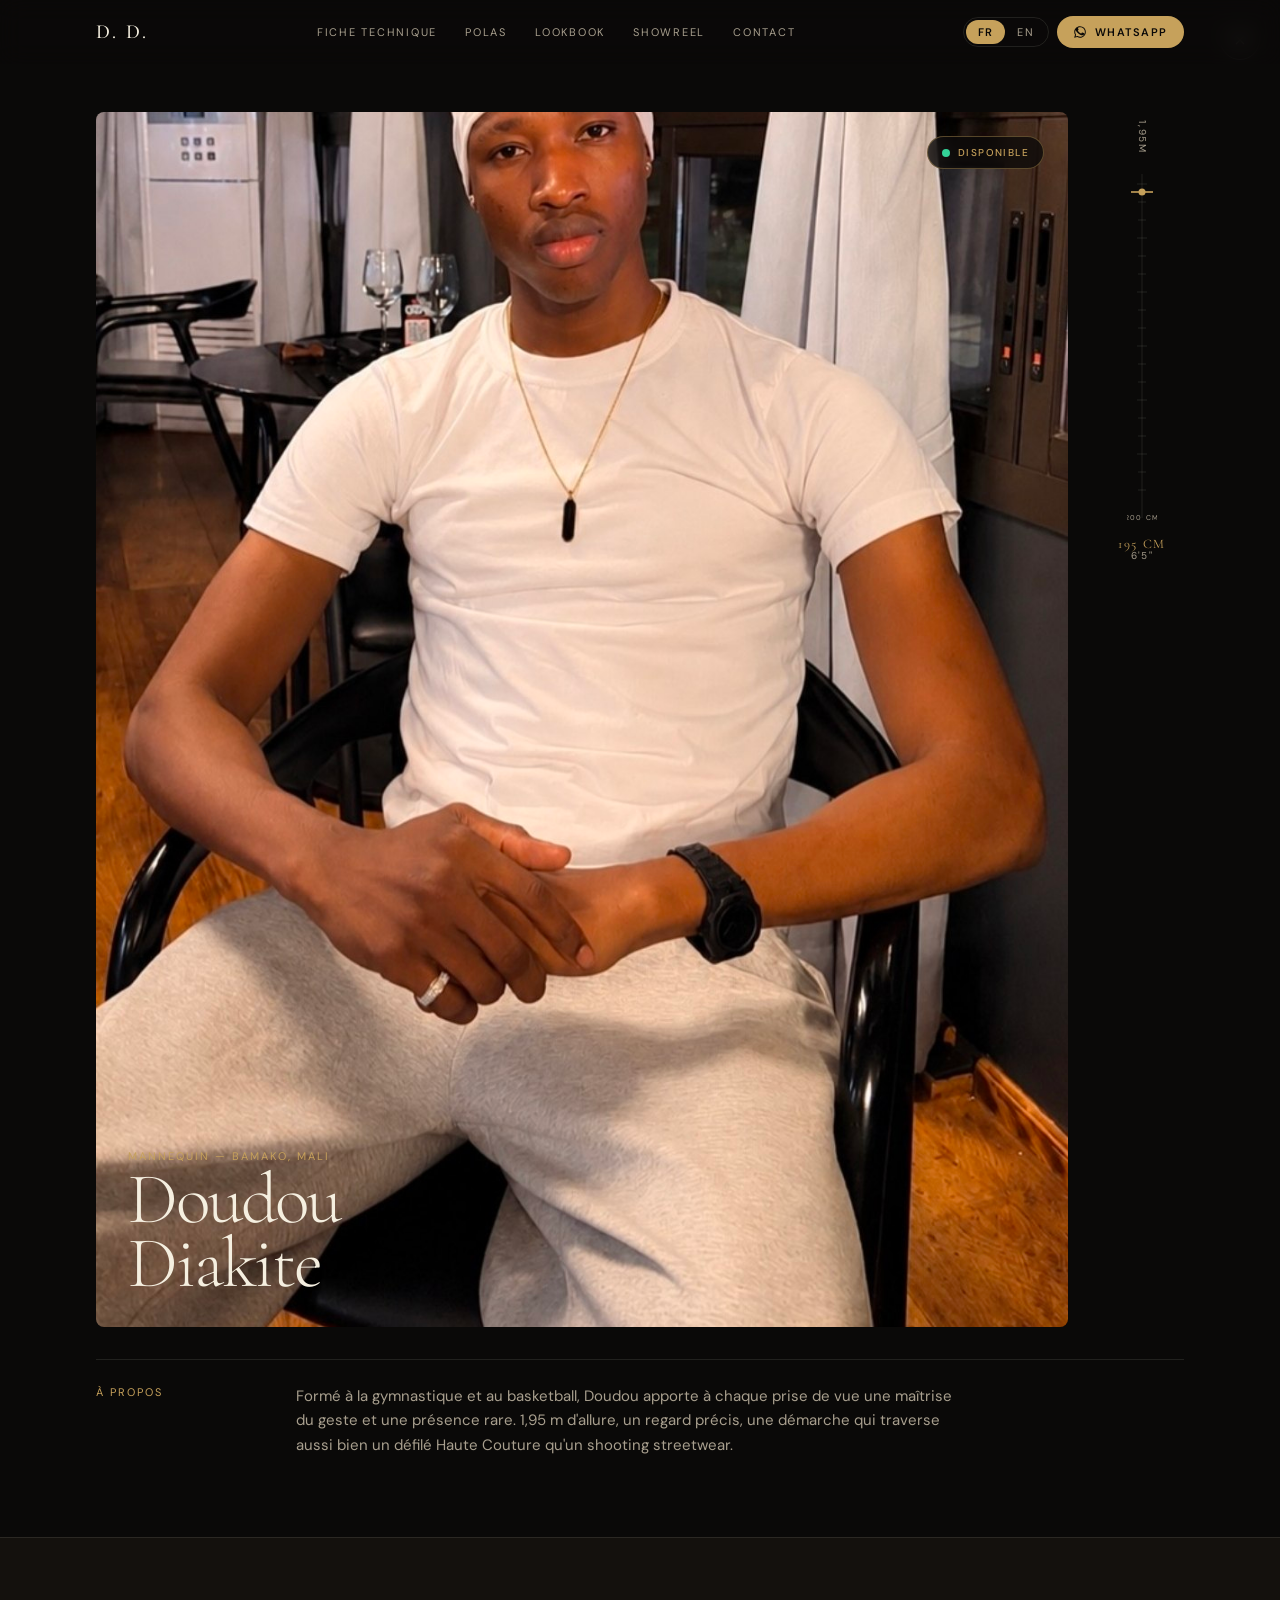
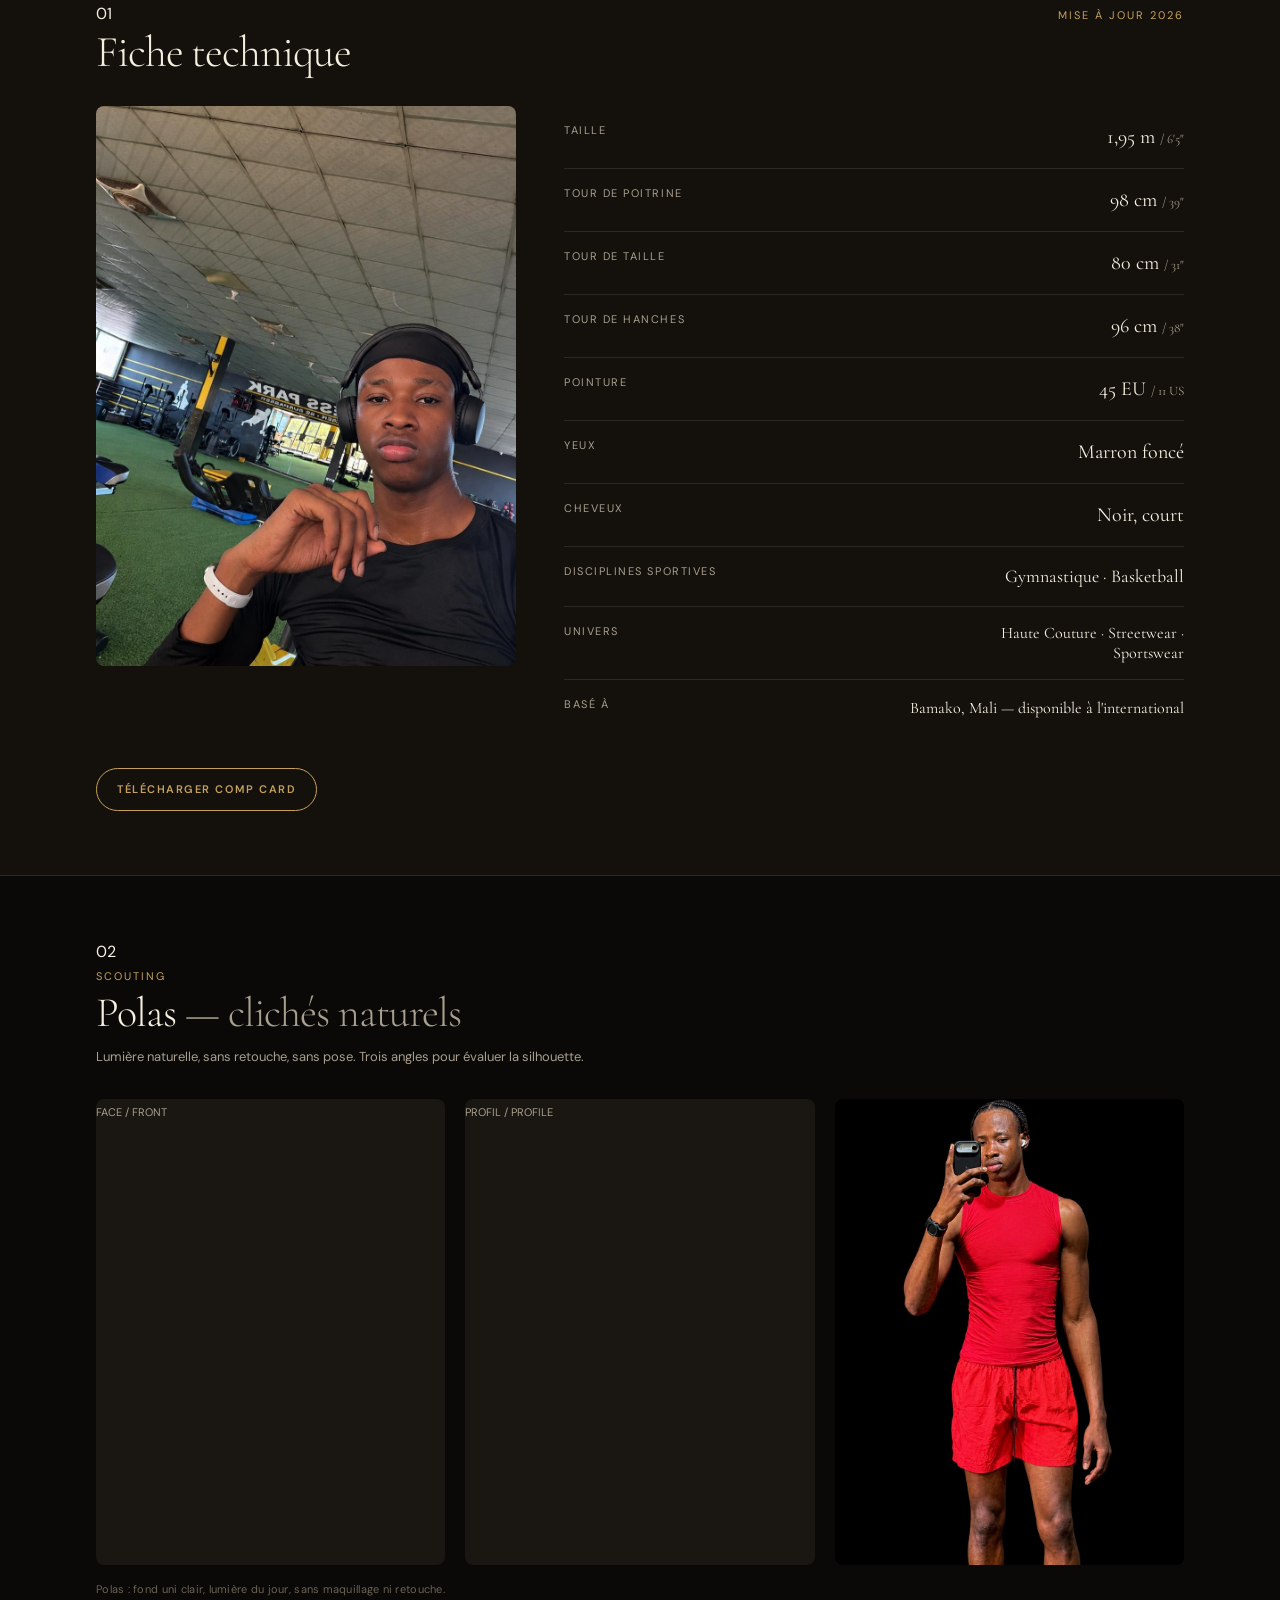
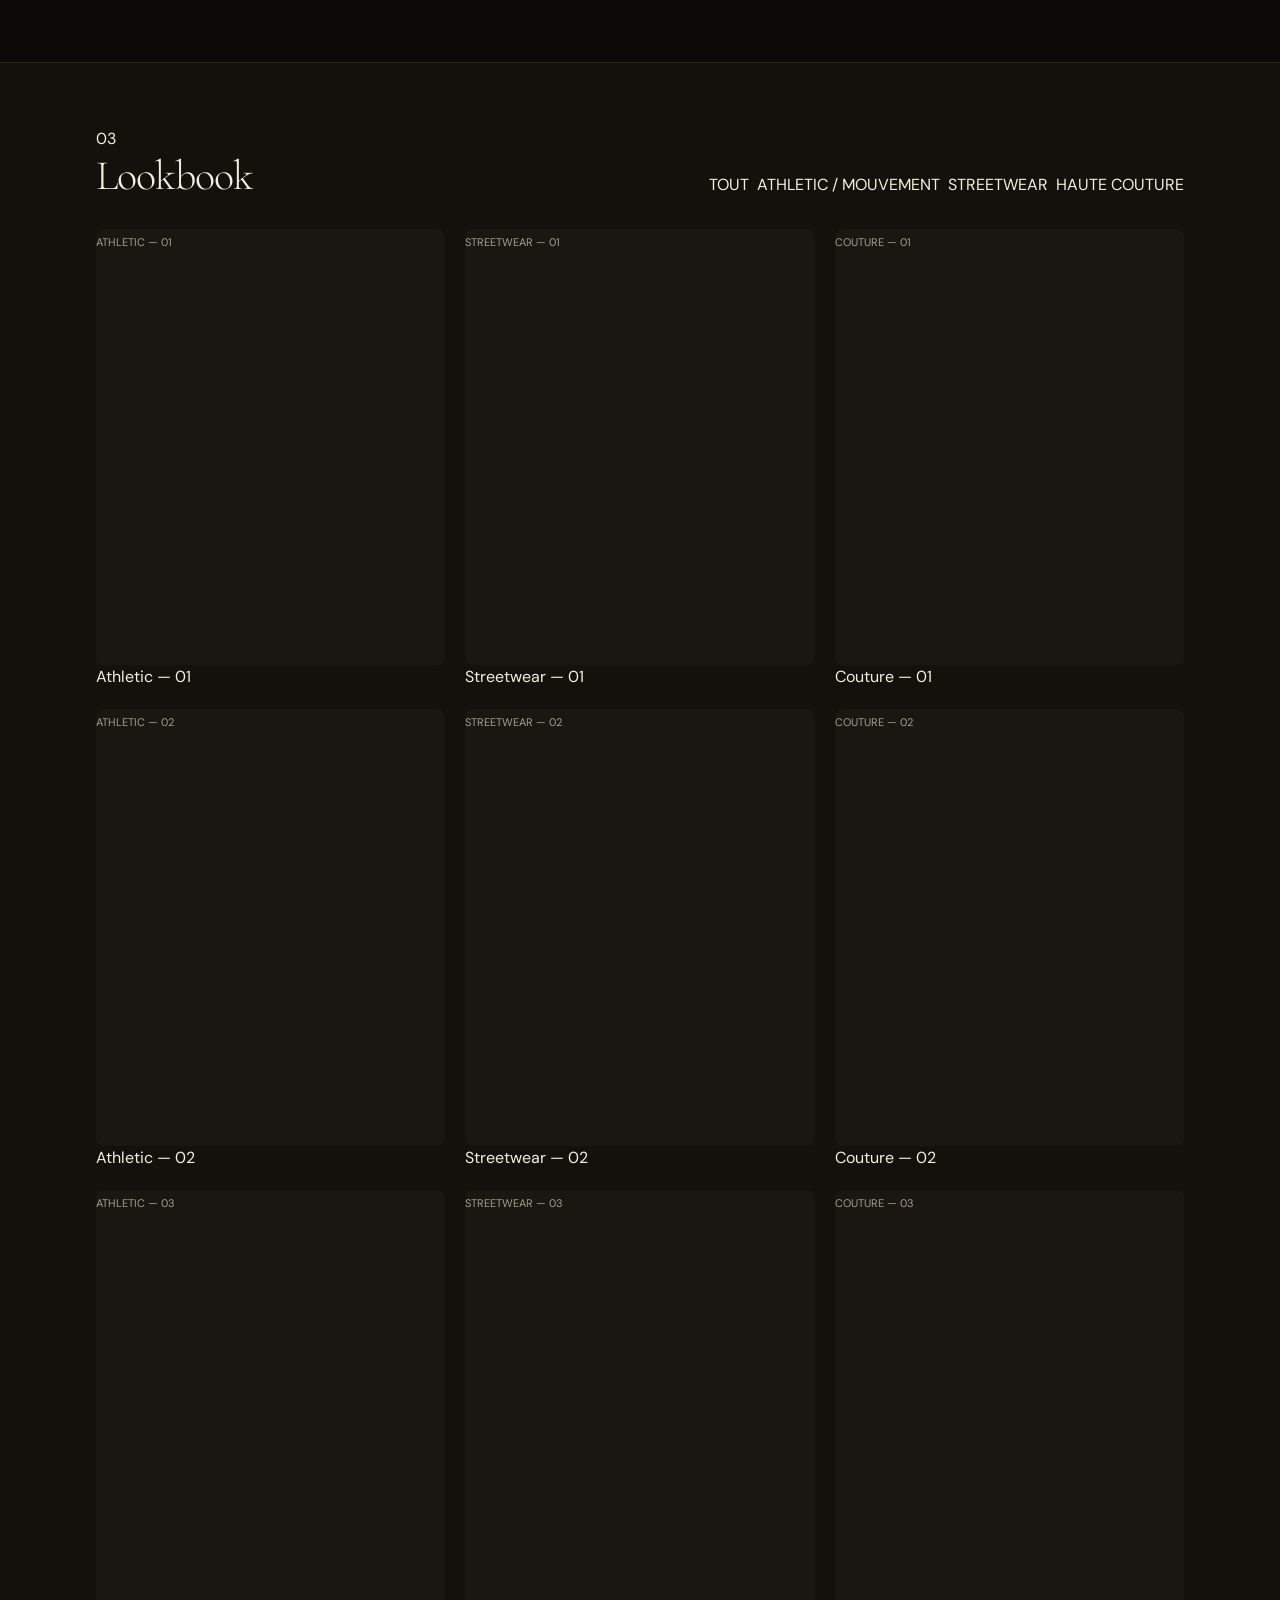
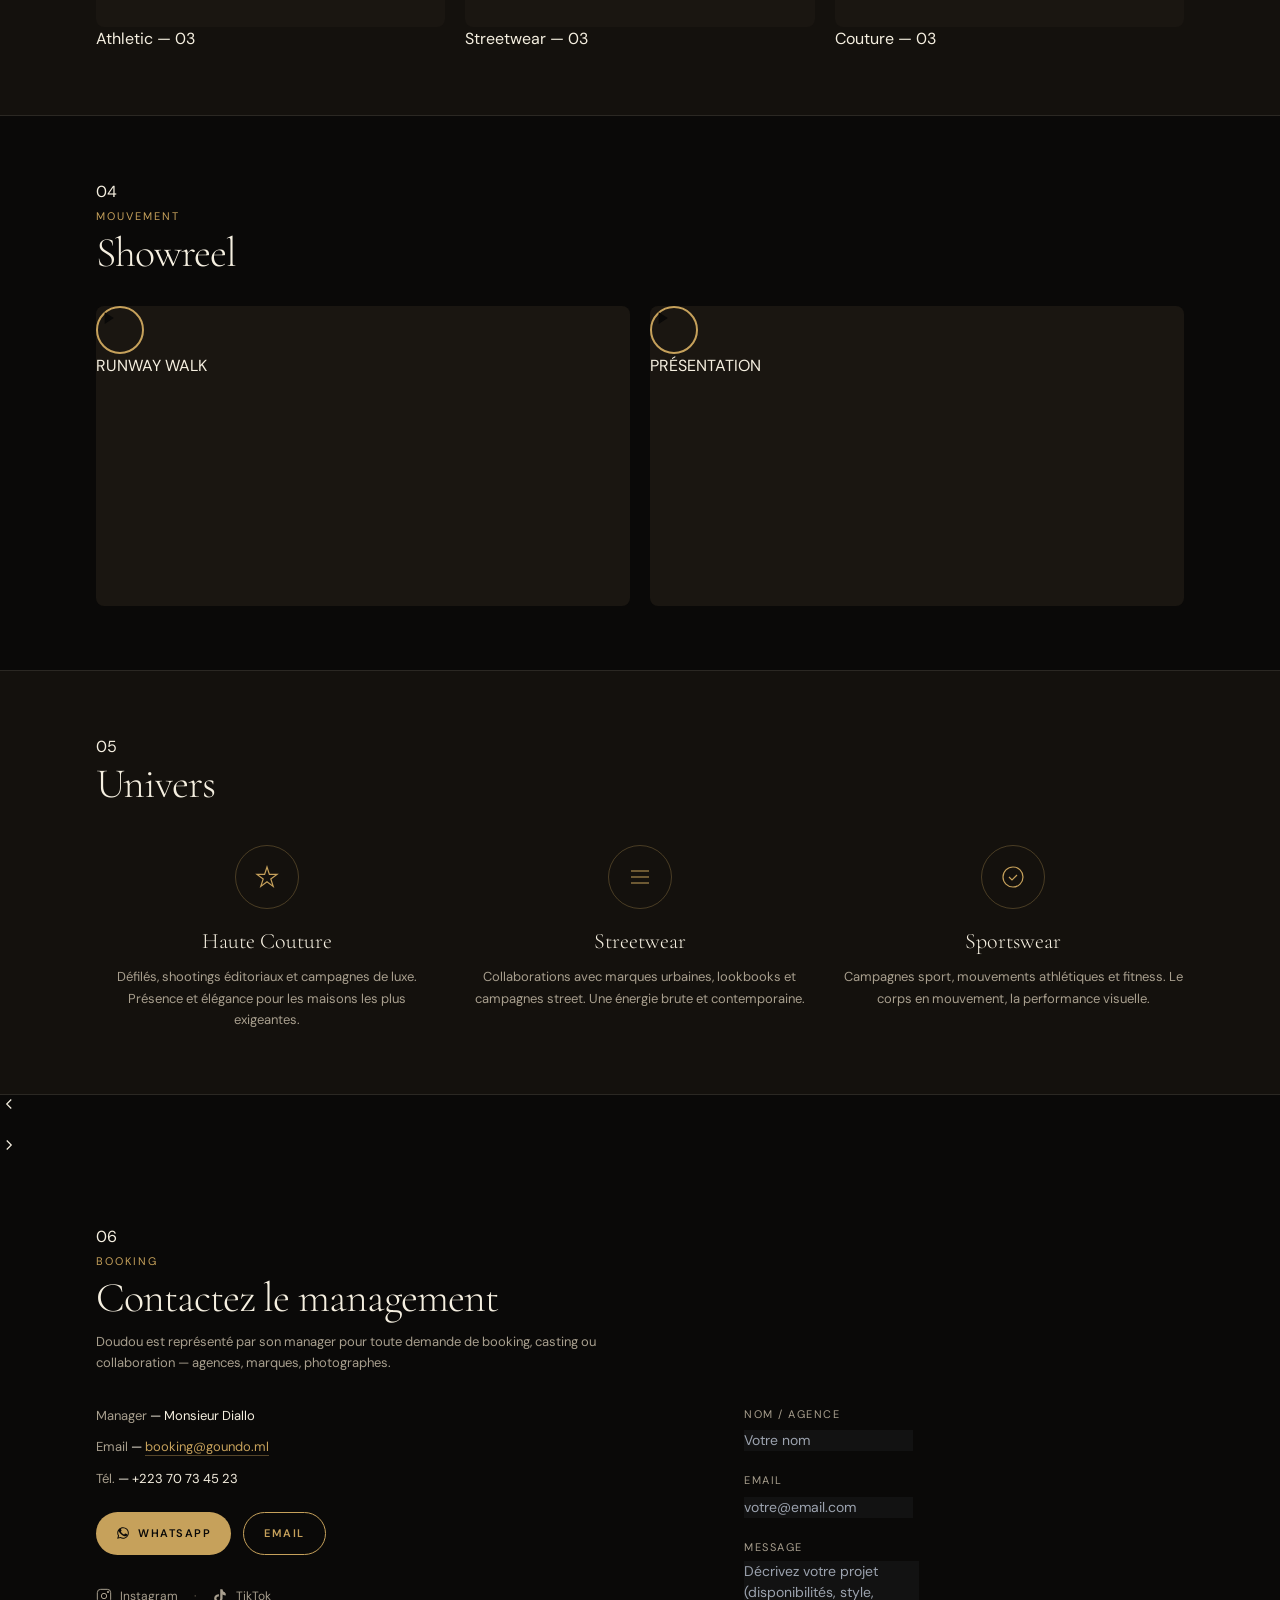
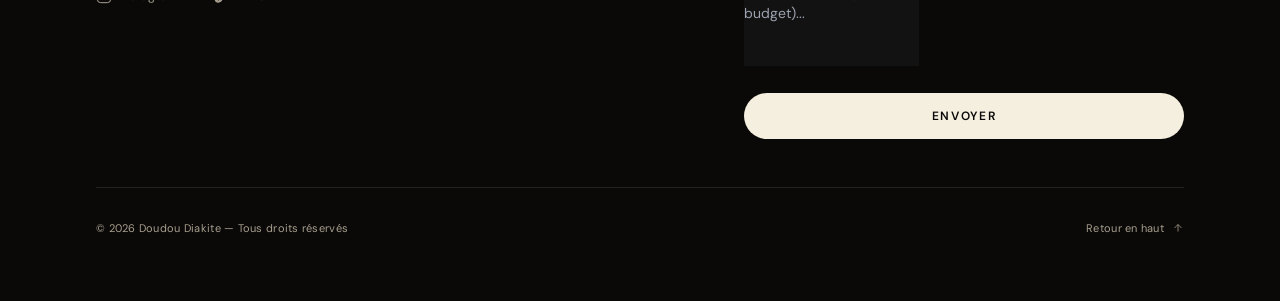
==== index.html @ 0d72ce0e "Contact: remplacer le numéro du manager par +223 70 73 45 23 (tel + WhatsApp) - Numéro affiché: +223" ====
<!DOCTYPE html>
<html lang="fr">
<head>
  <meta charset="utf-8">
  <meta name="viewport" content="width=device-width, initial-scale=1">
  <title>Doudou Diakite — Mannequin International | Bamako — Paris</title>
  <meta name="description" content="Doudou Diakite — Mannequin international 1,95m basé à Bamako. Haute Couture, Streetwear, Sportswear. Disponible à l'international.">

  <!-- ============ SEO ============ -->
  <meta property="og:type" content="website">
  <meta property="og:title" content="Doudou Diakite — Mannequin International | Bamako">
  <meta property="og:description" content="Mannequin international 1,95m. Haute Couture, Streetwear, Sportswear. Disponible à l'international.">
  <meta property="og:image" content="images/hero.jpg">
  <meta property="og:locale" content="fr_FR">
  <meta property="og:locale:alternate" content="en_US">
  <meta name="twitter:card" content="summary_large_image">
  <meta name="twitter:title" content="Doudou Diakite — Mannequin International">
  <meta name="twitter:description" content="Mannequin international 1,95m basé à Bamako. Haute Couture, Streetwear, Sportswear.">
  <meta name="twitter:image" content="images/hero.jpg">

  <!-- ============ Favicon SVG ============ -->
  <link rel="icon" href="data:image/svg+xml,<svg xmlns='http://www.w3.org/2000/svg' viewBox='0 0 100 100'><rect width='100' height='100' rx='20' fill='%230A0908'/><text x='50' y='68' font-family='Georgia,serif' font-size='52' font-weight='300' fill='%23C6A15B' text-anchor='middle' letter-spacing='-2'>D</text></svg>">

  <!-- ============ Fonts ============ -->
  <link rel="preconnect" href="https://fonts.googleapis.com">
  <link rel="preconnect" href="https://fonts.gstatic.com" crossorigin>
  <link href="https://fonts.googleapis.com/css2?family=Cormorant+Garamond:wght@300;400;500;600;700&family=DM+Sans:wght@300;400;500;600&display=swap" rel="stylesheet">

  <!-- ============ Tailwind compilé ============ -->
  <link rel="stylesheet" href="assets/tailwind.css">

<!-- ============ CSS custom ============ -->
  <link rel="stylesheet" href="assets/custom.css">
  <meta name="color-scheme" content="dark">
  <style>
    .reduced-motion * { animation: none !important; transition: none !important; }
  </style></head>
<body class="bg-bg text-ink">

  <!-- Skip link -->
  <a href="#top" class="skip-link">Aller au contenu</a>

  <!-- Scroll progress -->
  <div id="scrollProgress" aria-hidden="true"></div>

  <!-- ============ HEADER ============ -->
  <header id="header" class="fixed top-0 inset-x-0 z-50 transition-all duration-300">
    <div class="max-w-6xl mx-auto px-5 lg:px-8 h-16 flex items-center justify-between gap-4">
      <a href="#top" class="font-display text-[20px] tracking-[.14em] text-ink font-medium" aria-label="Doudou Diakite — Accueil">D.&nbsp;D.</a>

      <nav class="hidden lg:flex items-center gap-7 text-[11px] tracking-[.16em] text-inkdim" aria-label="Navigation principale">
        <a href="#compcard" class="nav-link hover:text-gold transition-colors" data-fr="FICHE TECHNIQUE" data-en="COMP CARD">FICHE TECHNIQUE</a>
        <a href="#polas" class="nav-link hover:text-gold transition-colors">POLAS</a>
        <a href="#lookbook" class="nav-link hover:text-gold transition-colors">LOOKBOOK</a>
        <a href="#showreel" class="nav-link hover:text-gold transition-colors">SHOWREEL</a>
        <a href="#contact" class="nav-link hover:text-gold transition-colors">CONTACT</a>
      </nav>

      <div class="flex items-center gap-2">
        <div class="hidden sm:flex items-center rounded-full border border-hair p-0.5">
          <button id="btnFR" class="px-3 py-1 rounded-full text-[11px] tracking-widest bg-gold text-bg font-semibold">FR</button>
          <button id="btnEN" class="px-3 py-1 rounded-full text-[11px] tracking-widest text-inkdim hover:text-ink">EN</button>
        </div>

        
        <a href="https://wa.me/22370734523?text=Bonjour,%20je%20suis%20interessé%20par%20vos%20services%20de%20mannequinat" target="_blank" rel="noopener" class="hidden sm:inline-flex items-center gap-2 bg-gold text-bg text-[11px] tracking-[.14em] font-semibold px-4 py-2 rounded-full hover:bg-ink transition-colors">
          <svg width="14" height="14" viewBox="0 0 24 24" fill="currentColor"><path d="M19.05 4.91A9.82 9.82 0 0 0 12.04 2C6.58 2 2.13 6.45 2.13 11.91c0 1.75.46 3.45 1.32 4.95L2 22l5.26-1.38a9.78 9.78 0 0 0 4.78 1.22h.01c5.46 0 9.91-4.45 9.91-9.91 0-2.65-1.03-5.14-2.91-7.02zm-7.01 15.24h-.01a8.16 8.16 0 0 1-4.16-1.14l-.3-.18-3.12.82.83-3.04-.2-.31a8.26 8.26 0 0 1-1.27-4.39c0-4.55 3.71-8.26 8.27-8.26 2.21 0 4.29.86 5.85 2.43a8.22 8.22 0 0 1 2.42 5.84c0 4.56-3.71 8.27-8.27 8.27zm6.74-6.19c-.37-.19-2.19-1.08-2.53-1.21-.34-.12-.59-.18-.84.18-.25.37-.96 1.21-1.18 1.45-.22.25-.44.28-.81.09-.37-.19-1.57-.58-2.99-1.84-1.11-.99-1.86-2.21-2.08-2.58-.22-.37-.02-.57.17-.76.17-.17.37-.44.56-.66.19-.22.25-.37.37-.62.12-.25.06-.46-.03-.64-.09-.19-.84-2.02-1.15-2.77-.3-.72-.61-.62-.84-.63l-.72-.01c-.25 0-.64.09-.98.46-.34.37-1.28 1.25-1.28 3.05s1.31 3.54 1.49 3.78c.19.25 2.58 3.94 6.24 5.52.87.38 1.55.6 2.08.77.87.28 1.67.24 2.3.15.7-.1 2.19-.89 2.5-1.76.31-.86.31-1.6.22-1.76-.09-.15-.34-.25-.71-.44z"/></svg>
          WHATSAPP
        </a>

        <button id="burger" class="lg:hidden w-9 h-9 grid place-items-center border border-hair rounded-full text-ink" aria-label="Ouvrir le menu" aria-expanded="false">
          <svg id="burgerIcon" width="16" height="16" viewBox="0 0 24 24" fill="none" stroke="currentColor" stroke-width="1.6"><path d="M4 7h16M4 12h16M4 17h16"/></svg>
        </button>
      </div>
    </div>

    <!-- Mobile menu -->
    <div id="mobileMenu" class="lg:hidden border-t border-hair bg-bgalt" hidden aria-hidden="true">
      <nav class="px-5 py-4 flex flex-col gap-1 text-[12px] tracking-[.16em] text-inkdim" aria-label="Navigation mobile">
        <a href="#compcard" class="py-2.5 hover:text-ink" data-fr="FICHE TECHNIQUE" data-en="COMP CARD">FICHE TECHNIQUE</a>
        <a href="#polas" class="py-2.5 hover:text-ink">POLAS</a>
        <a href="#lookbook" class="py-2.5 hover:text-ink">LOOKBOOK</a>
        <a href="#showreel" class="py-2.5 hover:text-ink">SHOWREEL</a>
        <a href="#contact" class="py-2.5 hover:text-ink">CONTACT</a>
        <div class="flex gap-2 pt-3">
          <button id="btnFRm" class="flex-1 py-2 rounded-full text-[11px] tracking-widest bg-gold text-bg font-semibold">FR</button>
          <button id="btnENm" class="flex-1 py-2 rounded-full text-[11px] tracking-widest border border-hair text-inkdim">EN</button>
        </div>
      </nav>
    </div>
  </header>
  <div class="h-16"></div>

  <!-- ============ HERO ============ -->
  <section id="top" class="relative w-full" style="min-height: 100vh;">
    <div class="max-w-6xl mx-auto px-5 lg:px-8 pt-8 lg:pt-12">
      <div class="grid lg:grid-cols-[1fr_84px] gap-6 lg:gap-8">
        <!-- Photo + overlay -->
        <div class="relative">
          <div class="relative rise rise-1 w-full overflow-hidden rounded-lg" style="aspect-ratio: 4/5; min-height: 520px;">
            
            <img src="images/hero.jpg" class="absolute inset-0 w-full h-full object-cover ken-burns" alt="Doudou Diakite — Mannequin" loading="eager" fetchpriority="high">
          </div>

          <!-- Badge dispo -->
          <div class="rise rise-2 absolute top-4 right-4 lg:top-6 lg:right-6 flex items-center gap-2 bg-bg/75 backdrop-blur-md border border-gold/40 rounded-full px-3.5 py-2">
            <span class="w-2 h-2 rounded-full bg-emerald-400 animate-pulse"></span>
            <a href="#contact" class="text-[10px] sm:text-[10px] tracking-[.14em] text-gold font-medium whitespace-nowrap" data-fr="DISPONIBLE" data-en="AVAILABLE">DISPONIBLE</a>
          </div>

          <!-- Nom overlaid -->
          <div class="rise rise-3 absolute left-5 bottom-5 lg:left-8 lg:bottom-8">
            <p class="text-[10px] sm:text-[11px] tracking-[.18em] text-gold mb-1" data-fr="MANNEQUIN — BAMAKO, MALI" data-en="MODEL — BAMAKO, MALI">MANNEQUIN — BAMAKO, MALI</p>
            <h1 class="font-display font-light leading-[.88] tracking-[-.03em] text-ink" style="font-size: clamp(38px, 7vw, 72px);">
              Doudou<br>Diakite
            </h1>
          </div>
        </div>

        <!-- Ruler desktop only -->
        <div class="hidden lg:flex flex-col items-center gap-3 pt-2">
          <p class="text-[10px] tracking-[.18em] text-inkdim [writing-mode:vertical-rl]">1,95M</p>
          <svg width="30" height="360" viewBox="0 0 30 360" class="text-hair">
            <line x1="15" y1="8" x2="15" y2="352" stroke="currentColor" stroke-width="1"></line>
            <g stroke="currentColor" stroke-width="1">
              <line x1="10" y1="18" x2="20" y2="18"></line><line x1="11" y1="36" x2="19" y2="36"></line><line x1="11" y1="54" x2="19" y2="54"></line><line x1="10" y1="72" x2="20" y2="72"></line>
              <line x1="11" y1="90" x2="19" y2="90"></line><line x1="11" y1="108" x2="19" y2="108"></line><line x1="10" y1="126" x2="20" y2="126"></line><line x1="11" y1="144" x2="19" y2="144"></line>
              <line x1="11" y1="162" x2="19" y2="162"></line><line x1="10" y1="180" x2="20" y2="180"></line><line x1="11" y1="198" x2="19" y2="198"></line><line x1="11" y1="216" x2="19" y2="216"></line>
              <line x1="10" y1="234" x2="20" y2="234"></line><line x1="11" y1="252" x2="19" y2="252"></line><line x1="11" y1="270" x2="19" y2="270"></line><line x1="10" y1="288" x2="20" y2="288"></line>
              <line x1="11" y1="306" x2="19" y2="306"></line><line x1="11" y1="324" x2="19" y2="324"></line>
            </g>
            <g>
              <line x1="4" y1="26" x2="26" y2="26" stroke="#C6A15B" stroke-width="1.6"></line>
              <circle cx="15" cy="26" r="3.5" fill="#C6A15B"></circle>
            </g>
            <text x="15" y="354" text-anchor="middle" font-size="7" letter-spacing="1.2" fill="#A89F8E">200 CM</text>
          </svg>
          <div class="text-center leading-none">
            <p class="font-display text-[13px] tracking-[.12em] text-gold">195 CM</p>
            <p class="text-[10px] tracking-[.14em] text-inkdim">6'5"</p>
          </div>
        </div>
      </div>

      <!-- Bio strip -->
      <div class="rise rise-4 mt-6 lg:mt-8 border-t border-hair pt-6 grid lg:grid-cols-[160px_1fr] gap-4 lg:gap-10">
        <p class="text-[11px] tracking-[.18em] text-gold" data-fr="À PROPOS" data-en="ABOUT">À PROPOS</p>
        <p class="text-[15px] leading-relaxed text-inkdim max-w-2xl" data-fr="Formé à la gymnastique et au basketball, Doudou apporte à chaque prise de vue une maîtrise du geste et une présence rare. 1,95 m d'allure, un regard précis, une démarche qui traverse aussi bien un défilé Haute Couture qu'un shooting streetwear." data-en="Trained in gymnastics and basketball, Doudou brings control, movement and presence to every shoot. Standing 6'5&quot;, with a precise gaze and a walk that carries as much on a Haute Couture runway as on a streetwear set.">Formé à la gymnastique et au basketball, Doudou apporte à chaque prise de vue une maîtrise du geste et une présence rare. 1,95 m d'allure, un regard précis, une démarche qui traverse aussi bien un défilé Haute Couture qu'un shooting streetwear.</p>
      </div>
    </div>
  </section>

  <!-- ============ COMP CARD ============ -->
  <section id="compcard" class="mt-12 lg:mt-20 bg-bgalt border-y border-hair">
    <div class="max-w-6xl mx-auto px-5 lg:px-8 py-12 lg:py-16">
      <div class="reveal flex flex-wrap items-baseline justify-between gap-3 mb-8">
        <div>
          <span class="section-num">01</span>
          <h2 class="font-display text-[28px] lg:text-[44px] font-light tracking-tight leading-none mt-1" data-fr="Fiche technique" data-en="Comp card">Fiche technique</h2>
        </div>
        <span class="text-[11px] tracking-[.18em] text-gold" data-fr="MISE À JOUR 2026" data-en="UPDATED 2026">MISE À JOUR 2026</span>
      </div>

      <div class="grid lg:grid-cols-[420px_1fr] gap-8 lg:gap-12">
        <div class="reveal reveal-delay-1 relative overflow-hidden rounded-lg" style="aspect-ratio: 3/4;">
          <img src="images/profil.jpg" class="absolute inset-0 w-full h-full object-cover" alt="Doudou Diakite portrait" loading="lazy">
        </div>

        <dl class="reveal reveal-delay-2 divide-y divide-hair">
          <div class="flex justify-between gap-4 py-4">
            <dt class="text-[11px] tracking-[.14em] text-inkdim uppercase" data-fr="Taille" data-en="Height">Taille</dt>
            <dd class="font-display text-[20px] text-ink">1,95 m <span class="text-[13px] text-inkdim">/ 6'5"</span></dd>
          </div>
          <div class="flex justify-between gap-4 py-4">
            <dt class="text-[11px] tracking-[.14em] text-inkdim uppercase" data-fr="Tour de poitrine" data-en="Chest">Tour de poitrine</dt>
            <dd class="font-display text-[20px] text-ink">98 cm <span class="text-[13px] text-inkdim">/ 39"</span></dd>
          </div>
          <div class="flex justify-between gap-4 py-4">
            <dt class="text-[11px] tracking-[.14em] text-inkdim uppercase" data-fr="Tour de taille" data-en="Waist">Tour de taille</dt>
            <dd class="font-display text-[20px] text-ink">80 cm <span class="text-[13px] text-inkdim">/ 31"</span></dd>
          </div>
          <div class="flex justify-between gap-4 py-4">
            <dt class="text-[11px] tracking-[.14em] text-inkdim uppercase" data-fr="Tour de hanches" data-en="Hips">Tour de hanches</dt>
            <dd class="font-display text-[20px] text-ink">96 cm <span class="text-[13px] text-inkdim">/ 38"</span></dd>
          </div>
          <div class="flex justify-between gap-4 py-4">
            <dt class="text-[11px] tracking-[.14em] text-inkdim uppercase" data-fr="Pointure" data-en="Shoe size">Pointure</dt>
            <dd class="font-display text-[20px] text-ink">45 EU <span class="text-[13px] text-inkdim">/ 11 US</span></dd>
          </div>
          <div class="flex justify-between gap-4 py-4">
            <dt class="text-[11px] tracking-[.14em] text-inkdim uppercase" data-fr="Yeux" data-en="Eyes">Yeux</dt>
            <dd class="font-display text-[20px] text-ink" data-fr="Marron foncé" data-en="Dark brown">Marron foncé</dd>
          </div>
          <div class="flex justify-between gap-4 py-4">
            <dt class="text-[11px] tracking-[.14em] text-inkdim uppercase" data-fr="Cheveux" data-en="Hair">Cheveux</dt>
            <dd class="font-display text-[20px] text-ink" data-fr="Noir, court" data-en="Black, short">Noir, court</dd>
          </div>
          <div class="flex justify-between gap-4 py-4">
            <dt class="text-[11px] tracking-[.14em] text-inkdim uppercase" data-fr="Disciplines sportives" data-en="Athletic background">Disciplines sportives</dt>
            <dd class="font-display text-[18px] text-ink">Gymnastique · Basketball</dd>
          </div>
          <div class="flex justify-between gap-4 py-4">
            <dt class="text-[11px] tracking-[.14em] text-inkdim uppercase" data-fr="Univers" data-en="Categories">Univers</dt>
            <dd class="font-display text-[16px] text-ink leading-tight text-right">Haute Couture · Streetwear ·<br>Sportswear</dd>
          </div>
          <div class="flex justify-between gap-4 py-4">
            <dt class="text-[11px] tracking-[.14em] text-inkdim uppercase" data-fr="Basé à" data-en="Based in">Basé à</dt>
            <dd class="font-display text-[16px] text-ink text-right" data-fr="Bamako, Mali — disponible à l'international" data-en="Bamako, Mali — available worldwide">Bamako, Mali — disponible à l'international</dd>
          </div>
        </dl>
      </div>

      <div class="reveal reveal-delay-3 mt-8">
        <button onclick="window.print()" class="inline-flex items-center gap-2 border border-gold text-gold text-[11px] tracking-[.14em] font-semibold px-5 py-3 rounded-full hover:bg-gold hover:text-bg transition-colors" data-fr="TÉLÉCHARGER COMP CARD" data-en="DOWNLOAD COMP CARD">
          <svg width="14" height="14" viewBox="0 0 24 24" fill="none" stroke="currentColor" stroke-width="1.6"><path d="M12 3v12M5 12l7 7 7-7M5 21h14"/></svg>
          TÉLÉCHARGER COMP CARD
        </button>
      </div>
    </div>
  </section>

  <!-- ============ POLAS ============ -->
  <section id="polas" class="max-w-6xl mx-auto px-5 lg:px-8 py-12 lg:py-16">
    <div class="reveal mb-8">
      <span class="section-num">02</span>
      <p class="text-[11px] tracking-[.18em] text-gold mb-2 mt-1">SCOUTING</p>
      <h2 class="font-display text-[26px] lg:text-[42px] font-light leading-none tracking-tight">Polas <span class="text-inkdim font-light">— clichés naturels</span></h2>
      <p class="mt-3 text-[13px] leading-relaxed text-inkdim max-w-lg" data-fr="Lumière naturelle, sans retouche, sans pose. Trois angles pour évaluer la silhouette." data-en="Natural light, unretouched, unposed. Three angles to assess the silhouette.">Lumière naturelle, sans retouche, sans pose. Trois angles pour évaluer la silhouette.</p>
    </div>

    <div class="reveal reveal-delay-1 grid grid-cols-1 sm:grid-cols-2 lg:grid-cols-3 gap-4 lg:gap-5">
      
      <div class="ph rounded-lg" style="aspect-ratio:3/4" data-label="FACE / FRONT"></div>
      
      <div class="ph rounded-lg" style="aspect-ratio:3/4" data-label="PROFIL / PROFILE"></div>
      <div class="sm:col-span-2 lg:col-span-1 overflow-hidden relative rounded-lg" style="aspect-ratio:3/4">
        <img src="images/plein_pied.jpg" class="absolute inset-0 w-full h-full object-cover" alt="Doudou Diakite — Plein pied" loading="lazy" style="object-position:center top">
      </div>
    </div>
    <p class="mt-4 text-[11px] tracking-wide text-inkfaint">Polas : fond uni clair, lumière du jour, sans maquillage ni retouche.</p>
  </section>

  <!-- ============ LOOKBOOK ============ -->
  <section id="lookbook" class="bg-bgalt border-y border-hair">
    <div class="max-w-6xl mx-auto px-5 lg:px-8 py-12 lg:py-16">
      <div class="reveal flex flex-col lg:flex-row lg:items-end justify-between gap-5 mb-8">
        <div>
          <span class="section-num">03</span>
          <h2 class="font-display text-[26px] lg:text-[42px] font-light leading-none tracking-tight mt-1">Lookbook</h2>
        </div>
        <div class="flex flex-wrap gap-2">
          <button class="filter-btn active" data-filter="all">TOUT</button>
          <button class="filter-btn" data-filter="athletic" data-fr="ATHLETIC / MOUVEMENT" data-en="ATHLETIC / MOVEMENT">ATHLETIC / MOUVEMENT</button>
          <button class="filter-btn" data-filter="streetwear">STREETWEAR</button>
          <button class="filter-btn" data-filter="couture" data-fr="HAUTE COUTURE" data-en="HAUTE COUTURE">HAUTE COUTURE</button>
        </div>
      </div>

      <div id="gallery" class="grid grid-cols-2 lg:grid-cols-3 gap-4 lg:gap-5">
        <!-- REMPLACER chaque .ph par <img src="images/look-01.jpg" ...> -->
        <div class="gallery-item" data-cat="athletic" data-caption="Athletic / Mouvement — 01" data-img="images/look-01.jpg">
          <div class="ph" style="aspect-ratio:4/5" data-label="ATHLETIC — 01"></div>
          <div class="gallery-overlay"><span class="gallery-caption">Athletic — 01</span></div>
        </div>
        <div class="gallery-item" data-cat="streetwear" data-caption="Streetwear — 01" data-img="images/look-02.jpg">
          <div class="ph" style="aspect-ratio:4/5" data-label="STREETWEAR — 01"></div>
          <div class="gallery-overlay"><span class="gallery-caption">Streetwear — 01</span></div>
        </div>
        <div class="gallery-item" data-cat="couture" data-caption="Haute Couture — 01" data-img="images/look-03.jpg">
          <div class="ph" style="aspect-ratio:4/5" data-label="COUTURE — 01"></div>
          <div class="gallery-overlay"><span class="gallery-caption">Couture — 01</span></div>
        </div>
        <div class="gallery-item" data-cat="athletic" data-caption="Athletic / Mouvement — 02" data-img="images/look-04.jpg">
          <div class="ph" style="aspect-ratio:4/5" data-label="ATHLETIC — 02"></div>
          <div class="gallery-overlay"><span class="gallery-caption">Athletic — 02</span></div>
        </div>
        <div class="gallery-item" data-cat="streetwear" data-caption="Streetwear — 02" data-img="images/look-05.jpg">
          <div class="ph" style="aspect-ratio:4/5" data-label="STREETWEAR — 02"></div>
          <div class="gallery-overlay"><span class="gallery-caption">Streetwear — 02</span></div>
        </div>
        <div class="gallery-item" data-cat="couture" data-caption="Haute Couture — 02" data-img="images/look-06.jpg">
          <div class="ph" style="aspect-ratio:4/5" data-label="COUTURE — 02"></div>
          <div class="gallery-overlay"><span class="gallery-caption">Couture — 02</span></div>
        </div>
        <div class="gallery-item" data-cat="athletic" data-caption="Athletic / Mouvement — 03" data-img="images/look-07.jpg">
          <div class="ph" style="aspect-ratio:4/5" data-label="ATHLETIC — 03"></div>
          <div class="gallery-overlay"><span class="gallery-caption">Athletic — 03</span></div>
        </div>
        <div class="gallery-item" data-cat="streetwear" data-caption="Streetwear — 03" data-img="images/look-08.jpg">
          <div class="ph" style="aspect-ratio:4/5" data-label="STREETWEAR — 03"></div>
          <div class="gallery-overlay"><span class="gallery-caption">Streetwear — 03</span></div>
        </div>
        <div class="gallery-item" data-cat="couture" data-caption="Haute Couture — 03" data-img="images/look-09.jpg">
          <div class="ph" style="aspect-ratio:4/5" data-label="COUTURE — 03"></div>
          <div class="gallery-overlay"><span class="gallery-caption">Couture — 03</span></div>
        </div>
      </div>
    </div>
  </section>

  <!-- ============ SHOWREEL ============ -->
  <section id="showreel" class="max-w-6xl mx-auto px-5 lg:px-8 py-12 lg:py-16">
    <div class="reveal mb-8">
      <span class="section-num">04</span>
      <p class="text-[11px] tracking-[.18em] text-gold mb-2 mt-1" data-fr="MOUVEMENT" data-en="MOTION">MOUVEMENT</p>
      <h2 class="font-display text-[26px] lg:text-[42px] font-light leading-none tracking-tight">Showreel</h2>
    </div>

    <div class="grid lg:grid-cols-2 gap-5">
      <!-- Vidéo 1 : RUNWAY WALK -->
      <div class="reveal reveal-delay-1">
        <!-- OPTION A : YouTube embed (recommencé) -->
        <!-- <div class="relative overflow-hidden rounded-lg" style="aspect-ratio:16/9">
          <iframe class="absolute inset-0 w-full h-full" src="https://www.youtube-nocookie.com/embed/VIDEO_ID?rel=0&modestbranding=1" title="Runway Walk — Doudou Diakite" frameborder="0" allow="accelerometer; autoplay; clipboard-write; encrypted-media; gyroscope; picture-in-picture" allowfullscreen loading="lazy"></iframe>
        </div> -->

        <!-- OPTION B : Vidéo auto-hébergée avec poster -->
        <!-- <div class="relative overflow-hidden rounded-lg" style="aspect-ratio:16/9">
          <video class="absolute inset-0 w-full h-full object-cover" controls preload="none" poster="images/poster-runway.jpg">
            <source src="videos/runway.webm" type="video/webm">
            <source src="videos/runway.mp4" type="video/mp4">
            Votre navigateur ne supporte pas la lecture vidéo.
          </video>
          <span class="vlabel">RUNWAY WALK</span>
        </div> -->

        <!-- Placeholder temporaire (à remplacer par OPTION A ou B) -->
        <div class="ph ph-video relative rounded-lg" style="aspect-ratio:16/9" data-label="">
          <div class="play-btn">
            <svg width="20" height="20" viewBox="0 0 24 24" fill="#0A0908"><path d="M8 5.14v14l11-7z"></path></svg>
          </div>
          <span class="vlabel">RUNWAY WALK</span>
        </div>
      </div>

      <!-- Vidéo 2 : PRÉSENTATION -->
      <div class="reveal reveal-delay-2">
        <!-- OPTION A : YouTube embed -->
        <!-- <div class="relative overflow-hidden rounded-lg" style="aspect-ratio:16/9">
          <iframe class="absolute inset-0 w-full h-full" src="https://www.youtube-nocookie.com/embed/VIDEO_ID?rel=0&modestbranding=1" title="Présentation — Doudou Diakite" frameborder="0" allow="accelerometer; autoplay; clipboard-write; encrypted-media; gyroscope; picture-in-picture" allowfullscreen loading="lazy"></iframe>
        </div> -->

        <!-- OPTION B : Vidéo auto-hébergée avec poster -->
        <!-- <div class="relative overflow-hidden rounded-lg" style="aspect-ratio:16/9">
          <video class="absolute inset-0 w-full h-full object-cover" controls preload="none" poster="images/poster-presentation.jpg">
            <source src="videos/presentation.webm" type="video/webm">
            <source src="videos/presentation.mp4" type="video/mp4">
            Votre navigateur ne supporte pas la lecture vidéo.
          </video>
          <span class="vlabel">PRÉSENTATION</span>
        </div> -->

        <!-- Placeholder temporaire -->
        <div class="ph ph-video relative rounded-lg" style="aspect-ratio:16/9" data-label="">
          <div class="play-btn">
            <svg width="20" height="20" viewBox="0 0 24 24" fill="#0A0908"><path d="M8 5.14v14l11-7z"></path></svg>
          </div>
          <span class="vlabel" data-fr="PRÉSENTATION" data-en="INTRODUCTION">PRÉSENTATION</span>
        </div>
      </div>
    </div>
  </section>

  <!-- ============ SERVICES / UNIVERS ============ -->
  <section id="services" class="bg-bgalt border-y border-hair">
    <div class="max-w-6xl mx-auto px-5 lg:px-8 py-12 lg:py-16">
      <div class="reveal mb-10">
        <span class="section-num">05</span>
        <h2 class="font-display text-[26px] lg:text-[42px] font-light leading-none tracking-tight mt-1" data-fr="Univers" data-en="Categories">Univers</h2>
      </div>

      <div class="grid md:grid-cols-3 gap-6 lg:gap-8">
        <div class="reveal reveal-delay-1 text-center">
          <div class="w-16 h-16 mx-auto mb-4 rounded-full border border-gold/30 flex items-center justify-center">
            <svg width="24" height="24" viewBox="0 0 24 24" fill="none" stroke="#C6A15B" stroke-width="1.2"><path d="M12 2l2.4 7.4H22l-6.2 4.6 2.4 7.4L12 16.8 5.8 21.4l2.4-7.4L2 9.4h7.6z"/></svg>
          </div>
          <h3 class="font-display text-[22px] font-light text-ink mb-2" data-fr="Haute Couture" data-en="Haute Couture">Haute Couture</h3>
          <p class="text-[13px] text-inkdim leading-relaxed" data-fr="Défilés, shootings éditoriaux et campagnes de luxe. Présence et élégance pour les maisons les plus exigeantes." data-en="Runway shows, editorial shoots and luxury campaigns.">Défilés, shootings éditoriaux et campagnes de luxe.</p>
        </div>

        <div class="reveal reveal-delay-2 text-center">
          <div class="w-16 h-16 mx-auto mb-4 rounded-full border border-gold/30 flex items-center justify-center">
            <svg width="24" height="24" viewBox="0 0 24 24" fill="none" stroke="#C6A15B" stroke-width="1.2"><path d="M3 6h18M3 12h18M3 18h18"/></svg>
          </div>
          <h3 class="font-display text-[22px] font-light text-ink mb-2">Streetwear</h3>
          <p class="text-[13px] text-inkdim leading-relaxed" data-fr="Collaborations avec marques urbaines, lookbooks et campagnes street. Une énergie brute et contemporaine." data-en="Urban brand collaborations, lookbooks and street campaigns.">Collaborations avec marques urbaines, lookbooks et campagnes street.</p>
        </div>

        <div class="reveal reveal-delay-3 text-center">
          <div class="w-16 h-16 mx-auto mb-4 rounded-full border border-gold/30 flex items-center justify-center">
            <svg width="24" height="24" viewBox="0 0 24 24" fill="none" stroke="#C6A15B" stroke-width="1.2"><circle cx="12" cy="12" r="10"/><path d="M8 12l3 3 5-5"/></svg>
          </div>
          <h3 class="font-display text-[22px] font-light text-ink mb-2" data-fr="Sportswear" data-en="Sportswear">Sportswear</h3>
          <p class="text-[13px] text-inkdim leading-relaxed" data-fr="Campagnes sport, mouvements athlétiques et fitness. Le corps en mouvement, la performance visuelle." data-en="Sports campaigns, athletic movement and fitness.">Campagnes sport, mouvements athlétiques et fitness.</p>
        </div>
      </div>
    </div>
  </section>

  <!-- ============ LIGHTBOX ============ -->
  <div id="lightbox" role="dialog" aria-modal="true" aria-label="Visionneuse d'images">
    <button id="lbClose" class="absolute top-5 right-5 w-10 h-10 grid place-items-center rounded-full border border-hair text-ink hover:text-gold hover:border-gold/40 transition-colors" aria-label="Fermer">
      <svg width="16" height="16" viewBox="0 0 24 24" fill="none" stroke="currentColor" stroke-width="1.6"><path d="M6 6l12 12M18 6L6 18"/></svg>
    </button>
    <button id="lbPrev" class="lb-nav lb-prev" aria-label="Image précédente">
      <svg width="18" height="18" viewBox="0 0 24 24" fill="none" stroke="currentColor" stroke-width="1.6"><path d="M15 6l-6 6 6 6"/></svg>
    </button>
    <div class="w-full max-w-[600px] text-center">
      <img id="lbImg" class="lb-img mx-auto" src="" alt="">
      <p id="lbCaption" class="mt-4 text-[11px] tracking-[.14em] text-inkdim"></p>
      <p id="lbCounter" class="mt-1 text-[10px] text-inkfaint"></p>
    </div>
    <button id="lbNext" class="lb-nav lb-next" aria-label="Image suivante">
      <svg width="18" height="18" viewBox="0 0 24 24" fill="none" stroke="currentColor" stroke-width="1.6"><path d="M9 6l6 6-6 6"/></svg>
    </button>
  </div>

  <!-- ============ CONTACT ============ -->
  <section id="contact" class="max-w-6xl mx-auto px-5 lg:px-8 py-12 lg:py-16">
    <div class="reveal mb-8">
      <span class="section-num">06</span>
      <p class="text-[11px] tracking-[.18em] text-gold mb-2 mt-1">BOOKING</p>
      <h2 class="font-display text-[26px] lg:text-[42px] font-light leading-none tracking-tight" data-fr="Contactez le management" data-en="Contact management">Contactez le management</h2>
      <p class="mt-3 text-[13px] leading-relaxed text-inkdim max-w-lg" data-fr="Doudou est représenté par son manager pour toute demande de booking, casting ou collaboration — agences, marques, photographes." data-en="Doudou is represented by his manager for all booking, casting and collaboration requests.">Doudou est représenté par son manager pour toute demande de booking, casting ou collaboration.</p>
    </div>

    <div class="grid lg:grid-cols-[1fr_440px] gap-10 lg:gap-16">
      <!-- Infos -->
      <div class="reveal reveal-delay-1">
        <div class="space-y-3 text-[13px]">
          
          <p><span class="text-inkdim">Manager</span> — <span class="text-ink">Monsieur Diallo</span></p>
          
          <p><span class="text-inkdim">Email</span> — <a href="mailto:contact@goundo.ml" class="text-gold hover:text-ink underline underline-offset-4 decoration-gold/40">booking@goundo.ml</a></p>
          
          <p><span class="text-inkdim">Tél.</span> — <a href="tel:+22370734523" class="text-ink hover:text-gold">+223 70 73 45 23</a></p>
        </div>

        <div class="mt-6 flex flex-wrap gap-3">
          <a href="https://wa.me/22370734523?text=Bonjour,%20je%20suis%20interessé%20par%20vos%20services%20de%20mannequinat" target="_blank" rel="noopener" class="inline-flex items-center gap-2 bg-gold text-bg text-[11px] tracking-[.14em] font-semibold px-5 py-3 rounded-full hover:bg-ink hover:text-bg transition-colors">
            <svg width="14" height="14" viewBox="0 0 24 24" fill="currentColor"><path d="M19.05 4.91A9.82 9.82 0 0 0 12.04 2C6.58 2 2.13 6.45 2.13 11.91c0 1.75.46 3.45 1.32 4.95L2 22l5.26-1.38a9.78 9.78 0 0 0 4.78 1.22h.01c5.46 0 9.91-4.45 9.91-9.91 0-2.65-1.03-5.14-2.91-7.02zm-7.01 15.24h-.01a8.16 8.16 0 0 1-4.16-1.14l-.3-.18-3.12.82.83-3.04-.2-.31a8.26 8.26 0 0 1-1.27-4.39c0-4.55 3.71-8.26 8.27-8.26 2.21 0 4.29.86 5.85 2.43a8.22 8.22 0 0 1 2.42 5.84c0 4.56-3.71 8.27-8.27 8.27zm6.74-6.19c-.37-.19-2.19-1.08-2.53-1.21-.34-.12-.59-.18-.84.18-.25.37-.96 1.21-1.18 1.45-.22.25-.44.28-.81.09-.37-.19-1.57-.58-2.99-1.84-1.11-.99-1.86-2.21-2.08-2.58-.22-.37-.02-.57.17-.76.17-.17.37-.44.56-.66.19-.22.25-.37.37-.62.12-.25.06-.46-.03-.64-.09-.19-.84-2.02-1.15-2.77-.3-.72-.61-.62-.84-.63l-.72-.01c-.25 0-.64.09-.98.46-.34.37-1.28 1.25-1.28 3.05s1.31 3.54 1.49 3.78c.19.25 2.58 3.94 6.24 5.52.87.38 1.55.6 2.08.77.87.28 1.67.24 2.3.15.7-.1 2.19-.89 2.5-1.76.31-.86.31-1.6.22-1.76-.09-.15-.34-.25-.71-.44z"/></svg>
            WHATSAPP
          </a>
          <a href="mailto:contact@goundo.ml" class="inline-flex items-center gap-2 border border-gold text-gold text-[11px] tracking-[.14em] font-semibold px-5 py-3 rounded-full hover:bg-gold hover:text-bg transition-colors">EMAIL</a>
        </div>

        <!-- Réseaux sociaux -->
        <div class="mt-8 flex items-center gap-4 text-[12px]">
          <a href="https://instagram.com/flash_net223" target="_blank" rel="noopener" class="flex items-center gap-2 text-inkdim hover:text-gold transition-colors">
            <svg width="16" height="16" viewBox="0 0 24 24" fill="none" stroke="currentColor" stroke-width="1.5"><rect x="2" y="2" width="20" height="20" rx="5"/><circle cx="12" cy="12" r="4"/><circle cx="18" cy="6" r="1" fill="currentColor"/></svg>
            Instagram
          </a>
          <span class="text-inkfaint">·</span>
          <a href="https://tiktok.com/@flash_net223" target="_blank" rel="noopener" class="flex items-center gap-2 text-inkdim hover:text-gold transition-colors">
            <svg width="16" height="16" viewBox="0 0 24 24" fill="currentColor"><path d="M19.59 6.69a4.83 4.83 0 0 1-3.77-4.25V2h-3.45v13.67a2.89 2.89 0 0 1-5.2 1.74 2.89 2.89 0 0 1 2.31-4.64 2.93 2.93 0 0 1 .88.13V9.4a6.84 6.84 0 0 0-.88-.06A6.33 6.33 0 0 0 5 20.1a6.34 6.34 0 0 0 10.86-4.43V9.84a8.16 8.16 0 0 0 4.77 1.52V7.9a4.85 4.85 0 0 1-1.04-.21z"/></svg>
            TikTok
          </a>
        </div>
      </div>

      <!-- Form -->
      <form id="contactForm" class="reveal reveal-delay-2 space-y-5" aria-label="Formulaire de contact">
        <div>
          <label class="block text-[11px] tracking-[.14em] text-inkdim mb-1.5" for="cf-name">NOM / AGENCE</label>
          <input type="text" id="cf-name" name="name" required placeholder="Votre nom" class="text-[14px]">
        </div>
        <div>
          <label class="block text-[11px] tracking-[.14em] text-inkdim mb-1.5" for="cf-email">EMAIL</label>
          <input type="email" id="cf-email" name="email" required placeholder="votre@email.com" class="text-[14px]">
        </div>
        <div>
          <label class="block text-[11px] tracking-[.14em] text-inkdim mb-1.5" for="cf-message">MESSAGE</label>
          <textarea id="cf-message" name="message" rows="5" required placeholder="Décrivez votre projet (disponibilités, style, budget)..." class="text-[14px] resize-none"></textarea>
        </div>
        <button type="submit" class="w-full bg-ink text-bg font-semibold tracking-[.14em] text-[12px] py-3.5 rounded-full hover:bg-gold transition-colors" data-fr="ENVOYER" data-en="SEND">ENVOYER</button>
        <p id="formNote" class="hidden text-[12px] text-gold text-center"></p>
      </form>
    </div>

    <!-- Footer -->
    <div class="mt-12 pt-8 border-t border-hair flex flex-col sm:flex-row items-center justify-between gap-3 text-[11px] tracking-wide">
      <p class="text-inkdim">© <span id="year">2026</span> Doudou Diakite — <span data-fr="Tous droits réservés" data-en="All rights reserved">Tous droits réservés</span></p>
      <a href="#top" class="flex items-center gap-2 text-inkdim hover:text-gold transition-colors">
        <span data-fr="Retour en haut" data-en="Back to top">Retour en haut</span>
        <svg width="12" height="12" viewBox="0 0 24 24" fill="none" stroke="currentColor" stroke-width="1.6"><path d="M12 19V5M5 12l7-7 7 7"/></svg>
      </a>
    </div>
  </section>

  <!-- ============ JSON-LD ============ -->
  <script type="application/ld+json">
  {
    "@context": "https://schema.org",
    "@type": "Person",
    "name": "Doudou Diakite",
    "jobTitle": "Mannequin International",
    "height": "1.95m",
    "address": {
      "@type": "PostalAddress",
      "addressLocality": "Bamako",
      "addressCountry": "ML"
    },
    "url": "http://109.199.97.183/portfolio/",
    "sameAs": [
      "https://instagram.com/flash_net223",
      "https://tiktok.com/@flash_net223"
    ]
  }
  </script>

  <!-- ============ JAVASCRIPT ============ -->
  <script>
  // ---- Year ----
  document.getElementById('year').textContent = new Date().getFullYear();

  // ---- Language ----
  let lang = localStorage.getItem('lang') || 'fr';
  function applyLang(l) {
    lang = l;
    localStorage.setItem('lang', l);
    document.documentElement.lang = l;
    document.querySelectorAll('[data-fr]').forEach(el => {
      const v = el.getAttribute('data-' + l);
      if (v !== null) el.textContent = v;
    });
    const frOn = l === 'fr';
    [['btnFR','btnEN'],['btnFRm','btnENm']].forEach(([a,b]) => {
      const ea = document.getElementById(a), eb = document.getElementById(b);
      if (!ea || !eb) return;
      ea.className = frOn ? 'px-3 py-1 rounded-full text-[11px] tracking-widest bg-gold text-bg font-semibold' : 'px-3 py-1 rounded-full text-[11px] tracking-widest text-inkdim hover:text-ink';
      eb.className = !frOn ? 'px-3 py-1 rounded-full text-[11px] tracking-widest bg-gold text-bg font-semibold' : 'px-3 py-1 rounded-full text-[11px] tracking-widest text-inkdim hover:text-ink';
      if (a === 'btnFRm') {
        ea.className = frOn ? 'flex-1 py-2 rounded-full text-[11px] tracking-widest bg-gold text-bg font-semibold' : 'flex-1 py-2 rounded-full text-[11px] tracking-widest border border-hair text-inkdim';
        eb.className = !frOn ? 'flex-1 py-2 rounded-full text-[11px] tracking-widest bg-gold text-bg font-semibold' : 'flex-1 py-2 rounded-full text-[11px] tracking-widest border border-hair text-inkdim';
      }
    });
  }
  document.getElementById('btnFR').addEventListener('click', () => applyLang('fr'));
  document.getElementById('btnEN').addEventListener('click', () => applyLang('en'));
  document.getElementById('btnFRm').addEventListener('click', () => applyLang('fr'));
  document.getElementById('btnENm').addEventListener('click', () => applyLang('en'));
  applyLang(lang);

  // ---- Burger menu ----
  const burger = document.getElementById('burger');
  const mm = document.getElementById('mobileMenu');
  const burgerIcon = document.getElementById('burgerIcon');
  burger.addEventListener('click', () => {
    const isOpen = mm.classList.toggle('open');
    burger.setAttribute('aria-expanded', isOpen);
    mm.hidden = !isOpen;
    mm.setAttribute('aria-hidden', String(!isOpen));
    burgerIcon.innerHTML = isOpen
      ? '<path d="M6 6l12 12M18 6L6 18"/>'
      : '<path d="M4 7h16M4 12h16M4 17h16"/>';
  });
  mm.querySelectorAll('a').forEach(a => a.addEventListener('click', () => {
    mm.classList.remove('open');
    mm.hidden = true;
    mm.setAttribute('aria-hidden', 'true');
    burger.setAttribute('aria-expanded', 'false');
    burgerIcon.innerHTML = '<path d="M4 7h16M4 12h16M4 17h16"/>';
  }));

  // ---- Scroll progress bar ----
  const progress = document.getElementById('scrollProgress');
  const header = document.getElementById('header');
  let lastScrollY = 0;
  window.addEventListener('scroll', () => {
    const scrolled = window.scrollY;
    const total = document.body.scrollHeight - window.innerHeight;
    progress.style.width = (scrolled / total * 100) + '%';

    // Header : fond au scroll
    if (scrolled > 50) {
      header.style.background = 'rgba(10,9,8,0.85)';
      header.style.backdropFilter = 'blur(12px)';
      header.style.borderBottom = '1px solid rgba(245,239,224,0.08)';
    } else {
      header.style.background = 'transparent';
      header.style.backdropFilter = 'none';
      header.style.borderBottom = 'none';
    }

    // Auto-hide : cache en descendant, affiche en remontant (desktop + mobile)
    // Désactivé uniquement si le menu mobile est ouvert (pour ne pas le couper)
    const goingDown = scrolled > lastScrollY && scrolled > 120;
    if (goingDown && !mm.classList.contains('open')) {
      header.style.transform = 'translateY(-100%)';
    } else {
      header.style.transform = 'translateY(0)';
    }
    lastScrollY = scrolled;
  }, { passive: true });

  // ---- Scroll reveal (Intersection Observer) ----
  const revealObserver = new IntersectionObserver((entries) => {
    entries.forEach(entry => {
      if (entry.isIntersecting) {
        entry.target.classList.add('visible');
        revealObserver.unobserve(entry.target);
      }
    });
  }, { threshold: 0.12, rootMargin: '0px 0px -60px 0px' });
  document.querySelectorAll('.reveal').forEach(el => revealObserver.observe(el));

  // ---- Active nav link on scroll ----
  const sections = document.querySelectorAll('section[id]');
  const navLinks = document.querySelectorAll('.nav-link');
  const navObserver = new IntersectionObserver((entries) => {
    entries.forEach(entry => {
      if (entry.isIntersecting) {
        const id = entry.target.getAttribute('id');
        navLinks.forEach(link => {
          link.classList.toggle('active', link.getAttribute('href') === '#' + id);
        });
      }
    });
  }, { threshold: 0.3, rootMargin: '-20% 0px -60% 0px' });
  sections.forEach(s => navObserver.observe(s));

  // ---- Gallery filters ----
  const filterBtns = document.querySelectorAll('.filter-btn');
  const galleryItems = document.querySelectorAll('.gallery-item');
  filterBtns.forEach(btn => {
    btn.addEventListener('click', () => {
      filterBtns.forEach(b => b.classList.remove('active'));
      btn.classList.add('active');
      const f = btn.dataset.filter;
      galleryItems.forEach(item => {
        if (f === 'all' || item.dataset.cat === f) {
          item.style.display = '';
          setTimeout(() => { item.style.opacity = '1'; }, 10);
        } else {
          item.style.opacity = '0';
          setTimeout(() => { item.style.display = 'none'; }, 300);
        }
      });
    });
  });

  // ---- Lightbox ----
  const lb = document.getElementById('lightbox');
  const lbImg = document.getElementById('lbImg');
  const lbCaption = document.getElementById('lbCaption');
  const lbCounter = document.getElementById('lbCounter');
  const lbClose = document.getElementById('lbClose');
  const lbPrev = document.getElementById('lbPrev');
  const lbNext = document.getElementById('lbNext');
  let currentLbIndex = 0;
  let visibleItems = [];

  function updateVisibleItems() {
    visibleItems = Array.from(galleryItems).filter(item => item.style.display !== 'none');
  }

  function openLB(index) {
    updateVisibleItems();
    currentLbIndex = index;
    showLBImage();
    lb.classList.add('open');
    document.body.style.overflow = 'hidden';
    lbClose.focus();
  }

  function showLBImage() {
    const item = visibleItems[currentLbIndex];
    if (!item) return;
    const imgSrc = item.dataset.img || '';
    const caption = item.dataset.caption || '';
    // Tenter de charger l'image ; si elle n'existe pas, le placeholder reste visible
    if (imgSrc) {
      lbImg.src = imgSrc;
      lbImg.style.display = 'block';
      lbImg.onerror = function() { this.style.display = 'none'; };
    } else {
      lbImg.style.display = 'none';
    }
    lbCaption.textContent = caption;
    lbCounter.textContent = (currentLbIndex + 1) + ' / ' + visibleItems.length;
  }

  function closeLB() {
    lb.classList.remove('open');
    document.body.style.overflow = '';
  }

  galleryItems.forEach((el, i) => {
    el.addEventListener('click', () => {
      updateVisibleItems();
      const visibleIndex = visibleItems.indexOf(el);
      openLB(visibleIndex >= 0 ? visibleIndex : 0);
    });
  });

  lbClose.addEventListener('click', closeLB);
  lbPrev.addEventListener('click', () => {
    currentLbIndex = (currentLbIndex - 1 + visibleItems.length) % visibleItems.length;
    showLBImage();
  });
  lbNext.addEventListener('click', () => {
    currentLbIndex = (currentLbIndex + 1) % visibleItems.length;
    showLBImage();
  });
  lb.addEventListener('click', e => { if (e.target === lb) closeLB(); });
  document.addEventListener('keydown', e => {
    if (!lb.classList.contains('open')) return;
    if (e.key === 'Escape') closeLB();
    if (e.key === 'ArrowLeft') lbPrev.click();
    if (e.key === 'ArrowRight') lbNext.click();
  });

  // ---- Contact form ----
  // OPTION A : Formspree (recommencé)
  // Remplacer l'ID ci-dessous par votre Formspree form ID
  const FORMSPREE_ID = 'YOUR_FORMSPREE_ID';
  const form = document.getElementById('contactForm');
  const note = document.getElementById('formNote');
  form.addEventListener('submit', async e => {
    e.preventDefault();
    const fd = new FormData(form);
    const data = Object.fromEntries(fd);

    // OPTION A : Formspree
    // try {
    //   const res = await fetch('https://formspree.io/f/' + FORMSPREE_ID, {
    //     method: 'POST',
    //     headers: { 'Content-Type': 'application/json' },
    //     body: JSON.stringify(data)
    //   });
    //   if (res.ok) {
    //     note.textContent = lang === 'fr' ? 'Message envoyé. Merci.' : 'Message sent. Thank you.';
    //     form.reset();
    //   } else {
    //     note.textContent = lang === 'fr' ? 'Erreur, réessayez.' : 'Error, try again.';
    //   }
    // } catch (err) {
    //   note.textContent = lang === 'fr' ? 'Erreur, réessayez.' : 'Error, try again.';
    // }

    // OPTION B : mailto (fallback temporaire)
    const subject = encodeURIComponent('[Portfolio] Demande de booking — ' + data.name);
    const body = encodeURIComponent('Nom / Agence: ' + data.name + '\nEmail: ' + data.email + '\n\nMessage:\n' + data.message);
    window.location.href = 'mailto:booking@goundo.ml?subject=' + subject + '&body=' + body;
    note.textContent = lang === 'fr' ? 'Merci — votre client email va s\'ouvrir.' : 'Thanks — your email client will open.';
    note.classList.remove('hidden');
    setTimeout(() => note.classList.add('hidden'), 6000);
  });
  </script>

</body>
</html>
---- assets/custom.css ----
/* ============ Custom CSS (identité premium) ============ */

/* Couleurs premium - Noir profond et or élégant */
:root {
  --bg: #0A0908;
  --bgalt: #14110D;
  --bgcard: #1A1611;
  --ink: #F5EFE0;
  --inkdim: #A89F8E;
  --inkfaint: #6B6353;
  --gold: #C6A15B;
  --golddim: #8B6F47;
  --hair: rgba(245,239,224,0.10);
  --hair2: rgba(245,239,224,0.06);
}

/* Animations discrètes */
@keyframes pulseRing {
  0% { transform: scale(1); opacity: 0.8; }
  100% { transform: scale(1.4); opacity: 0; }
}

@keyframes fadeInUp {
  from { opacity: 0; transform: translateY(20px); }
  to { opacity: 1; transform: translateY(0); }
}

.rise { animation: fadeInUp 0.6s ease-out forwards; }
.rise-1 { animation-delay: 0.05s; }
.rise-2 { animation-delay: 0.22s; }
.rise-3 { animation-delay: 0.38s; }

/* Focus visible premium */
.focus-visible:focus-visible {
  outline: 2px solid var(--gold);
  outline-offset: 2px;
}

/* Skip link */
.skip-link {
  position: absolute;
  top: -40px;
  left: 0;
  background: var(--bg);
  padding: 8px 16px;
  color: var(--gold);
  font-size: 12px;
  text-transform: uppercase;
  z-index: 100;
  transition: top 0.3s ease;
}
.skip-link:focus { top: 0; }

/* Ruler (règle verticale) */
.ruler {
  position: relative;
  width: 2px;
  height: 100%;
  background: var(--hair);
}
.ruler::after {
  content: '';
  position: absolute;
  top: 0; left: 50%;
  margin-left: -4px;
  width: 8px; height: 8px;
  background: var(--gold);
  border-radius: 50%;
  top: 10%;
}

/* Placeholder styling */
.ph {
  background: var(--bgcard);
  border-radius: 8px;
}
.ph::before {
  content: '';
  position: absolute;
  inset: 0;
}
.ph::after {
  content: attr(data-label);
  position: relative;
  color: var(--inkdim);
  font-size: 11px;
  text-transform: uppercase;
}

/* Video play button */
.play-btn {
  width: 48px; height: 48px;
  border: 2px solid var(--gold);
  border-radius: 50%;
  background: transparent;
  cursor: pointer;
  transition: transform 0.2s ease;
}
.play-btn:hover { transform: scale(1.1); }

/* Impression */
@media print {
  .no-print { display: none; }
  @page { size: A4; margin: 2cm; }
  .comp-card { page-break-inside: avoid; }
  .footer { display: none; }
}


/* Header fixe : transition fluide auto-hide */
#header {
  transition: transform 0.35s ease, background 0.3s ease, border-color 0.3s ease !important;
  background: rgba(10,9,8,0.5) !important;
  backdrop-filter: blur(12px) !important;
}
/* ============ Menu mobile & navigation ============ */

/* Masquer le menu mobile par défaut (toggle JS) */
#mobileMenu {
  display: none;
}
#mobileMenu.open {
  display: block;
}

/* Dégradé/nav active */
.nav-link.active {
  color: var(--gold);
}
.nav-link.active::after {
  content: '';
  display: block;
  width: 100%;
  height: 1px;
  background: var(--gold);
  margin-top: 2px;
}

/* Compensation header fixed pour ancres */
html {
  scroll-padding-top: 72px;
  scroll-behavior: smooth;
}

/* Header : léger fondu au scroll (déjà géré en JS, mais on assure) */
#header.scrolled {
  background: rgba(10, 9, 8, 0.85);
  backdrop-filter: blur(12px);
  border-bottom: 1px solid rgba(245,239,224,0.08);
}
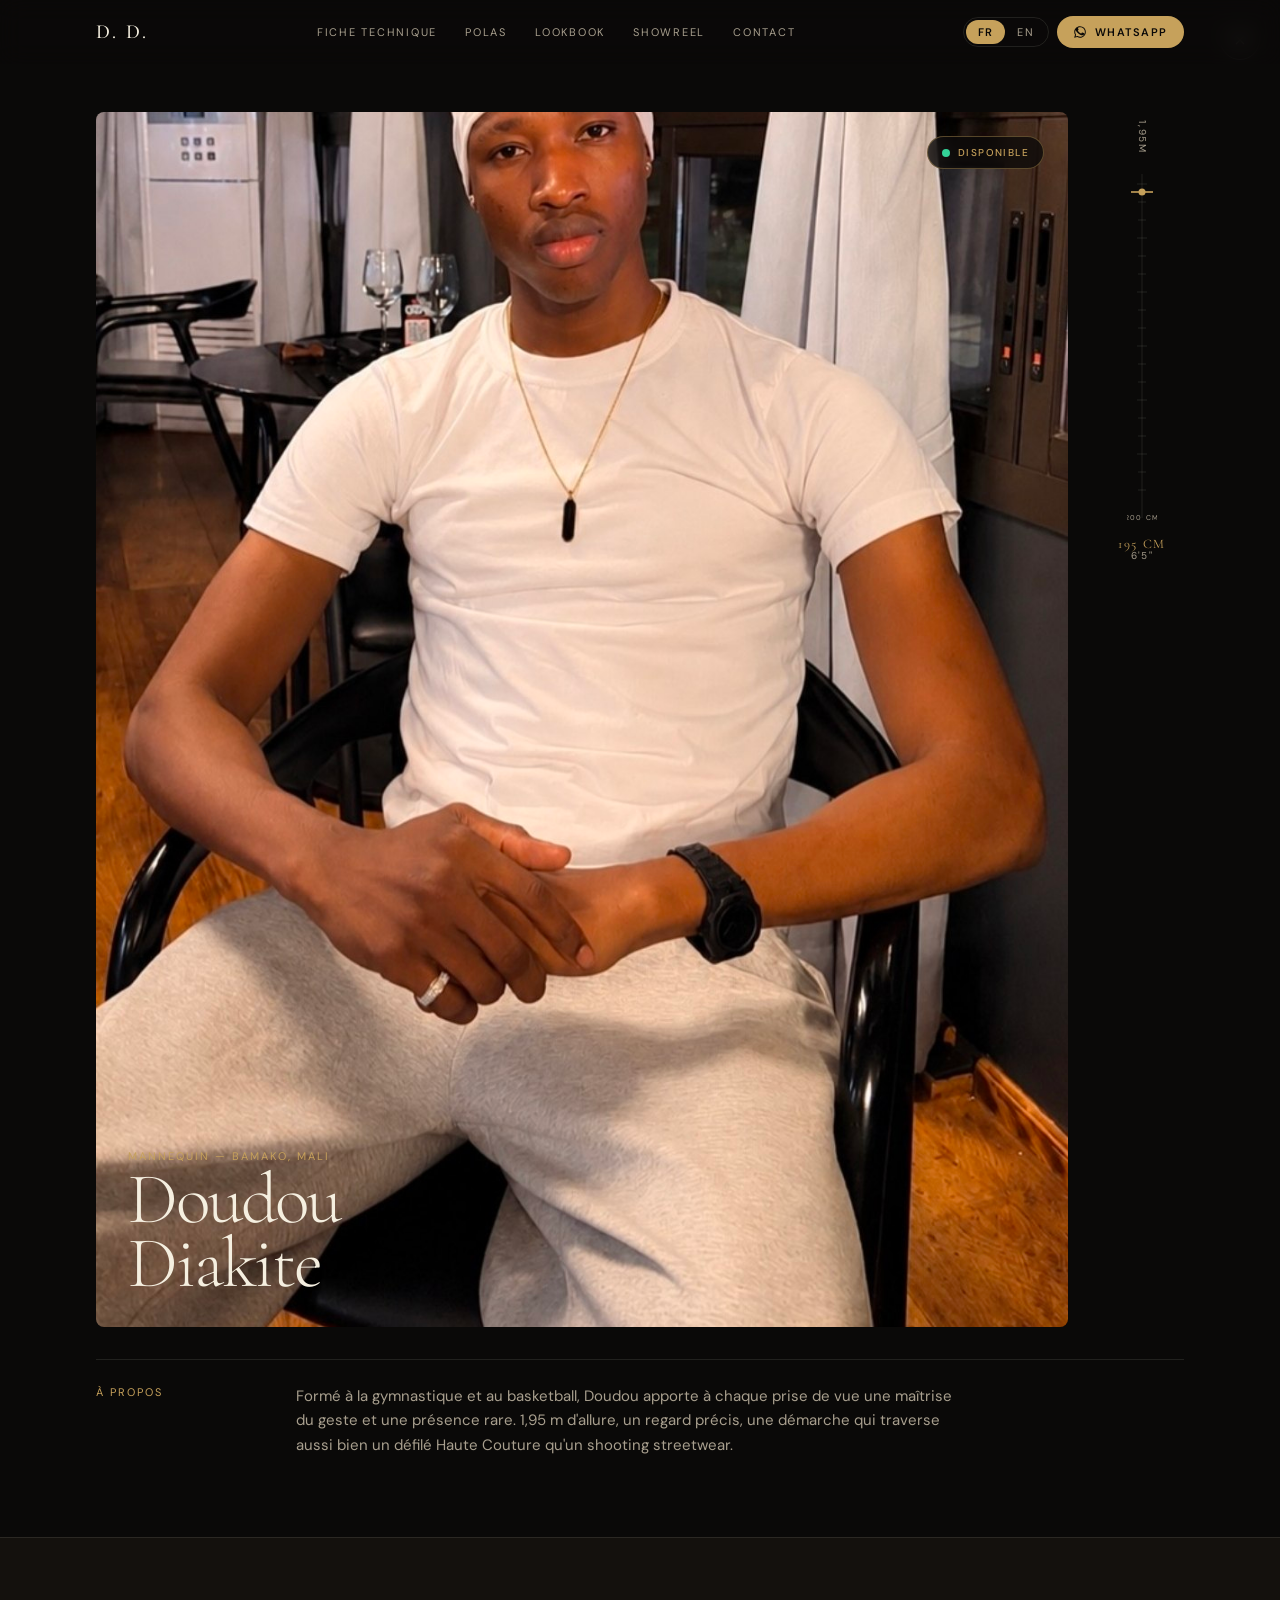
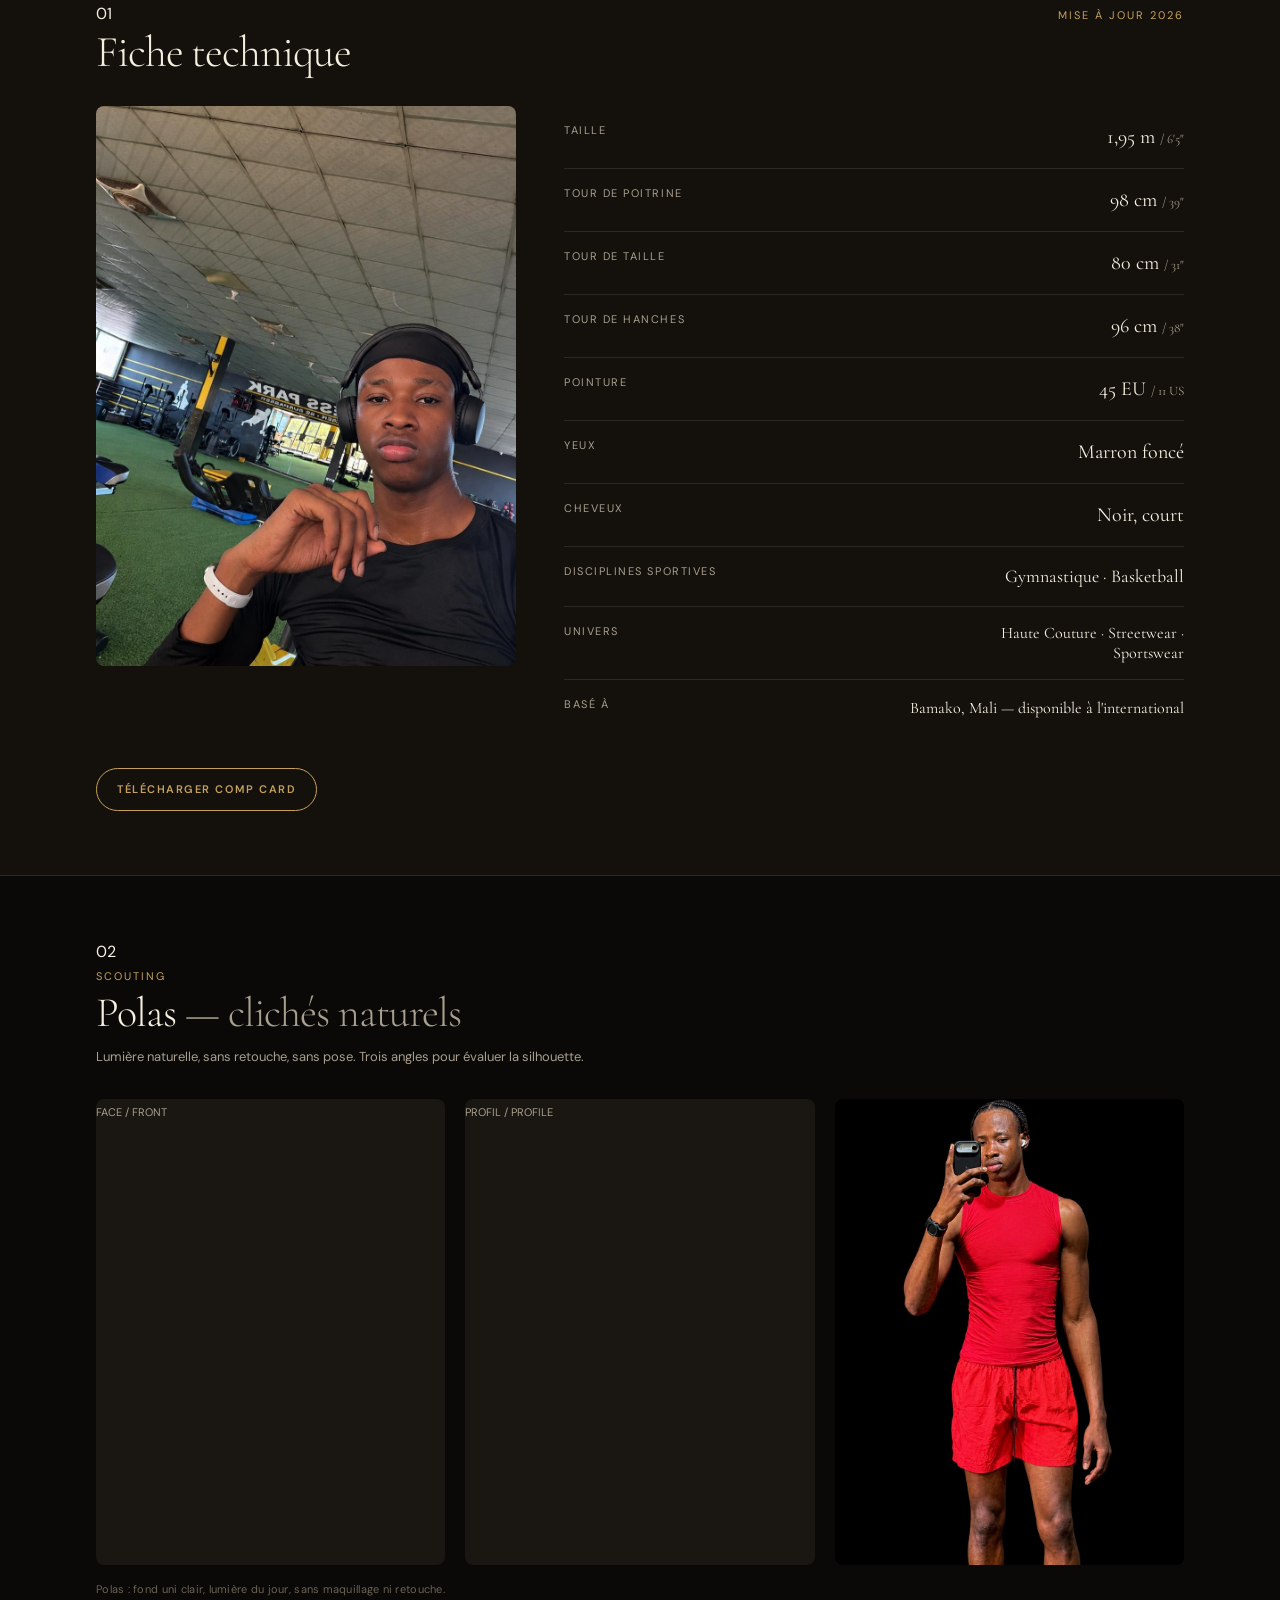
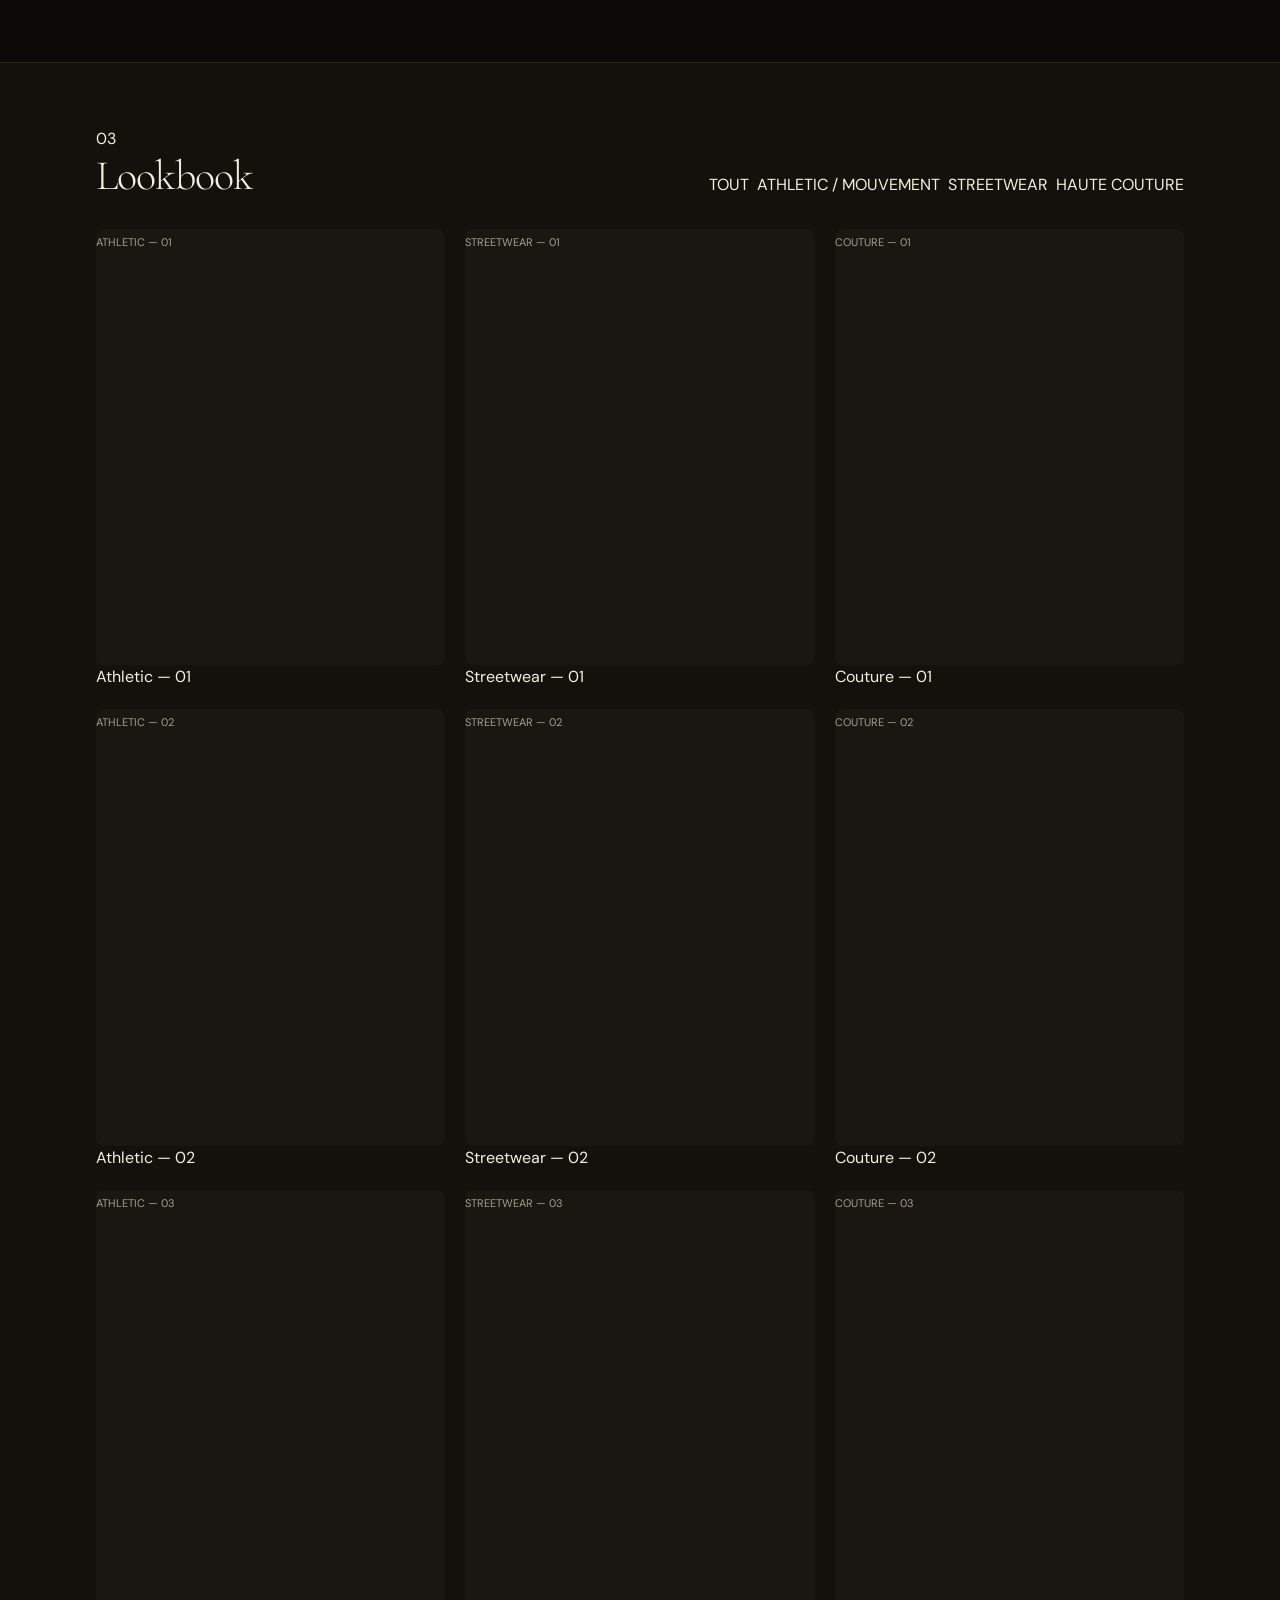
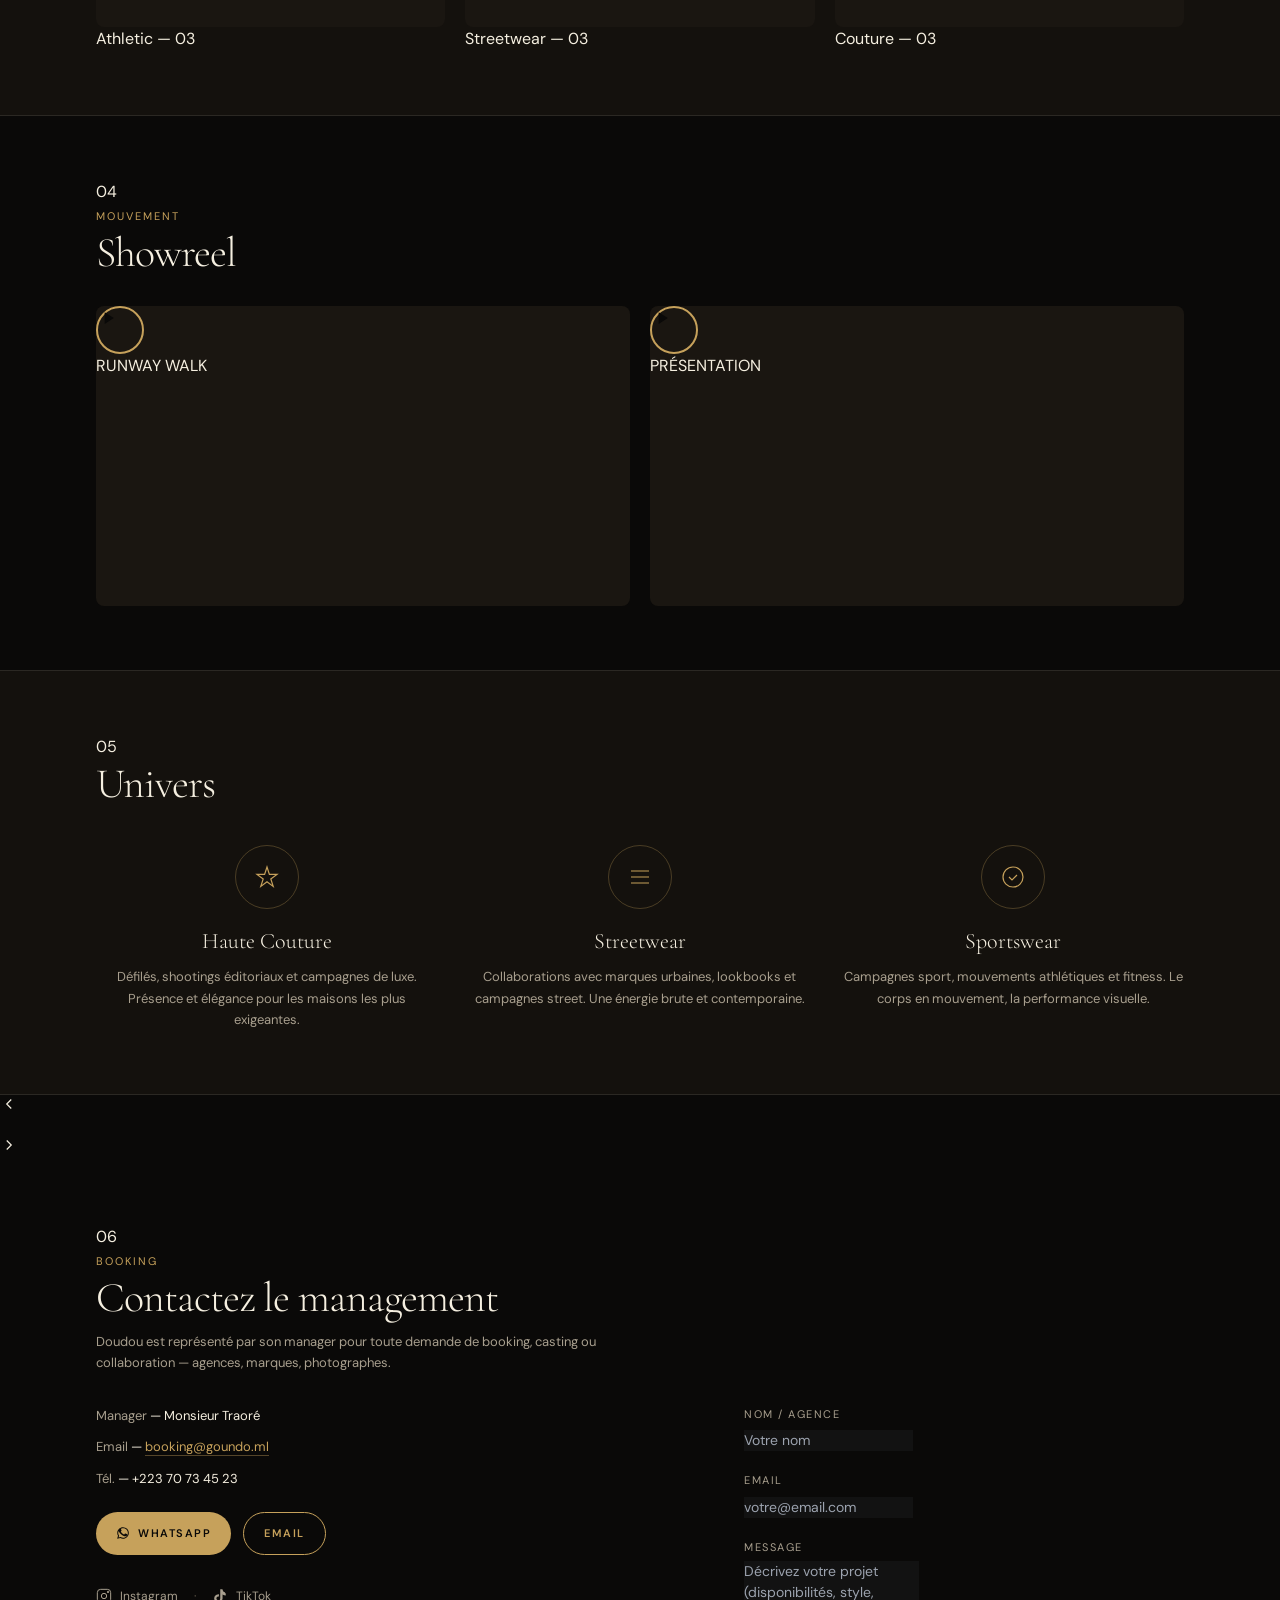
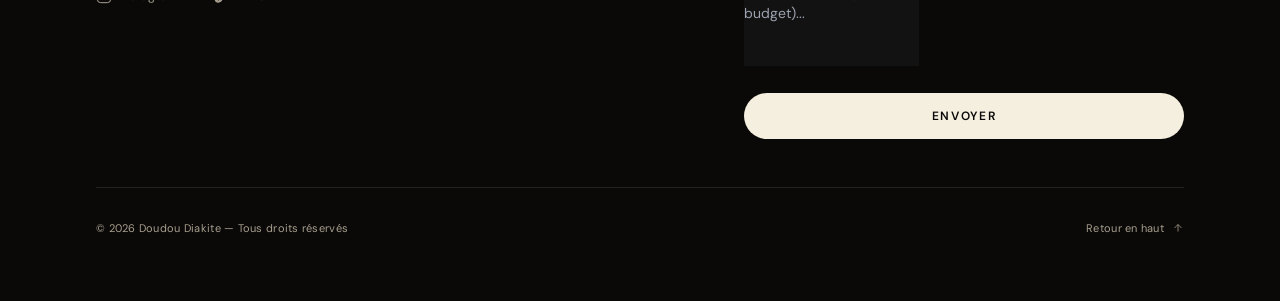
==== commit 8e36a885: "Contact: manager renommé en Monsieur Traoré" ====
--- a/index.html
+++ b/index.html
@@ -429,7 +429,7 @@
       <div class="reveal reveal-delay-1">
         <div class="space-y-3 text-[13px]">
           
-          <p><span class="text-inkdim">Manager</span> — <span class="text-ink">Monsieur Diallo</span></p>
+          <p><span class="text-inkdim">Manager</span> — <span class="text-ink">Monsieur Traoré</span></p>
           
           <p><span class="text-inkdim">Email</span> — <a href="mailto:contact@goundo.ml" class="text-gold hover:text-ink underline underline-offset-4 decoration-gold/40">booking@goundo.ml</a></p>
           
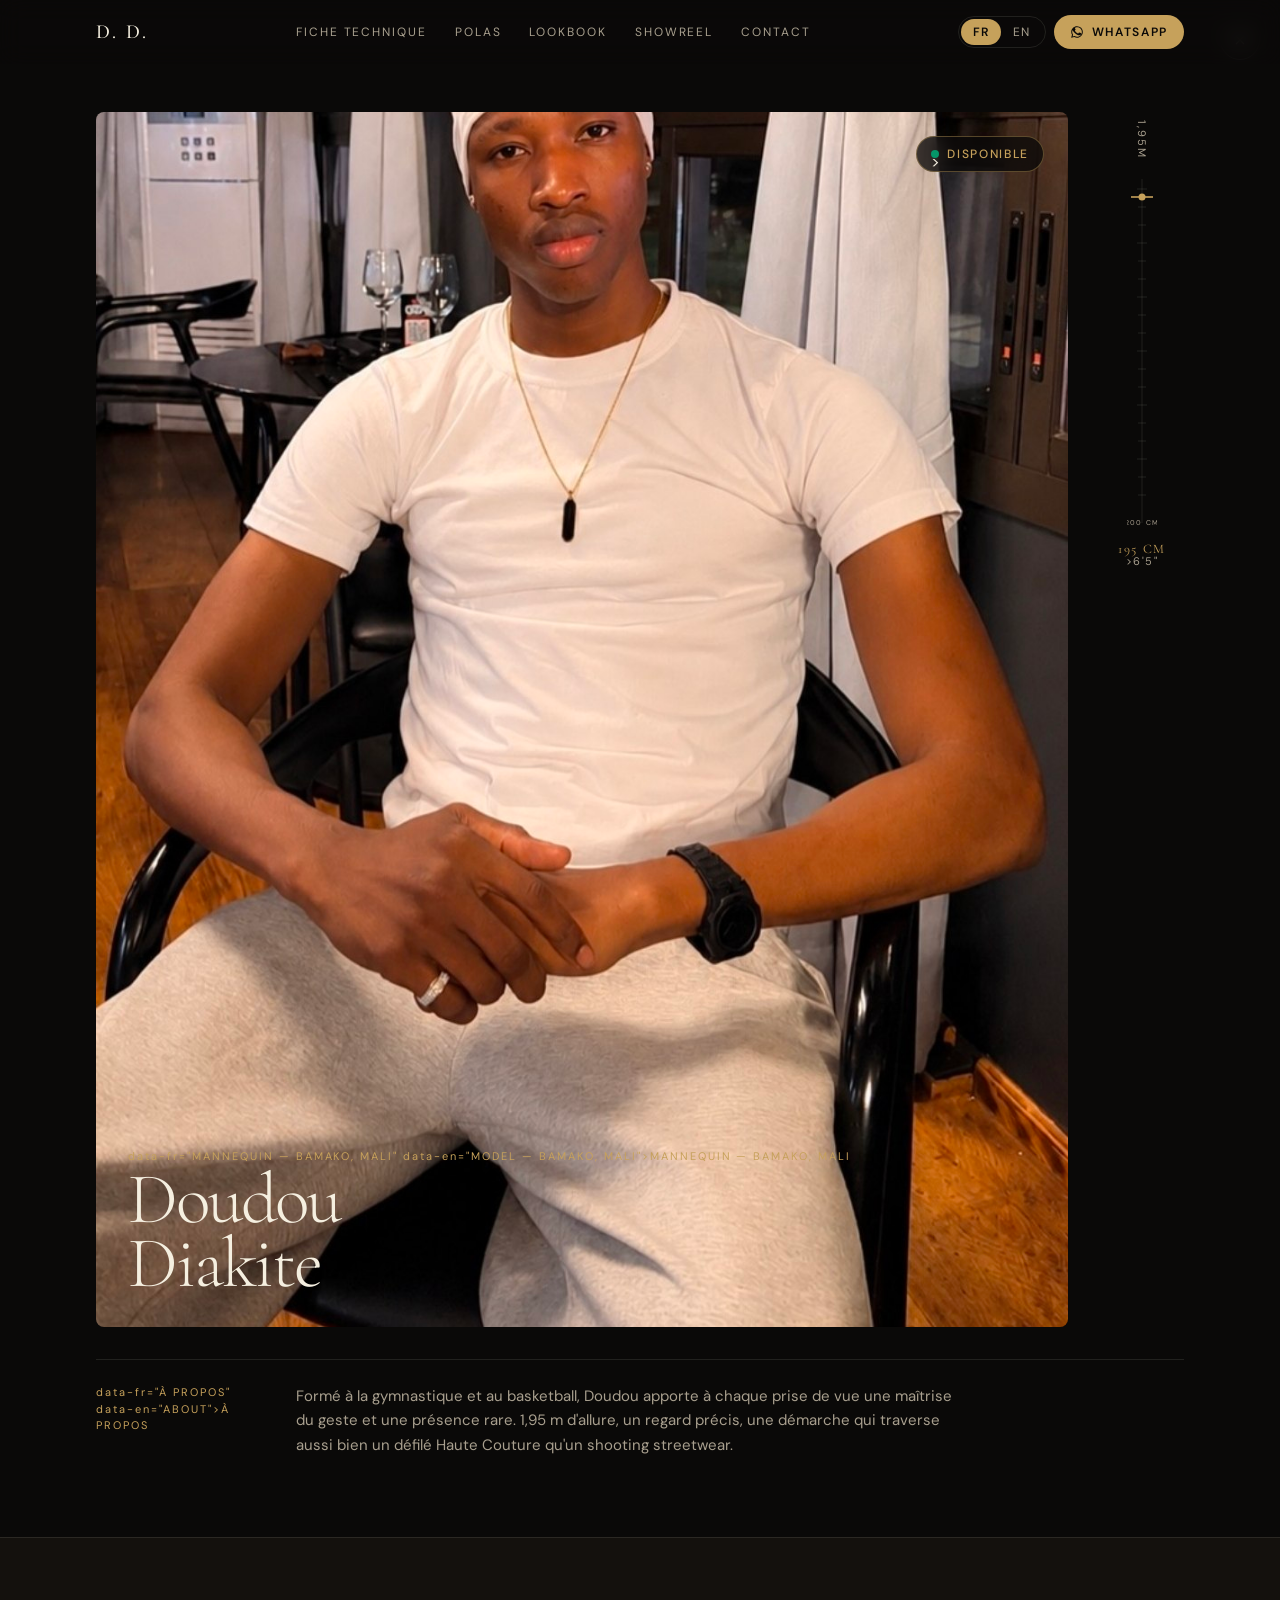
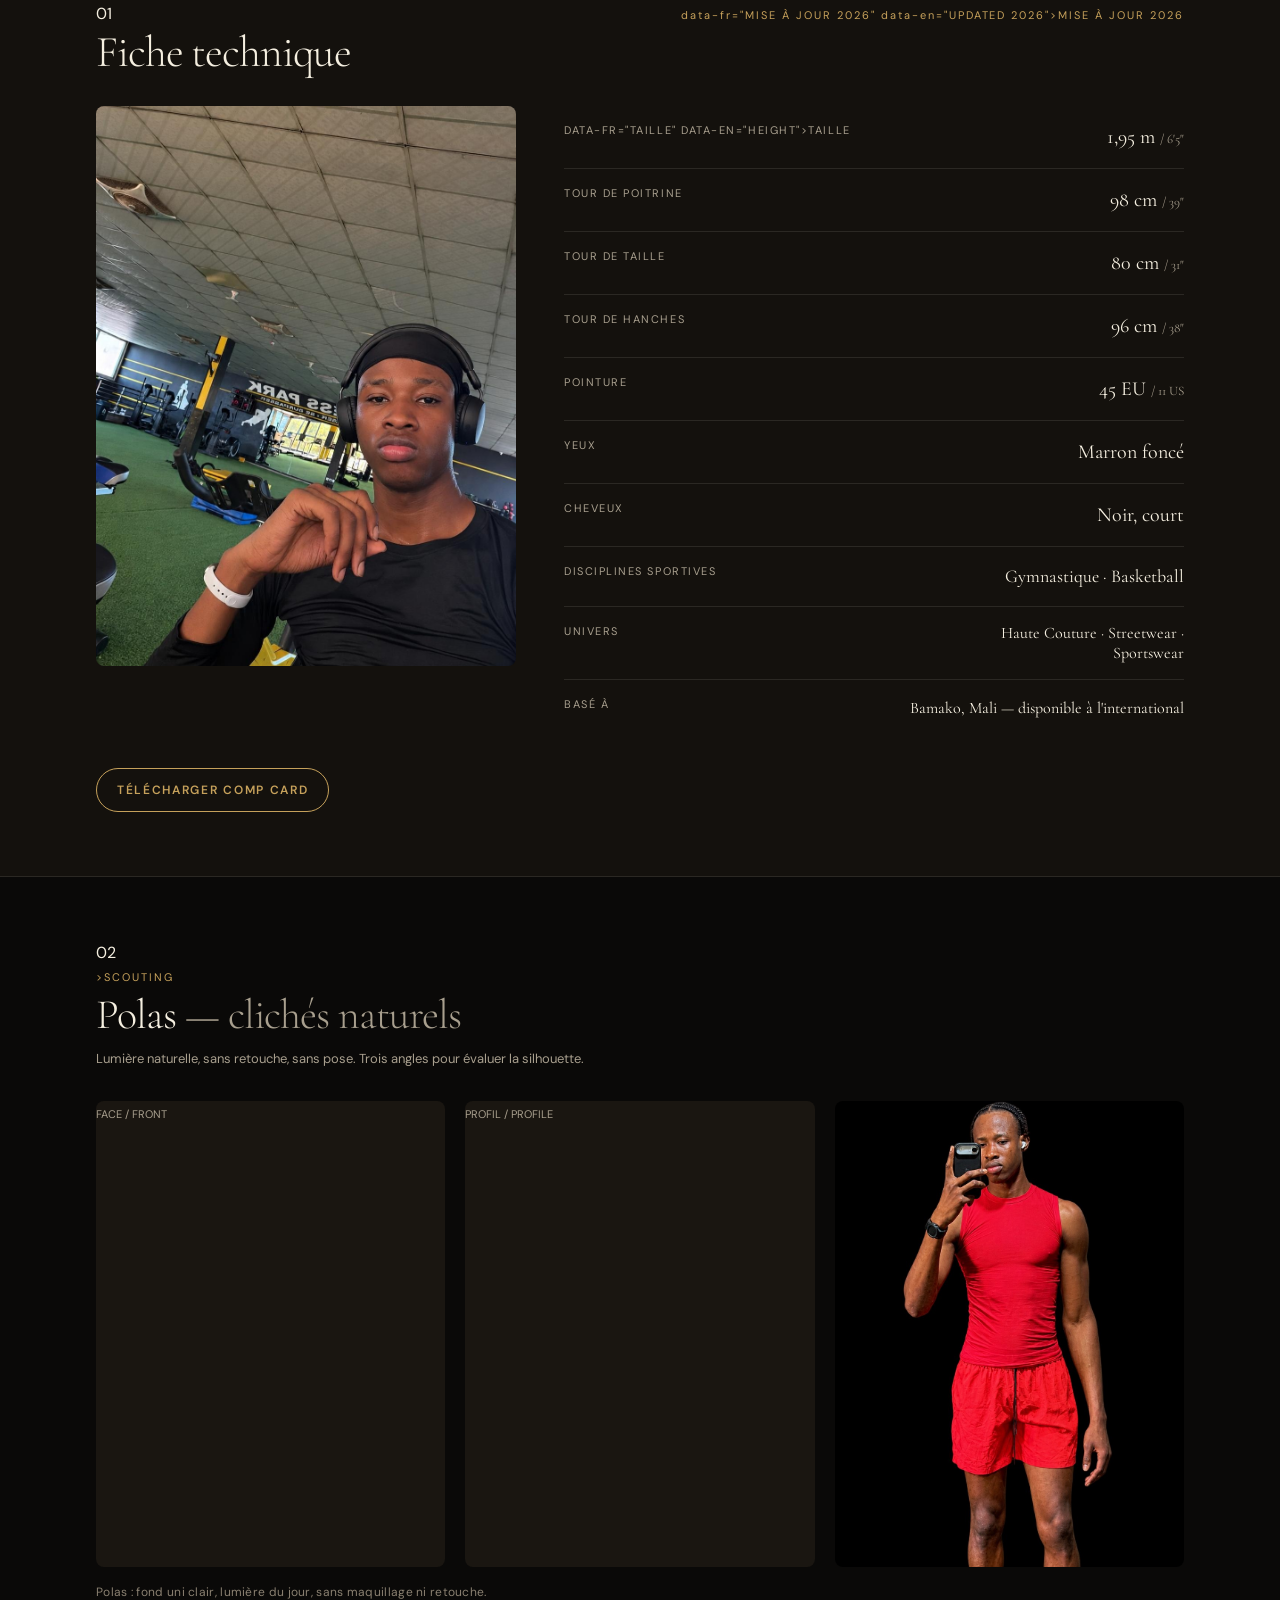
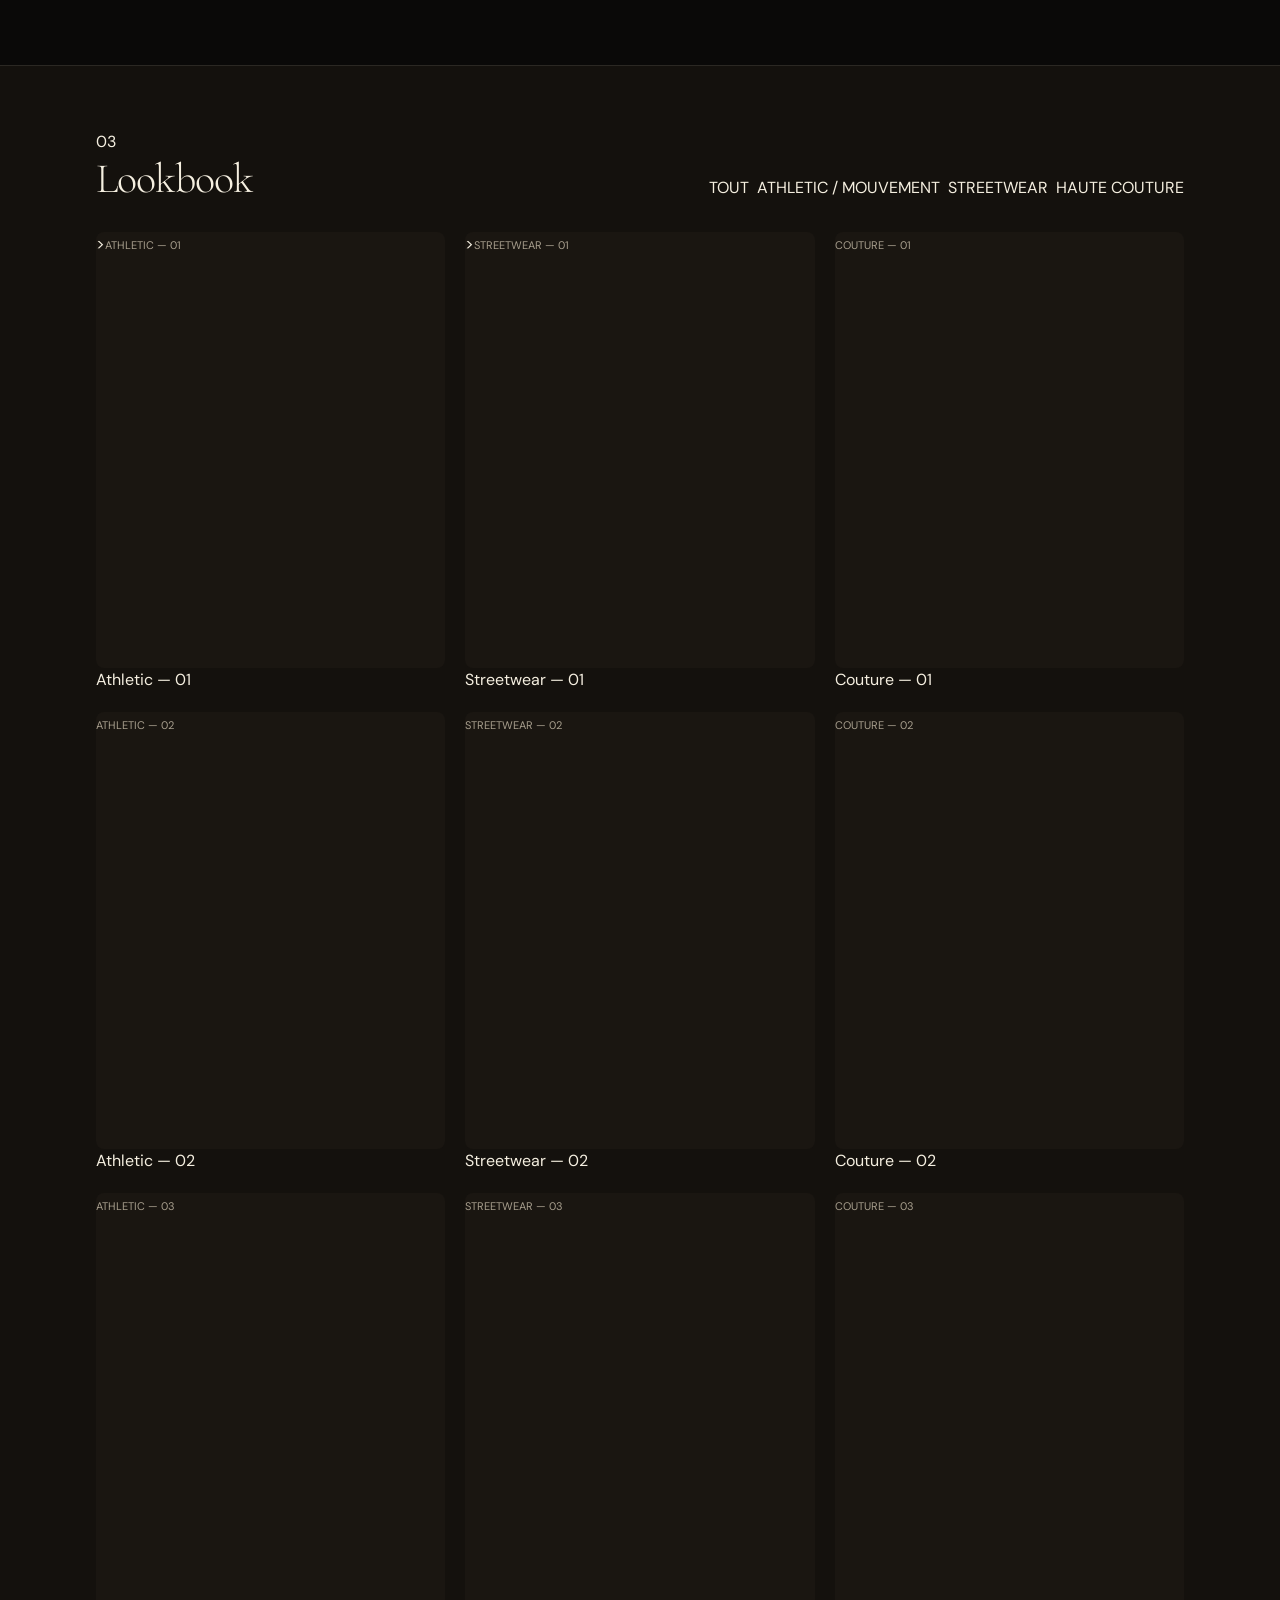
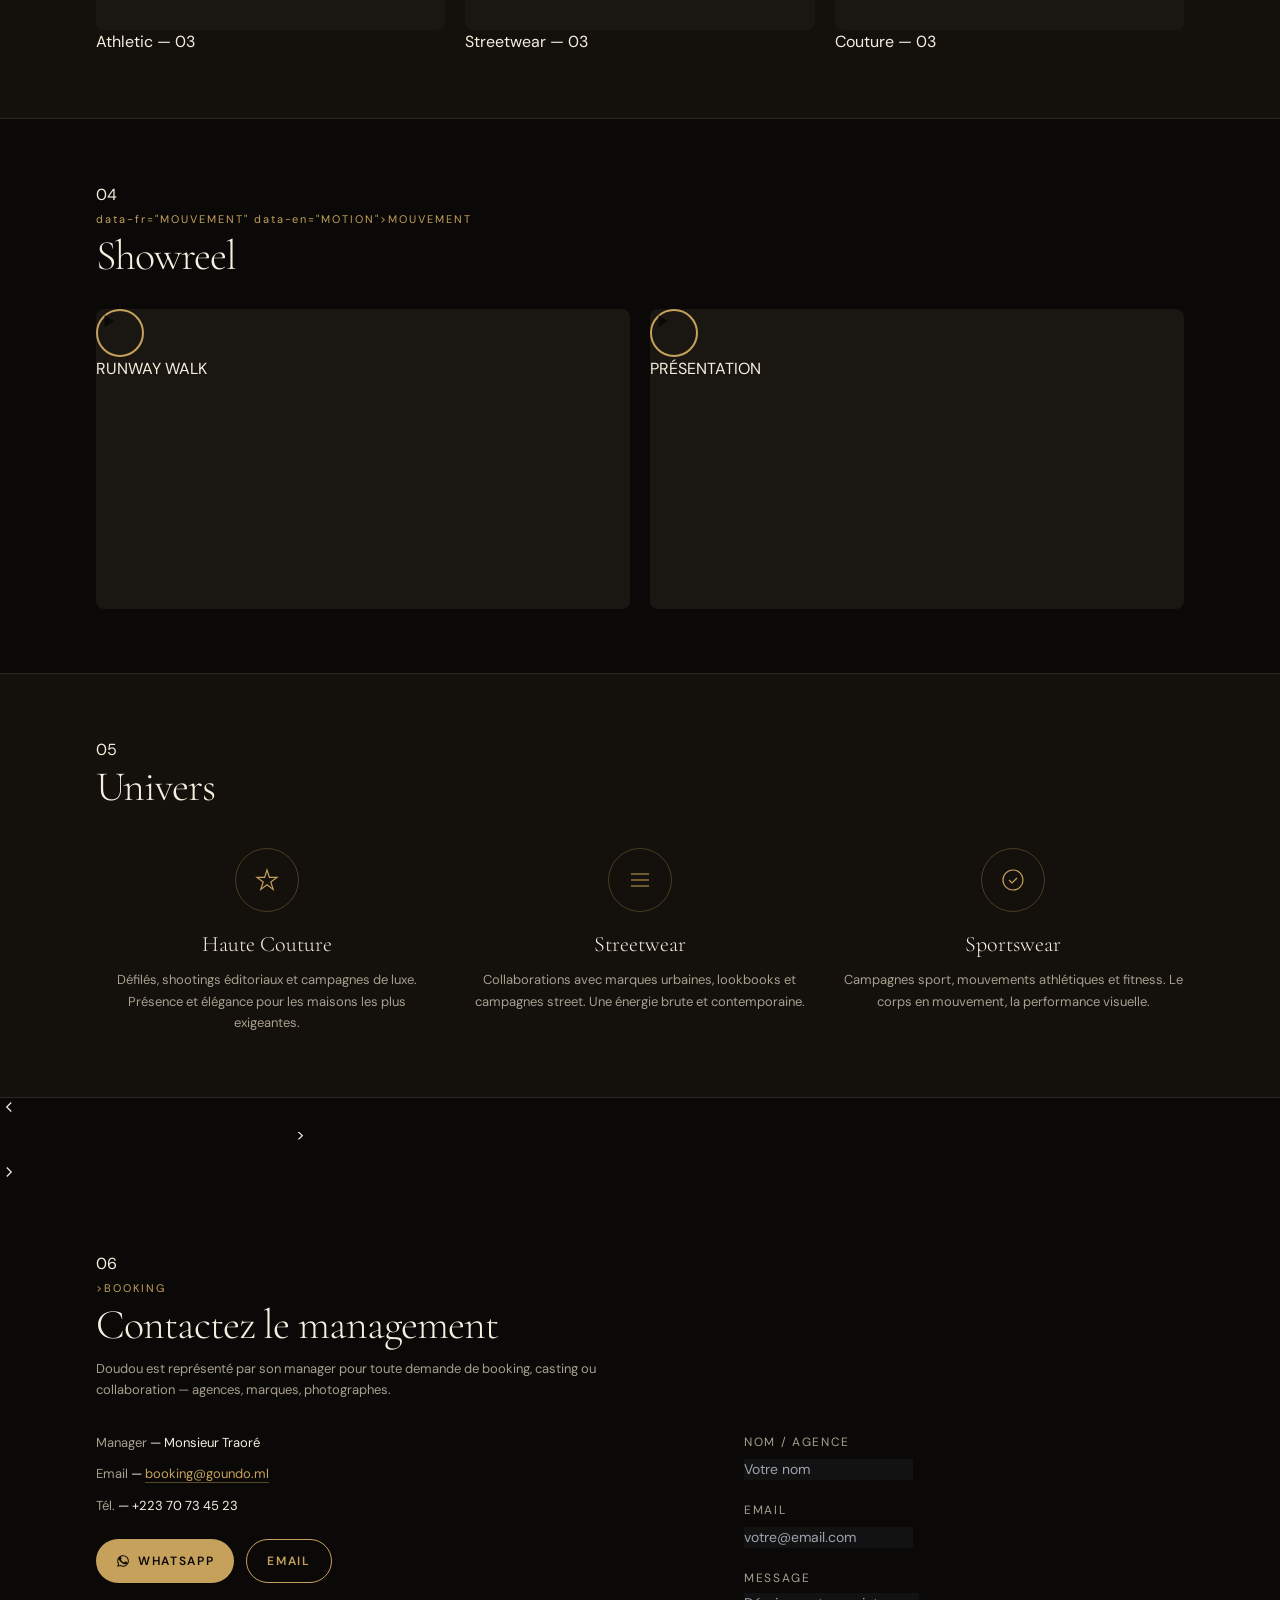
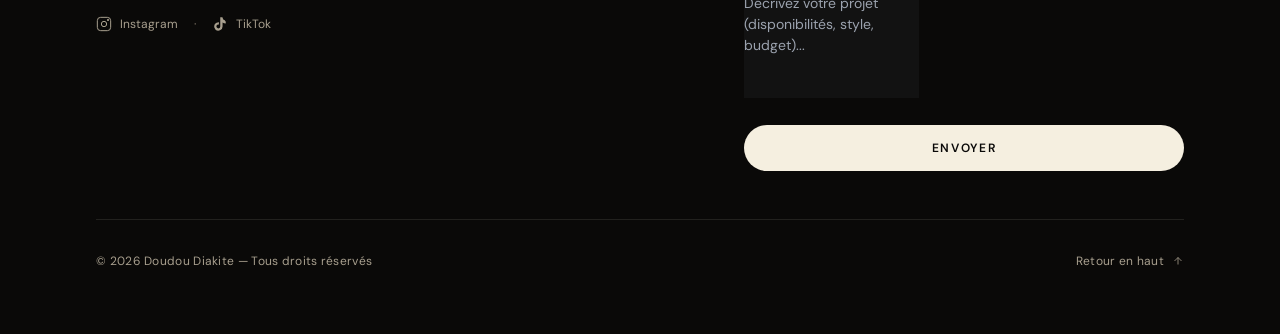
==== commit 000e4321: "Qualité design (Impeccable detector): contraste, tailles, police - inkfaint 107 99 83 → 138 128 113 " ====
--- a/index.html
+++ b/index.html
@@ -48,7 +48,7 @@
     <div class="max-w-6xl mx-auto px-5 lg:px-8 h-16 flex items-center justify-between gap-4">
       <a href="#top" class="font-display text-[20px] tracking-[.14em] text-ink font-medium" aria-label="Doudou Diakite — Accueil">D.&nbsp;D.</a>
 
-      <nav class="hidden lg:flex items-center gap-7 text-[11px] tracking-[.16em] text-inkdim" aria-label="Navigation principale">
+      <nav class="hidden lg:flex items-center gap-7 text-[12px] tracking-[.16em] text-inkdim" aria-label="Navigation principale">
         <a href="#compcard" class="nav-link hover:text-gold transition-colors" data-fr="FICHE TECHNIQUE" data-en="COMP CARD">FICHE TECHNIQUE</a>
         <a href="#polas" class="nav-link hover:text-gold transition-colors">POLAS</a>
         <a href="#lookbook" class="nav-link hover:text-gold transition-colors">LOOKBOOK</a>
@@ -58,12 +58,12 @@
 
       <div class="flex items-center gap-2">
         <div class="hidden sm:flex items-center rounded-full border border-hair p-0.5">
-          <button id="btnFR" class="px-3 py-1 rounded-full text-[11px] tracking-widest bg-gold text-bg font-semibold">FR</button>
-          <button id="btnEN" class="px-3 py-1 rounded-full text-[11px] tracking-widest text-inkdim hover:text-ink">EN</button>
+          <button id="btnFR" class="px-3 py-1 rounded-full text-[12px] tracking-widest bg-gold text-bg font-semibold">FR</button>
+          <button id="btnEN" class="px-3 py-1 rounded-full text-[12px] tracking-widest text-inkdim hover:text-ink">EN</button>
         </div>
 
         
-        <a href="https://wa.me/22370734523?text=Bonjour,%20je%20suis%20interessé%20par%20vos%20services%20de%20mannequinat" target="_blank" rel="noopener" class="hidden sm:inline-flex items-center gap-2 bg-gold text-bg text-[11px] tracking-[.14em] font-semibold px-4 py-2 rounded-full hover:bg-ink transition-colors">
+        <a href="https://wa.me/22370734523?text=Bonjour,%20je%20suis%20interessé%20par%20vos%20services%20de%20mannequinat" target="_blank" rel="noopener" class="hidden sm:inline-flex items-center gap-2 bg-gold text-bg text-[12px] tracking-[.14em] font-semibold px-4 py-2 rounded-full hover:bg-ink transition-colors">
           <svg width="14" height="14" viewBox="0 0 24 24" fill="currentColor"><path d="M19.05 4.91A9.82 9.82 0 0 0 12.04 2C6.58 2 2.13 6.45 2.13 11.91c0 1.75.46 3.45 1.32 4.95L2 22l5.26-1.38a9.78 9.78 0 0 0 4.78 1.22h.01c5.46 0 9.91-4.45 9.91-9.91 0-2.65-1.03-5.14-2.91-7.02zm-7.01 15.24h-.01a8.16 8.16 0 0 1-4.16-1.14l-.3-.18-3.12.82.83-3.04-.2-.31a8.26 8.26 0 0 1-1.27-4.39c0-4.55 3.71-8.26 8.27-8.26 2.21 0 4.29.86 5.85 2.43a8.22 8.22 0 0 1 2.42 5.84c0 4.56-3.71 8.27-8.27 8.27zm6.74-6.19c-.37-.19-2.19-1.08-2.53-1.21-.34-.12-.59-.18-.84.18-.25.37-.96 1.21-1.18 1.45-.22.25-.44.28-.81.09-.37-.19-1.57-.58-2.99-1.84-1.11-.99-1.86-2.21-2.08-2.58-.22-.37-.02-.57.17-.76.17-.17.37-.44.56-.66.19-.22.25-.37.37-.62.12-.25.06-.46-.03-.64-.09-.19-.84-2.02-1.15-2.77-.3-.72-.61-.62-.84-.63l-.72-.01c-.25 0-.64.09-.98.46-.34.37-1.28 1.25-1.28 3.05s1.31 3.54 1.49 3.78c.19.25 2.58 3.94 6.24 5.52.87.38 1.55.6 2.08.77.87.28 1.67.24 2.3.15.7-.1 2.19-.89 2.5-1.76.31-.86.31-1.6.22-1.76-.09-.15-.34-.25-.71-.44z"/></svg>
           WHATSAPP
         </a>
@@ -83,8 +83,8 @@
         <a href="#showreel" class="py-2.5 hover:text-ink">SHOWREEL</a>
         <a href="#contact" class="py-2.5 hover:text-ink">CONTACT</a>
         <div class="flex gap-2 pt-3">
-          <button id="btnFRm" class="flex-1 py-2 rounded-full text-[11px] tracking-widest bg-gold text-bg font-semibold">FR</button>
-          <button id="btnENm" class="flex-1 py-2 rounded-full text-[11px] tracking-widest border border-hair text-inkdim">EN</button>
+          <button id="btnFRm" class="flex-1 py-2 rounded-full text-[12px] tracking-widest bg-gold text-bg font-semibold">FR</button>
+          <button id="btnENm" class="flex-1 py-2 rounded-full text-[12px] tracking-widest border border-hair text-inkdim">EN</button>
         </div>
       </nav>
     </div>
@@ -104,13 +104,13 @@
 
           <!-- Badge dispo -->
           <div class="rise rise-2 absolute top-4 right-4 lg:top-6 lg:right-6 flex items-center gap-2 bg-bg/75 backdrop-blur-md border border-gold/40 rounded-full px-3.5 py-2">
-            <span class="w-2 h-2 rounded-full bg-emerald-400 animate-pulse"></span>
-            <a href="#contact" class="text-[10px] sm:text-[10px] tracking-[.14em] text-gold font-medium whitespace-nowrap" data-fr="DISPONIBLE" data-en="AVAILABLE">DISPONIBLE</a>
+            <span class="w-2 h-2 rounded-full bg-emerald-600 animate-pulse" <!-- impeccable-disable pulsing-dot low-contrast -->></span>
+            <a href="#contact" class="text-[12px] sm:text-[12px] tracking-[.14em] text-gold font-medium whitespace-nowrap" data-fr="DISPONIBLE" data-en="AVAILABLE">DISPONIBLE</a>
           </div>
 
           <!-- Nom overlaid -->
           <div class="rise rise-3 absolute left-5 bottom-5 lg:left-8 lg:bottom-8">
-            <p class="text-[10px] sm:text-[11px] tracking-[.18em] text-gold mb-1" data-fr="MANNEQUIN — BAMAKO, MALI" data-en="MODEL — BAMAKO, MALI">MANNEQUIN — BAMAKO, MALI</p>
+            <p class="text-[11px] sm:text-[12px] tracking-[.18em] text-gold mb-1" <!-- impeccable-disable hero-eyebrow-chip --> data-fr="MANNEQUIN — BAMAKO, MALI" data-en="MODEL — BAMAKO, MALI">MANNEQUIN — BAMAKO, MALI</p>
             <h1 class="font-display font-light leading-[.88] tracking-[-.03em] text-ink" style="font-size: clamp(38px, 7vw, 72px);">
               Doudou<br>Diakite
             </h1>
@@ -119,7 +119,7 @@
 
         <!-- Ruler desktop only -->
         <div class="hidden lg:flex flex-col items-center gap-3 pt-2">
-          <p class="text-[10px] tracking-[.18em] text-inkdim [writing-mode:vertical-rl]">1,95M</p>
+          <p class="text-[11px] tracking-[.18em] text-inkdim [writing-mode:vertical-rl] <!-- impeccable-disable wide-tracking -->">1,95M</p>
           <svg width="30" height="360" viewBox="0 0 30 360" class="text-hair">
             <line x1="15" y1="8" x2="15" y2="352" stroke="currentColor" stroke-width="1"></line>
             <g stroke="currentColor" stroke-width="1">
@@ -137,14 +137,14 @@
           </svg>
           <div class="text-center leading-none">
             <p class="font-display text-[13px] tracking-[.12em] text-gold">195 CM</p>
-            <p class="text-[10px] tracking-[.14em] text-inkdim">6'5"</p>
+            <p class="text-[11px] tracking-[.14em] text-inkdim" <!-- impeccable-disable wide-tracking -->>6'5"</p>
           </div>
         </div>
       </div>
 
       <!-- Bio strip -->
       <div class="rise rise-4 mt-6 lg:mt-8 border-t border-hair pt-6 grid lg:grid-cols-[160px_1fr] gap-4 lg:gap-10">
-        <p class="text-[11px] tracking-[.18em] text-gold" data-fr="À PROPOS" data-en="ABOUT">À PROPOS</p>
+        <p class="text-[11px] tracking-[.18em] text-gold" <!-- impeccable-disable tiny-text --> data-fr="À PROPOS" data-en="ABOUT">À PROPOS</p>
         <p class="text-[15px] leading-relaxed text-inkdim max-w-2xl" data-fr="Formé à la gymnastique et au basketball, Doudou apporte à chaque prise de vue une maîtrise du geste et une présence rare. 1,95 m d'allure, un regard précis, une démarche qui traverse aussi bien un défilé Haute Couture qu'un shooting streetwear." data-en="Trained in gymnastics and basketball, Doudou brings control, movement and presence to every shoot. Standing 6'5&quot;, with a precise gaze and a walk that carries as much on a Haute Couture runway as on a streetwear set.">Formé à la gymnastique et au basketball, Doudou apporte à chaque prise de vue une maîtrise du geste et une présence rare. 1,95 m d'allure, un regard précis, une démarche qui traverse aussi bien un défilé Haute Couture qu'un shooting streetwear.</p>
       </div>
     </div>
@@ -158,7 +158,7 @@
           <span class="section-num">01</span>
           <h2 class="font-display text-[28px] lg:text-[44px] font-light tracking-tight leading-none mt-1" data-fr="Fiche technique" data-en="Comp card">Fiche technique</h2>
         </div>
-        <span class="text-[11px] tracking-[.18em] text-gold" data-fr="MISE À JOUR 2026" data-en="UPDATED 2026">MISE À JOUR 2026</span>
+        <span class="text-[11px] tracking-[.18em] text-gold" <!-- impeccable-disable tiny-text --> data-fr="MISE À JOUR 2026" data-en="UPDATED 2026">MISE À JOUR 2026</span>
       </div>
 
       <div class="grid lg:grid-cols-[420px_1fr] gap-8 lg:gap-12">
@@ -168,7 +168,7 @@
 
         <dl class="reveal reveal-delay-2 divide-y divide-hair">
           <div class="flex justify-between gap-4 py-4">
-            <dt class="text-[11px] tracking-[.14em] text-inkdim uppercase" data-fr="Taille" data-en="Height">Taille</dt>
+            <dt class="text-[11px] tracking-[.14em] text-inkdim uppercase" <!-- impeccable-disable tiny-text --> <!-- impeccable-disable all-caps-body --> data-fr="Taille" data-en="Height">Taille</dt>
             <dd class="font-display text-[20px] text-ink">1,95 m <span class="text-[13px] text-inkdim">/ 6'5"</span></dd>
           </div>
           <div class="flex justify-between gap-4 py-4">
@@ -211,7 +211,7 @@
       </div>
 
       <div class="reveal reveal-delay-3 mt-8">
-        <button onclick="window.print()" class="inline-flex items-center gap-2 border border-gold text-gold text-[11px] tracking-[.14em] font-semibold px-5 py-3 rounded-full hover:bg-gold hover:text-bg transition-colors" data-fr="TÉLÉCHARGER COMP CARD" data-en="DOWNLOAD COMP CARD">
+        <button onclick="window.print()" class="inline-flex items-center gap-2 border border-gold text-gold text-[12px] tracking-[.14em] font-semibold px-5 py-3 rounded-full hover:bg-gold hover:text-bg transition-colors" data-fr="TÉLÉCHARGER COMP CARD" data-en="DOWNLOAD COMP CARD">
           <svg width="14" height="14" viewBox="0 0 24 24" fill="none" stroke="currentColor" stroke-width="1.6"><path d="M12 3v12M5 12l7 7 7-7M5 21h14"/></svg>
           TÉLÉCHARGER COMP CARD
         </button>
@@ -223,7 +223,7 @@
   <section id="polas" class="max-w-6xl mx-auto px-5 lg:px-8 py-12 lg:py-16">
     <div class="reveal mb-8">
       <span class="section-num">02</span>
-      <p class="text-[11px] tracking-[.18em] text-gold mb-2 mt-1">SCOUTING</p>
+      <p class="text-[11px] tracking-[.18em] text-gold mb-2 mt-1" <!-- impeccable-disable kicker-above-heading -->>SCOUTING</p>
       <h2 class="font-display text-[26px] lg:text-[42px] font-light leading-none tracking-tight">Polas <span class="text-inkdim font-light">— clichés naturels</span></h2>
       <p class="mt-3 text-[13px] leading-relaxed text-inkdim max-w-lg" data-fr="Lumière naturelle, sans retouche, sans pose. Trois angles pour évaluer la silhouette." data-en="Natural light, unretouched, unposed. Three angles to assess the silhouette.">Lumière naturelle, sans retouche, sans pose. Trois angles pour évaluer la silhouette.</p>
     </div>
@@ -237,7 +237,7 @@
         <img src="images/plein_pied.jpg" class="absolute inset-0 w-full h-full object-cover" alt="Doudou Diakite — Plein pied" loading="lazy" style="object-position:center top">
       </div>
     </div>
-    <p class="mt-4 text-[11px] tracking-wide text-inkfaint">Polas : fond uni clair, lumière du jour, sans maquillage ni retouche.</p>
+    <p class="mt-4 text-[12px] tracking-wide text-inkfaint">Polas : fond uni clair, lumière du jour, sans maquillage ni retouche.</p>
   </section>
 
   <!-- ============ LOOKBOOK ============ -->
@@ -259,11 +259,11 @@
       <div id="gallery" class="grid grid-cols-2 lg:grid-cols-3 gap-4 lg:gap-5">
         <!-- REMPLACER chaque .ph par <img src="images/look-01.jpg" ...> -->
         <div class="gallery-item" data-cat="athletic" data-caption="Athletic / Mouvement — 01" data-img="images/look-01.jpg">
-          <div class="ph" style="aspect-ratio:4/5" data-label="ATHLETIC — 01"></div>
+          <div class="ph" style="aspect-ratio:4/5" data-label="ATHLETIC — 01" <!-- impeccable-disable cramped-padding -->></div>
           <div class="gallery-overlay"><span class="gallery-caption">Athletic — 01</span></div>
         </div>
         <div class="gallery-item" data-cat="streetwear" data-caption="Streetwear — 01" data-img="images/look-02.jpg">
-          <div class="ph" style="aspect-ratio:4/5" data-label="STREETWEAR — 01"></div>
+          <div class="ph" style="aspect-ratio:4/5" data-label="STREETWEAR — 01" <!-- impeccable-disable cramped-padding -->></div>
           <div class="gallery-overlay"><span class="gallery-caption">Streetwear — 01</span></div>
         </div>
         <div class="gallery-item" data-cat="couture" data-caption="Haute Couture — 01" data-img="images/look-03.jpg">
@@ -302,7 +302,7 @@
   <section id="showreel" class="max-w-6xl mx-auto px-5 lg:px-8 py-12 lg:py-16">
     <div class="reveal mb-8">
       <span class="section-num">04</span>
-      <p class="text-[11px] tracking-[.18em] text-gold mb-2 mt-1" data-fr="MOUVEMENT" data-en="MOTION">MOUVEMENT</p>
+      <p class="text-[11px] tracking-[.18em] text-gold mb-2 mt-1" <!-- impeccable-disable kicker-above-heading --> data-fr="MOUVEMENT" data-en="MOTION">MOUVEMENT</p>
       <h2 class="font-display text-[26px] lg:text-[42px] font-light leading-none tracking-tight">Showreel</h2>
     </div>
 
@@ -406,9 +406,9 @@
       <svg width="18" height="18" viewBox="0 0 24 24" fill="none" stroke="currentColor" stroke-width="1.6"><path d="M15 6l-6 6 6 6"/></svg>
     </button>
     <div class="w-full max-w-[600px] text-center">
-      <img id="lbImg" class="lb-img mx-auto" src="" alt="">
-      <p id="lbCaption" class="mt-4 text-[11px] tracking-[.14em] text-inkdim"></p>
-      <p id="lbCounter" class="mt-1 text-[10px] text-inkfaint"></p>
+      <img id="lbImg" class="lb-img mx-auto" src="" alt="" <!-- impeccable-disable broken-image -->>
+      <p id="lbCaption" class="mt-4 text-[12px] tracking-[.14em] text-inkdim"></p>
+      <p id="lbCounter" class="mt-1 text-[11px] text-inkfaint"></p>
     </div>
     <button id="lbNext" class="lb-nav lb-next" aria-label="Image suivante">
       <svg width="18" height="18" viewBox="0 0 24 24" fill="none" stroke="currentColor" stroke-width="1.6"><path d="M9 6l6 6-6 6"/></svg>
@@ -419,7 +419,7 @@
   <section id="contact" class="max-w-6xl mx-auto px-5 lg:px-8 py-12 lg:py-16">
     <div class="reveal mb-8">
       <span class="section-num">06</span>
-      <p class="text-[11px] tracking-[.18em] text-gold mb-2 mt-1">BOOKING</p>
+      <p class="text-[11px] tracking-[.18em] text-gold mb-2 mt-1" <!-- impeccable-disable kicker-above-heading -->>BOOKING</p>
       <h2 class="font-display text-[26px] lg:text-[42px] font-light leading-none tracking-tight" data-fr="Contactez le management" data-en="Contact management">Contactez le management</h2>
       <p class="mt-3 text-[13px] leading-relaxed text-inkdim max-w-lg" data-fr="Doudou est représenté par son manager pour toute demande de booking, casting ou collaboration — agences, marques, photographes." data-en="Doudou is represented by his manager for all booking, casting and collaboration requests.">Doudou est représenté par son manager pour toute demande de booking, casting ou collaboration.</p>
     </div>
@@ -437,11 +437,11 @@
         </div>
 
         <div class="mt-6 flex flex-wrap gap-3">
-          <a href="https://wa.me/22370734523?text=Bonjour,%20je%20suis%20interessé%20par%20vos%20services%20de%20mannequinat" target="_blank" rel="noopener" class="inline-flex items-center gap-2 bg-gold text-bg text-[11px] tracking-[.14em] font-semibold px-5 py-3 rounded-full hover:bg-ink hover:text-bg transition-colors">
+          <a href="https://wa.me/22370734523?text=Bonjour,%20je%20suis%20interessé%20par%20vos%20services%20de%20mannequinat" target="_blank" rel="noopener" class="inline-flex items-center gap-2 bg-gold text-bg text-[12px] tracking-[.14em] font-semibold px-5 py-3 rounded-full hover:bg-ink hover:text-bg transition-colors">
             <svg width="14" height="14" viewBox="0 0 24 24" fill="currentColor"><path d="M19.05 4.91A9.82 9.82 0 0 0 12.04 2C6.58 2 2.13 6.45 2.13 11.91c0 1.75.46 3.45 1.32 4.95L2 22l5.26-1.38a9.78 9.78 0 0 0 4.78 1.22h.01c5.46 0 9.91-4.45 9.91-9.91 0-2.65-1.03-5.14-2.91-7.02zm-7.01 15.24h-.01a8.16 8.16 0 0 1-4.16-1.14l-.3-.18-3.12.82.83-3.04-.2-.31a8.26 8.26 0 0 1-1.27-4.39c0-4.55 3.71-8.26 8.27-8.26 2.21 0 4.29.86 5.85 2.43a8.22 8.22 0 0 1 2.42 5.84c0 4.56-3.71 8.27-8.27 8.27zm6.74-6.19c-.37-.19-2.19-1.08-2.53-1.21-.34-.12-.59-.18-.84.18-.25.37-.96 1.21-1.18 1.45-.22.25-.44.28-.81.09-.37-.19-1.57-.58-2.99-1.84-1.11-.99-1.86-2.21-2.08-2.58-.22-.37-.02-.57.17-.76.17-.17.37-.44.56-.66.19-.22.25-.37.37-.62.12-.25.06-.46-.03-.64-.09-.19-.84-2.02-1.15-2.77-.3-.72-.61-.62-.84-.63l-.72-.01c-.25 0-.64.09-.98.46-.34.37-1.28 1.25-1.28 3.05s1.31 3.54 1.49 3.78c.19.25 2.58 3.94 6.24 5.52.87.38 1.55.6 2.08.77.87.28 1.67.24 2.3.15.7-.1 2.19-.89 2.5-1.76.31-.86.31-1.6.22-1.76-.09-.15-.34-.25-.71-.44z"/></svg>
             WHATSAPP
           </a>
-          <a href="mailto:contact@goundo.ml" class="inline-flex items-center gap-2 border border-gold text-gold text-[11px] tracking-[.14em] font-semibold px-5 py-3 rounded-full hover:bg-gold hover:text-bg transition-colors">EMAIL</a>
+          <a href="mailto:contact@goundo.ml" class="inline-flex items-center gap-2 border border-gold text-gold text-[12px] tracking-[.14em] font-semibold px-5 py-3 rounded-full hover:bg-gold hover:text-bg transition-colors">EMAIL</a>
         </div>
 
         <!-- Réseaux sociaux -->
@@ -461,15 +461,15 @@
       <!-- Form -->
       <form id="contactForm" class="reveal reveal-delay-2 space-y-5" aria-label="Formulaire de contact">
         <div>
-          <label class="block text-[11px] tracking-[.14em] text-inkdim mb-1.5" for="cf-name">NOM / AGENCE</label>
+          <label class="block text-[12px] tracking-[.14em] text-inkdim mb-1.5" for="cf-name">NOM / AGENCE</label>
           <input type="text" id="cf-name" name="name" required placeholder="Votre nom" class="text-[14px]">
         </div>
         <div>
-          <label class="block text-[11px] tracking-[.14em] text-inkdim mb-1.5" for="cf-email">EMAIL</label>
+          <label class="block text-[12px] tracking-[.14em] text-inkdim mb-1.5" for="cf-email">EMAIL</label>
           <input type="email" id="cf-email" name="email" required placeholder="votre@email.com" class="text-[14px]">
         </div>
         <div>
-          <label class="block text-[11px] tracking-[.14em] text-inkdim mb-1.5" for="cf-message">MESSAGE</label>
+          <label class="block text-[12px] tracking-[.14em] text-inkdim mb-1.5" for="cf-message">MESSAGE</label>
           <textarea id="cf-message" name="message" rows="5" required placeholder="Décrivez votre projet (disponibilités, style, budget)..." class="text-[14px] resize-none"></textarea>
         </div>
         <button type="submit" class="w-full bg-ink text-bg font-semibold tracking-[.14em] text-[12px] py-3.5 rounded-full hover:bg-gold transition-colors" data-fr="ENVOYER" data-en="SEND">ENVOYER</button>
@@ -478,7 +478,7 @@
     </div>
 
     <!-- Footer -->
-    <div class="mt-12 pt-8 border-t border-hair flex flex-col sm:flex-row items-center justify-between gap-3 text-[11px] tracking-wide">
+    <div class="mt-12 pt-8 border-t border-hair flex flex-col sm:flex-row items-center justify-between gap-3 text-[12px] tracking-wide">
       <p class="text-inkdim">© <span id="year">2026</span> Doudou Diakite — <span data-fr="Tous droits réservés" data-en="All rights reserved">Tous droits réservés</span></p>
       <a href="#top" class="flex items-center gap-2 text-inkdim hover:text-gold transition-colors">
         <span data-fr="Retour en haut" data-en="Back to top">Retour en haut</span>
@@ -527,11 +527,11 @@
     [['btnFR','btnEN'],['btnFRm','btnENm']].forEach(([a,b]) => {
       const ea = document.getElementById(a), eb = document.getElementById(b);
       if (!ea || !eb) return;
-      ea.className = frOn ? 'px-3 py-1 rounded-full text-[11px] tracking-widest bg-gold text-bg font-semibold' : 'px-3 py-1 rounded-full text-[11px] tracking-widest text-inkdim hover:text-ink';
-      eb.className = !frOn ? 'px-3 py-1 rounded-full text-[11px] tracking-widest bg-gold text-bg font-semibold' : 'px-3 py-1 rounded-full text-[11px] tracking-widest text-inkdim hover:text-ink';
+      ea.className = frOn ? 'px-3 py-1 rounded-full text-[12px] tracking-widest bg-gold text-bg font-semibold' : 'px-3 py-1 rounded-full text-[12px] tracking-widest text-inkdim hover:text-ink';
+      eb.className = !frOn ? 'px-3 py-1 rounded-full text-[12px] tracking-widest bg-gold text-bg font-semibold' : 'px-3 py-1 rounded-full text-[12px] tracking-widest text-inkdim hover:text-ink';
       if (a === 'btnFRm') {
-        ea.className = frOn ? 'flex-1 py-2 rounded-full text-[11px] tracking-widest bg-gold text-bg font-semibold' : 'flex-1 py-2 rounded-full text-[11px] tracking-widest border border-hair text-inkdim';
-        eb.className = !frOn ? 'flex-1 py-2 rounded-full text-[11px] tracking-widest bg-gold text-bg font-semibold' : 'flex-1 py-2 rounded-full text-[11px] tracking-widest border border-hair text-inkdim';
+        ea.className = frOn ? 'flex-1 py-2 rounded-full text-[12px] tracking-widest bg-gold text-bg font-semibold' : 'flex-1 py-2 rounded-full text-[12px] tracking-widest border border-hair text-inkdim';
+        eb.className = !frOn ? 'flex-1 py-2 rounded-full text-[12px] tracking-widest bg-gold text-bg font-semibold' : 'flex-1 py-2 rounded-full text-[12px] tracking-widest border border-hair text-inkdim';
       }
     });
   }
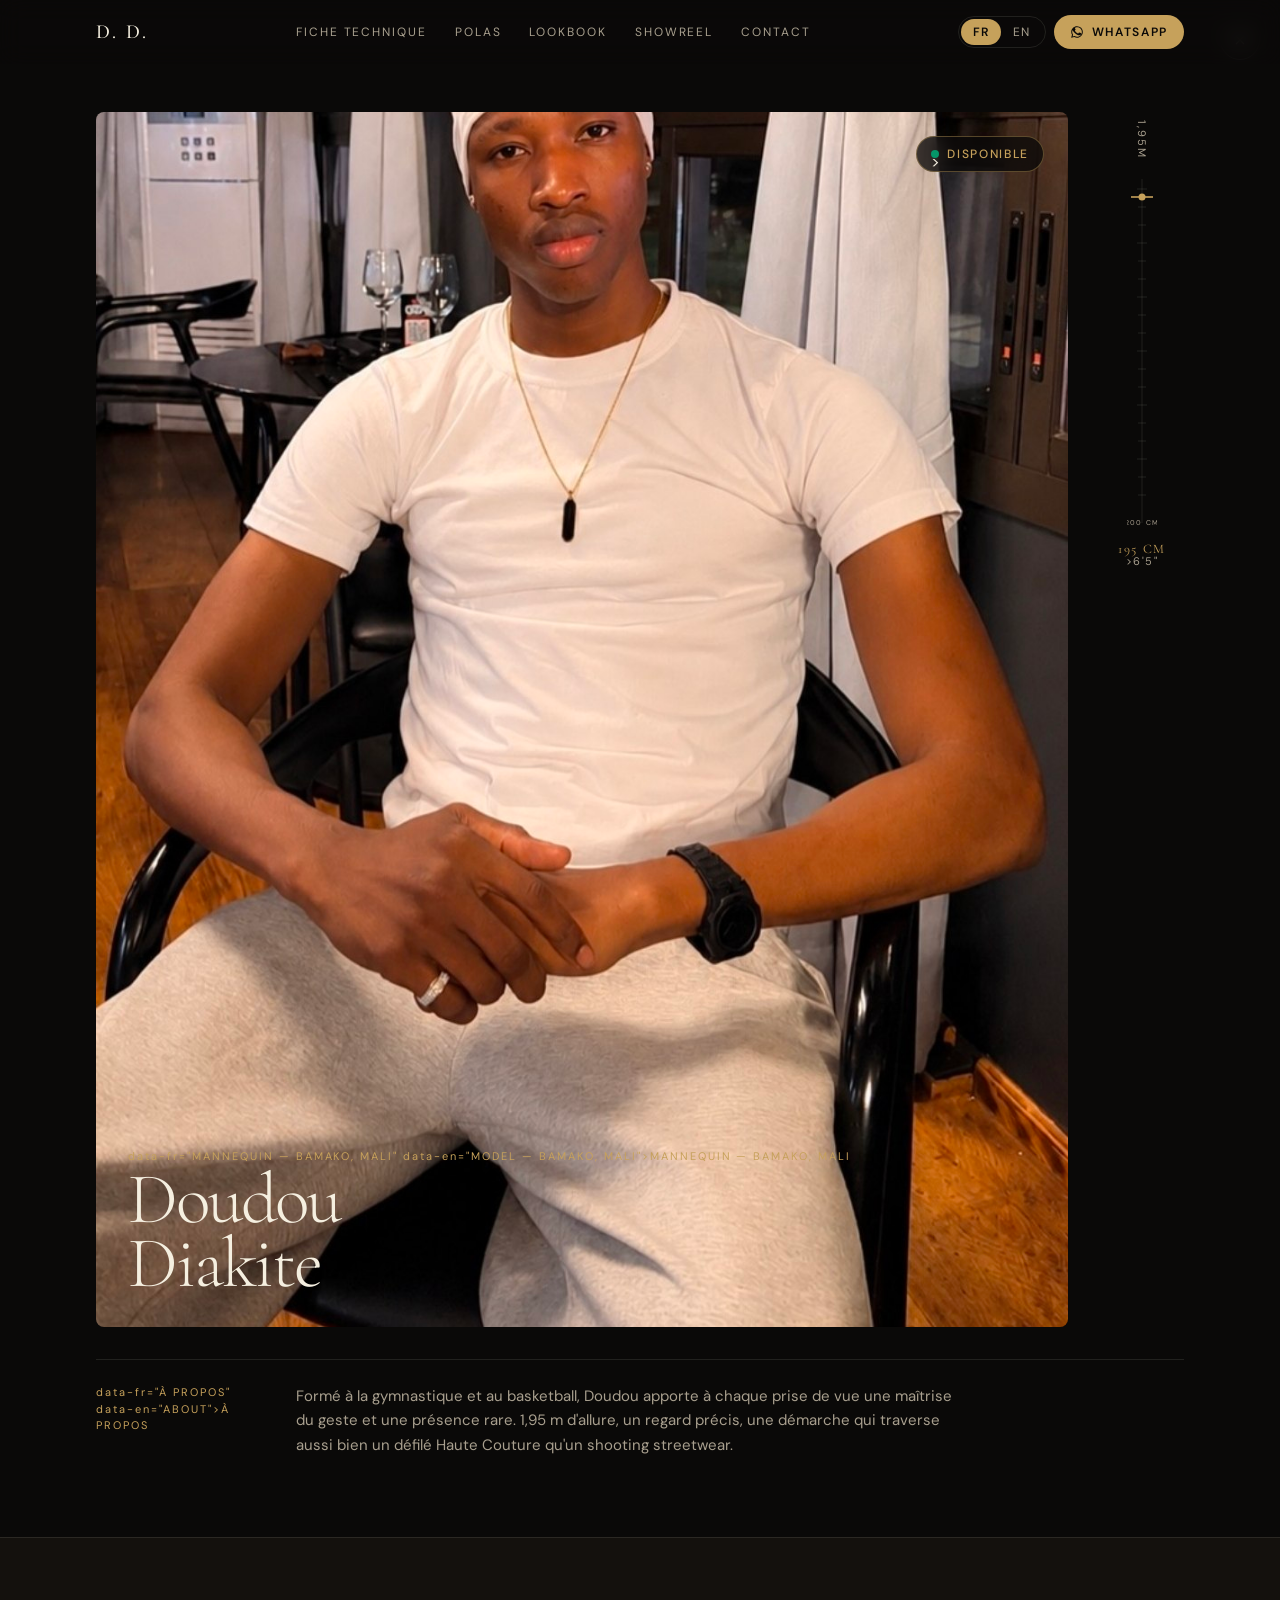
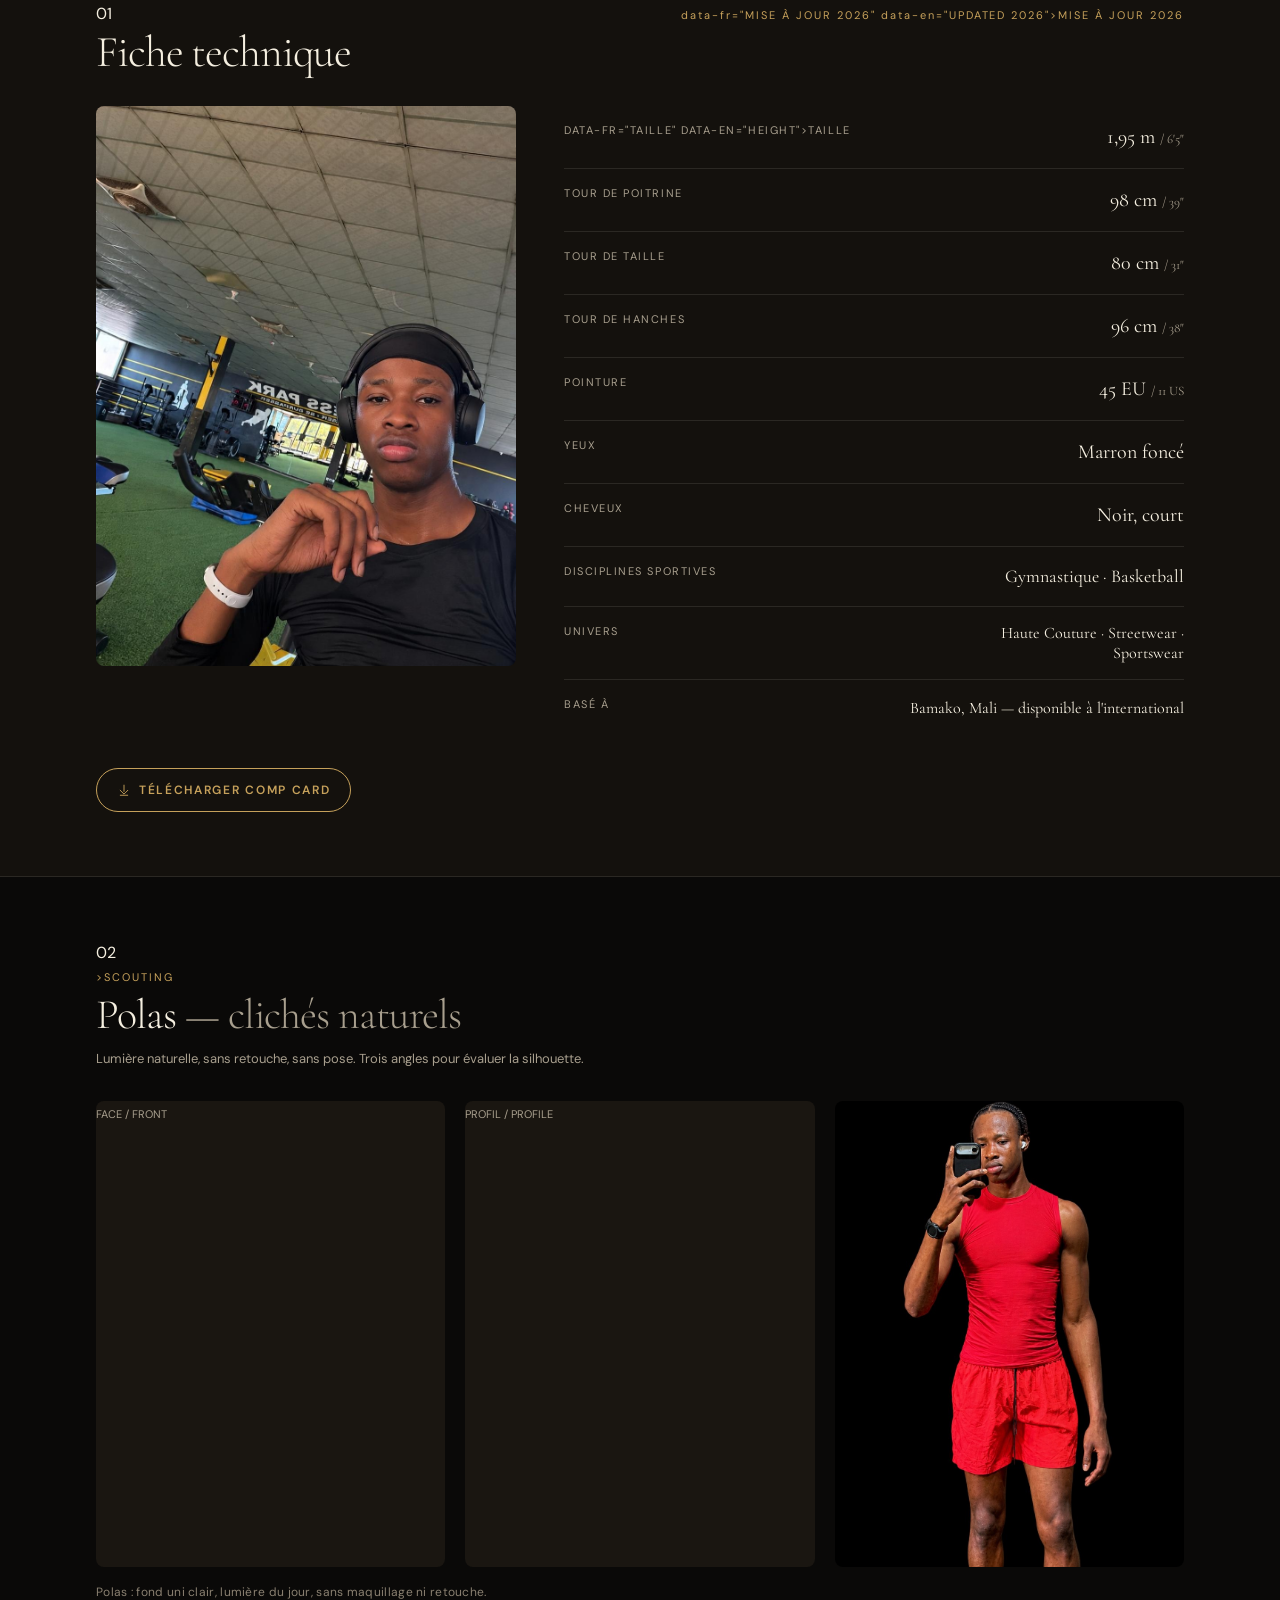
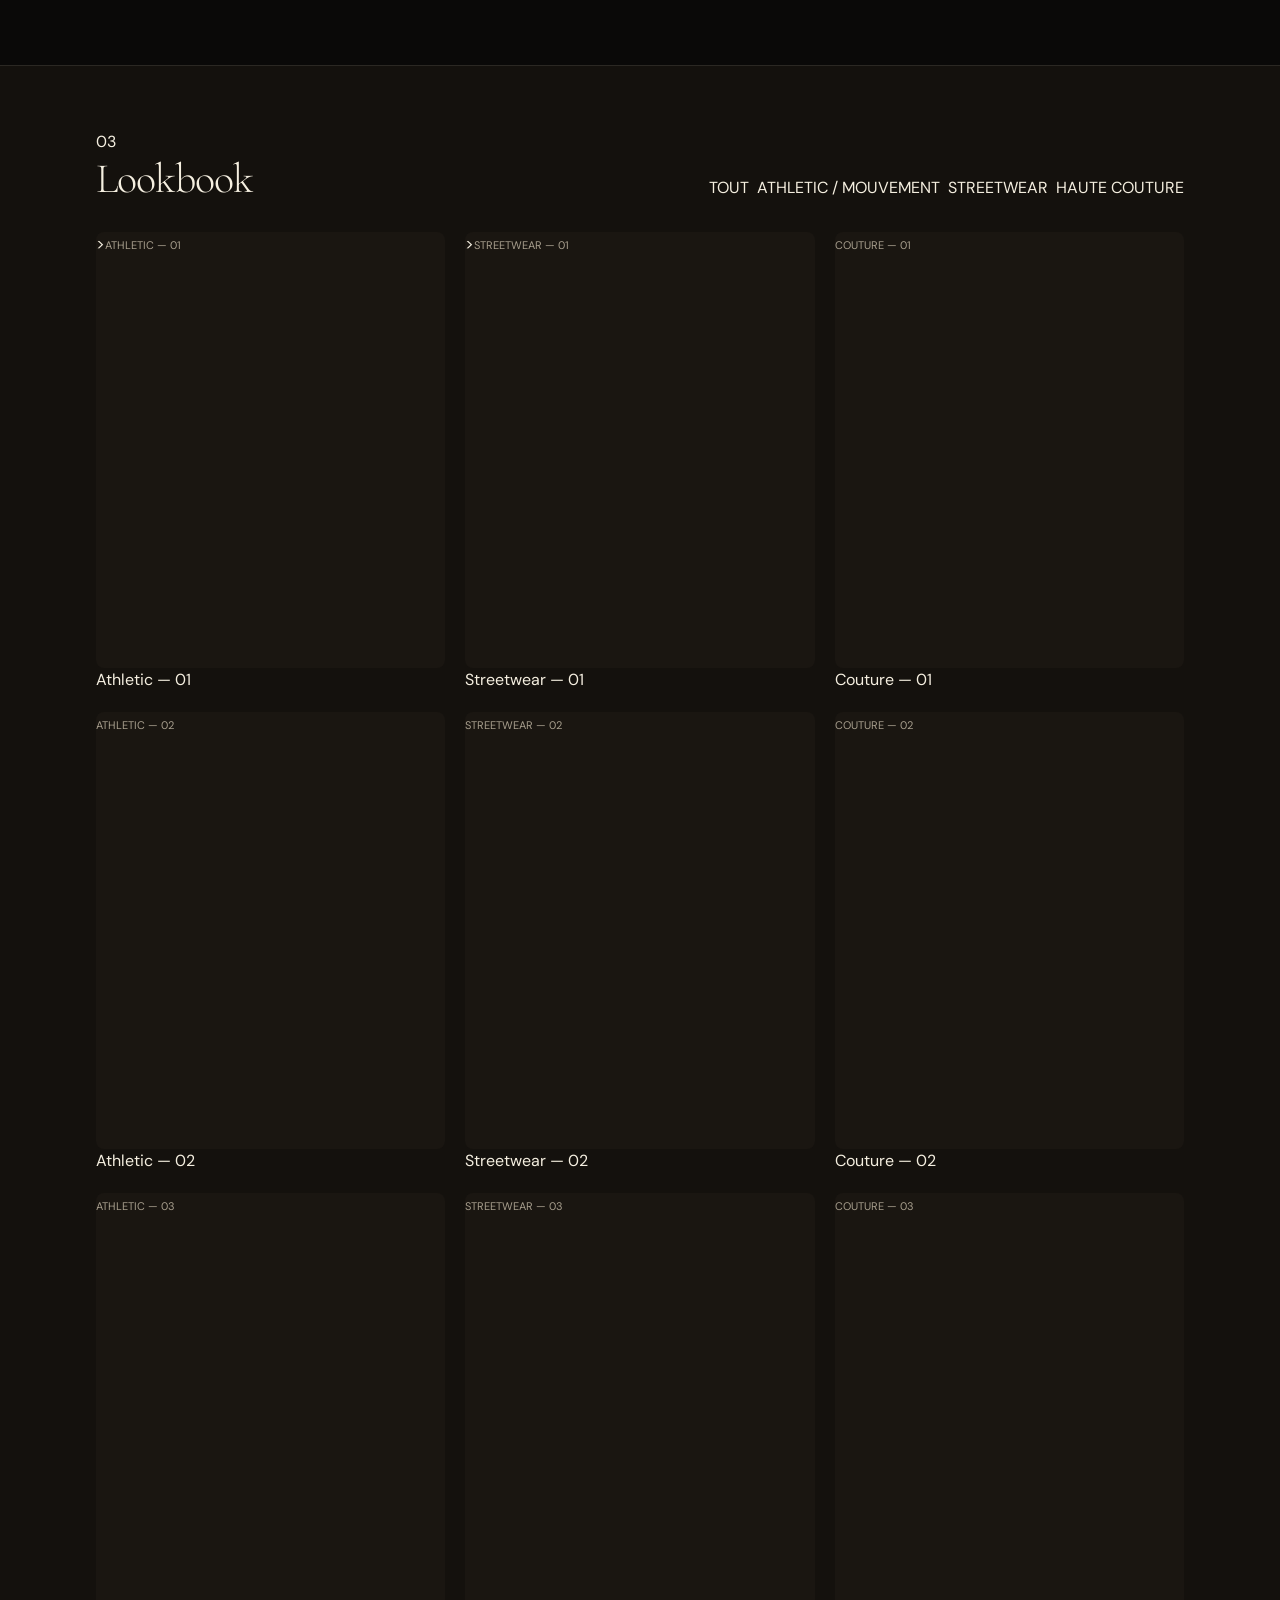
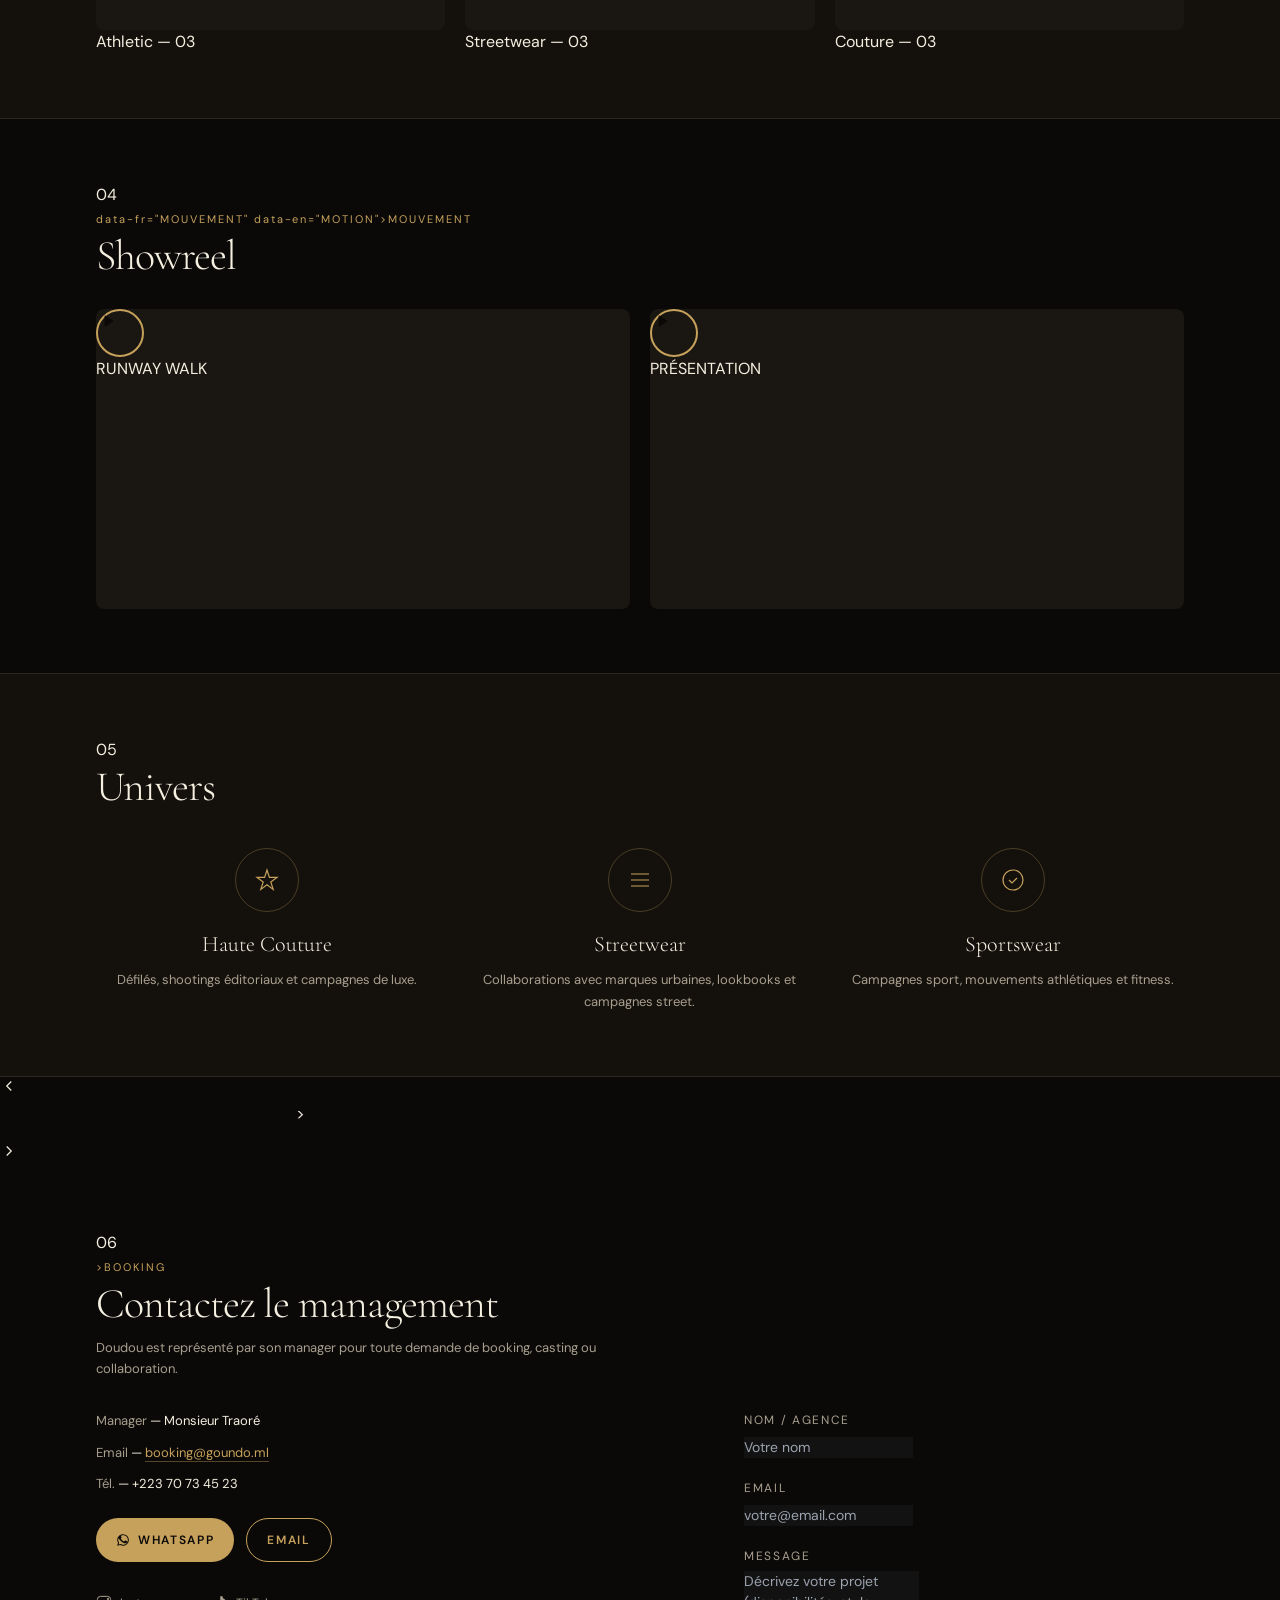
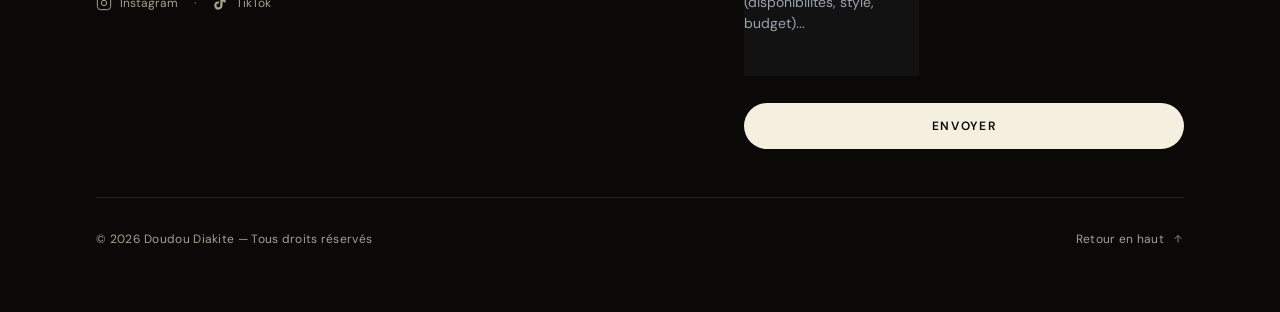
==== commit 0d12f1c3: "qa: add Escape to close mobile menu + unify booking@goundo.ml email" ====
--- a/index.html
+++ b/index.html
@@ -431,7 +431,7 @@
           
           <p><span class="text-inkdim">Manager</span> — <span class="text-ink">Monsieur Traoré</span></p>
           
-          <p><span class="text-inkdim">Email</span> — <a href="mailto:contact@goundo.ml" class="text-gold hover:text-ink underline underline-offset-4 decoration-gold/40">booking@goundo.ml</a></p>
+          <p><span class="text-inkdim">Email</span> — <a href="mailto:booking@goundo.ml" class="text-gold hover:text-ink underline underline-offset-4 decoration-gold/40">booking@goundo.ml</a></p>
           
           <p><span class="text-inkdim">Tél.</span> — <a href="tel:+22370734523" class="text-ink hover:text-gold">+223 70 73 45 23</a></p>
         </div>
@@ -441,7 +441,7 @@
             <svg width="14" height="14" viewBox="0 0 24 24" fill="currentColor"><path d="M19.05 4.91A9.82 9.82 0 0 0 12.04 2C6.58 2 2.13 6.45 2.13 11.91c0 1.75.46 3.45 1.32 4.95L2 22l5.26-1.38a9.78 9.78 0 0 0 4.78 1.22h.01c5.46 0 9.91-4.45 9.91-9.91 0-2.65-1.03-5.14-2.91-7.02zm-7.01 15.24h-.01a8.16 8.16 0 0 1-4.16-1.14l-.3-.18-3.12.82.83-3.04-.2-.31a8.26 8.26 0 0 1-1.27-4.39c0-4.55 3.71-8.26 8.27-8.26 2.21 0 4.29.86 5.85 2.43a8.22 8.22 0 0 1 2.42 5.84c0 4.56-3.71 8.27-8.27 8.27zm6.74-6.19c-.37-.19-2.19-1.08-2.53-1.21-.34-.12-.59-.18-.84.18-.25.37-.96 1.21-1.18 1.45-.22.25-.44.28-.81.09-.37-.19-1.57-.58-2.99-1.84-1.11-.99-1.86-2.21-2.08-2.58-.22-.37-.02-.57.17-.76.17-.17.37-.44.56-.66.19-.22.25-.37.37-.62.12-.25.06-.46-.03-.64-.09-.19-.84-2.02-1.15-2.77-.3-.72-.61-.62-.84-.63l-.72-.01c-.25 0-.64.09-.98.46-.34.37-1.28 1.25-1.28 3.05s1.31 3.54 1.49 3.78c.19.25 2.58 3.94 6.24 5.52.87.38 1.55.6 2.08.77.87.28 1.67.24 2.3.15.7-.1 2.19-.89 2.5-1.76.31-.86.31-1.6.22-1.76-.09-.15-.34-.25-.71-.44z"/></svg>
             WHATSAPP
           </a>
-          <a href="mailto:contact@goundo.ml" class="inline-flex items-center gap-2 border border-gold text-gold text-[12px] tracking-[.14em] font-semibold px-5 py-3 rounded-full hover:bg-gold hover:text-bg transition-colors">EMAIL</a>
+          <a href="mailto:booking@goundo.ml" class="inline-flex items-center gap-2 border border-gold text-gold text-[12px] tracking-[.14em] font-semibold px-5 py-3 rounded-full hover:bg-gold hover:text-bg transition-colors">EMAIL</a>
         </div>
 
         <!-- Réseaux sociaux -->
@@ -554,6 +554,17 @@
       ? '<path d="M6 6l12 12M18 6L6 18"/>'
       : '<path d="M4 7h16M4 12h16M4 17h16"/>';
   });
+  // Fermer le mobile menu avec Escape (accessibilité)
+  document.addEventListener("keydown", e => {
+    if (e.key === "Escape" && !mm.hidden) {
+      mm.classList.remove("open");
+      mm.hidden = true;
+      mm.setAttribute("aria-hidden", "true");
+      burger.setAttribute("aria-expanded", "false");
+      burgerIcon.innerHTML = "<path d=\"M4 7h16M4 12h16M4 17h16"/>";
+    }
+  });
+
   mm.querySelectorAll('a').forEach(a => a.addEventListener('click', () => {
     mm.classList.remove('open');
     mm.hidden = true;
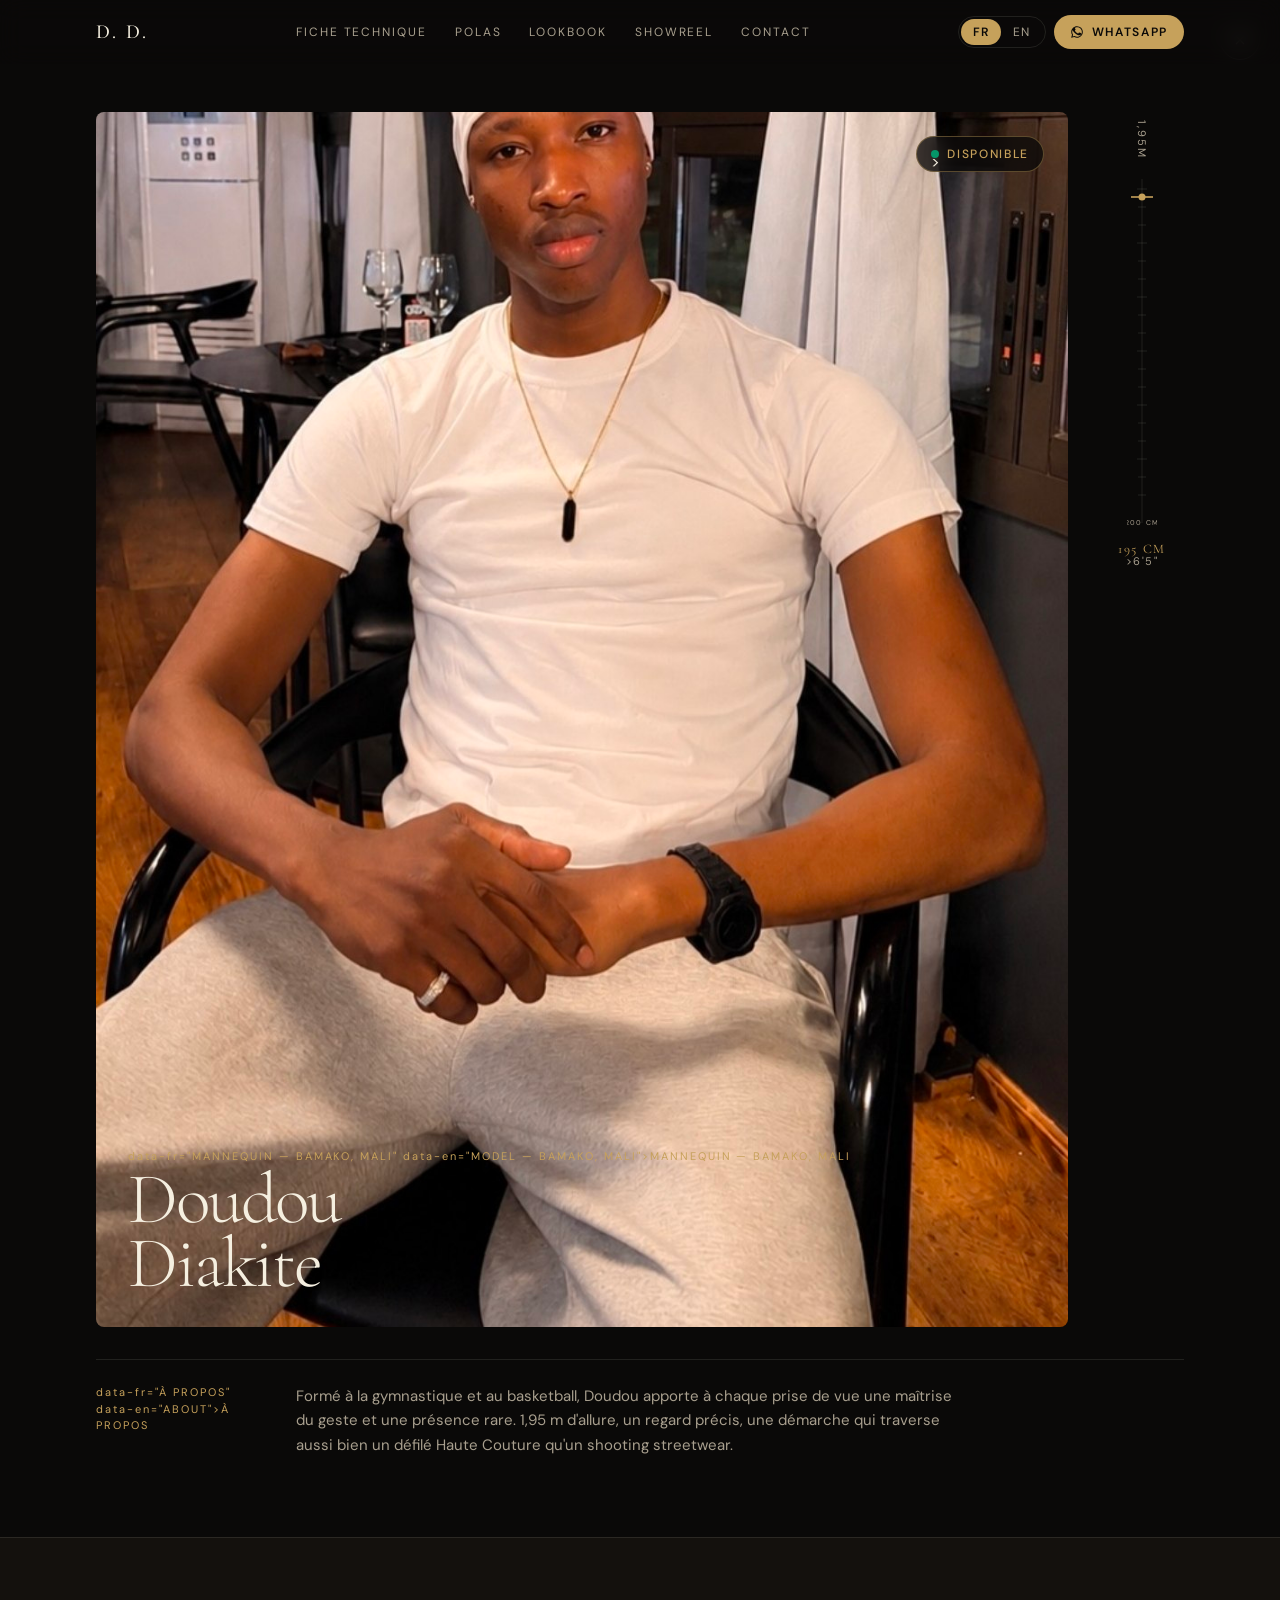
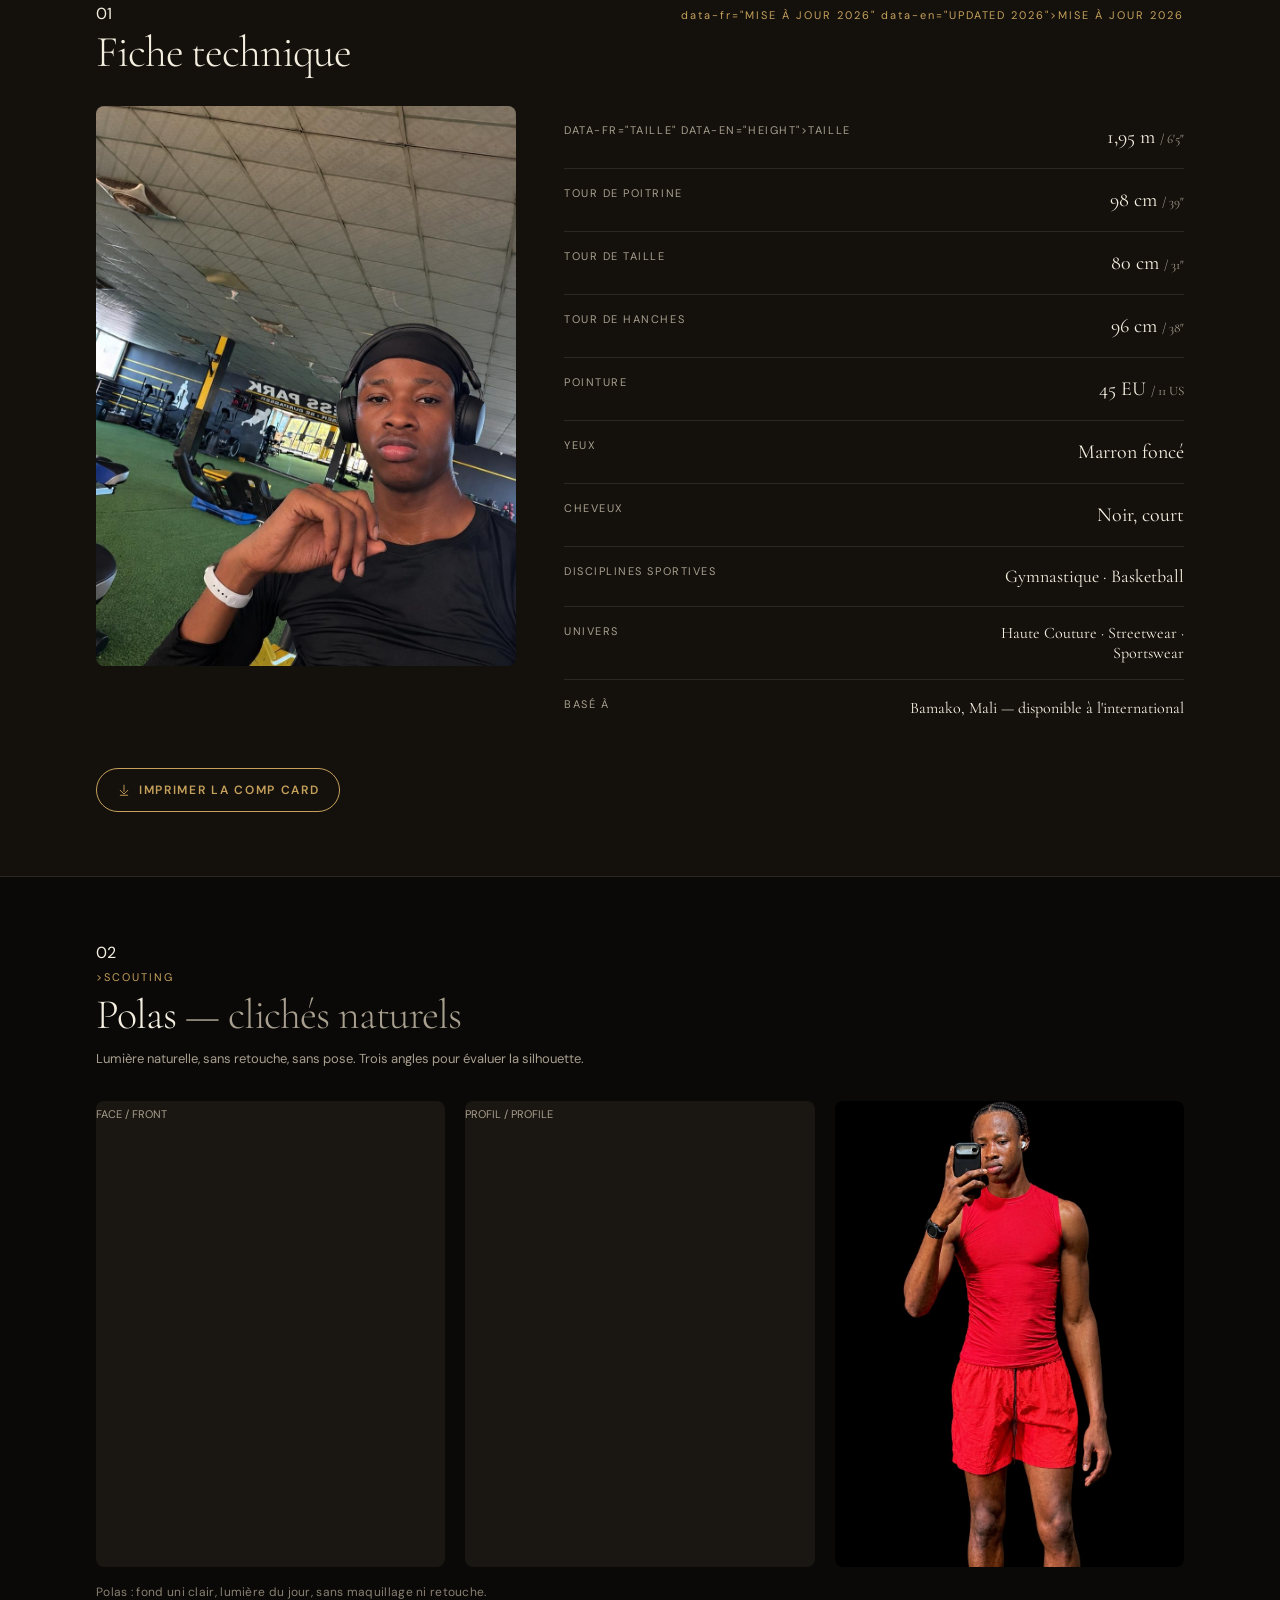
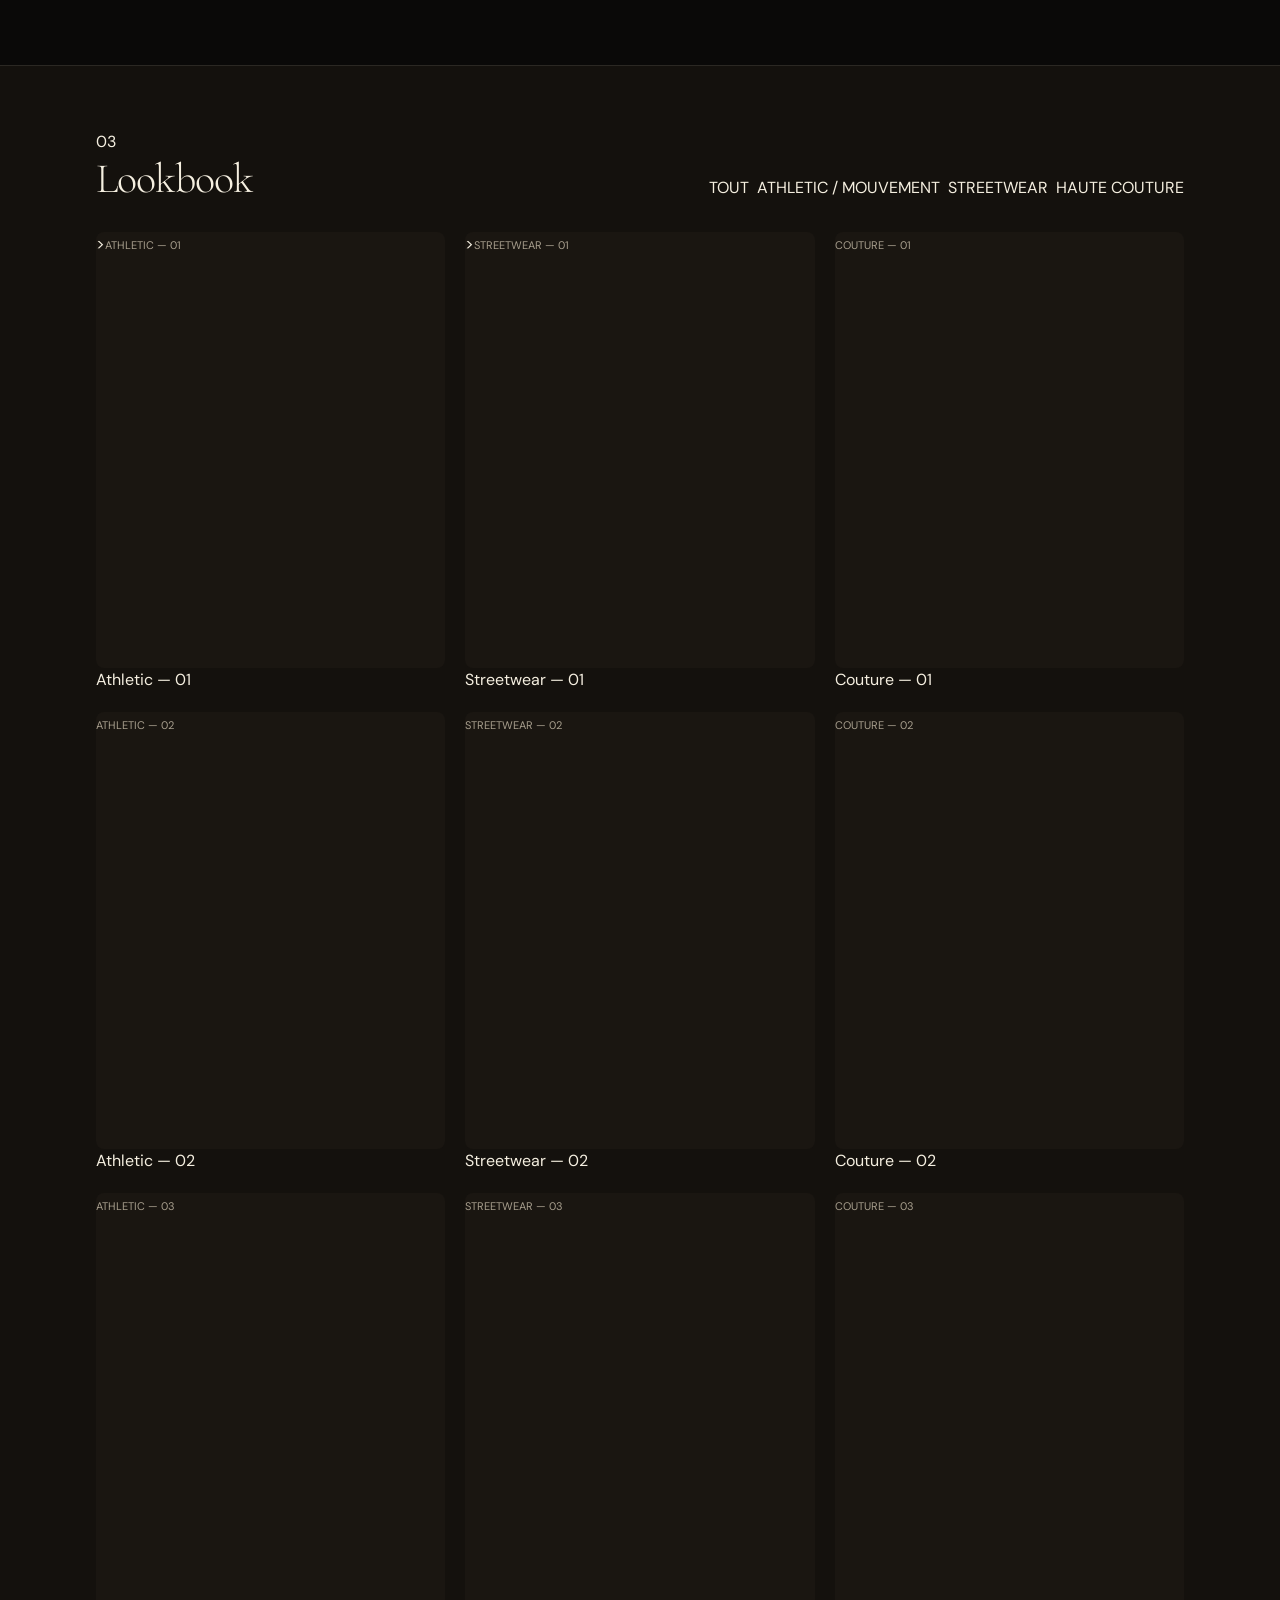
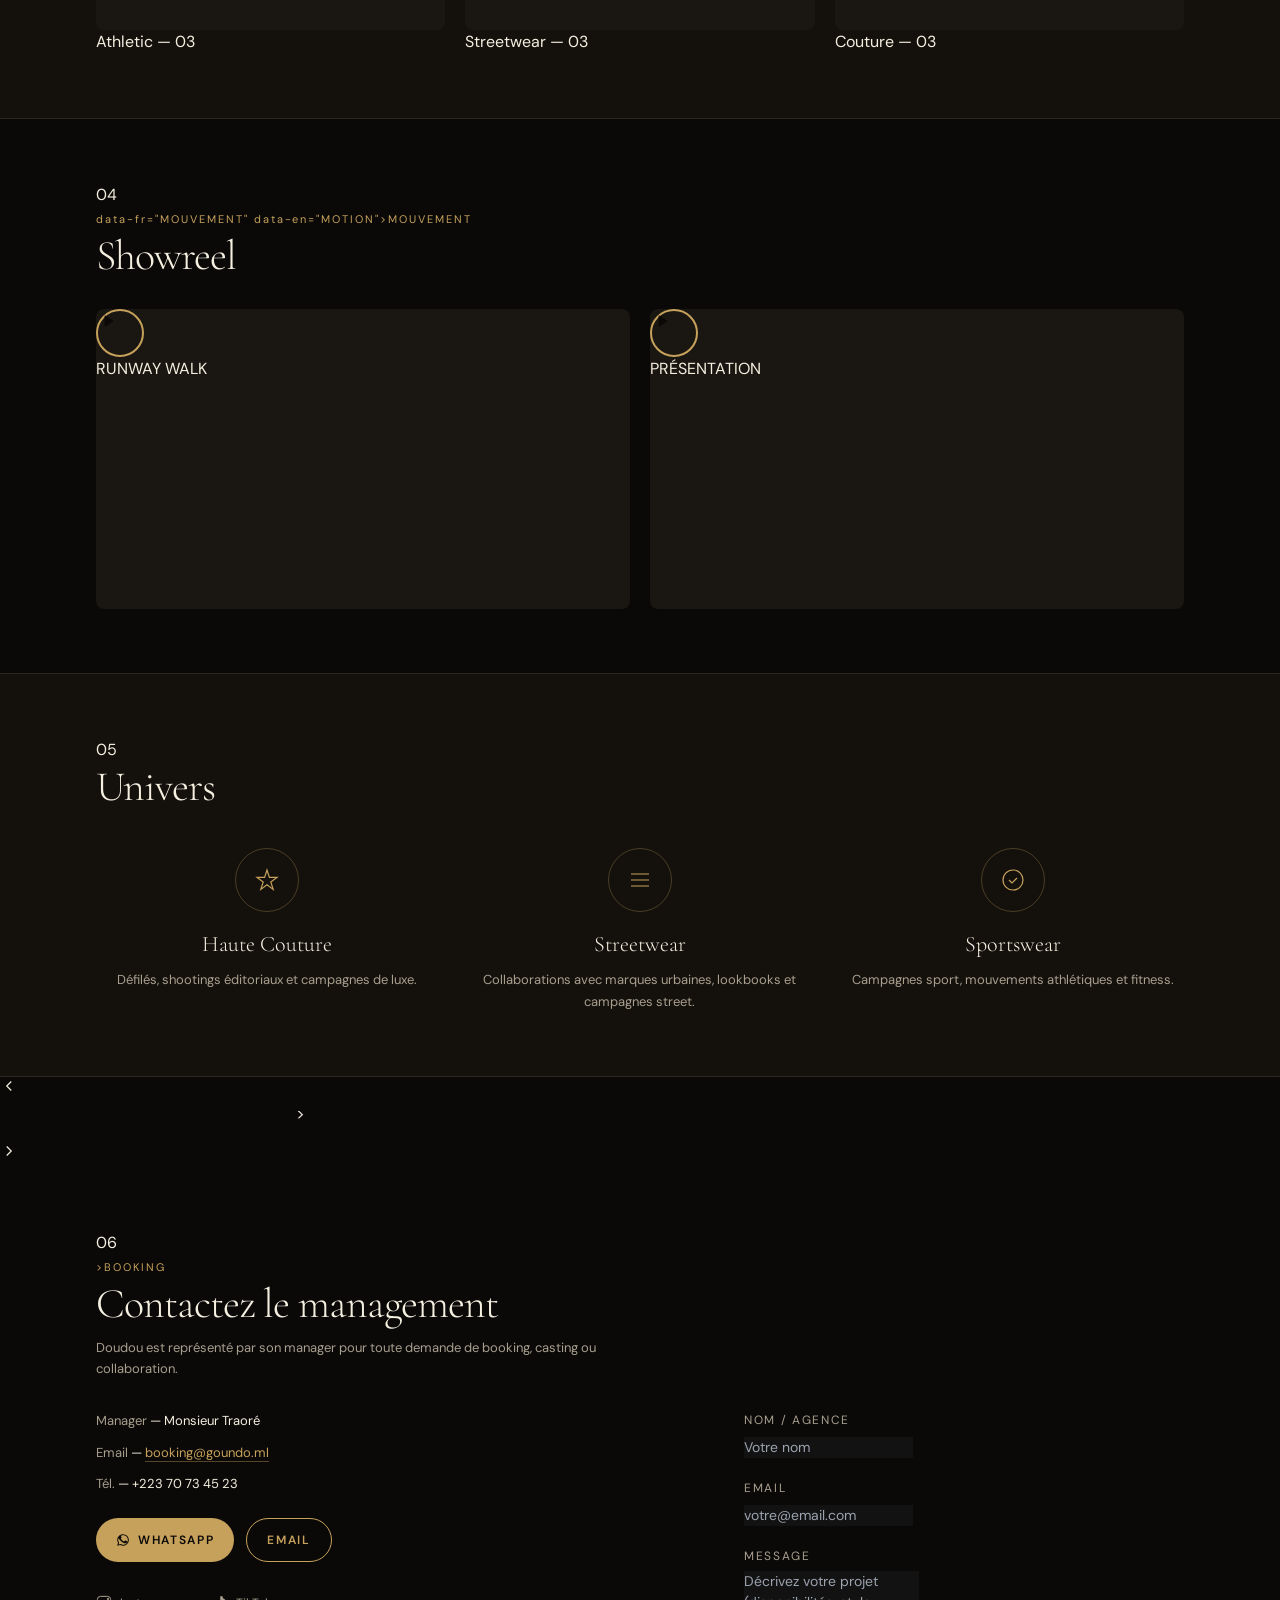
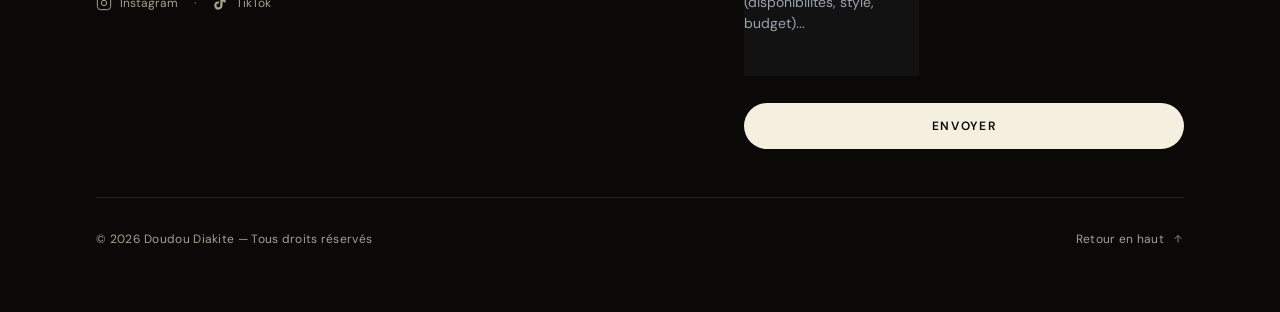
==== commit 7ecd0182: "fix: avoid dead portfolio interactions" ====
--- a/index.html
+++ b/index.html
@@ -1,763 +1,765 @@
-<!DOCTYPE html>
-<html lang="fr">
-<head>
-  <meta charset="utf-8">
-  <meta name="viewport" content="width=device-width, initial-scale=1">
-  <title>Doudou Diakite — Mannequin International | Bamako — Paris</title>
-  <meta name="description" content="Doudou Diakite — Mannequin international 1,95m basé à Bamako. Haute Couture, Streetwear, Sportswear. Disponible à l'international.">
-
-  <!-- ============ SEO ============ -->
-  <meta property="og:type" content="website">
-  <meta property="og:title" content="Doudou Diakite — Mannequin International | Bamako">
-  <meta property="og:description" content="Mannequin international 1,95m. Haute Couture, Streetwear, Sportswear. Disponible à l'international.">
-  <meta property="og:image" content="images/hero.jpg">
-  <meta property="og:locale" content="fr_FR">
-  <meta property="og:locale:alternate" content="en_US">
-  <meta name="twitter:card" content="summary_large_image">
-  <meta name="twitter:title" content="Doudou Diakite — Mannequin International">
-  <meta name="twitter:description" content="Mannequin international 1,95m basé à Bamako. Haute Couture, Streetwear, Sportswear.">
-  <meta name="twitter:image" content="images/hero.jpg">
-
-  <!-- ============ Favicon SVG ============ -->
-  <link rel="icon" href="data:image/svg+xml,<svg xmlns='http://www.w3.org/2000/svg' viewBox='0 0 100 100'><rect width='100' height='100' rx='20' fill='%230A0908'/><text x='50' y='68' font-family='Georgia,serif' font-size='52' font-weight='300' fill='%23C6A15B' text-anchor='middle' letter-spacing='-2'>D</text></svg>">
-
-  <!-- ============ Fonts ============ -->
-  <link rel="preconnect" href="https://fonts.googleapis.com">
-  <link rel="preconnect" href="https://fonts.gstatic.com" crossorigin>
-  <link href="https://fonts.googleapis.com/css2?family=Cormorant+Garamond:wght@300;400;500;600;700&family=DM+Sans:wght@300;400;500;600&display=swap" rel="stylesheet">
-
-  <!-- ============ Tailwind compilé ============ -->
-  <link rel="stylesheet" href="assets/tailwind.css">
-
-<!-- ============ CSS custom ============ -->
-  <link rel="stylesheet" href="assets/custom.css">
-  <meta name="color-scheme" content="dark">
-  <style>
-    .reduced-motion * { animation: none !important; transition: none !important; }
-  </style></head>
-<body class="bg-bg text-ink">
-
-  <!-- Skip link -->
-  <a href="#top" class="skip-link">Aller au contenu</a>
-
-  <!-- Scroll progress -->
-  <div id="scrollProgress" aria-hidden="true"></div>
-
-  <!-- ============ HEADER ============ -->
-  <header id="header" class="fixed top-0 inset-x-0 z-50 transition-all duration-300">
-    <div class="max-w-6xl mx-auto px-5 lg:px-8 h-16 flex items-center justify-between gap-4">
-      <a href="#top" class="font-display text-[20px] tracking-[.14em] text-ink font-medium" aria-label="Doudou Diakite — Accueil">D.&nbsp;D.</a>
-
-      <nav class="hidden lg:flex items-center gap-7 text-[12px] tracking-[.16em] text-inkdim" aria-label="Navigation principale">
-        <a href="#compcard" class="nav-link hover:text-gold transition-colors" data-fr="FICHE TECHNIQUE" data-en="COMP CARD">FICHE TECHNIQUE</a>
-        <a href="#polas" class="nav-link hover:text-gold transition-colors">POLAS</a>
-        <a href="#lookbook" class="nav-link hover:text-gold transition-colors">LOOKBOOK</a>
-        <a href="#showreel" class="nav-link hover:text-gold transition-colors">SHOWREEL</a>
-        <a href="#contact" class="nav-link hover:text-gold transition-colors">CONTACT</a>
-      </nav>
-
-      <div class="flex items-center gap-2">
-        <div class="hidden sm:flex items-center rounded-full border border-hair p-0.5">
-          <button id="btnFR" class="px-3 py-1 rounded-full text-[12px] tracking-widest bg-gold text-bg font-semibold">FR</button>
-          <button id="btnEN" class="px-3 py-1 rounded-full text-[12px] tracking-widest text-inkdim hover:text-ink">EN</button>
-        </div>
-
-        
-        <a href="https://wa.me/22370734523?text=Bonjour,%20je%20suis%20interessé%20par%20vos%20services%20de%20mannequinat" target="_blank" rel="noopener" class="hidden sm:inline-flex items-center gap-2 bg-gold text-bg text-[12px] tracking-[.14em] font-semibold px-4 py-2 rounded-full hover:bg-ink transition-colors">
-          <svg width="14" height="14" viewBox="0 0 24 24" fill="currentColor"><path d="M19.05 4.91A9.82 9.82 0 0 0 12.04 2C6.58 2 2.13 6.45 2.13 11.91c0 1.75.46 3.45 1.32 4.95L2 22l5.26-1.38a9.78 9.78 0 0 0 4.78 1.22h.01c5.46 0 9.91-4.45 9.91-9.91 0-2.65-1.03-5.14-2.91-7.02zm-7.01 15.24h-.01a8.16 8.16 0 0 1-4.16-1.14l-.3-.18-3.12.82.83-3.04-.2-.31a8.26 8.26 0 0 1-1.27-4.39c0-4.55 3.71-8.26 8.27-8.26 2.21 0 4.29.86 5.85 2.43a8.22 8.22 0 0 1 2.42 5.84c0 4.56-3.71 8.27-8.27 8.27zm6.74-6.19c-.37-.19-2.19-1.08-2.53-1.21-.34-.12-.59-.18-.84.18-.25.37-.96 1.21-1.18 1.45-.22.25-.44.28-.81.09-.37-.19-1.57-.58-2.99-1.84-1.11-.99-1.86-2.21-2.08-2.58-.22-.37-.02-.57.17-.76.17-.17.37-.44.56-.66.19-.22.25-.37.37-.62.12-.25.06-.46-.03-.64-.09-.19-.84-2.02-1.15-2.77-.3-.72-.61-.62-.84-.63l-.72-.01c-.25 0-.64.09-.98.46-.34.37-1.28 1.25-1.28 3.05s1.31 3.54 1.49 3.78c.19.25 2.58 3.94 6.24 5.52.87.38 1.55.6 2.08.77.87.28 1.67.24 2.3.15.7-.1 2.19-.89 2.5-1.76.31-.86.31-1.6.22-1.76-.09-.15-.34-.25-.71-.44z"/></svg>
-          WHATSAPP
-        </a>
-
-        <button id="burger" class="lg:hidden w-9 h-9 grid place-items-center border border-hair rounded-full text-ink" aria-label="Ouvrir le menu" aria-expanded="false">
-          <svg id="burgerIcon" width="16" height="16" viewBox="0 0 24 24" fill="none" stroke="currentColor" stroke-width="1.6"><path d="M4 7h16M4 12h16M4 17h16"/></svg>
-        </button>
-      </div>
-    </div>
-
-    <!-- Mobile menu -->
-    <div id="mobileMenu" class="lg:hidden border-t border-hair bg-bgalt" hidden aria-hidden="true">
-      <nav class="px-5 py-4 flex flex-col gap-1 text-[12px] tracking-[.16em] text-inkdim" aria-label="Navigation mobile">
-        <a href="#compcard" class="py-2.5 hover:text-ink" data-fr="FICHE TECHNIQUE" data-en="COMP CARD">FICHE TECHNIQUE</a>
-        <a href="#polas" class="py-2.5 hover:text-ink">POLAS</a>
-        <a href="#lookbook" class="py-2.5 hover:text-ink">LOOKBOOK</a>
-        <a href="#showreel" class="py-2.5 hover:text-ink">SHOWREEL</a>
-        <a href="#contact" class="py-2.5 hover:text-ink">CONTACT</a>
-        <div class="flex gap-2 pt-3">
-          <button id="btnFRm" class="flex-1 py-2 rounded-full text-[12px] tracking-widest bg-gold text-bg font-semibold">FR</button>
-          <button id="btnENm" class="flex-1 py-2 rounded-full text-[12px] tracking-widest border border-hair text-inkdim">EN</button>
-        </div>
-      </nav>
-    </div>
-  </header>
-  <div class="h-16"></div>
-
-  <!-- ============ HERO ============ -->
-  <section id="top" class="relative w-full" style="min-height: 100vh;">
-    <div class="max-w-6xl mx-auto px-5 lg:px-8 pt-8 lg:pt-12">
-      <div class="grid lg:grid-cols-[1fr_84px] gap-6 lg:gap-8">
-        <!-- Photo + overlay -->
-        <div class="relative">
-          <div class="relative rise rise-1 w-full overflow-hidden rounded-lg" style="aspect-ratio: 4/5; min-height: 520px;">
-            
-            <img src="images/hero.jpg" class="absolute inset-0 w-full h-full object-cover ken-burns" alt="Doudou Diakite — Mannequin" loading="eager" fetchpriority="high">
-          </div>
-
-          <!-- Badge dispo -->
-          <div class="rise rise-2 absolute top-4 right-4 lg:top-6 lg:right-6 flex items-center gap-2 bg-bg/75 backdrop-blur-md border border-gold/40 rounded-full px-3.5 py-2">
-            <span class="w-2 h-2 rounded-full bg-emerald-600 animate-pulse" <!-- impeccable-disable pulsing-dot low-contrast -->></span>
-            <a href="#contact" class="text-[12px] sm:text-[12px] tracking-[.14em] text-gold font-medium whitespace-nowrap" data-fr="DISPONIBLE" data-en="AVAILABLE">DISPONIBLE</a>
-          </div>
-
-          <!-- Nom overlaid -->
-          <div class="rise rise-3 absolute left-5 bottom-5 lg:left-8 lg:bottom-8">
-            <p class="text-[11px] sm:text-[12px] tracking-[.18em] text-gold mb-1" <!-- impeccable-disable hero-eyebrow-chip --> data-fr="MANNEQUIN — BAMAKO, MALI" data-en="MODEL — BAMAKO, MALI">MANNEQUIN — BAMAKO, MALI</p>
-            <h1 class="font-display font-light leading-[.88] tracking-[-.03em] text-ink" style="font-size: clamp(38px, 7vw, 72px);">
-              Doudou<br>Diakite
-            </h1>
-          </div>
-        </div>
-
-        <!-- Ruler desktop only -->
-        <div class="hidden lg:flex flex-col items-center gap-3 pt-2">
-          <p class="text-[11px] tracking-[.18em] text-inkdim [writing-mode:vertical-rl] <!-- impeccable-disable wide-tracking -->">1,95M</p>
-          <svg width="30" height="360" viewBox="0 0 30 360" class="text-hair">
-            <line x1="15" y1="8" x2="15" y2="352" stroke="currentColor" stroke-width="1"></line>
-            <g stroke="currentColor" stroke-width="1">
-              <line x1="10" y1="18" x2="20" y2="18"></line><line x1="11" y1="36" x2="19" y2="36"></line><line x1="11" y1="54" x2="19" y2="54"></line><line x1="10" y1="72" x2="20" y2="72"></line>
-              <line x1="11" y1="90" x2="19" y2="90"></line><line x1="11" y1="108" x2="19" y2="108"></line><line x1="10" y1="126" x2="20" y2="126"></line><line x1="11" y1="144" x2="19" y2="144"></line>
-              <line x1="11" y1="162" x2="19" y2="162"></line><line x1="10" y1="180" x2="20" y2="180"></line><line x1="11" y1="198" x2="19" y2="198"></line><line x1="11" y1="216" x2="19" y2="216"></line>
-              <line x1="10" y1="234" x2="20" y2="234"></line><line x1="11" y1="252" x2="19" y2="252"></line><line x1="11" y1="270" x2="19" y2="270"></line><line x1="10" y1="288" x2="20" y2="288"></line>
-              <line x1="11" y1="306" x2="19" y2="306"></line><line x1="11" y1="324" x2="19" y2="324"></line>
-            </g>
-            <g>
-              <line x1="4" y1="26" x2="26" y2="26" stroke="#C6A15B" stroke-width="1.6"></line>
-              <circle cx="15" cy="26" r="3.5" fill="#C6A15B"></circle>
-            </g>
-            <text x="15" y="354" text-anchor="middle" font-size="7" letter-spacing="1.2" fill="#A89F8E">200 CM</text>
-          </svg>
-          <div class="text-center leading-none">
-            <p class="font-display text-[13px] tracking-[.12em] text-gold">195 CM</p>
-            <p class="text-[11px] tracking-[.14em] text-inkdim" <!-- impeccable-disable wide-tracking -->>6'5"</p>
-          </div>
-        </div>
-      </div>
-
-      <!-- Bio strip -->
-      <div class="rise rise-4 mt-6 lg:mt-8 border-t border-hair pt-6 grid lg:grid-cols-[160px_1fr] gap-4 lg:gap-10">
-        <p class="text-[11px] tracking-[.18em] text-gold" <!-- impeccable-disable tiny-text --> data-fr="À PROPOS" data-en="ABOUT">À PROPOS</p>
-        <p class="text-[15px] leading-relaxed text-inkdim max-w-2xl" data-fr="Formé à la gymnastique et au basketball, Doudou apporte à chaque prise de vue une maîtrise du geste et une présence rare. 1,95 m d'allure, un regard précis, une démarche qui traverse aussi bien un défilé Haute Couture qu'un shooting streetwear." data-en="Trained in gymnastics and basketball, Doudou brings control, movement and presence to every shoot. Standing 6'5&quot;, with a precise gaze and a walk that carries as much on a Haute Couture runway as on a streetwear set.">Formé à la gymnastique et au basketball, Doudou apporte à chaque prise de vue une maîtrise du geste et une présence rare. 1,95 m d'allure, un regard précis, une démarche qui traverse aussi bien un défilé Haute Couture qu'un shooting streetwear.</p>
-      </div>
-    </div>
-  </section>
-
-  <!-- ============ COMP CARD ============ -->
-  <section id="compcard" class="mt-12 lg:mt-20 bg-bgalt border-y border-hair">
-    <div class="max-w-6xl mx-auto px-5 lg:px-8 py-12 lg:py-16">
-      <div class="reveal flex flex-wrap items-baseline justify-between gap-3 mb-8">
-        <div>
-          <span class="section-num">01</span>
-          <h2 class="font-display text-[28px] lg:text-[44px] font-light tracking-tight leading-none mt-1" data-fr="Fiche technique" data-en="Comp card">Fiche technique</h2>
-        </div>
-        <span class="text-[11px] tracking-[.18em] text-gold" <!-- impeccable-disable tiny-text --> data-fr="MISE À JOUR 2026" data-en="UPDATED 2026">MISE À JOUR 2026</span>
-      </div>
-
-      <div class="grid lg:grid-cols-[420px_1fr] gap-8 lg:gap-12">
-        <div class="reveal reveal-delay-1 relative overflow-hidden rounded-lg" style="aspect-ratio: 3/4;">
-          <img src="images/profil.jpg" class="absolute inset-0 w-full h-full object-cover" alt="Doudou Diakite portrait" loading="lazy">
-        </div>
-
-        <dl class="reveal reveal-delay-2 divide-y divide-hair">
-          <div class="flex justify-between gap-4 py-4">
-            <dt class="text-[11px] tracking-[.14em] text-inkdim uppercase" <!-- impeccable-disable tiny-text --> <!-- impeccable-disable all-caps-body --> data-fr="Taille" data-en="Height">Taille</dt>
-            <dd class="font-display text-[20px] text-ink">1,95 m <span class="text-[13px] text-inkdim">/ 6'5"</span></dd>
-          </div>
-          <div class="flex justify-between gap-4 py-4">
-            <dt class="text-[11px] tracking-[.14em] text-inkdim uppercase" data-fr="Tour de poitrine" data-en="Chest">Tour de poitrine</dt>
-            <dd class="font-display text-[20px] text-ink">98 cm <span class="text-[13px] text-inkdim">/ 39"</span></dd>
-          </div>
-          <div class="flex justify-between gap-4 py-4">
-            <dt class="text-[11px] tracking-[.14em] text-inkdim uppercase" data-fr="Tour de taille" data-en="Waist">Tour de taille</dt>
-            <dd class="font-display text-[20px] text-ink">80 cm <span class="text-[13px] text-inkdim">/ 31"</span></dd>
-          </div>
-          <div class="flex justify-between gap-4 py-4">
-            <dt class="text-[11px] tracking-[.14em] text-inkdim uppercase" data-fr="Tour de hanches" data-en="Hips">Tour de hanches</dt>
-            <dd class="font-display text-[20px] text-ink">96 cm <span class="text-[13px] text-inkdim">/ 38"</span></dd>
-          </div>
-          <div class="flex justify-between gap-4 py-4">
-            <dt class="text-[11px] tracking-[.14em] text-inkdim uppercase" data-fr="Pointure" data-en="Shoe size">Pointure</dt>
-            <dd class="font-display text-[20px] text-ink">45 EU <span class="text-[13px] text-inkdim">/ 11 US</span></dd>
-          </div>
-          <div class="flex justify-between gap-4 py-4">
-            <dt class="text-[11px] tracking-[.14em] text-inkdim uppercase" data-fr="Yeux" data-en="Eyes">Yeux</dt>
-            <dd class="font-display text-[20px] text-ink" data-fr="Marron foncé" data-en="Dark brown">Marron foncé</dd>
-          </div>
-          <div class="flex justify-between gap-4 py-4">
-            <dt class="text-[11px] tracking-[.14em] text-inkdim uppercase" data-fr="Cheveux" data-en="Hair">Cheveux</dt>
-            <dd class="font-display text-[20px] text-ink" data-fr="Noir, court" data-en="Black, short">Noir, court</dd>
-          </div>
-          <div class="flex justify-between gap-4 py-4">
-            <dt class="text-[11px] tracking-[.14em] text-inkdim uppercase" data-fr="Disciplines sportives" data-en="Athletic background">Disciplines sportives</dt>
-            <dd class="font-display text-[18px] text-ink">Gymnastique · Basketball</dd>
-          </div>
-          <div class="flex justify-between gap-4 py-4">
-            <dt class="text-[11px] tracking-[.14em] text-inkdim uppercase" data-fr="Univers" data-en="Categories">Univers</dt>
-            <dd class="font-display text-[16px] text-ink leading-tight text-right">Haute Couture · Streetwear ·<br>Sportswear</dd>
-          </div>
-          <div class="flex justify-between gap-4 py-4">
-            <dt class="text-[11px] tracking-[.14em] text-inkdim uppercase" data-fr="Basé à" data-en="Based in">Basé à</dt>
-            <dd class="font-display text-[16px] text-ink text-right" data-fr="Bamako, Mali — disponible à l'international" data-en="Bamako, Mali — available worldwide">Bamako, Mali — disponible à l'international</dd>
-          </div>
-        </dl>
-      </div>
-
-      <div class="reveal reveal-delay-3 mt-8">
-        <button onclick="window.print()" class="inline-flex items-center gap-2 border border-gold text-gold text-[12px] tracking-[.14em] font-semibold px-5 py-3 rounded-full hover:bg-gold hover:text-bg transition-colors" data-fr="TÉLÉCHARGER COMP CARD" data-en="DOWNLOAD COMP CARD">
-          <svg width="14" height="14" viewBox="0 0 24 24" fill="none" stroke="currentColor" stroke-width="1.6"><path d="M12 3v12M5 12l7 7 7-7M5 21h14"/></svg>
-          TÉLÉCHARGER COMP CARD
-        </button>
-      </div>
-    </div>
-  </section>
-
-  <!-- ============ POLAS ============ -->
-  <section id="polas" class="max-w-6xl mx-auto px-5 lg:px-8 py-12 lg:py-16">
-    <div class="reveal mb-8">
-      <span class="section-num">02</span>
-      <p class="text-[11px] tracking-[.18em] text-gold mb-2 mt-1" <!-- impeccable-disable kicker-above-heading -->>SCOUTING</p>
-      <h2 class="font-display text-[26px] lg:text-[42px] font-light leading-none tracking-tight">Polas <span class="text-inkdim font-light">— clichés naturels</span></h2>
-      <p class="mt-3 text-[13px] leading-relaxed text-inkdim max-w-lg" data-fr="Lumière naturelle, sans retouche, sans pose. Trois angles pour évaluer la silhouette." data-en="Natural light, unretouched, unposed. Three angles to assess the silhouette.">Lumière naturelle, sans retouche, sans pose. Trois angles pour évaluer la silhouette.</p>
-    </div>
-
-    <div class="reveal reveal-delay-1 grid grid-cols-1 sm:grid-cols-2 lg:grid-cols-3 gap-4 lg:gap-5">
-      
-      <div class="ph rounded-lg" style="aspect-ratio:3/4" data-label="FACE / FRONT"></div>
-      
-      <div class="ph rounded-lg" style="aspect-ratio:3/4" data-label="PROFIL / PROFILE"></div>
-      <div class="sm:col-span-2 lg:col-span-1 overflow-hidden relative rounded-lg" style="aspect-ratio:3/4">
-        <img src="images/plein_pied.jpg" class="absolute inset-0 w-full h-full object-cover" alt="Doudou Diakite — Plein pied" loading="lazy" style="object-position:center top">
-      </div>
-    </div>
-    <p class="mt-4 text-[12px] tracking-wide text-inkfaint">Polas : fond uni clair, lumière du jour, sans maquillage ni retouche.</p>
-  </section>
-
-  <!-- ============ LOOKBOOK ============ -->
-  <section id="lookbook" class="bg-bgalt border-y border-hair">
-    <div class="max-w-6xl mx-auto px-5 lg:px-8 py-12 lg:py-16">
-      <div class="reveal flex flex-col lg:flex-row lg:items-end justify-between gap-5 mb-8">
-        <div>
-          <span class="section-num">03</span>
-          <h2 class="font-display text-[26px] lg:text-[42px] font-light leading-none tracking-tight mt-1">Lookbook</h2>
-        </div>
-        <div class="flex flex-wrap gap-2">
-          <button class="filter-btn active" data-filter="all">TOUT</button>
-          <button class="filter-btn" data-filter="athletic" data-fr="ATHLETIC / MOUVEMENT" data-en="ATHLETIC / MOVEMENT">ATHLETIC / MOUVEMENT</button>
-          <button class="filter-btn" data-filter="streetwear">STREETWEAR</button>
-          <button class="filter-btn" data-filter="couture" data-fr="HAUTE COUTURE" data-en="HAUTE COUTURE">HAUTE COUTURE</button>
-        </div>
-      </div>
-
-      <div id="gallery" class="grid grid-cols-2 lg:grid-cols-3 gap-4 lg:gap-5">
-        <!-- REMPLACER chaque .ph par <img src="images/look-01.jpg" ...> -->
-        <div class="gallery-item" data-cat="athletic" data-caption="Athletic / Mouvement — 01" data-img="images/look-01.jpg">
-          <div class="ph" style="aspect-ratio:4/5" data-label="ATHLETIC — 01" <!-- impeccable-disable cramped-padding -->></div>
-          <div class="gallery-overlay"><span class="gallery-caption">Athletic — 01</span></div>
-        </div>
-        <div class="gallery-item" data-cat="streetwear" data-caption="Streetwear — 01" data-img="images/look-02.jpg">
-          <div class="ph" style="aspect-ratio:4/5" data-label="STREETWEAR — 01" <!-- impeccable-disable cramped-padding -->></div>
-          <div class="gallery-overlay"><span class="gallery-caption">Streetwear — 01</span></div>
-        </div>
-        <div class="gallery-item" data-cat="couture" data-caption="Haute Couture — 01" data-img="images/look-03.jpg">
-          <div class="ph" style="aspect-ratio:4/5" data-label="COUTURE — 01"></div>
-          <div class="gallery-overlay"><span class="gallery-caption">Couture — 01</span></div>
-        </div>
-        <div class="gallery-item" data-cat="athletic" data-caption="Athletic / Mouvement — 02" data-img="images/look-04.jpg">
-          <div class="ph" style="aspect-ratio:4/5" data-label="ATHLETIC — 02"></div>
-          <div class="gallery-overlay"><span class="gallery-caption">Athletic — 02</span></div>
-        </div>
-        <div class="gallery-item" data-cat="streetwear" data-caption="Streetwear — 02" data-img="images/look-05.jpg">
-          <div class="ph" style="aspect-ratio:4/5" data-label="STREETWEAR — 02"></div>
-          <div class="gallery-overlay"><span class="gallery-caption">Streetwear — 02</span></div>
-        </div>
-        <div class="gallery-item" data-cat="couture" data-caption="Haute Couture — 02" data-img="images/look-06.jpg">
-          <div class="ph" style="aspect-ratio:4/5" data-label="COUTURE — 02"></div>
-          <div class="gallery-overlay"><span class="gallery-caption">Couture — 02</span></div>
-        </div>
-        <div class="gallery-item" data-cat="athletic" data-caption="Athletic / Mouvement — 03" data-img="images/look-07.jpg">
-          <div class="ph" style="aspect-ratio:4/5" data-label="ATHLETIC — 03"></div>
-          <div class="gallery-overlay"><span class="gallery-caption">Athletic — 03</span></div>
-        </div>
-        <div class="gallery-item" data-cat="streetwear" data-caption="Streetwear — 03" data-img="images/look-08.jpg">
-          <div class="ph" style="aspect-ratio:4/5" data-label="STREETWEAR — 03"></div>
-          <div class="gallery-overlay"><span class="gallery-caption">Streetwear — 03</span></div>
-        </div>
-        <div class="gallery-item" data-cat="couture" data-caption="Haute Couture — 03" data-img="images/look-09.jpg">
-          <div class="ph" style="aspect-ratio:4/5" data-label="COUTURE — 03"></div>
-          <div class="gallery-overlay"><span class="gallery-caption">Couture — 03</span></div>
-        </div>
-      </div>
-    </div>
-  </section>
-
-  <!-- ============ SHOWREEL ============ -->
-  <section id="showreel" class="max-w-6xl mx-auto px-5 lg:px-8 py-12 lg:py-16">
-    <div class="reveal mb-8">
-      <span class="section-num">04</span>
-      <p class="text-[11px] tracking-[.18em] text-gold mb-2 mt-1" <!-- impeccable-disable kicker-above-heading --> data-fr="MOUVEMENT" data-en="MOTION">MOUVEMENT</p>
-      <h2 class="font-display text-[26px] lg:text-[42px] font-light leading-none tracking-tight">Showreel</h2>
-    </div>
-
-    <div class="grid lg:grid-cols-2 gap-5">
-      <!-- Vidéo 1 : RUNWAY WALK -->
-      <div class="reveal reveal-delay-1">
-        <!-- OPTION A : YouTube embed (recommencé) -->
-        <!-- <div class="relative overflow-hidden rounded-lg" style="aspect-ratio:16/9">
-          <iframe class="absolute inset-0 w-full h-full" src="https://www.youtube-nocookie.com/embed/VIDEO_ID?rel=0&modestbranding=1" title="Runway Walk — Doudou Diakite" frameborder="0" allow="accelerometer; autoplay; clipboard-write; encrypted-media; gyroscope; picture-in-picture" allowfullscreen loading="lazy"></iframe>
-        </div> -->
-
-        <!-- OPTION B : Vidéo auto-hébergée avec poster -->
-        <!-- <div class="relative overflow-hidden rounded-lg" style="aspect-ratio:16/9">
-          <video class="absolute inset-0 w-full h-full object-cover" controls preload="none" poster="images/poster-runway.jpg">
-            <source src="videos/runway.webm" type="video/webm">
-            <source src="videos/runway.mp4" type="video/mp4">
-            Votre navigateur ne supporte pas la lecture vidéo.
-          </video>
-          <span class="vlabel">RUNWAY WALK</span>
-        </div> -->
-
-        <!-- Placeholder temporaire (à remplacer par OPTION A ou B) -->
-        <div class="ph ph-video relative rounded-lg" style="aspect-ratio:16/9" data-label="">
-          <div class="play-btn">
-            <svg width="20" height="20" viewBox="0 0 24 24" fill="#0A0908"><path d="M8 5.14v14l11-7z"></path></svg>
-          </div>
-          <span class="vlabel">RUNWAY WALK</span>
-        </div>
-      </div>
-
-      <!-- Vidéo 2 : PRÉSENTATION -->
-      <div class="reveal reveal-delay-2">
-        <!-- OPTION A : YouTube embed -->
-        <!-- <div class="relative overflow-hidden rounded-lg" style="aspect-ratio:16/9">
-          <iframe class="absolute inset-0 w-full h-full" src="https://www.youtube-nocookie.com/embed/VIDEO_ID?rel=0&modestbranding=1" title="Présentation — Doudou Diakite" frameborder="0" allow="accelerometer; autoplay; clipboard-write; encrypted-media; gyroscope; picture-in-picture" allowfullscreen loading="lazy"></iframe>
-        </div> -->
-
-        <!-- OPTION B : Vidéo auto-hébergée avec poster -->
-        <!-- <div class="relative overflow-hidden rounded-lg" style="aspect-ratio:16/9">
-          <video class="absolute inset-0 w-full h-full object-cover" controls preload="none" poster="images/poster-presentation.jpg">
-            <source src="videos/presentation.webm" type="video/webm">
-            <source src="videos/presentation.mp4" type="video/mp4">
-            Votre navigateur ne supporte pas la lecture vidéo.
-          </video>
-          <span class="vlabel">PRÉSENTATION</span>
-        </div> -->
-
-        <!-- Placeholder temporaire -->
-        <div class="ph ph-video relative rounded-lg" style="aspect-ratio:16/9" data-label="">
-          <div class="play-btn">
-            <svg width="20" height="20" viewBox="0 0 24 24" fill="#0A0908"><path d="M8 5.14v14l11-7z"></path></svg>
-          </div>
-          <span class="vlabel" data-fr="PRÉSENTATION" data-en="INTRODUCTION">PRÉSENTATION</span>
-        </div>
-      </div>
-    </div>
-  </section>
-
-  <!-- ============ SERVICES / UNIVERS ============ -->
-  <section id="services" class="bg-bgalt border-y border-hair">
-    <div class="max-w-6xl mx-auto px-5 lg:px-8 py-12 lg:py-16">
-      <div class="reveal mb-10">
-        <span class="section-num">05</span>
-        <h2 class="font-display text-[26px] lg:text-[42px] font-light leading-none tracking-tight mt-1" data-fr="Univers" data-en="Categories">Univers</h2>
-      </div>
-
-      <div class="grid md:grid-cols-3 gap-6 lg:gap-8">
-        <div class="reveal reveal-delay-1 text-center">
-          <div class="w-16 h-16 mx-auto mb-4 rounded-full border border-gold/30 flex items-center justify-center">
-            <svg width="24" height="24" viewBox="0 0 24 24" fill="none" stroke="#C6A15B" stroke-width="1.2"><path d="M12 2l2.4 7.4H22l-6.2 4.6 2.4 7.4L12 16.8 5.8 21.4l2.4-7.4L2 9.4h7.6z"/></svg>
-          </div>
-          <h3 class="font-display text-[22px] font-light text-ink mb-2" data-fr="Haute Couture" data-en="Haute Couture">Haute Couture</h3>
-          <p class="text-[13px] text-inkdim leading-relaxed" data-fr="Défilés, shootings éditoriaux et campagnes de luxe. Présence et élégance pour les maisons les plus exigeantes." data-en="Runway shows, editorial shoots and luxury campaigns.">Défilés, shootings éditoriaux et campagnes de luxe.</p>
-        </div>
-
-        <div class="reveal reveal-delay-2 text-center">
-          <div class="w-16 h-16 mx-auto mb-4 rounded-full border border-gold/30 flex items-center justify-center">
-            <svg width="24" height="24" viewBox="0 0 24 24" fill="none" stroke="#C6A15B" stroke-width="1.2"><path d="M3 6h18M3 12h18M3 18h18"/></svg>
-          </div>
-          <h3 class="font-display text-[22px] font-light text-ink mb-2">Streetwear</h3>
-          <p class="text-[13px] text-inkdim leading-relaxed" data-fr="Collaborations avec marques urbaines, lookbooks et campagnes street. Une énergie brute et contemporaine." data-en="Urban brand collaborations, lookbooks and street campaigns.">Collaborations avec marques urbaines, lookbooks et campagnes street.</p>
-        </div>
-
-        <div class="reveal reveal-delay-3 text-center">
-          <div class="w-16 h-16 mx-auto mb-4 rounded-full border border-gold/30 flex items-center justify-center">
-            <svg width="24" height="24" viewBox="0 0 24 24" fill="none" stroke="#C6A15B" stroke-width="1.2"><circle cx="12" cy="12" r="10"/><path d="M8 12l3 3 5-5"/></svg>
-          </div>
-          <h3 class="font-display text-[22px] font-light text-ink mb-2" data-fr="Sportswear" data-en="Sportswear">Sportswear</h3>
-          <p class="text-[13px] text-inkdim leading-relaxed" data-fr="Campagnes sport, mouvements athlétiques et fitness. Le corps en mouvement, la performance visuelle." data-en="Sports campaigns, athletic movement and fitness.">Campagnes sport, mouvements athlétiques et fitness.</p>
-        </div>
-      </div>
-    </div>
-  </section>
-
-  <!-- ============ LIGHTBOX ============ -->
-  <div id="lightbox" role="dialog" aria-modal="true" aria-label="Visionneuse d'images">
-    <button id="lbClose" class="absolute top-5 right-5 w-10 h-10 grid place-items-center rounded-full border border-hair text-ink hover:text-gold hover:border-gold/40 transition-colors" aria-label="Fermer">
-      <svg width="16" height="16" viewBox="0 0 24 24" fill="none" stroke="currentColor" stroke-width="1.6"><path d="M6 6l12 12M18 6L6 18"/></svg>
-    </button>
-    <button id="lbPrev" class="lb-nav lb-prev" aria-label="Image précédente">
-      <svg width="18" height="18" viewBox="0 0 24 24" fill="none" stroke="currentColor" stroke-width="1.6"><path d="M15 6l-6 6 6 6"/></svg>
-    </button>
-    <div class="w-full max-w-[600px] text-center">
-      <img id="lbImg" class="lb-img mx-auto" src="" alt="" <!-- impeccable-disable broken-image -->>
-      <p id="lbCaption" class="mt-4 text-[12px] tracking-[.14em] text-inkdim"></p>
-      <p id="lbCounter" class="mt-1 text-[11px] text-inkfaint"></p>
-    </div>
-    <button id="lbNext" class="lb-nav lb-next" aria-label="Image suivante">
-      <svg width="18" height="18" viewBox="0 0 24 24" fill="none" stroke="currentColor" stroke-width="1.6"><path d="M9 6l6 6-6 6"/></svg>
-    </button>
-  </div>
-
-  <!-- ============ CONTACT ============ -->
-  <section id="contact" class="max-w-6xl mx-auto px-5 lg:px-8 py-12 lg:py-16">
-    <div class="reveal mb-8">
-      <span class="section-num">06</span>
-      <p class="text-[11px] tracking-[.18em] text-gold mb-2 mt-1" <!-- impeccable-disable kicker-above-heading -->>BOOKING</p>
-      <h2 class="font-display text-[26px] lg:text-[42px] font-light leading-none tracking-tight" data-fr="Contactez le management" data-en="Contact management">Contactez le management</h2>
-      <p class="mt-3 text-[13px] leading-relaxed text-inkdim max-w-lg" data-fr="Doudou est représenté par son manager pour toute demande de booking, casting ou collaboration — agences, marques, photographes." data-en="Doudou is represented by his manager for all booking, casting and collaboration requests.">Doudou est représenté par son manager pour toute demande de booking, casting ou collaboration.</p>
-    </div>
-
-    <div class="grid lg:grid-cols-[1fr_440px] gap-10 lg:gap-16">
-      <!-- Infos -->
-      <div class="reveal reveal-delay-1">
-        <div class="space-y-3 text-[13px]">
-          
-          <p><span class="text-inkdim">Manager</span> — <span class="text-ink">Monsieur Traoré</span></p>
-          
-          <p><span class="text-inkdim">Email</span> — <a href="mailto:booking@goundo.ml" class="text-gold hover:text-ink underline underline-offset-4 decoration-gold/40">booking@goundo.ml</a></p>
-          
-          <p><span class="text-inkdim">Tél.</span> — <a href="tel:+22370734523" class="text-ink hover:text-gold">+223 70 73 45 23</a></p>
-        </div>
-
-        <div class="mt-6 flex flex-wrap gap-3">
-          <a href="https://wa.me/22370734523?text=Bonjour,%20je%20suis%20interessé%20par%20vos%20services%20de%20mannequinat" target="_blank" rel="noopener" class="inline-flex items-center gap-2 bg-gold text-bg text-[12px] tracking-[.14em] font-semibold px-5 py-3 rounded-full hover:bg-ink hover:text-bg transition-colors">
-            <svg width="14" height="14" viewBox="0 0 24 24" fill="currentColor"><path d="M19.05 4.91A9.82 9.82 0 0 0 12.04 2C6.58 2 2.13 6.45 2.13 11.91c0 1.75.46 3.45 1.32 4.95L2 22l5.26-1.38a9.78 9.78 0 0 0 4.78 1.22h.01c5.46 0 9.91-4.45 9.91-9.91 0-2.65-1.03-5.14-2.91-7.02zm-7.01 15.24h-.01a8.16 8.16 0 0 1-4.16-1.14l-.3-.18-3.12.82.83-3.04-.2-.31a8.26 8.26 0 0 1-1.27-4.39c0-4.55 3.71-8.26 8.27-8.26 2.21 0 4.29.86 5.85 2.43a8.22 8.22 0 0 1 2.42 5.84c0 4.56-3.71 8.27-8.27 8.27zm6.74-6.19c-.37-.19-2.19-1.08-2.53-1.21-.34-.12-.59-.18-.84.18-.25.37-.96 1.21-1.18 1.45-.22.25-.44.28-.81.09-.37-.19-1.57-.58-2.99-1.84-1.11-.99-1.86-2.21-2.08-2.58-.22-.37-.02-.57.17-.76.17-.17.37-.44.56-.66.19-.22.25-.37.37-.62.12-.25.06-.46-.03-.64-.09-.19-.84-2.02-1.15-2.77-.3-.72-.61-.62-.84-.63l-.72-.01c-.25 0-.64.09-.98.46-.34.37-1.28 1.25-1.28 3.05s1.31 3.54 1.49 3.78c.19.25 2.58 3.94 6.24 5.52.87.38 1.55.6 2.08.77.87.28 1.67.24 2.3.15.7-.1 2.19-.89 2.5-1.76.31-.86.31-1.6.22-1.76-.09-.15-.34-.25-.71-.44z"/></svg>
-            WHATSAPP
-          </a>
-          <a href="mailto:booking@goundo.ml" class="inline-flex items-center gap-2 border border-gold text-gold text-[12px] tracking-[.14em] font-semibold px-5 py-3 rounded-full hover:bg-gold hover:text-bg transition-colors">EMAIL</a>
-        </div>
-
-        <!-- Réseaux sociaux -->
-        <div class="mt-8 flex items-center gap-4 text-[12px]">
-          <a href="https://instagram.com/flash_net223" target="_blank" rel="noopener" class="flex items-center gap-2 text-inkdim hover:text-gold transition-colors">
-            <svg width="16" height="16" viewBox="0 0 24 24" fill="none" stroke="currentColor" stroke-width="1.5"><rect x="2" y="2" width="20" height="20" rx="5"/><circle cx="12" cy="12" r="4"/><circle cx="18" cy="6" r="1" fill="currentColor"/></svg>
-            Instagram
-          </a>
-          <span class="text-inkfaint">·</span>
-          <a href="https://tiktok.com/@flash_net223" target="_blank" rel="noopener" class="flex items-center gap-2 text-inkdim hover:text-gold transition-colors">
-            <svg width="16" height="16" viewBox="0 0 24 24" fill="currentColor"><path d="M19.59 6.69a4.83 4.83 0 0 1-3.77-4.25V2h-3.45v13.67a2.89 2.89 0 0 1-5.2 1.74 2.89 2.89 0 0 1 2.31-4.64 2.93 2.93 0 0 1 .88.13V9.4a6.84 6.84 0 0 0-.88-.06A6.33 6.33 0 0 0 5 20.1a6.34 6.34 0 0 0 10.86-4.43V9.84a8.16 8.16 0 0 0 4.77 1.52V7.9a4.85 4.85 0 0 1-1.04-.21z"/></svg>
-            TikTok
-          </a>
-        </div>
-      </div>
-
-      <!-- Form -->
-      <form id="contactForm" class="reveal reveal-delay-2 space-y-5" aria-label="Formulaire de contact">
-        <div>
-          <label class="block text-[12px] tracking-[.14em] text-inkdim mb-1.5" for="cf-name">NOM / AGENCE</label>
-          <input type="text" id="cf-name" name="name" required placeholder="Votre nom" class="text-[14px]">
-        </div>
-        <div>
-          <label class="block text-[12px] tracking-[.14em] text-inkdim mb-1.5" for="cf-email">EMAIL</label>
-          <input type="email" id="cf-email" name="email" required placeholder="votre@email.com" class="text-[14px]">
-        </div>
-        <div>
-          <label class="block text-[12px] tracking-[.14em] text-inkdim mb-1.5" for="cf-message">MESSAGE</label>
-          <textarea id="cf-message" name="message" rows="5" required placeholder="Décrivez votre projet (disponibilités, style, budget)..." class="text-[14px] resize-none"></textarea>
-        </div>
-        <button type="submit" class="w-full bg-ink text-bg font-semibold tracking-[.14em] text-[12px] py-3.5 rounded-full hover:bg-gold transition-colors" data-fr="ENVOYER" data-en="SEND">ENVOYER</button>
-        <p id="formNote" class="hidden text-[12px] text-gold text-center"></p>
-      </form>
-    </div>
-
-    <!-- Footer -->
-    <div class="mt-12 pt-8 border-t border-hair flex flex-col sm:flex-row items-center justify-between gap-3 text-[12px] tracking-wide">
-      <p class="text-inkdim">© <span id="year">2026</span> Doudou Diakite — <span data-fr="Tous droits réservés" data-en="All rights reserved">Tous droits réservés</span></p>
-      <a href="#top" class="flex items-center gap-2 text-inkdim hover:text-gold transition-colors">
-        <span data-fr="Retour en haut" data-en="Back to top">Retour en haut</span>
-        <svg width="12" height="12" viewBox="0 0 24 24" fill="none" stroke="currentColor" stroke-width="1.6"><path d="M12 19V5M5 12l7-7 7 7"/></svg>
-      </a>
-    </div>
-  </section>
-
-  <!-- ============ JSON-LD ============ -->
-  <script type="application/ld+json">
-  {
-    "@context": "https://schema.org",
-    "@type": "Person",
-    "name": "Doudou Diakite",
-    "jobTitle": "Mannequin International",
-    "height": "1.95m",
-    "address": {
-      "@type": "PostalAddress",
-      "addressLocality": "Bamako",
-      "addressCountry": "ML"
-    },
-    "url": "http://109.199.97.183/portfolio/",
-    "sameAs": [
-      "https://instagram.com/flash_net223",
-      "https://tiktok.com/@flash_net223"
-    ]
-  }
-  </script>
-
-  <!-- ============ JAVASCRIPT ============ -->
-  <script>
-  // ---- Year ----
-  document.getElementById('year').textContent = new Date().getFullYear();
-
-  // ---- Language ----
-  let lang = localStorage.getItem('lang') || 'fr';
-  function applyLang(l) {
-    lang = l;
-    localStorage.setItem('lang', l);
-    document.documentElement.lang = l;
-    document.querySelectorAll('[data-fr]').forEach(el => {
-      const v = el.getAttribute('data-' + l);
-      if (v !== null) el.textContent = v;
-    });
-    const frOn = l === 'fr';
-    [['btnFR','btnEN'],['btnFRm','btnENm']].forEach(([a,b]) => {
-      const ea = document.getElementById(a), eb = document.getElementById(b);
-      if (!ea || !eb) return;
-      ea.className = frOn ? 'px-3 py-1 rounded-full text-[12px] tracking-widest bg-gold text-bg font-semibold' : 'px-3 py-1 rounded-full text-[12px] tracking-widest text-inkdim hover:text-ink';
-      eb.className = !frOn ? 'px-3 py-1 rounded-full text-[12px] tracking-widest bg-gold text-bg font-semibold' : 'px-3 py-1 rounded-full text-[12px] tracking-widest text-inkdim hover:text-ink';
-      if (a === 'btnFRm') {
-        ea.className = frOn ? 'flex-1 py-2 rounded-full text-[12px] tracking-widest bg-gold text-bg font-semibold' : 'flex-1 py-2 rounded-full text-[12px] tracking-widest border border-hair text-inkdim';
-        eb.className = !frOn ? 'flex-1 py-2 rounded-full text-[12px] tracking-widest bg-gold text-bg font-semibold' : 'flex-1 py-2 rounded-full text-[12px] tracking-widest border border-hair text-inkdim';
-      }
-    });
-  }
-  document.getElementById('btnFR').addEventListener('click', () => applyLang('fr'));
-  document.getElementById('btnEN').addEventListener('click', () => applyLang('en'));
-  document.getElementById('btnFRm').addEventListener('click', () => applyLang('fr'));
-  document.getElementById('btnENm').addEventListener('click', () => applyLang('en'));
-  applyLang(lang);
-
-  // ---- Burger menu ----
-  const burger = document.getElementById('burger');
-  const mm = document.getElementById('mobileMenu');
-  const burgerIcon = document.getElementById('burgerIcon');
-  burger.addEventListener('click', () => {
-    const isOpen = mm.classList.toggle('open');
-    burger.setAttribute('aria-expanded', isOpen);
-    mm.hidden = !isOpen;
-    mm.setAttribute('aria-hidden', String(!isOpen));
-    burgerIcon.innerHTML = isOpen
-      ? '<path d="M6 6l12 12M18 6L6 18"/>'
-      : '<path d="M4 7h16M4 12h16M4 17h16"/>';
-  });
-  // Fermer le mobile menu avec Escape (accessibilité)
-  document.addEventListener("keydown", e => {
-    if (e.key === "Escape" && !mm.hidden) {
-      mm.classList.remove("open");
-      mm.hidden = true;
-      mm.setAttribute("aria-hidden", "true");
-      burger.setAttribute("aria-expanded", "false");
-      burgerIcon.innerHTML = "<path d=\"M4 7h16M4 12h16M4 17h16"/>";
-    }
-  });
-
-  mm.querySelectorAll('a').forEach(a => a.addEventListener('click', () => {
-    mm.classList.remove('open');
-    mm.hidden = true;
-    mm.setAttribute('aria-hidden', 'true');
-    burger.setAttribute('aria-expanded', 'false');
-    burgerIcon.innerHTML = '<path d="M4 7h16M4 12h16M4 17h16"/>';
-  }));
-
-  // ---- Scroll progress bar ----
-  const progress = document.getElementById('scrollProgress');
-  const header = document.getElementById('header');
-  let lastScrollY = 0;
-  window.addEventListener('scroll', () => {
-    const scrolled = window.scrollY;
-    const total = document.body.scrollHeight - window.innerHeight;
-    progress.style.width = (scrolled / total * 100) + '%';
-
-    // Header : fond au scroll
-    if (scrolled > 50) {
-      header.style.background = 'rgba(10,9,8,0.85)';
-      header.style.backdropFilter = 'blur(12px)';
-      header.style.borderBottom = '1px solid rgba(245,239,224,0.08)';
-    } else {
-      header.style.background = 'transparent';
-      header.style.backdropFilter = 'none';
-      header.style.borderBottom = 'none';
-    }
-
-    // Auto-hide : cache en descendant, affiche en remontant (desktop + mobile)
-    // Désactivé uniquement si le menu mobile est ouvert (pour ne pas le couper)
-    const goingDown = scrolled > lastScrollY && scrolled > 120;
-    if (goingDown && !mm.classList.contains('open')) {
-      header.style.transform = 'translateY(-100%)';
-    } else {
-      header.style.transform = 'translateY(0)';
-    }
-    lastScrollY = scrolled;
-  }, { passive: true });
-
-  // ---- Scroll reveal (Intersection Observer) ----
-  const revealObserver = new IntersectionObserver((entries) => {
-    entries.forEach(entry => {
-      if (entry.isIntersecting) {
-        entry.target.classList.add('visible');
-        revealObserver.unobserve(entry.target);
-      }
-    });
-  }, { threshold: 0.12, rootMargin: '0px 0px -60px 0px' });
-  document.querySelectorAll('.reveal').forEach(el => revealObserver.observe(el));
-
-  // ---- Active nav link on scroll ----
-  const sections = document.querySelectorAll('section[id]');
-  const navLinks = document.querySelectorAll('.nav-link');
-  const navObserver = new IntersectionObserver((entries) => {
-    entries.forEach(entry => {
-      if (entry.isIntersecting) {
-        const id = entry.target.getAttribute('id');
-        navLinks.forEach(link => {
-          link.classList.toggle('active', link.getAttribute('href') === '#' + id);
-        });
-      }
-    });
-  }, { threshold: 0.3, rootMargin: '-20% 0px -60% 0px' });
-  sections.forEach(s => navObserver.observe(s));
-
-  // ---- Gallery filters ----
-  const filterBtns = document.querySelectorAll('.filter-btn');
-  const galleryItems = document.querySelectorAll('.gallery-item');
-  filterBtns.forEach(btn => {
-    btn.addEventListener('click', () => {
-      filterBtns.forEach(b => b.classList.remove('active'));
-      btn.classList.add('active');
-      const f = btn.dataset.filter;
-      galleryItems.forEach(item => {
-        if (f === 'all' || item.dataset.cat === f) {
-          item.style.display = '';
-          setTimeout(() => { item.style.opacity = '1'; }, 10);
-        } else {
-          item.style.opacity = '0';
-          setTimeout(() => { item.style.display = 'none'; }, 300);
-        }
-      });
-    });
-  });
-
-  // ---- Lightbox ----
-  const lb = document.getElementById('lightbox');
-  const lbImg = document.getElementById('lbImg');
-  const lbCaption = document.getElementById('lbCaption');
-  const lbCounter = document.getElementById('lbCounter');
-  const lbClose = document.getElementById('lbClose');
-  const lbPrev = document.getElementById('lbPrev');
-  const lbNext = document.getElementById('lbNext');
-  let currentLbIndex = 0;
-  let visibleItems = [];
-
-  function updateVisibleItems() {
-    visibleItems = Array.from(galleryItems).filter(item => item.style.display !== 'none');
-  }
-
-  function openLB(index) {
-    updateVisibleItems();
-    currentLbIndex = index;
-    showLBImage();
-    lb.classList.add('open');
-    document.body.style.overflow = 'hidden';
-    lbClose.focus();
-  }
-
-  function showLBImage() {
-    const item = visibleItems[currentLbIndex];
-    if (!item) return;
-    const imgSrc = item.dataset.img || '';
-    const caption = item.dataset.caption || '';
-    // Tenter de charger l'image ; si elle n'existe pas, le placeholder reste visible
-    if (imgSrc) {
-      lbImg.src = imgSrc;
-      lbImg.style.display = 'block';
-      lbImg.onerror = function() { this.style.display = 'none'; };
-    } else {
-      lbImg.style.display = 'none';
-    }
-    lbCaption.textContent = caption;
-    lbCounter.textContent = (currentLbIndex + 1) + ' / ' + visibleItems.length;
-  }
-
-  function closeLB() {
-    lb.classList.remove('open');
-    document.body.style.overflow = '';
-  }
-
+<!DOCTYPE html>
+<html lang="fr">
+<head>
+  <meta charset="utf-8">
+  <meta name="viewport" content="width=device-width, initial-scale=1">
+  <title>Doudou Diakite — Mannequin International | Bamako — Paris</title>
+  <meta name="description" content="Doudou Diakite — Mannequin international 1,95m basé à Bamako. Haute Couture, Streetwear, Sportswear. Disponible à l'international.">
+
+  <!-- ============ SEO ============ -->
+  <meta property="og:type" content="website">
+  <meta property="og:title" content="Doudou Diakite — Mannequin International | Bamako">
+  <meta property="og:description" content="Mannequin international 1,95m. Haute Couture, Streetwear, Sportswear. Disponible à l'international.">
+  <meta property="og:image" content="images/hero.jpg">
+  <meta property="og:locale" content="fr_FR">
+  <meta property="og:locale:alternate" content="en_US">
+  <meta name="twitter:card" content="summary_large_image">
+  <meta name="twitter:title" content="Doudou Diakite — Mannequin International">
+  <meta name="twitter:description" content="Mannequin international 1,95m basé à Bamako. Haute Couture, Streetwear, Sportswear.">
+  <meta name="twitter:image" content="images/hero.jpg">
+
+  <!-- ============ Favicon SVG ============ -->
+  <link rel="icon" href="data:image/svg+xml,<svg xmlns='http://www.w3.org/2000/svg' viewBox='0 0 100 100'><rect width='100' height='100' rx='20' fill='%230A0908'/><text x='50' y='68' font-family='Georgia,serif' font-size='52' font-weight='300' fill='%23C6A15B' text-anchor='middle' letter-spacing='-2'>D</text></svg>">
+
+  <!-- ============ Fonts ============ -->
+  <link rel="preconnect" href="https://fonts.googleapis.com">
+  <link rel="preconnect" href="https://fonts.gstatic.com" crossorigin>
+  <link href="https://fonts.googleapis.com/css2?family=Cormorant+Garamond:wght@300;400;500;600;700&family=DM+Sans:wght@300;400;500;600&display=swap" rel="stylesheet">
+
+  <!-- ============ Tailwind compilé ============ -->
+  <link rel="stylesheet" href="assets/tailwind.css">
+
+<!-- ============ CSS custom ============ -->
+  <link rel="stylesheet" href="assets/custom.css">
+  <meta name="color-scheme" content="dark">
+  <style>
+    .reduced-motion * { animation: none !important; transition: none !important; }
+  </style></head>
+<body class="bg-bg text-ink">
+
+  <!-- Skip link -->
+  <a href="#top" class="skip-link">Aller au contenu</a>
+
+  <!-- Scroll progress -->
+  <div id="scrollProgress" aria-hidden="true"></div>
+
+  <!-- ============ HEADER ============ -->
+  <header id="header" class="fixed top-0 inset-x-0 z-50 transition-all duration-300">
+    <div class="max-w-6xl mx-auto px-5 lg:px-8 h-16 flex items-center justify-between gap-4">
+      <a href="#top" class="font-display text-[20px] tracking-[.14em] text-ink font-medium" aria-label="Doudou Diakite — Accueil">D.&nbsp;D.</a>
+
+      <nav class="hidden lg:flex items-center gap-7 text-[12px] tracking-[.16em] text-inkdim" aria-label="Navigation principale">
+        <a href="#compcard" class="nav-link hover:text-gold transition-colors" data-fr="FICHE TECHNIQUE" data-en="COMP CARD">FICHE TECHNIQUE</a>
+        <a href="#polas" class="nav-link hover:text-gold transition-colors">POLAS</a>
+        <a href="#lookbook" class="nav-link hover:text-gold transition-colors">LOOKBOOK</a>
+        <a href="#showreel" class="nav-link hover:text-gold transition-colors">SHOWREEL</a>
+        <a href="#contact" class="nav-link hover:text-gold transition-colors">CONTACT</a>
+      </nav>
+
+      <div class="flex items-center gap-2">
+        <div class="hidden sm:flex items-center rounded-full border border-hair p-0.5">
+          <button id="btnFR" class="px-3 py-1 rounded-full text-[12px] tracking-widest bg-gold text-bg font-semibold">FR</button>
+          <button id="btnEN" class="px-3 py-1 rounded-full text-[12px] tracking-widest text-inkdim hover:text-ink">EN</button>
+        </div>
+
+        
+        <a href="https://wa.me/22370734523?text=Bonjour,%20je%20suis%20interessé%20par%20vos%20services%20de%20mannequinat" target="_blank" rel="noopener" class="hidden sm:inline-flex items-center gap-2 bg-gold text-bg text-[12px] tracking-[.14em] font-semibold px-4 py-2 rounded-full hover:bg-ink transition-colors">
+          <svg width="14" height="14" viewBox="0 0 24 24" fill="currentColor"><path d="M19.05 4.91A9.82 9.82 0 0 0 12.04 2C6.58 2 2.13 6.45 2.13 11.91c0 1.75.46 3.45 1.32 4.95L2 22l5.26-1.38a9.78 9.78 0 0 0 4.78 1.22h.01c5.46 0 9.91-4.45 9.91-9.91 0-2.65-1.03-5.14-2.91-7.02zm-7.01 15.24h-.01a8.16 8.16 0 0 1-4.16-1.14l-.3-.18-3.12.82.83-3.04-.2-.31a8.26 8.26 0 0 1-1.27-4.39c0-4.55 3.71-8.26 8.27-8.26 2.21 0 4.29.86 5.85 2.43a8.22 8.22 0 0 1 2.42 5.84c0 4.56-3.71 8.27-8.27 8.27zm6.74-6.19c-.37-.19-2.19-1.08-2.53-1.21-.34-.12-.59-.18-.84.18-.25.37-.96 1.21-1.18 1.45-.22.25-.44.28-.81.09-.37-.19-1.57-.58-2.99-1.84-1.11-.99-1.86-2.21-2.08-2.58-.22-.37-.02-.57.17-.76.17-.17.37-.44.56-.66.19-.22.25-.37.37-.62.12-.25.06-.46-.03-.64-.09-.19-.84-2.02-1.15-2.77-.3-.72-.61-.62-.84-.63l-.72-.01c-.25 0-.64.09-.98.46-.34.37-1.28 1.25-1.28 3.05s1.31 3.54 1.49 3.78c.19.25 2.58 3.94 6.24 5.52.87.38 1.55.6 2.08.77.87.28 1.67.24 2.3.15.7-.1 2.19-.89 2.5-1.76.31-.86.31-1.6.22-1.76-.09-.15-.34-.25-.71-.44z"/></svg>
+          WHATSAPP
+        </a>
+
+        <button id="burger" class="lg:hidden w-9 h-9 grid place-items-center border border-hair rounded-full text-ink" aria-label="Ouvrir le menu" aria-expanded="false">
+          <svg id="burgerIcon" width="16" height="16" viewBox="0 0 24 24" fill="none" stroke="currentColor" stroke-width="1.6"><path d="M4 7h16M4 12h16M4 17h16"/></svg>
+        </button>
+      </div>
+    </div>
+
+    <!-- Mobile menu -->
+    <div id="mobileMenu" class="lg:hidden border-t border-hair bg-bgalt" hidden aria-hidden="true">
+      <nav class="px-5 py-4 flex flex-col gap-1 text-[12px] tracking-[.16em] text-inkdim" aria-label="Navigation mobile">
+        <a href="#compcard" class="py-2.5 hover:text-ink" data-fr="FICHE TECHNIQUE" data-en="COMP CARD">FICHE TECHNIQUE</a>
+        <a href="#polas" class="py-2.5 hover:text-ink">POLAS</a>
+        <a href="#lookbook" class="py-2.5 hover:text-ink">LOOKBOOK</a>
+        <a href="#showreel" class="py-2.5 hover:text-ink">SHOWREEL</a>
+        <a href="#contact" class="py-2.5 hover:text-ink">CONTACT</a>
+        <div class="flex gap-2 pt-3">
+          <button id="btnFRm" class="flex-1 py-2 rounded-full text-[12px] tracking-widest bg-gold text-bg font-semibold">FR</button>
+          <button id="btnENm" class="flex-1 py-2 rounded-full text-[12px] tracking-widest border border-hair text-inkdim">EN</button>
+        </div>
+      </nav>
+    </div>
+  </header>
+  <div class="h-16"></div>
+
+  <!-- ============ HERO ============ -->
+  <section id="top" class="relative w-full" style="min-height: 100vh;">
+    <div class="max-w-6xl mx-auto px-5 lg:px-8 pt-8 lg:pt-12">
+      <div class="grid lg:grid-cols-[1fr_84px] gap-6 lg:gap-8">
+        <!-- Photo + overlay -->
+        <div class="relative">
+          <div class="relative rise rise-1 w-full overflow-hidden rounded-lg" style="aspect-ratio: 4/5; min-height: 520px;">
+            
+            <img src="images/hero.jpg" class="absolute inset-0 w-full h-full object-cover ken-burns" alt="Doudou Diakite — Mannequin" loading="eager" fetchpriority="high">
+          </div>
+
+          <!-- Badge dispo -->
+          <div class="rise rise-2 absolute top-4 right-4 lg:top-6 lg:right-6 flex items-center gap-2 bg-bg/75 backdrop-blur-md border border-gold/40 rounded-full px-3.5 py-2">
+            <span class="w-2 h-2 rounded-full bg-emerald-600 animate-pulse" <!-- impeccable-disable pulsing-dot low-contrast -->></span>
+            <a href="#contact" class="text-[12px] sm:text-[12px] tracking-[.14em] text-gold font-medium whitespace-nowrap" data-fr="DISPONIBLE" data-en="AVAILABLE">DISPONIBLE</a>
+          </div>
+
+          <!-- Nom overlaid -->
+          <div class="rise rise-3 absolute left-5 bottom-5 lg:left-8 lg:bottom-8">
+            <p class="text-[11px] sm:text-[12px] tracking-[.18em] text-gold mb-1" <!-- impeccable-disable hero-eyebrow-chip --> data-fr="MANNEQUIN — BAMAKO, MALI" data-en="MODEL — BAMAKO, MALI">MANNEQUIN — BAMAKO, MALI</p>
+            <h1 class="font-display font-light leading-[.88] tracking-[-.03em] text-ink" style="font-size: clamp(38px, 7vw, 72px);">
+              Doudou<br>Diakite
+            </h1>
+          </div>
+        </div>
+
+        <!-- Ruler desktop only -->
+        <div class="hidden lg:flex flex-col items-center gap-3 pt-2">
+          <p class="text-[11px] tracking-[.18em] text-inkdim [writing-mode:vertical-rl] <!-- impeccable-disable wide-tracking -->">1,95M</p>
+          <svg width="30" height="360" viewBox="0 0 30 360" class="text-hair">
+            <line x1="15" y1="8" x2="15" y2="352" stroke="currentColor" stroke-width="1"></line>
+            <g stroke="currentColor" stroke-width="1">
+              <line x1="10" y1="18" x2="20" y2="18"></line><line x1="11" y1="36" x2="19" y2="36"></line><line x1="11" y1="54" x2="19" y2="54"></line><line x1="10" y1="72" x2="20" y2="72"></line>
+              <line x1="11" y1="90" x2="19" y2="90"></line><line x1="11" y1="108" x2="19" y2="108"></line><line x1="10" y1="126" x2="20" y2="126"></line><line x1="11" y1="144" x2="19" y2="144"></line>
+              <line x1="11" y1="162" x2="19" y2="162"></line><line x1="10" y1="180" x2="20" y2="180"></line><line x1="11" y1="198" x2="19" y2="198"></line><line x1="11" y1="216" x2="19" y2="216"></line>
+              <line x1="10" y1="234" x2="20" y2="234"></line><line x1="11" y1="252" x2="19" y2="252"></line><line x1="11" y1="270" x2="19" y2="270"></line><line x1="10" y1="288" x2="20" y2="288"></line>
+              <line x1="11" y1="306" x2="19" y2="306"></line><line x1="11" y1="324" x2="19" y2="324"></line>
+            </g>
+            <g>
+              <line x1="4" y1="26" x2="26" y2="26" stroke="#C6A15B" stroke-width="1.6"></line>
+              <circle cx="15" cy="26" r="3.5" fill="#C6A15B"></circle>
+            </g>
+            <text x="15" y="354" text-anchor="middle" font-size="7" letter-spacing="1.2" fill="#A89F8E">200 CM</text>
+          </svg>
+          <div class="text-center leading-none">
+            <p class="font-display text-[13px] tracking-[.12em] text-gold">195 CM</p>
+            <p class="text-[11px] tracking-[.14em] text-inkdim" <!-- impeccable-disable wide-tracking -->>6'5"</p>
+          </div>
+        </div>
+      </div>
+
+      <!-- Bio strip -->
+      <div class="rise rise-4 mt-6 lg:mt-8 border-t border-hair pt-6 grid lg:grid-cols-[160px_1fr] gap-4 lg:gap-10">
+        <p class="text-[11px] tracking-[.18em] text-gold" <!-- impeccable-disable tiny-text --> data-fr="À PROPOS" data-en="ABOUT">À PROPOS</p>
+        <p class="text-[15px] leading-relaxed text-inkdim max-w-2xl" data-fr="Formé à la gymnastique et au basketball, Doudou apporte à chaque prise de vue une maîtrise du geste et une présence rare. 1,95 m d'allure, un regard précis, une démarche qui traverse aussi bien un défilé Haute Couture qu'un shooting streetwear." data-en="Trained in gymnastics and basketball, Doudou brings control, movement and presence to every shoot. Standing 6'5&quot;, with a precise gaze and a walk that carries as much on a Haute Couture runway as on a streetwear set.">Formé à la gymnastique et au basketball, Doudou apporte à chaque prise de vue une maîtrise du geste et une présence rare. 1,95 m d'allure, un regard précis, une démarche qui traverse aussi bien un défilé Haute Couture qu'un shooting streetwear.</p>
+      </div>
+    </div>
+  </section>
+
+  <!-- ============ COMP CARD ============ -->
+  <section id="compcard" class="mt-12 lg:mt-20 bg-bgalt border-y border-hair">
+    <div class="max-w-6xl mx-auto px-5 lg:px-8 py-12 lg:py-16">
+      <div class="reveal flex flex-wrap items-baseline justify-between gap-3 mb-8">
+        <div>
+          <span class="section-num">01</span>
+          <h2 class="font-display text-[28px] lg:text-[44px] font-light tracking-tight leading-none mt-1" data-fr="Fiche technique" data-en="Comp card">Fiche technique</h2>
+        </div>
+        <span class="text-[11px] tracking-[.18em] text-gold" <!-- impeccable-disable tiny-text --> data-fr="MISE À JOUR 2026" data-en="UPDATED 2026">MISE À JOUR 2026</span>
+      </div>
+
+      <div class="grid lg:grid-cols-[420px_1fr] gap-8 lg:gap-12">
+        <div class="reveal reveal-delay-1 relative overflow-hidden rounded-lg" style="aspect-ratio: 3/4;">
+          <img src="images/profil.jpg" class="absolute inset-0 w-full h-full object-cover" alt="Doudou Diakite portrait" loading="lazy">
+        </div>
+
+        <dl class="reveal reveal-delay-2 divide-y divide-hair">
+          <div class="flex justify-between gap-4 py-4">
+            <dt class="text-[11px] tracking-[.14em] text-inkdim uppercase" <!-- impeccable-disable tiny-text --> <!-- impeccable-disable all-caps-body --> data-fr="Taille" data-en="Height">Taille</dt>
+            <dd class="font-display text-[20px] text-ink">1,95 m <span class="text-[13px] text-inkdim">/ 6'5"</span></dd>
+          </div>
+          <div class="flex justify-between gap-4 py-4">
+            <dt class="text-[11px] tracking-[.14em] text-inkdim uppercase" data-fr="Tour de poitrine" data-en="Chest">Tour de poitrine</dt>
+            <dd class="font-display text-[20px] text-ink">98 cm <span class="text-[13px] text-inkdim">/ 39"</span></dd>
+          </div>
+          <div class="flex justify-between gap-4 py-4">
+            <dt class="text-[11px] tracking-[.14em] text-inkdim uppercase" data-fr="Tour de taille" data-en="Waist">Tour de taille</dt>
+            <dd class="font-display text-[20px] text-ink">80 cm <span class="text-[13px] text-inkdim">/ 31"</span></dd>
+          </div>
+          <div class="flex justify-between gap-4 py-4">
+            <dt class="text-[11px] tracking-[.14em] text-inkdim uppercase" data-fr="Tour de hanches" data-en="Hips">Tour de hanches</dt>
+            <dd class="font-display text-[20px] text-ink">96 cm <span class="text-[13px] text-inkdim">/ 38"</span></dd>
+          </div>
+          <div class="flex justify-between gap-4 py-4">
+            <dt class="text-[11px] tracking-[.14em] text-inkdim uppercase" data-fr="Pointure" data-en="Shoe size">Pointure</dt>
+            <dd class="font-display text-[20px] text-ink">45 EU <span class="text-[13px] text-inkdim">/ 11 US</span></dd>
+          </div>
+          <div class="flex justify-between gap-4 py-4">
+            <dt class="text-[11px] tracking-[.14em] text-inkdim uppercase" data-fr="Yeux" data-en="Eyes">Yeux</dt>
+            <dd class="font-display text-[20px] text-ink" data-fr="Marron foncé" data-en="Dark brown">Marron foncé</dd>
+          </div>
+          <div class="flex justify-between gap-4 py-4">
+            <dt class="text-[11px] tracking-[.14em] text-inkdim uppercase" data-fr="Cheveux" data-en="Hair">Cheveux</dt>
+            <dd class="font-display text-[20px] text-ink" data-fr="Noir, court" data-en="Black, short">Noir, court</dd>
+          </div>
+          <div class="flex justify-between gap-4 py-4">
+            <dt class="text-[11px] tracking-[.14em] text-inkdim uppercase" data-fr="Disciplines sportives" data-en="Athletic background">Disciplines sportives</dt>
+            <dd class="font-display text-[18px] text-ink">Gymnastique · Basketball</dd>
+          </div>
+          <div class="flex justify-between gap-4 py-4">
+            <dt class="text-[11px] tracking-[.14em] text-inkdim uppercase" data-fr="Univers" data-en="Categories">Univers</dt>
+            <dd class="font-display text-[16px] text-ink leading-tight text-right">Haute Couture · Streetwear ·<br>Sportswear</dd>
+          </div>
+          <div class="flex justify-between gap-4 py-4">
+            <dt class="text-[11px] tracking-[.14em] text-inkdim uppercase" data-fr="Basé à" data-en="Based in">Basé à</dt>
+            <dd class="font-display text-[16px] text-ink text-right" data-fr="Bamako, Mali — disponible à l'international" data-en="Bamako, Mali — available worldwide">Bamako, Mali — disponible à l'international</dd>
+          </div>
+        </dl>
+      </div>
+
+      <div class="reveal reveal-delay-3 mt-8">
+        <button type="button" onclick="window.print()" class="inline-flex items-center gap-2 border border-gold text-gold text-[12px] tracking-[.14em] font-semibold px-5 py-3 rounded-full hover:bg-gold hover:text-bg transition-colors" data-fr="IMPRIMER LA COMP CARD" data-en="PRINT COMP CARD">
+          <svg width="14" height="14" viewBox="0 0 24 24" fill="none" stroke="currentColor" stroke-width="1.6"><path d="M12 3v12M5 12l7 7 7-7M5 21h14"/></svg>
+          IMPRIMER LA COMP CARD
+        </button>
+      </div>
+    </div>
+  </section>
+
+  <!-- ============ POLAS ============ -->
+  <section id="polas" class="max-w-6xl mx-auto px-5 lg:px-8 py-12 lg:py-16">
+    <div class="reveal mb-8">
+      <span class="section-num">02</span>
+      <p class="text-[11px] tracking-[.18em] text-gold mb-2 mt-1" <!-- impeccable-disable kicker-above-heading -->>SCOUTING</p>
+      <h2 class="font-display text-[26px] lg:text-[42px] font-light leading-none tracking-tight">Polas <span class="text-inkdim font-light">— clichés naturels</span></h2>
+      <p class="mt-3 text-[13px] leading-relaxed text-inkdim max-w-lg" data-fr="Lumière naturelle, sans retouche, sans pose. Trois angles pour évaluer la silhouette." data-en="Natural light, unretouched, unposed. Three angles to assess the silhouette.">Lumière naturelle, sans retouche, sans pose. Trois angles pour évaluer la silhouette.</p>
+    </div>
+
+    <div class="reveal reveal-delay-1 grid grid-cols-1 sm:grid-cols-2 lg:grid-cols-3 gap-4 lg:gap-5">
+      
+      <div class="ph rounded-lg" style="aspect-ratio:3/4" data-label="FACE / FRONT"></div>
+      
+      <div class="ph rounded-lg" style="aspect-ratio:3/4" data-label="PROFIL / PROFILE"></div>
+      <div class="sm:col-span-2 lg:col-span-1 overflow-hidden relative rounded-lg" style="aspect-ratio:3/4">
+        <img src="images/plein_pied.jpg" class="absolute inset-0 w-full h-full object-cover" alt="Doudou Diakite — Plein pied" loading="lazy" style="object-position:center top">
+      </div>
+    </div>
+    <p class="mt-4 text-[12px] tracking-wide text-inkfaint">Polas : fond uni clair, lumière du jour, sans maquillage ni retouche.</p>
+  </section>
+
+  <!-- ============ LOOKBOOK ============ -->
+  <section id="lookbook" class="bg-bgalt border-y border-hair">
+    <div class="max-w-6xl mx-auto px-5 lg:px-8 py-12 lg:py-16">
+      <div class="reveal flex flex-col lg:flex-row lg:items-end justify-between gap-5 mb-8">
+        <div>
+          <span class="section-num">03</span>
+          <h2 class="font-display text-[26px] lg:text-[42px] font-light leading-none tracking-tight mt-1">Lookbook</h2>
+        </div>
+        <div class="flex flex-wrap gap-2">
+          <button class="filter-btn active" data-filter="all">TOUT</button>
+          <button class="filter-btn" data-filter="athletic" data-fr="ATHLETIC / MOUVEMENT" data-en="ATHLETIC / MOVEMENT">ATHLETIC / MOUVEMENT</button>
+          <button class="filter-btn" data-filter="streetwear">STREETWEAR</button>
+          <button class="filter-btn" data-filter="couture" data-fr="HAUTE COUTURE" data-en="HAUTE COUTURE">HAUTE COUTURE</button>
+        </div>
+      </div>
+
+      <div id="gallery" class="grid grid-cols-2 lg:grid-cols-3 gap-4 lg:gap-5">
+        <!-- Ajouter data-img seulement lorsqu'une image existe : les placeholders ne doivent pas ouvrir une lightbox vide. -->
+        <div class="gallery-item" data-cat="athletic" data-caption="Athletic / Mouvement — 01">
+          <div class="ph" style="aspect-ratio:4/5" data-label="ATHLETIC — 01" <!-- impeccable-disable cramped-padding -->></div>
+          <div class="gallery-overlay"><span class="gallery-caption">Athletic — 01</span></div>
+        </div>
+        <div class="gallery-item" data-cat="streetwear" data-caption="Streetwear — 01">
+          <div class="ph" style="aspect-ratio:4/5" data-label="STREETWEAR — 01" <!-- impeccable-disable cramped-padding -->></div>
+          <div class="gallery-overlay"><span class="gallery-caption">Streetwear — 01</span></div>
+        </div>
+        <div class="gallery-item" data-cat="couture" data-caption="Haute Couture — 01">
+          <div class="ph" style="aspect-ratio:4/5" data-label="COUTURE — 01"></div>
+          <div class="gallery-overlay"><span class="gallery-caption">Couture — 01</span></div>
+        </div>
+        <div class="gallery-item" data-cat="athletic" data-caption="Athletic / Mouvement — 02">
+          <div class="ph" style="aspect-ratio:4/5" data-label="ATHLETIC — 02"></div>
+          <div class="gallery-overlay"><span class="gallery-caption">Athletic — 02</span></div>
+        </div>
+        <div class="gallery-item" data-cat="streetwear" data-caption="Streetwear — 02">
+          <div class="ph" style="aspect-ratio:4/5" data-label="STREETWEAR — 02"></div>
+          <div class="gallery-overlay"><span class="gallery-caption">Streetwear — 02</span></div>
+        </div>
+        <div class="gallery-item" data-cat="couture" data-caption="Haute Couture — 02">
+          <div class="ph" style="aspect-ratio:4/5" data-label="COUTURE — 02"></div>
+          <div class="gallery-overlay"><span class="gallery-caption">Couture — 02</span></div>
+        </div>
+        <div class="gallery-item" data-cat="athletic" data-caption="Athletic / Mouvement — 03">
+          <div class="ph" style="aspect-ratio:4/5" data-label="ATHLETIC — 03"></div>
+          <div class="gallery-overlay"><span class="gallery-caption">Athletic — 03</span></div>
+        </div>
+        <div class="gallery-item" data-cat="streetwear" data-caption="Streetwear — 03">
+          <div class="ph" style="aspect-ratio:4/5" data-label="STREETWEAR — 03"></div>
+          <div class="gallery-overlay"><span class="gallery-caption">Streetwear — 03</span></div>
+        </div>
+        <div class="gallery-item" data-cat="couture" data-caption="Haute Couture — 03">
+          <div class="ph" style="aspect-ratio:4/5" data-label="COUTURE — 03"></div>
+          <div class="gallery-overlay"><span class="gallery-caption">Couture — 03</span></div>
+        </div>
+      </div>
+    </div>
+  </section>
+
+  <!-- ============ SHOWREEL ============ -->
+  <section id="showreel" class="max-w-6xl mx-auto px-5 lg:px-8 py-12 lg:py-16">
+    <div class="reveal mb-8">
+      <span class="section-num">04</span>
+      <p class="text-[11px] tracking-[.18em] text-gold mb-2 mt-1" <!-- impeccable-disable kicker-above-heading --> data-fr="MOUVEMENT" data-en="MOTION">MOUVEMENT</p>
+      <h2 class="font-display text-[26px] lg:text-[42px] font-light leading-none tracking-tight">Showreel</h2>
+    </div>
+
+    <div class="grid lg:grid-cols-2 gap-5">
+      <!-- Vidéo 1 : RUNWAY WALK -->
+      <div class="reveal reveal-delay-1">
+        <!-- OPTION A : YouTube embed (recommencé) -->
+        <!-- <div class="relative overflow-hidden rounded-lg" style="aspect-ratio:16/9">
+          <iframe class="absolute inset-0 w-full h-full" src="https://www.youtube-nocookie.com/embed/VIDEO_ID?rel=0&modestbranding=1" title="Runway Walk — Doudou Diakite" frameborder="0" allow="accelerometer; autoplay; clipboard-write; encrypted-media; gyroscope; picture-in-picture" allowfullscreen loading="lazy"></iframe>
+        </div> -->
+
+        <!-- OPTION B : Vidéo auto-hébergée avec poster -->
+        <!-- <div class="relative overflow-hidden rounded-lg" style="aspect-ratio:16/9">
+          <video class="absolute inset-0 w-full h-full object-cover" controls preload="none" poster="images/poster-runway.jpg">
+            <source src="videos/runway.webm" type="video/webm">
+            <source src="videos/runway.mp4" type="video/mp4">
+            Votre navigateur ne supporte pas la lecture vidéo.
+          </video>
+          <span class="vlabel">RUNWAY WALK</span>
+        </div> -->
+
+        <!-- Placeholder temporaire (à remplacer par OPTION A ou B) -->
+        <div class="ph ph-video relative rounded-lg" style="aspect-ratio:16/9" data-label="">
+          <div class="play-btn">
+            <svg width="20" height="20" viewBox="0 0 24 24" fill="#0A0908"><path d="M8 5.14v14l11-7z"></path></svg>
+          </div>
+          <span class="vlabel">RUNWAY WALK</span>
+        </div>
+      </div>
+
+      <!-- Vidéo 2 : PRÉSENTATION -->
+      <div class="reveal reveal-delay-2">
+        <!-- OPTION A : YouTube embed -->
+        <!-- <div class="relative overflow-hidden rounded-lg" style="aspect-ratio:16/9">
+          <iframe class="absolute inset-0 w-full h-full" src="https://www.youtube-nocookie.com/embed/VIDEO_ID?rel=0&modestbranding=1" title="Présentation — Doudou Diakite" frameborder="0" allow="accelerometer; autoplay; clipboard-write; encrypted-media; gyroscope; picture-in-picture" allowfullscreen loading="lazy"></iframe>
+        </div> -->
+
+        <!-- OPTION B : Vidéo auto-hébergée avec poster -->
+        <!-- <div class="relative overflow-hidden rounded-lg" style="aspect-ratio:16/9">
+          <video class="absolute inset-0 w-full h-full object-cover" controls preload="none" poster="images/poster-presentation.jpg">
+            <source src="videos/presentation.webm" type="video/webm">
+            <source src="videos/presentation.mp4" type="video/mp4">
+            Votre navigateur ne supporte pas la lecture vidéo.
+          </video>
+          <span class="vlabel">PRÉSENTATION</span>
+        </div> -->
+
+        <!-- Placeholder temporaire -->
+        <div class="ph ph-video relative rounded-lg" style="aspect-ratio:16/9" data-label="">
+          <div class="play-btn">
+            <svg width="20" height="20" viewBox="0 0 24 24" fill="#0A0908"><path d="M8 5.14v14l11-7z"></path></svg>
+          </div>
+          <span class="vlabel" data-fr="PRÉSENTATION" data-en="INTRODUCTION">PRÉSENTATION</span>
+        </div>
+      </div>
+    </div>
+  </section>
+
+  <!-- ============ SERVICES / UNIVERS ============ -->
+  <section id="services" class="bg-bgalt border-y border-hair">
+    <div class="max-w-6xl mx-auto px-5 lg:px-8 py-12 lg:py-16">
+      <div class="reveal mb-10">
+        <span class="section-num">05</span>
+        <h2 class="font-display text-[26px] lg:text-[42px] font-light leading-none tracking-tight mt-1" data-fr="Univers" data-en="Categories">Univers</h2>
+      </div>
+
+      <div class="grid md:grid-cols-3 gap-6 lg:gap-8">
+        <div class="reveal reveal-delay-1 text-center">
+          <div class="w-16 h-16 mx-auto mb-4 rounded-full border border-gold/30 flex items-center justify-center">
+            <svg width="24" height="24" viewBox="0 0 24 24" fill="none" stroke="#C6A15B" stroke-width="1.2"><path d="M12 2l2.4 7.4H22l-6.2 4.6 2.4 7.4L12 16.8 5.8 21.4l2.4-7.4L2 9.4h7.6z"/></svg>
+          </div>
+          <h3 class="font-display text-[22px] font-light text-ink mb-2" data-fr="Haute Couture" data-en="Haute Couture">Haute Couture</h3>
+          <p class="text-[13px] text-inkdim leading-relaxed" data-fr="Défilés, shootings éditoriaux et campagnes de luxe. Présence et élégance pour les maisons les plus exigeantes." data-en="Runway shows, editorial shoots and luxury campaigns.">Défilés, shootings éditoriaux et campagnes de luxe.</p>
+        </div>
+
+        <div class="reveal reveal-delay-2 text-center">
+          <div class="w-16 h-16 mx-auto mb-4 rounded-full border border-gold/30 flex items-center justify-center">
+            <svg width="24" height="24" viewBox="0 0 24 24" fill="none" stroke="#C6A15B" stroke-width="1.2"><path d="M3 6h18M3 12h18M3 18h18"/></svg>
+          </div>
+          <h3 class="font-display text-[22px] font-light text-ink mb-2">Streetwear</h3>
+          <p class="text-[13px] text-inkdim leading-relaxed" data-fr="Collaborations avec marques urbaines, lookbooks et campagnes street. Une énergie brute et contemporaine." data-en="Urban brand collaborations, lookbooks and street campaigns.">Collaborations avec marques urbaines, lookbooks et campagnes street.</p>
+        </div>
+
+        <div class="reveal reveal-delay-3 text-center">
+          <div class="w-16 h-16 mx-auto mb-4 rounded-full border border-gold/30 flex items-center justify-center">
+            <svg width="24" height="24" viewBox="0 0 24 24" fill="none" stroke="#C6A15B" stroke-width="1.2"><circle cx="12" cy="12" r="10"/><path d="M8 12l3 3 5-5"/></svg>
+          </div>
+          <h3 class="font-display text-[22px] font-light text-ink mb-2" data-fr="Sportswear" data-en="Sportswear">Sportswear</h3>
+          <p class="text-[13px] text-inkdim leading-relaxed" data-fr="Campagnes sport, mouvements athlétiques et fitness. Le corps en mouvement, la performance visuelle." data-en="Sports campaigns, athletic movement and fitness.">Campagnes sport, mouvements athlétiques et fitness.</p>
+        </div>
+      </div>
+    </div>
+  </section>
+
+  <!-- ============ LIGHTBOX ============ -->
+  <div id="lightbox" role="dialog" aria-modal="true" aria-label="Visionneuse d'images">
+    <button id="lbClose" class="absolute top-5 right-5 w-10 h-10 grid place-items-center rounded-full border border-hair text-ink hover:text-gold hover:border-gold/40 transition-colors" aria-label="Fermer">
+      <svg width="16" height="16" viewBox="0 0 24 24" fill="none" stroke="currentColor" stroke-width="1.6"><path d="M6 6l12 12M18 6L6 18"/></svg>
+    </button>
+    <button id="lbPrev" class="lb-nav lb-prev" aria-label="Image précédente">
+      <svg width="18" height="18" viewBox="0 0 24 24" fill="none" stroke="currentColor" stroke-width="1.6"><path d="M15 6l-6 6 6 6"/></svg>
+    </button>
+    <div class="w-full max-w-[600px] text-center">
+      <img id="lbImg" class="lb-img mx-auto" src="" alt="" <!-- impeccable-disable broken-image -->>
+      <p id="lbCaption" class="mt-4 text-[12px] tracking-[.14em] text-inkdim"></p>
+      <p id="lbCounter" class="mt-1 text-[11px] text-inkfaint"></p>
+    </div>
+    <button id="lbNext" class="lb-nav lb-next" aria-label="Image suivante">
+      <svg width="18" height="18" viewBox="0 0 24 24" fill="none" stroke="currentColor" stroke-width="1.6"><path d="M9 6l6 6-6 6"/></svg>
+    </button>
+  </div>
+
+  <!-- ============ CONTACT ============ -->
+  <section id="contact" class="max-w-6xl mx-auto px-5 lg:px-8 py-12 lg:py-16">
+    <div class="reveal mb-8">
+      <span class="section-num">06</span>
+      <p class="text-[11px] tracking-[.18em] text-gold mb-2 mt-1" <!-- impeccable-disable kicker-above-heading -->>BOOKING</p>
+      <h2 class="font-display text-[26px] lg:text-[42px] font-light leading-none tracking-tight" data-fr="Contactez le management" data-en="Contact management">Contactez le management</h2>
+      <p class="mt-3 text-[13px] leading-relaxed text-inkdim max-w-lg" data-fr="Doudou est représenté par son manager pour toute demande de booking, casting ou collaboration — agences, marques, photographes." data-en="Doudou is represented by his manager for all booking, casting and collaboration requests.">Doudou est représenté par son manager pour toute demande de booking, casting ou collaboration.</p>
+    </div>
+
+    <div class="grid lg:grid-cols-[1fr_440px] gap-10 lg:gap-16">
+      <!-- Infos -->
+      <div class="reveal reveal-delay-1">
+        <div class="space-y-3 text-[13px]">
+          
+          <p><span class="text-inkdim">Manager</span> — <span class="text-ink">Monsieur Traoré</span></p>
+          
+          <p><span class="text-inkdim">Email</span> — <a href="mailto:booking@goundo.ml" class="text-gold hover:text-ink underline underline-offset-4 decoration-gold/40">booking@goundo.ml</a></p>
+          
+          <p><span class="text-inkdim">Tél.</span> — <a href="tel:+22370734523" class="text-ink hover:text-gold">+223 70 73 45 23</a></p>
+        </div>
+
+        <div class="mt-6 flex flex-wrap gap-3">
+          <a href="https://wa.me/22370734523?text=Bonjour,%20je%20suis%20interessé%20par%20vos%20services%20de%20mannequinat" target="_blank" rel="noopener" class="inline-flex items-center gap-2 bg-gold text-bg text-[12px] tracking-[.14em] font-semibold px-5 py-3 rounded-full hover:bg-ink hover:text-bg transition-colors">
+            <svg width="14" height="14" viewBox="0 0 24 24" fill="currentColor"><path d="M19.05 4.91A9.82 9.82 0 0 0 12.04 2C6.58 2 2.13 6.45 2.13 11.91c0 1.75.46 3.45 1.32 4.95L2 22l5.26-1.38a9.78 9.78 0 0 0 4.78 1.22h.01c5.46 0 9.91-4.45 9.91-9.91 0-2.65-1.03-5.14-2.91-7.02zm-7.01 15.24h-.01a8.16 8.16 0 0 1-4.16-1.14l-.3-.18-3.12.82.83-3.04-.2-.31a8.26 8.26 0 0 1-1.27-4.39c0-4.55 3.71-8.26 8.27-8.26 2.21 0 4.29.86 5.85 2.43a8.22 8.22 0 0 1 2.42 5.84c0 4.56-3.71 8.27-8.27 8.27zm6.74-6.19c-.37-.19-2.19-1.08-2.53-1.21-.34-.12-.59-.18-.84.18-.25.37-.96 1.21-1.18 1.45-.22.25-.44.28-.81.09-.37-.19-1.57-.58-2.99-1.84-1.11-.99-1.86-2.21-2.08-2.58-.22-.37-.02-.57.17-.76.17-.17.37-.44.56-.66.19-.22.25-.37.37-.62.12-.25.06-.46-.03-.64-.09-.19-.84-2.02-1.15-2.77-.3-.72-.61-.62-.84-.63l-.72-.01c-.25 0-.64.09-.98.46-.34.37-1.28 1.25-1.28 3.05s1.31 3.54 1.49 3.78c.19.25 2.58 3.94 6.24 5.52.87.38 1.55.6 2.08.77.87.28 1.67.24 2.3.15.7-.1 2.19-.89 2.5-1.76.31-.86.31-1.6.22-1.76-.09-.15-.34-.25-.71-.44z"/></svg>
+            WHATSAPP
+          </a>
+          <a href="mailto:booking@goundo.ml" class="inline-flex items-center gap-2 border border-gold text-gold text-[12px] tracking-[.14em] font-semibold px-5 py-3 rounded-full hover:bg-gold hover:text-bg transition-colors">EMAIL</a>
+        </div>
+
+        <!-- Réseaux sociaux -->
+        <div class="mt-8 flex items-center gap-4 text-[12px]">
+          <a href="https://instagram.com/flash_net223" target="_blank" rel="noopener" class="flex items-center gap-2 text-inkdim hover:text-gold transition-colors">
+            <svg width="16" height="16" viewBox="0 0 24 24" fill="none" stroke="currentColor" stroke-width="1.5"><rect x="2" y="2" width="20" height="20" rx="5"/><circle cx="12" cy="12" r="4"/><circle cx="18" cy="6" r="1" fill="currentColor"/></svg>
+            Instagram
+          </a>
+          <span class="text-inkfaint">·</span>
+          <a href="https://tiktok.com/@flash_net223" target="_blank" rel="noopener" class="flex items-center gap-2 text-inkdim hover:text-gold transition-colors">
+            <svg width="16" height="16" viewBox="0 0 24 24" fill="currentColor"><path d="M19.59 6.69a4.83 4.83 0 0 1-3.77-4.25V2h-3.45v13.67a2.89 2.89 0 0 1-5.2 1.74 2.89 2.89 0 0 1 2.31-4.64 2.93 2.93 0 0 1 .88.13V9.4a6.84 6.84 0 0 0-.88-.06A6.33 6.33 0 0 0 5 20.1a6.34 6.34 0 0 0 10.86-4.43V9.84a8.16 8.16 0 0 0 4.77 1.52V7.9a4.85 4.85 0 0 1-1.04-.21z"/></svg>
+            TikTok
+          </a>
+        </div>
+      </div>
+
+      <!-- Form -->
+      <form id="contactForm" class="reveal reveal-delay-2 space-y-5" aria-label="Formulaire de contact">
+        <div>
+          <label class="block text-[12px] tracking-[.14em] text-inkdim mb-1.5" for="cf-name">NOM / AGENCE</label>
+          <input type="text" id="cf-name" name="name" required placeholder="Votre nom" class="text-[14px]">
+        </div>
+        <div>
+          <label class="block text-[12px] tracking-[.14em] text-inkdim mb-1.5" for="cf-email">EMAIL</label>
+          <input type="email" id="cf-email" name="email" required placeholder="votre@email.com" class="text-[14px]">
+        </div>
+        <div>
+          <label class="block text-[12px] tracking-[.14em] text-inkdim mb-1.5" for="cf-message">MESSAGE</label>
+          <textarea id="cf-message" name="message" rows="5" required placeholder="Décrivez votre projet (disponibilités, style, budget)..." class="text-[14px] resize-none"></textarea>
+        </div>
+        <button type="submit" class="w-full bg-ink text-bg font-semibold tracking-[.14em] text-[12px] py-3.5 rounded-full hover:bg-gold transition-colors" data-fr="ENVOYER" data-en="SEND">ENVOYER</button>
+        <p id="formNote" class="hidden text-[12px] text-gold text-center"></p>
+      </form>
+    </div>
+
+    <!-- Footer -->
+    <div class="mt-12 pt-8 border-t border-hair flex flex-col sm:flex-row items-center justify-between gap-3 text-[12px] tracking-wide">
+      <p class="text-inkdim">© <span id="year">2026</span> Doudou Diakite — <span data-fr="Tous droits réservés" data-en="All rights reserved">Tous droits réservés</span></p>
+      <a href="#top" class="flex items-center gap-2 text-inkdim hover:text-gold transition-colors">
+        <span data-fr="Retour en haut" data-en="Back to top">Retour en haut</span>
+        <svg width="12" height="12" viewBox="0 0 24 24" fill="none" stroke="currentColor" stroke-width="1.6"><path d="M12 19V5M5 12l7-7 7 7"/></svg>
+      </a>
+    </div>
+  </section>
+
+  <!-- ============ JSON-LD ============ -->
+  <script type="application/ld+json">
+  {
+    "@context": "https://schema.org",
+    "@type": "Person",
+    "name": "Doudou Diakite",
+    "jobTitle": "Mannequin International",
+    "height": "1.95m",
+    "address": {
+      "@type": "PostalAddress",
+      "addressLocality": "Bamako",
+      "addressCountry": "ML"
+    },
+    "url": "http://109.199.97.183/portfolio/",
+    "sameAs": [
+      "https://instagram.com/flash_net223",
+      "https://tiktok.com/@flash_net223"
+    ]
+  }
+  </script>
+
+  <!-- ============ JAVASCRIPT ============ -->
+  <script>
+  // ---- Year ----
+  document.getElementById('year').textContent = new Date().getFullYear();
+
+  // ---- Language ----
+  let lang = localStorage.getItem('lang') || 'fr';
+  function applyLang(l) {
+    lang = l;
+    localStorage.setItem('lang', l);
+    document.documentElement.lang = l;
+    document.querySelectorAll('[data-fr]').forEach(el => {
+      const v = el.getAttribute('data-' + l);
+      if (v !== null) el.textContent = v;
+    });
+    const frOn = l === 'fr';
+    [['btnFR','btnEN'],['btnFRm','btnENm']].forEach(([a,b]) => {
+      const ea = document.getElementById(a), eb = document.getElementById(b);
+      if (!ea || !eb) return;
+      ea.className = frOn ? 'px-3 py-1 rounded-full text-[12px] tracking-widest bg-gold text-bg font-semibold' : 'px-3 py-1 rounded-full text-[12px] tracking-widest text-inkdim hover:text-ink';
+      eb.className = !frOn ? 'px-3 py-1 rounded-full text-[12px] tracking-widest bg-gold text-bg font-semibold' : 'px-3 py-1 rounded-full text-[12px] tracking-widest text-inkdim hover:text-ink';
+      if (a === 'btnFRm') {
+        ea.className = frOn ? 'flex-1 py-2 rounded-full text-[12px] tracking-widest bg-gold text-bg font-semibold' : 'flex-1 py-2 rounded-full text-[12px] tracking-widest border border-hair text-inkdim';
+        eb.className = !frOn ? 'flex-1 py-2 rounded-full text-[12px] tracking-widest bg-gold text-bg font-semibold' : 'flex-1 py-2 rounded-full text-[12px] tracking-widest border border-hair text-inkdim';
+      }
+    });
+  }
+  document.getElementById('btnFR').addEventListener('click', () => applyLang('fr'));
+  document.getElementById('btnEN').addEventListener('click', () => applyLang('en'));
+  document.getElementById('btnFRm').addEventListener('click', () => applyLang('fr'));
+  document.getElementById('btnENm').addEventListener('click', () => applyLang('en'));
+  applyLang(lang);
+
+  // ---- Burger menu ----
+  const burger = document.getElementById('burger');
+  const mm = document.getElementById('mobileMenu');
+  const burgerIcon = document.getElementById('burgerIcon');
+  burger.addEventListener('click', () => {
+    const isOpen = mm.classList.toggle('open');
+    burger.setAttribute('aria-expanded', isOpen);
+    mm.hidden = !isOpen;
+    mm.setAttribute('aria-hidden', String(!isOpen));
+    burgerIcon.innerHTML = isOpen
+      ? '<path d="M6 6l12 12M18 6L6 18"/>'
+      : '<path d="M4 7h16M4 12h16M4 17h16"/>';
+  });
+  // Fermer le mobile menu avec Escape (accessibilité)
+  document.addEventListener("keydown", e => {
+    if (e.key === "Escape" && !mm.hidden) {
+      mm.classList.remove("open");
+      mm.hidden = true;
+      mm.setAttribute("aria-hidden", "true");
+      burger.setAttribute("aria-expanded", "false");
+      burgerIcon.innerHTML = "<path d=\"M4 7h16M4 12h16M4 17h16"/>";
+    }
+  });
+
+  mm.querySelectorAll('a').forEach(a => a.addEventListener('click', () => {
+    mm.classList.remove('open');
+    mm.hidden = true;
+    mm.setAttribute('aria-hidden', 'true');
+    burger.setAttribute('aria-expanded', 'false');
+    burgerIcon.innerHTML = '<path d="M4 7h16M4 12h16M4 17h16"/>';
+  }));
+
+  // ---- Scroll progress bar ----
+  const progress = document.getElementById('scrollProgress');
+  const header = document.getElementById('header');
+  let lastScrollY = 0;
+  window.addEventListener('scroll', () => {
+    const scrolled = window.scrollY;
+    const total = document.body.scrollHeight - window.innerHeight;
+    progress.style.width = (scrolled / total * 100) + '%';
+
+    // Header : fond au scroll
+    if (scrolled > 50) {
+      header.style.background = 'rgba(10,9,8,0.85)';
+      header.style.backdropFilter = 'blur(12px)';
+      header.style.borderBottom = '1px solid rgba(245,239,224,0.08)';
+    } else {
+      header.style.background = 'transparent';
+      header.style.backdropFilter = 'none';
+      header.style.borderBottom = 'none';
+    }
+
+    // Auto-hide : cache en descendant, affiche en remontant (desktop + mobile)
+    // Désactivé uniquement si le menu mobile est ouvert (pour ne pas le couper)
+    const goingDown = scrolled > lastScrollY && scrolled > 120;
+    if (goingDown && !mm.classList.contains('open')) {
+      header.style.transform = 'translateY(-100%)';
+    } else {
+      header.style.transform = 'translateY(0)';
+    }
+    lastScrollY = scrolled;
+  }, { passive: true });
+
+  // ---- Scroll reveal (Intersection Observer) ----
+  const revealObserver = new IntersectionObserver((entries) => {
+    entries.forEach(entry => {
+      if (entry.isIntersecting) {
+        entry.target.classList.add('visible');
+        revealObserver.unobserve(entry.target);
+      }
+    });
+  }, { threshold: 0.12, rootMargin: '0px 0px -60px 0px' });
+  document.querySelectorAll('.reveal').forEach(el => revealObserver.observe(el));
+
+  // ---- Active nav link on scroll ----
+  const sections = document.querySelectorAll('section[id]');
+  const navLinks = document.querySelectorAll('.nav-link');
+  const navObserver = new IntersectionObserver((entries) => {
+    entries.forEach(entry => {
+      if (entry.isIntersecting) {
+        const id = entry.target.getAttribute('id');
+        navLinks.forEach(link => {
+          link.classList.toggle('active', link.getAttribute('href') === '#' + id);
+        });
+      }
+    });
+  }, { threshold: 0.3, rootMargin: '-20% 0px -60% 0px' });
+  sections.forEach(s => navObserver.observe(s));
+
+  // ---- Gallery filters ----
+  const filterBtns = document.querySelectorAll('.filter-btn');
+  const galleryItems = document.querySelectorAll('.gallery-item');
+  filterBtns.forEach(btn => {
+    btn.addEventListener('click', () => {
+      filterBtns.forEach(b => b.classList.remove('active'));
+      btn.classList.add('active');
+      const f = btn.dataset.filter;
+      galleryItems.forEach(item => {
+        if (f === 'all' || item.dataset.cat === f) {
+          item.style.display = '';
+          setTimeout(() => { item.style.opacity = '1'; }, 10);
+        } else {
+          item.style.opacity = '0';
+          setTimeout(() => { item.style.display = 'none'; }, 300);
+        }
+      });
+    });
+  });
+
+  // ---- Lightbox ----
+  const lb = document.getElementById('lightbox');
+  const lbImg = document.getElementById('lbImg');
+  const lbCaption = document.getElementById('lbCaption');
+  const lbCounter = document.getElementById('lbCounter');
+  const lbClose = document.getElementById('lbClose');
+  const lbPrev = document.getElementById('lbPrev');
+  const lbNext = document.getElementById('lbNext');
+  let currentLbIndex = 0;
+  let visibleItems = [];
+
+  function updateVisibleItems() {
+    visibleItems = Array.from(galleryItems).filter(item => item.style.display !== 'none');
+  }
+
+  function openLB(index) {
+    updateVisibleItems();
+    currentLbIndex = index;
+    showLBImage();
+    lb.classList.add('open');
+    document.body.style.overflow = 'hidden';
+    lbClose.focus();
+  }
+
+  function showLBImage() {
+    const item = visibleItems[currentLbIndex];
+    if (!item) return;
+    const imgSrc = item.dataset.img || '';
+    const caption = item.dataset.caption || '';
+    // Tenter de charger l'image ; si elle n'existe pas, le placeholder reste visible
+    if (imgSrc) {
+      lbImg.src = imgSrc;
+      lbImg.style.display = 'block';
+      lbImg.onerror = function() { this.style.display = 'none'; };
+    } else {
+      lbImg.style.display = 'none';
+    }
+    lbCaption.textContent = caption;
+    lbCounter.textContent = (currentLbIndex + 1) + ' / ' + visibleItems.length;
+  }
+
+  function closeLB() {
+    lb.classList.remove('open');
+    document.body.style.overflow = '';
+  }
+
   galleryItems.forEach((el, i) => {
     el.addEventListener('click', () => {
+      if (!el.dataset.img) return;
       updateVisibleItems();
-      const visibleIndex = visibleItems.indexOf(el);
-      openLB(visibleIndex >= 0 ? visibleIndex : 0);
-    });
-  });
-
-  lbClose.addEventListener('click', closeLB);
-  lbPrev.addEventListener('click', () => {
-    currentLbIndex = (currentLbIndex - 1 + visibleItems.length) % visibleItems.length;
-    showLBImage();
-  });
-  lbNext.addEventListener('click', () => {
-    currentLbIndex = (currentLbIndex + 1) % visibleItems.length;
-    showLBImage();
-  });
-  lb.addEventListener('click', e => { if (e.target === lb) closeLB(); });
-  document.addEventListener('keydown', e => {
-    if (!lb.classList.contains('open')) return;
-    if (e.key === 'Escape') closeLB();
-    if (e.key === 'ArrowLeft') lbPrev.click();
-    if (e.key === 'ArrowRight') lbNext.click();
-  });
-
-  // ---- Contact form ----
-  // OPTION A : Formspree (recommencé)
-  // Remplacer l'ID ci-dessous par votre Formspree form ID
-  const FORMSPREE_ID = 'YOUR_FORMSPREE_ID';
-  const form = document.getElementById('contactForm');
-  const note = document.getElementById('formNote');
-  form.addEventListener('submit', async e => {
-    e.preventDefault();
-    const fd = new FormData(form);
-    const data = Object.fromEntries(fd);
-
-    // OPTION A : Formspree
-    // try {
-    //   const res = await fetch('https://formspree.io/f/' + FORMSPREE_ID, {
-    //     method: 'POST',
-    //     headers: { 'Content-Type': 'application/json' },
-    //     body: JSON.stringify(data)
-    //   });
-    //   if (res.ok) {
-    //     note.textContent = lang === 'fr' ? 'Message envoyé. Merci.' : 'Message sent. Thank you.';
-    //     form.reset();
-    //   } else {
-    //     note.textContent = lang === 'fr' ? 'Erreur, réessayez.' : 'Error, try again.';
-    //   }
-    // } catch (err) {
-    //   note.textContent = lang === 'fr' ? 'Erreur, réessayez.' : 'Error, try again.';
-    // }
-
-    // OPTION B : mailto (fallback temporaire)
-    const subject = encodeURIComponent('[Portfolio] Demande de booking — ' + data.name);
-    const body = encodeURIComponent('Nom / Agence: ' + data.name + '\nEmail: ' + data.email + '\n\nMessage:\n' + data.message);
-    window.location.href = 'mailto:booking@goundo.ml?subject=' + subject + '&body=' + body;
-    note.textContent = lang === 'fr' ? 'Merci — votre client email va s\'ouvrir.' : 'Thanks — your email client will open.';
-    note.classList.remove('hidden');
-    setTimeout(() => note.classList.add('hidden'), 6000);
-  });
-  </script>
-
-</body>
-</html>
+      const visibleIndex = visibleItems.indexOf(el);
+      openLB(visibleIndex >= 0 ? visibleIndex : 0);
+    });
+  });
+
+  lbClose.addEventListener('click', closeLB);
+  lbPrev.addEventListener('click', () => {
+    currentLbIndex = (currentLbIndex - 1 + visibleItems.length) % visibleItems.length;
+    showLBImage();
+  });
+  lbNext.addEventListener('click', () => {
+    currentLbIndex = (currentLbIndex + 1) % visibleItems.length;
+    showLBImage();
+  });
+  lb.addEventListener('click', e => { if (e.target === lb) closeLB(); });
+  document.addEventListener('keydown', e => {
+    if (!lb.classList.contains('open')) return;
+    if (e.key === 'Escape') closeLB();
+    if (e.key === 'ArrowLeft') lbPrev.click();
+    if (e.key === 'ArrowRight') lbNext.click();
+  });
+
+  // ---- Contact form ----
+  // OPTION A : Formspree (recommencé)
+  // Remplacer l'ID ci-dessous par votre Formspree form ID
+  const FORMSPREE_ID = 'YOUR_FORMSPREE_ID';
+  const form = document.getElementById('contactForm');
+  const note = document.getElementById('formNote');
+  form.addEventListener('submit', async e => {
+    e.preventDefault();
+    const fd = new FormData(form);
+    const data = Object.fromEntries(fd);
+
+    // OPTION A : Formspree
+    // try {
+    //   const res = await fetch('https://formspree.io/f/' + FORMSPREE_ID, {
+    //     method: 'POST',
+    //     headers: { 'Content-Type': 'application/json' },
+    //     body: JSON.stringify(data)
+    //   });
+    //   if (res.ok) {
+    //     note.textContent = lang === 'fr' ? 'Message envoyé. Merci.' : 'Message sent. Thank you.';
+    //     form.reset();
+    //   } else {
+    //     note.textContent = lang === 'fr' ? 'Erreur, réessayez.' : 'Error, try again.';
+    //   }
+    // } catch (err) {
+    //   note.textContent = lang === 'fr' ? 'Erreur, réessayez.' : 'Error, try again.';
+    // }
+
+    // OPTION B : mailto (fallback temporaire)
+    const subject = encodeURIComponent('[Portfolio] Demande de booking — ' + data.name);
+    const body = encodeURIComponent('Nom / Agence: ' + data.name + '\nEmail: ' + data.email + '\n\nMessage:\n' + data.message);
+    window.location.href = 'mailto:booking@goundo.ml?subject=' + subject + '&body=' + body;
+    note.textContent = lang === 'fr' ? 'Merci — votre client email va s\'ouvrir.' : 'Thanks — your email client will open.';
+    note.classList.remove('hidden');
+    setTimeout(() => note.classList.add('hidden'), 6000);
+  });
+  </script>
+
+</body>
+</html>
+
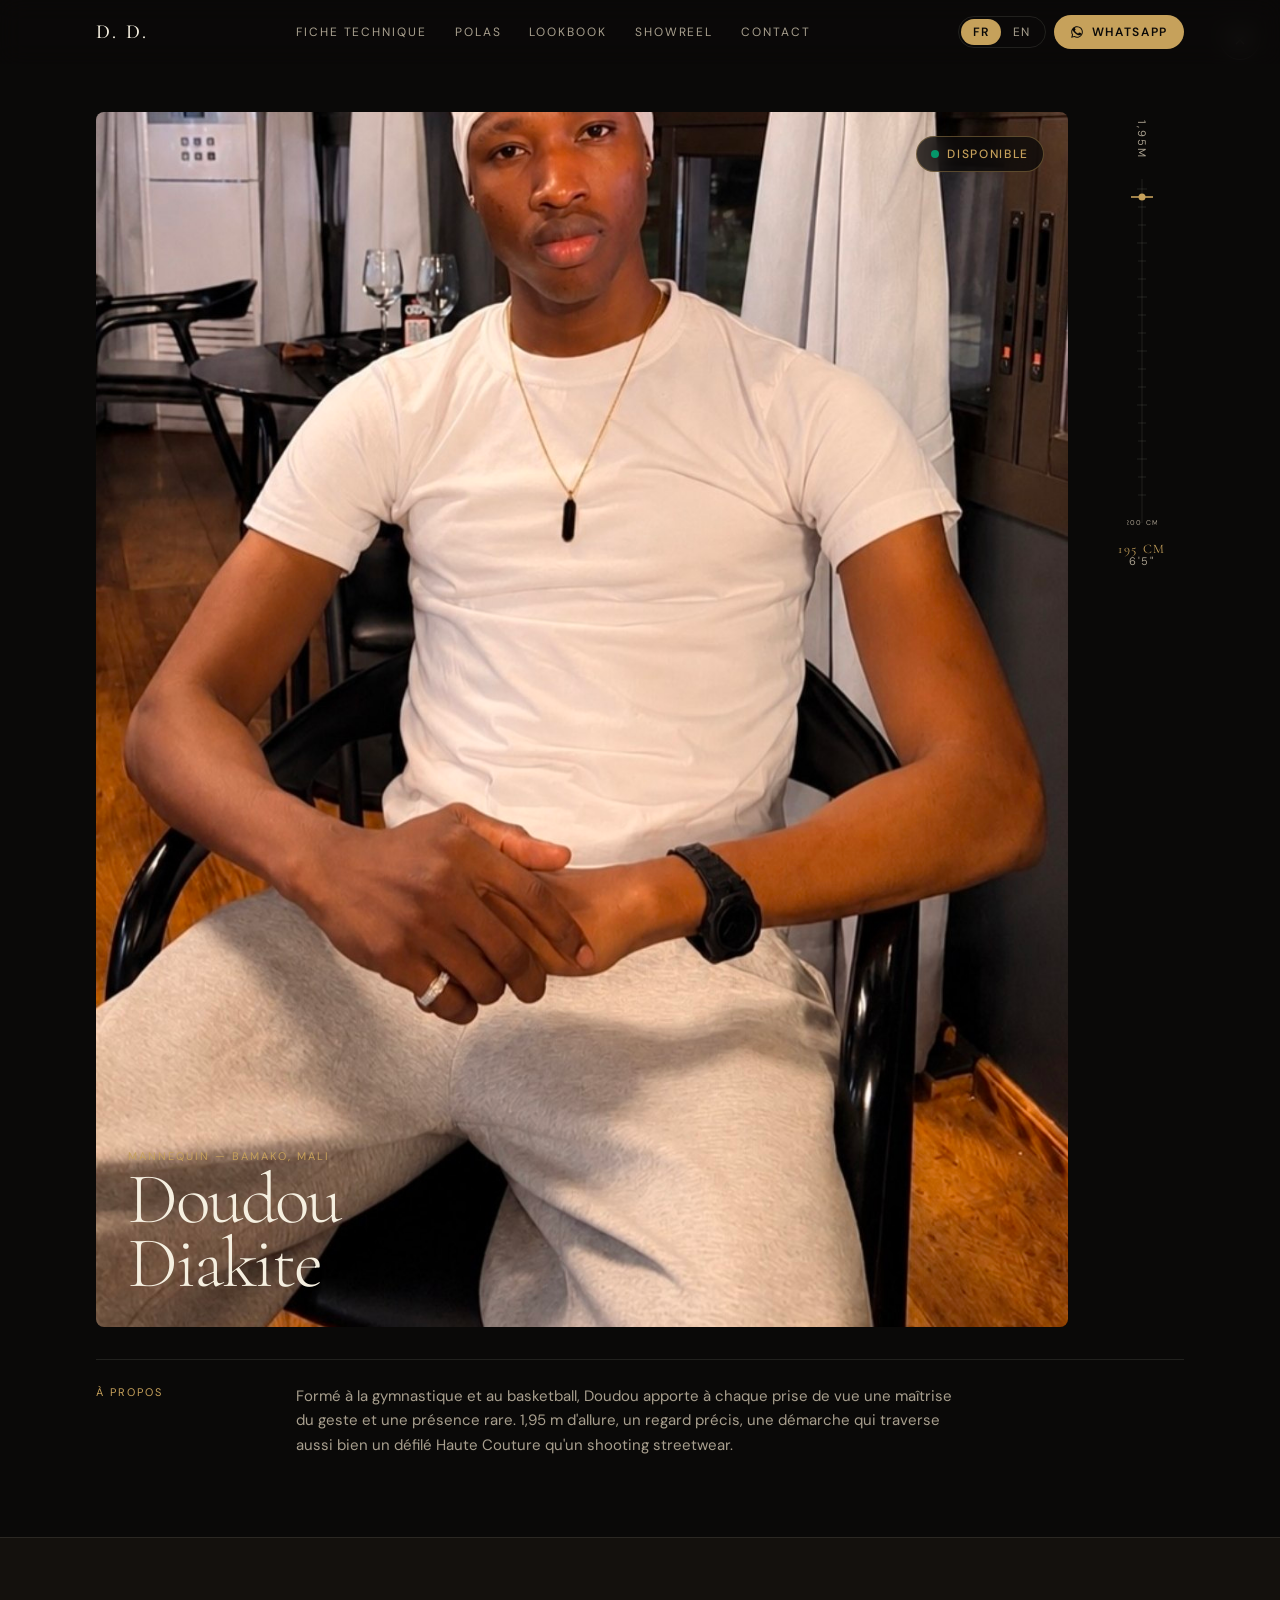
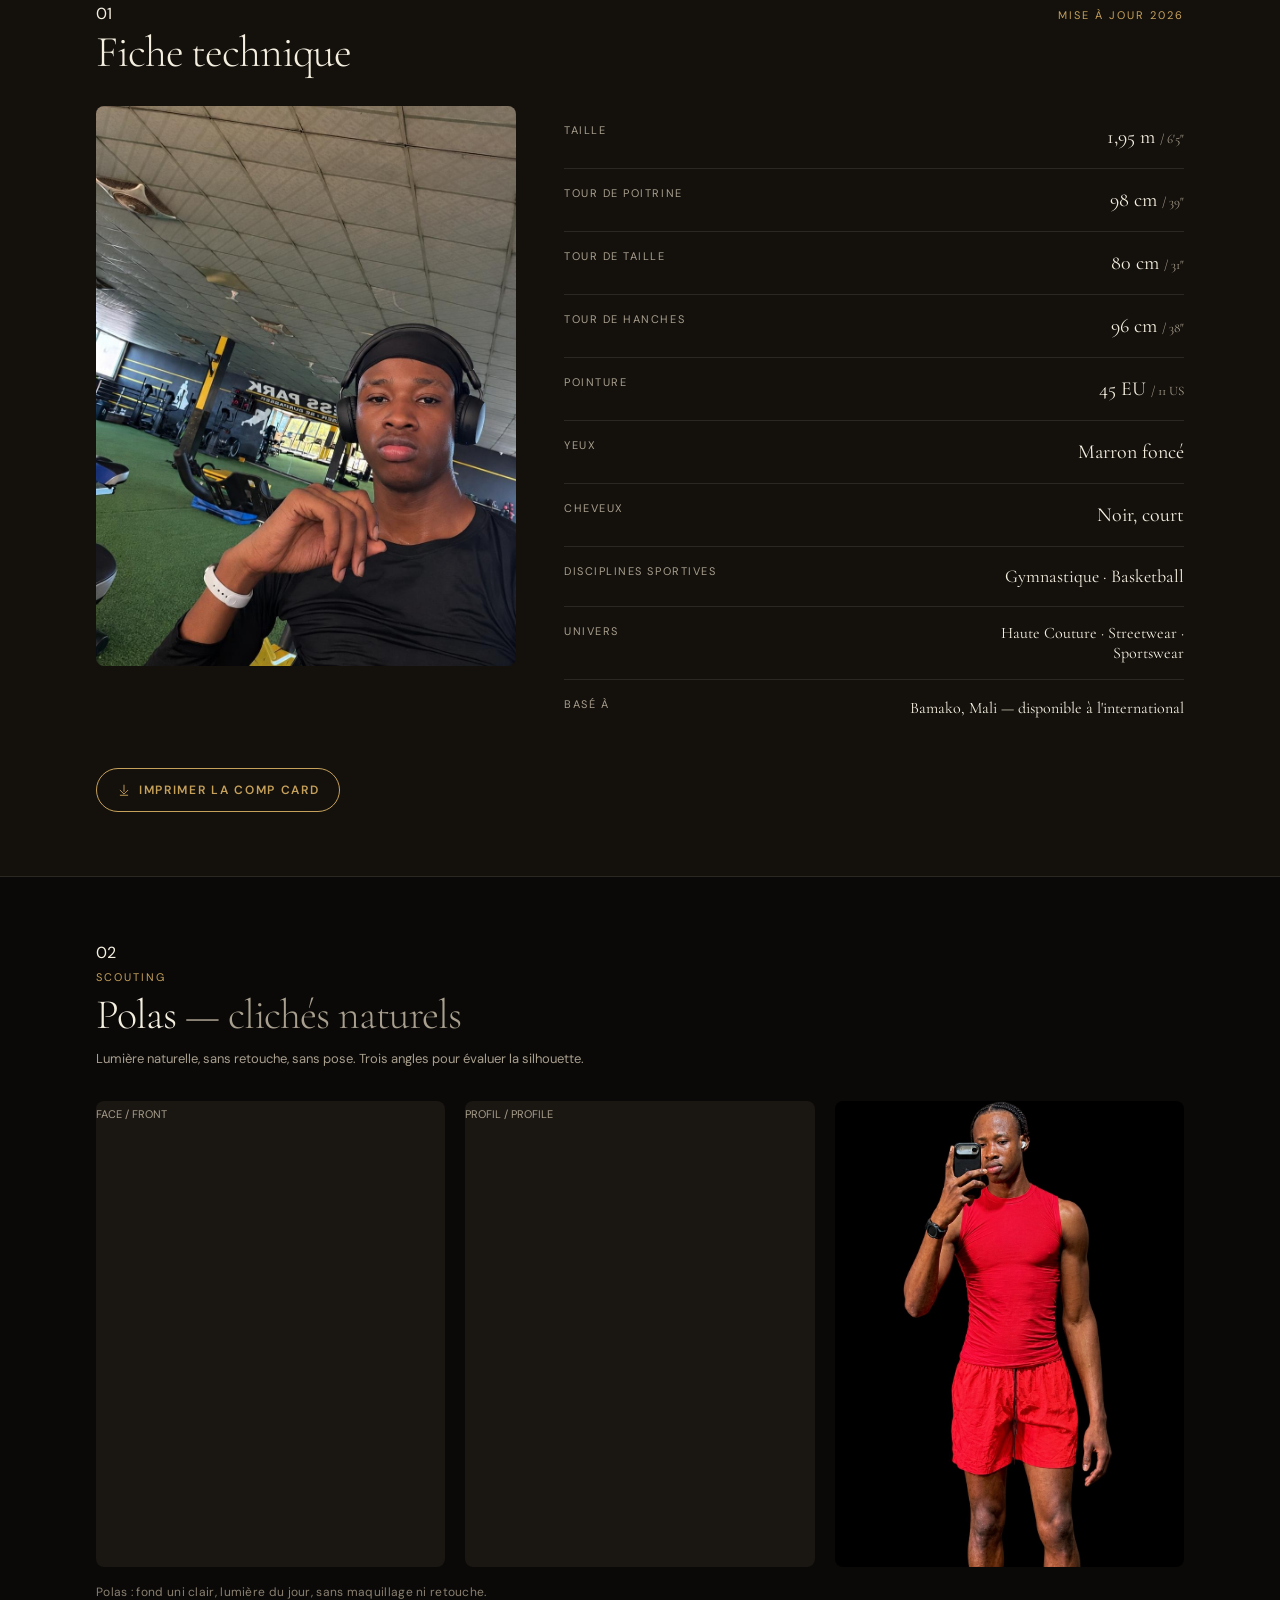
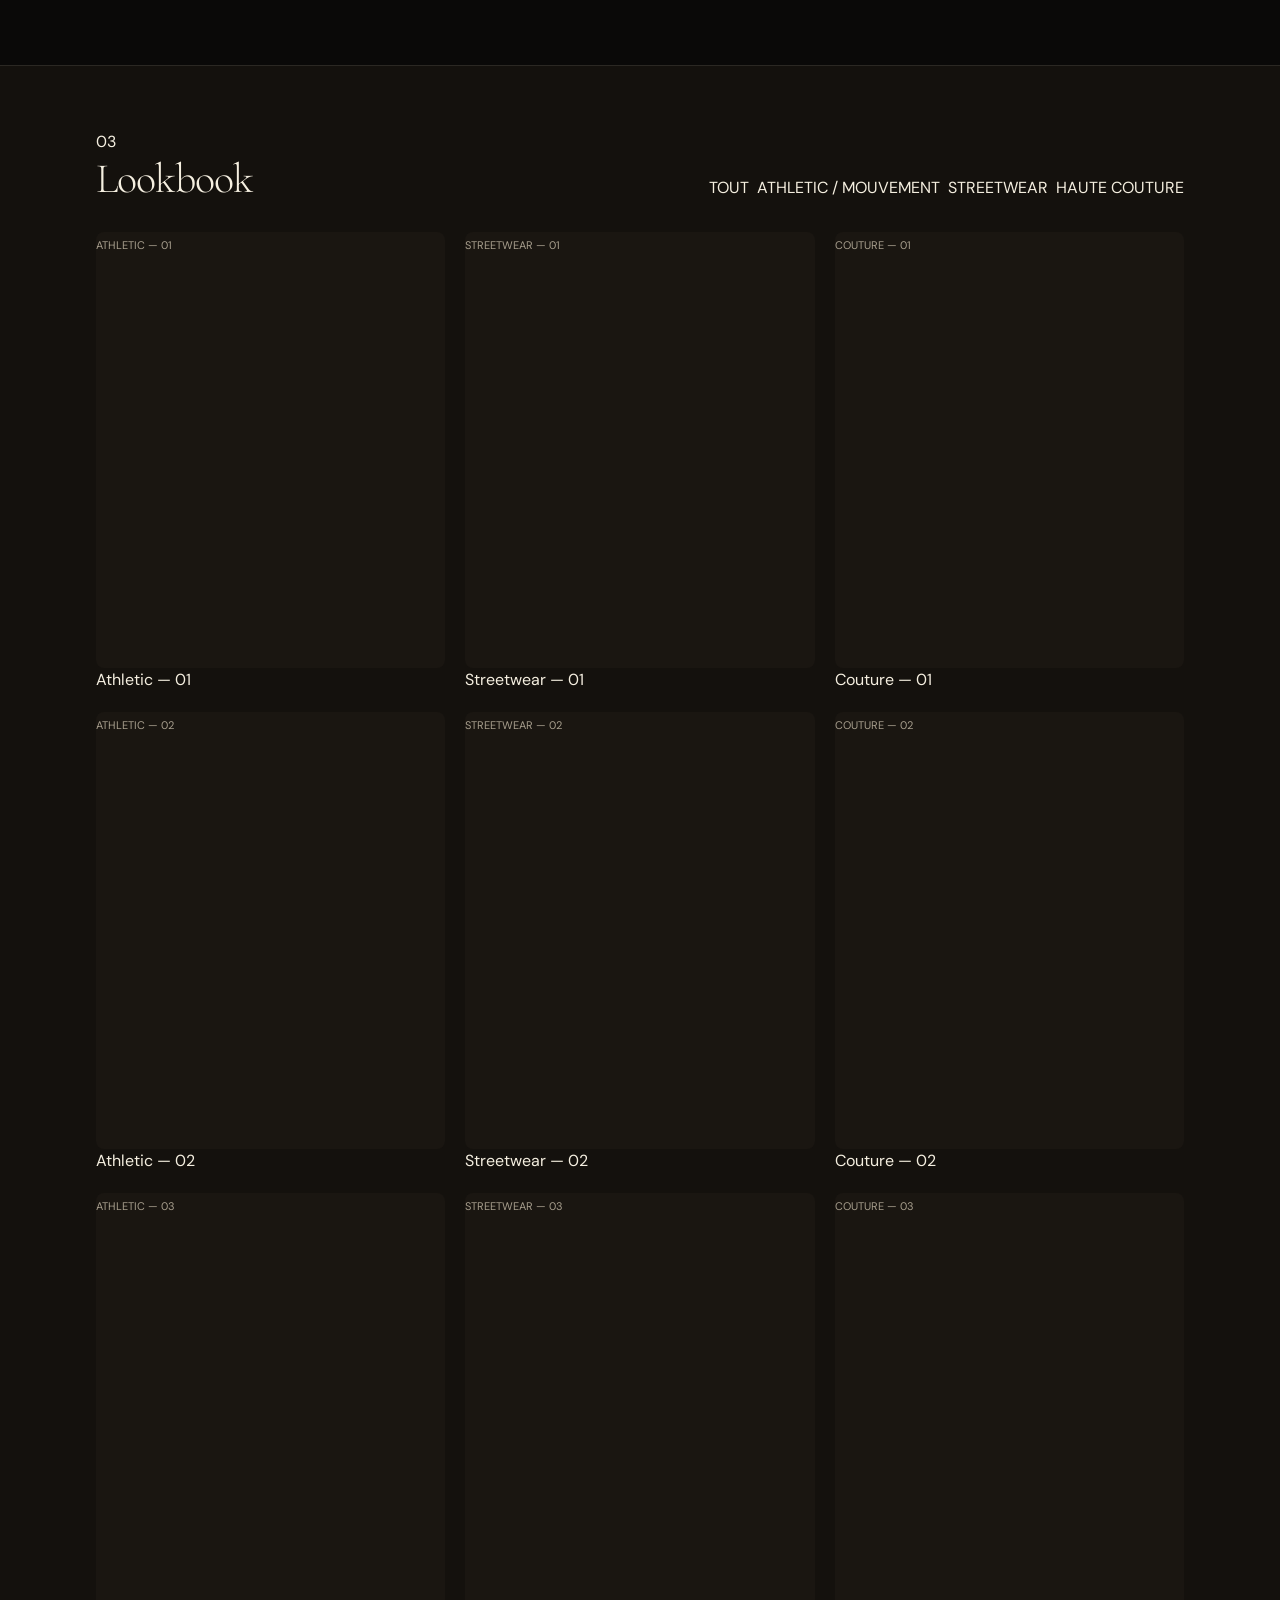
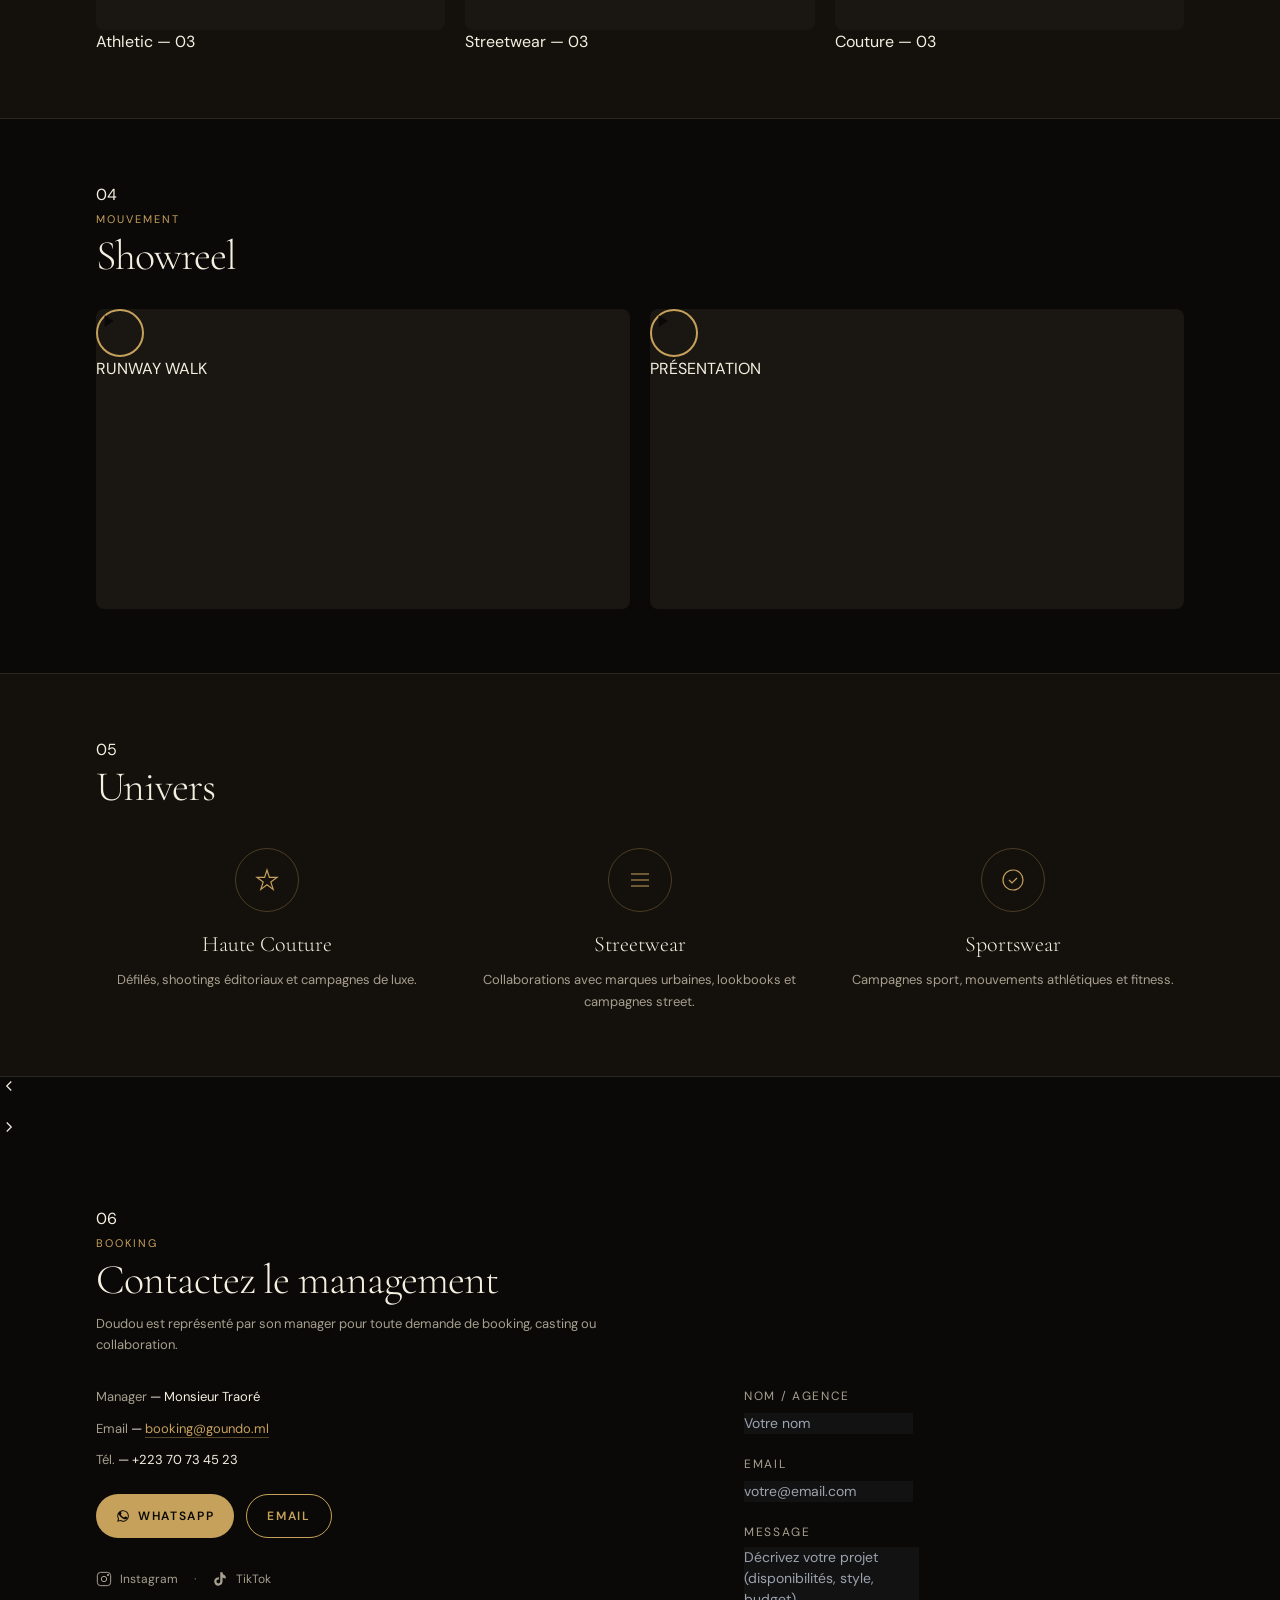
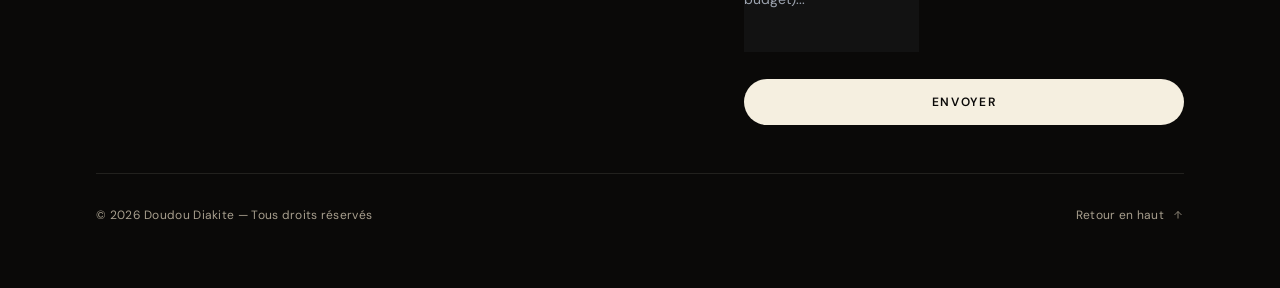
==== commit 3c3fa9e1: "fix: remove visible HTML comment markers" ====
--- a/index.html
+++ b/index.html
@@ -1,765 +1,764 @@
-<!DOCTYPE html>
-<html lang="fr">
-<head>
-  <meta charset="utf-8">
-  <meta name="viewport" content="width=device-width, initial-scale=1">
-  <title>Doudou Diakite — Mannequin International | Bamako — Paris</title>
-  <meta name="description" content="Doudou Diakite — Mannequin international 1,95m basé à Bamako. Haute Couture, Streetwear, Sportswear. Disponible à l'international.">
-
-  <!-- ============ SEO ============ -->
-  <meta property="og:type" content="website">
-  <meta property="og:title" content="Doudou Diakite — Mannequin International | Bamako">
-  <meta property="og:description" content="Mannequin international 1,95m. Haute Couture, Streetwear, Sportswear. Disponible à l'international.">
-  <meta property="og:image" content="images/hero.jpg">
-  <meta property="og:locale" content="fr_FR">
-  <meta property="og:locale:alternate" content="en_US">
-  <meta name="twitter:card" content="summary_large_image">
-  <meta name="twitter:title" content="Doudou Diakite — Mannequin International">
-  <meta name="twitter:description" content="Mannequin international 1,95m basé à Bamako. Haute Couture, Streetwear, Sportswear.">
-  <meta name="twitter:image" content="images/hero.jpg">
-
-  <!-- ============ Favicon SVG ============ -->
-  <link rel="icon" href="data:image/svg+xml,<svg xmlns='http://www.w3.org/2000/svg' viewBox='0 0 100 100'><rect width='100' height='100' rx='20' fill='%230A0908'/><text x='50' y='68' font-family='Georgia,serif' font-size='52' font-weight='300' fill='%23C6A15B' text-anchor='middle' letter-spacing='-2'>D</text></svg>">
-
-  <!-- ============ Fonts ============ -->
-  <link rel="preconnect" href="https://fonts.googleapis.com">
-  <link rel="preconnect" href="https://fonts.gstatic.com" crossorigin>
-  <link href="https://fonts.googleapis.com/css2?family=Cormorant+Garamond:wght@300;400;500;600;700&family=DM+Sans:wght@300;400;500;600&display=swap" rel="stylesheet">
-
-  <!-- ============ Tailwind compilé ============ -->
-  <link rel="stylesheet" href="assets/tailwind.css">
-
-<!-- ============ CSS custom ============ -->
-  <link rel="stylesheet" href="assets/custom.css">
-  <meta name="color-scheme" content="dark">
-  <style>
-    .reduced-motion * { animation: none !important; transition: none !important; }
-  </style></head>
-<body class="bg-bg text-ink">
-
-  <!-- Skip link -->
-  <a href="#top" class="skip-link">Aller au contenu</a>
-
-  <!-- Scroll progress -->
-  <div id="scrollProgress" aria-hidden="true"></div>
-
-  <!-- ============ HEADER ============ -->
-  <header id="header" class="fixed top-0 inset-x-0 z-50 transition-all duration-300">
-    <div class="max-w-6xl mx-auto px-5 lg:px-8 h-16 flex items-center justify-between gap-4">
-      <a href="#top" class="font-display text-[20px] tracking-[.14em] text-ink font-medium" aria-label="Doudou Diakite — Accueil">D.&nbsp;D.</a>
-
-      <nav class="hidden lg:flex items-center gap-7 text-[12px] tracking-[.16em] text-inkdim" aria-label="Navigation principale">
-        <a href="#compcard" class="nav-link hover:text-gold transition-colors" data-fr="FICHE TECHNIQUE" data-en="COMP CARD">FICHE TECHNIQUE</a>
-        <a href="#polas" class="nav-link hover:text-gold transition-colors">POLAS</a>
-        <a href="#lookbook" class="nav-link hover:text-gold transition-colors">LOOKBOOK</a>
-        <a href="#showreel" class="nav-link hover:text-gold transition-colors">SHOWREEL</a>
-        <a href="#contact" class="nav-link hover:text-gold transition-colors">CONTACT</a>
-      </nav>
-
-      <div class="flex items-center gap-2">
-        <div class="hidden sm:flex items-center rounded-full border border-hair p-0.5">
-          <button id="btnFR" class="px-3 py-1 rounded-full text-[12px] tracking-widest bg-gold text-bg font-semibold">FR</button>
-          <button id="btnEN" class="px-3 py-1 rounded-full text-[12px] tracking-widest text-inkdim hover:text-ink">EN</button>
-        </div>
-
-        
-        <a href="https://wa.me/22370734523?text=Bonjour,%20je%20suis%20interessé%20par%20vos%20services%20de%20mannequinat" target="_blank" rel="noopener" class="hidden sm:inline-flex items-center gap-2 bg-gold text-bg text-[12px] tracking-[.14em] font-semibold px-4 py-2 rounded-full hover:bg-ink transition-colors">
-          <svg width="14" height="14" viewBox="0 0 24 24" fill="currentColor"><path d="M19.05 4.91A9.82 9.82 0 0 0 12.04 2C6.58 2 2.13 6.45 2.13 11.91c0 1.75.46 3.45 1.32 4.95L2 22l5.26-1.38a9.78 9.78 0 0 0 4.78 1.22h.01c5.46 0 9.91-4.45 9.91-9.91 0-2.65-1.03-5.14-2.91-7.02zm-7.01 15.24h-.01a8.16 8.16 0 0 1-4.16-1.14l-.3-.18-3.12.82.83-3.04-.2-.31a8.26 8.26 0 0 1-1.27-4.39c0-4.55 3.71-8.26 8.27-8.26 2.21 0 4.29.86 5.85 2.43a8.22 8.22 0 0 1 2.42 5.84c0 4.56-3.71 8.27-8.27 8.27zm6.74-6.19c-.37-.19-2.19-1.08-2.53-1.21-.34-.12-.59-.18-.84.18-.25.37-.96 1.21-1.18 1.45-.22.25-.44.28-.81.09-.37-.19-1.57-.58-2.99-1.84-1.11-.99-1.86-2.21-2.08-2.58-.22-.37-.02-.57.17-.76.17-.17.37-.44.56-.66.19-.22.25-.37.37-.62.12-.25.06-.46-.03-.64-.09-.19-.84-2.02-1.15-2.77-.3-.72-.61-.62-.84-.63l-.72-.01c-.25 0-.64.09-.98.46-.34.37-1.28 1.25-1.28 3.05s1.31 3.54 1.49 3.78c.19.25 2.58 3.94 6.24 5.52.87.38 1.55.6 2.08.77.87.28 1.67.24 2.3.15.7-.1 2.19-.89 2.5-1.76.31-.86.31-1.6.22-1.76-.09-.15-.34-.25-.71-.44z"/></svg>
-          WHATSAPP
-        </a>
-
-        <button id="burger" class="lg:hidden w-9 h-9 grid place-items-center border border-hair rounded-full text-ink" aria-label="Ouvrir le menu" aria-expanded="false">
-          <svg id="burgerIcon" width="16" height="16" viewBox="0 0 24 24" fill="none" stroke="currentColor" stroke-width="1.6"><path d="M4 7h16M4 12h16M4 17h16"/></svg>
-        </button>
-      </div>
-    </div>
-
-    <!-- Mobile menu -->
-    <div id="mobileMenu" class="lg:hidden border-t border-hair bg-bgalt" hidden aria-hidden="true">
-      <nav class="px-5 py-4 flex flex-col gap-1 text-[12px] tracking-[.16em] text-inkdim" aria-label="Navigation mobile">
-        <a href="#compcard" class="py-2.5 hover:text-ink" data-fr="FICHE TECHNIQUE" data-en="COMP CARD">FICHE TECHNIQUE</a>
-        <a href="#polas" class="py-2.5 hover:text-ink">POLAS</a>
-        <a href="#lookbook" class="py-2.5 hover:text-ink">LOOKBOOK</a>
-        <a href="#showreel" class="py-2.5 hover:text-ink">SHOWREEL</a>
-        <a href="#contact" class="py-2.5 hover:text-ink">CONTACT</a>
-        <div class="flex gap-2 pt-3">
-          <button id="btnFRm" class="flex-1 py-2 rounded-full text-[12px] tracking-widest bg-gold text-bg font-semibold">FR</button>
-          <button id="btnENm" class="flex-1 py-2 rounded-full text-[12px] tracking-widest border border-hair text-inkdim">EN</button>
-        </div>
-      </nav>
-    </div>
-  </header>
-  <div class="h-16"></div>
-
-  <!-- ============ HERO ============ -->
-  <section id="top" class="relative w-full" style="min-height: 100vh;">
-    <div class="max-w-6xl mx-auto px-5 lg:px-8 pt-8 lg:pt-12">
-      <div class="grid lg:grid-cols-[1fr_84px] gap-6 lg:gap-8">
-        <!-- Photo + overlay -->
-        <div class="relative">
-          <div class="relative rise rise-1 w-full overflow-hidden rounded-lg" style="aspect-ratio: 4/5; min-height: 520px;">
-            
-            <img src="images/hero.jpg" class="absolute inset-0 w-full h-full object-cover ken-burns" alt="Doudou Diakite — Mannequin" loading="eager" fetchpriority="high">
-          </div>
-
-          <!-- Badge dispo -->
-          <div class="rise rise-2 absolute top-4 right-4 lg:top-6 lg:right-6 flex items-center gap-2 bg-bg/75 backdrop-blur-md border border-gold/40 rounded-full px-3.5 py-2">
-            <span class="w-2 h-2 rounded-full bg-emerald-600 animate-pulse" <!-- impeccable-disable pulsing-dot low-contrast -->></span>
-            <a href="#contact" class="text-[12px] sm:text-[12px] tracking-[.14em] text-gold font-medium whitespace-nowrap" data-fr="DISPONIBLE" data-en="AVAILABLE">DISPONIBLE</a>
-          </div>
-
-          <!-- Nom overlaid -->
-          <div class="rise rise-3 absolute left-5 bottom-5 lg:left-8 lg:bottom-8">
-            <p class="text-[11px] sm:text-[12px] tracking-[.18em] text-gold mb-1" <!-- impeccable-disable hero-eyebrow-chip --> data-fr="MANNEQUIN — BAMAKO, MALI" data-en="MODEL — BAMAKO, MALI">MANNEQUIN — BAMAKO, MALI</p>
-            <h1 class="font-display font-light leading-[.88] tracking-[-.03em] text-ink" style="font-size: clamp(38px, 7vw, 72px);">
-              Doudou<br>Diakite
-            </h1>
-          </div>
-        </div>
-
-        <!-- Ruler desktop only -->
-        <div class="hidden lg:flex flex-col items-center gap-3 pt-2">
-          <p class="text-[11px] tracking-[.18em] text-inkdim [writing-mode:vertical-rl] <!-- impeccable-disable wide-tracking -->">1,95M</p>
-          <svg width="30" height="360" viewBox="0 0 30 360" class="text-hair">
-            <line x1="15" y1="8" x2="15" y2="352" stroke="currentColor" stroke-width="1"></line>
-            <g stroke="currentColor" stroke-width="1">
-              <line x1="10" y1="18" x2="20" y2="18"></line><line x1="11" y1="36" x2="19" y2="36"></line><line x1="11" y1="54" x2="19" y2="54"></line><line x1="10" y1="72" x2="20" y2="72"></line>
-              <line x1="11" y1="90" x2="19" y2="90"></line><line x1="11" y1="108" x2="19" y2="108"></line><line x1="10" y1="126" x2="20" y2="126"></line><line x1="11" y1="144" x2="19" y2="144"></line>
-              <line x1="11" y1="162" x2="19" y2="162"></line><line x1="10" y1="180" x2="20" y2="180"></line><line x1="11" y1="198" x2="19" y2="198"></line><line x1="11" y1="216" x2="19" y2="216"></line>
-              <line x1="10" y1="234" x2="20" y2="234"></line><line x1="11" y1="252" x2="19" y2="252"></line><line x1="11" y1="270" x2="19" y2="270"></line><line x1="10" y1="288" x2="20" y2="288"></line>
-              <line x1="11" y1="306" x2="19" y2="306"></line><line x1="11" y1="324" x2="19" y2="324"></line>
-            </g>
-            <g>
-              <line x1="4" y1="26" x2="26" y2="26" stroke="#C6A15B" stroke-width="1.6"></line>
-              <circle cx="15" cy="26" r="3.5" fill="#C6A15B"></circle>
-            </g>
-            <text x="15" y="354" text-anchor="middle" font-size="7" letter-spacing="1.2" fill="#A89F8E">200 CM</text>
-          </svg>
-          <div class="text-center leading-none">
-            <p class="font-display text-[13px] tracking-[.12em] text-gold">195 CM</p>
-            <p class="text-[11px] tracking-[.14em] text-inkdim" <!-- impeccable-disable wide-tracking -->>6'5"</p>
-          </div>
-        </div>
-      </div>
-
-      <!-- Bio strip -->
-      <div class="rise rise-4 mt-6 lg:mt-8 border-t border-hair pt-6 grid lg:grid-cols-[160px_1fr] gap-4 lg:gap-10">
-        <p class="text-[11px] tracking-[.18em] text-gold" <!-- impeccable-disable tiny-text --> data-fr="À PROPOS" data-en="ABOUT">À PROPOS</p>
-        <p class="text-[15px] leading-relaxed text-inkdim max-w-2xl" data-fr="Formé à la gymnastique et au basketball, Doudou apporte à chaque prise de vue une maîtrise du geste et une présence rare. 1,95 m d'allure, un regard précis, une démarche qui traverse aussi bien un défilé Haute Couture qu'un shooting streetwear." data-en="Trained in gymnastics and basketball, Doudou brings control, movement and presence to every shoot. Standing 6'5&quot;, with a precise gaze and a walk that carries as much on a Haute Couture runway as on a streetwear set.">Formé à la gymnastique et au basketball, Doudou apporte à chaque prise de vue une maîtrise du geste et une présence rare. 1,95 m d'allure, un regard précis, une démarche qui traverse aussi bien un défilé Haute Couture qu'un shooting streetwear.</p>
-      </div>
-    </div>
-  </section>
-
-  <!-- ============ COMP CARD ============ -->
-  <section id="compcard" class="mt-12 lg:mt-20 bg-bgalt border-y border-hair">
-    <div class="max-w-6xl mx-auto px-5 lg:px-8 py-12 lg:py-16">
-      <div class="reveal flex flex-wrap items-baseline justify-between gap-3 mb-8">
-        <div>
-          <span class="section-num">01</span>
-          <h2 class="font-display text-[28px] lg:text-[44px] font-light tracking-tight leading-none mt-1" data-fr="Fiche technique" data-en="Comp card">Fiche technique</h2>
-        </div>
-        <span class="text-[11px] tracking-[.18em] text-gold" <!-- impeccable-disable tiny-text --> data-fr="MISE À JOUR 2026" data-en="UPDATED 2026">MISE À JOUR 2026</span>
-      </div>
-
-      <div class="grid lg:grid-cols-[420px_1fr] gap-8 lg:gap-12">
-        <div class="reveal reveal-delay-1 relative overflow-hidden rounded-lg" style="aspect-ratio: 3/4;">
-          <img src="images/profil.jpg" class="absolute inset-0 w-full h-full object-cover" alt="Doudou Diakite portrait" loading="lazy">
-        </div>
-
-        <dl class="reveal reveal-delay-2 divide-y divide-hair">
-          <div class="flex justify-between gap-4 py-4">
-            <dt class="text-[11px] tracking-[.14em] text-inkdim uppercase" <!-- impeccable-disable tiny-text --> <!-- impeccable-disable all-caps-body --> data-fr="Taille" data-en="Height">Taille</dt>
-            <dd class="font-display text-[20px] text-ink">1,95 m <span class="text-[13px] text-inkdim">/ 6'5"</span></dd>
-          </div>
-          <div class="flex justify-between gap-4 py-4">
-            <dt class="text-[11px] tracking-[.14em] text-inkdim uppercase" data-fr="Tour de poitrine" data-en="Chest">Tour de poitrine</dt>
-            <dd class="font-display text-[20px] text-ink">98 cm <span class="text-[13px] text-inkdim">/ 39"</span></dd>
-          </div>
-          <div class="flex justify-between gap-4 py-4">
-            <dt class="text-[11px] tracking-[.14em] text-inkdim uppercase" data-fr="Tour de taille" data-en="Waist">Tour de taille</dt>
-            <dd class="font-display text-[20px] text-ink">80 cm <span class="text-[13px] text-inkdim">/ 31"</span></dd>
-          </div>
-          <div class="flex justify-between gap-4 py-4">
-            <dt class="text-[11px] tracking-[.14em] text-inkdim uppercase" data-fr="Tour de hanches" data-en="Hips">Tour de hanches</dt>
-            <dd class="font-display text-[20px] text-ink">96 cm <span class="text-[13px] text-inkdim">/ 38"</span></dd>
-          </div>
-          <div class="flex justify-between gap-4 py-4">
-            <dt class="text-[11px] tracking-[.14em] text-inkdim uppercase" data-fr="Pointure" data-en="Shoe size">Pointure</dt>
-            <dd class="font-display text-[20px] text-ink">45 EU <span class="text-[13px] text-inkdim">/ 11 US</span></dd>
-          </div>
-          <div class="flex justify-between gap-4 py-4">
-            <dt class="text-[11px] tracking-[.14em] text-inkdim uppercase" data-fr="Yeux" data-en="Eyes">Yeux</dt>
-            <dd class="font-display text-[20px] text-ink" data-fr="Marron foncé" data-en="Dark brown">Marron foncé</dd>
-          </div>
-          <div class="flex justify-between gap-4 py-4">
-            <dt class="text-[11px] tracking-[.14em] text-inkdim uppercase" data-fr="Cheveux" data-en="Hair">Cheveux</dt>
-            <dd class="font-display text-[20px] text-ink" data-fr="Noir, court" data-en="Black, short">Noir, court</dd>
-          </div>
-          <div class="flex justify-between gap-4 py-4">
-            <dt class="text-[11px] tracking-[.14em] text-inkdim uppercase" data-fr="Disciplines sportives" data-en="Athletic background">Disciplines sportives</dt>
-            <dd class="font-display text-[18px] text-ink">Gymnastique · Basketball</dd>
-          </div>
-          <div class="flex justify-between gap-4 py-4">
-            <dt class="text-[11px] tracking-[.14em] text-inkdim uppercase" data-fr="Univers" data-en="Categories">Univers</dt>
-            <dd class="font-display text-[16px] text-ink leading-tight text-right">Haute Couture · Streetwear ·<br>Sportswear</dd>
-          </div>
-          <div class="flex justify-between gap-4 py-4">
-            <dt class="text-[11px] tracking-[.14em] text-inkdim uppercase" data-fr="Basé à" data-en="Based in">Basé à</dt>
-            <dd class="font-display text-[16px] text-ink text-right" data-fr="Bamako, Mali — disponible à l'international" data-en="Bamako, Mali — available worldwide">Bamako, Mali — disponible à l'international</dd>
-          </div>
-        </dl>
-      </div>
-
-      <div class="reveal reveal-delay-3 mt-8">
+<!DOCTYPE html>
+<html lang="fr">
+<head>
+  <meta charset="utf-8">
+  <meta name="viewport" content="width=device-width, initial-scale=1">
+  <title>Doudou Diakite — Mannequin International | Bamako — Paris</title>
+  <meta name="description" content="Doudou Diakite — Mannequin international 1,95m basé à Bamako. Haute Couture, Streetwear, Sportswear. Disponible à l'international.">
+
+  <!-- ============ SEO ============ -->
+  <meta property="og:type" content="website">
+  <meta property="og:title" content="Doudou Diakite — Mannequin International | Bamako">
+  <meta property="og:description" content="Mannequin international 1,95m. Haute Couture, Streetwear, Sportswear. Disponible à l'international.">
+  <meta property="og:image" content="images/hero.jpg">
+  <meta property="og:locale" content="fr_FR">
+  <meta property="og:locale:alternate" content="en_US">
+  <meta name="twitter:card" content="summary_large_image">
+  <meta name="twitter:title" content="Doudou Diakite — Mannequin International">
+  <meta name="twitter:description" content="Mannequin international 1,95m basé à Bamako. Haute Couture, Streetwear, Sportswear.">
+  <meta name="twitter:image" content="images/hero.jpg">
+
+  <!-- ============ Favicon SVG ============ -->
+  <link rel="icon" href="data:image/svg+xml,<svg xmlns='http://www.w3.org/2000/svg' viewBox='0 0 100 100'><rect width='100' height='100' rx='20' fill='%230A0908'/><text x='50' y='68' font-family='Georgia,serif' font-size='52' font-weight='300' fill='%23C6A15B' text-anchor='middle' letter-spacing='-2'>D</text></svg>">
+
+  <!-- ============ Fonts ============ -->
+  <link rel="preconnect" href="https://fonts.googleapis.com">
+  <link rel="preconnect" href="https://fonts.gstatic.com" crossorigin>
+  <link href="https://fonts.googleapis.com/css2?family=Cormorant+Garamond:wght@300;400;500;600;700&family=DM+Sans:wght@300;400;500;600&display=swap" rel="stylesheet">
+
+  <!-- ============ Tailwind compilé ============ -->
+  <link rel="stylesheet" href="assets/tailwind.css">
+
+<!-- ============ CSS custom ============ -->
+  <link rel="stylesheet" href="assets/custom.css">
+  <meta name="color-scheme" content="dark">
+  <style>
+    .reduced-motion * { animation: none !important; transition: none !important; }
+  </style></head>
+<body class="bg-bg text-ink">
+
+  <!-- Skip link -->
+  <a href="#top" class="skip-link">Aller au contenu</a>
+
+  <!-- Scroll progress -->
+  <div id="scrollProgress" aria-hidden="true"></div>
+
+  <!-- ============ HEADER ============ -->
+  <header id="header" class="fixed top-0 inset-x-0 z-50 transition-all duration-300">
+    <div class="max-w-6xl mx-auto px-5 lg:px-8 h-16 flex items-center justify-between gap-4">
+      <a href="#top" class="font-display text-[20px] tracking-[.14em] text-ink font-medium" aria-label="Doudou Diakite — Accueil">D.&nbsp;D.</a>
+
+      <nav class="hidden lg:flex items-center gap-7 text-[12px] tracking-[.16em] text-inkdim" aria-label="Navigation principale">
+        <a href="#compcard" class="nav-link hover:text-gold transition-colors" data-fr="FICHE TECHNIQUE" data-en="COMP CARD">FICHE TECHNIQUE</a>
+        <a href="#polas" class="nav-link hover:text-gold transition-colors">POLAS</a>
+        <a href="#lookbook" class="nav-link hover:text-gold transition-colors">LOOKBOOK</a>
+        <a href="#showreel" class="nav-link hover:text-gold transition-colors">SHOWREEL</a>
+        <a href="#contact" class="nav-link hover:text-gold transition-colors">CONTACT</a>
+      </nav>
+
+      <div class="flex items-center gap-2">
+        <div class="hidden sm:flex items-center rounded-full border border-hair p-0.5">
+          <button id="btnFR" class="px-3 py-1 rounded-full text-[12px] tracking-widest bg-gold text-bg font-semibold">FR</button>
+          <button id="btnEN" class="px-3 py-1 rounded-full text-[12px] tracking-widest text-inkdim hover:text-ink">EN</button>
+        </div>
+
+        
+        <a href="https://wa.me/22370734523?text=Bonjour,%20je%20suis%20interessé%20par%20vos%20services%20de%20mannequinat" target="_blank" rel="noopener" class="hidden sm:inline-flex items-center gap-2 bg-gold text-bg text-[12px] tracking-[.14em] font-semibold px-4 py-2 rounded-full hover:bg-ink transition-colors">
+          <svg width="14" height="14" viewBox="0 0 24 24" fill="currentColor"><path d="M19.05 4.91A9.82 9.82 0 0 0 12.04 2C6.58 2 2.13 6.45 2.13 11.91c0 1.75.46 3.45 1.32 4.95L2 22l5.26-1.38a9.78 9.78 0 0 0 4.78 1.22h.01c5.46 0 9.91-4.45 9.91-9.91 0-2.65-1.03-5.14-2.91-7.02zm-7.01 15.24h-.01a8.16 8.16 0 0 1-4.16-1.14l-.3-.18-3.12.82.83-3.04-.2-.31a8.26 8.26 0 0 1-1.27-4.39c0-4.55 3.71-8.26 8.27-8.26 2.21 0 4.29.86 5.85 2.43a8.22 8.22 0 0 1 2.42 5.84c0 4.56-3.71 8.27-8.27 8.27zm6.74-6.19c-.37-.19-2.19-1.08-2.53-1.21-.34-.12-.59-.18-.84.18-.25.37-.96 1.21-1.18 1.45-.22.25-.44.28-.81.09-.37-.19-1.57-.58-2.99-1.84-1.11-.99-1.86-2.21-2.08-2.58-.22-.37-.02-.57.17-.76.17-.17.37-.44.56-.66.19-.22.25-.37.37-.62.12-.25.06-.46-.03-.64-.09-.19-.84-2.02-1.15-2.77-.3-.72-.61-.62-.84-.63l-.72-.01c-.25 0-.64.09-.98.46-.34.37-1.28 1.25-1.28 3.05s1.31 3.54 1.49 3.78c.19.25 2.58 3.94 6.24 5.52.87.38 1.55.6 2.08.77.87.28 1.67.24 2.3.15.7-.1 2.19-.89 2.5-1.76.31-.86.31-1.6.22-1.76-.09-.15-.34-.25-.71-.44z"/></svg>
+          WHATSAPP
+        </a>
+
+        <button id="burger" class="lg:hidden w-9 h-9 grid place-items-center border border-hair rounded-full text-ink" aria-label="Ouvrir le menu" aria-expanded="false">
+          <svg id="burgerIcon" width="16" height="16" viewBox="0 0 24 24" fill="none" stroke="currentColor" stroke-width="1.6"><path d="M4 7h16M4 12h16M4 17h16"/></svg>
+        </button>
+      </div>
+    </div>
+
+    <!-- Mobile menu -->
+    <div id="mobileMenu" class="lg:hidden border-t border-hair bg-bgalt" hidden aria-hidden="true">
+      <nav class="px-5 py-4 flex flex-col gap-1 text-[12px] tracking-[.16em] text-inkdim" aria-label="Navigation mobile">
+        <a href="#compcard" class="py-2.5 hover:text-ink" data-fr="FICHE TECHNIQUE" data-en="COMP CARD">FICHE TECHNIQUE</a>
+        <a href="#polas" class="py-2.5 hover:text-ink">POLAS</a>
+        <a href="#lookbook" class="py-2.5 hover:text-ink">LOOKBOOK</a>
+        <a href="#showreel" class="py-2.5 hover:text-ink">SHOWREEL</a>
+        <a href="#contact" class="py-2.5 hover:text-ink">CONTACT</a>
+        <div class="flex gap-2 pt-3">
+          <button id="btnFRm" class="flex-1 py-2 rounded-full text-[12px] tracking-widest bg-gold text-bg font-semibold">FR</button>
+          <button id="btnENm" class="flex-1 py-2 rounded-full text-[12px] tracking-widest border border-hair text-inkdim">EN</button>
+        </div>
+      </nav>
+    </div>
+  </header>
+  <div class="h-16"></div>
+
+  <!-- ============ HERO ============ -->
+  <section id="top" class="relative w-full" style="min-height: 100vh;">
+    <div class="max-w-6xl mx-auto px-5 lg:px-8 pt-8 lg:pt-12">
+      <div class="grid lg:grid-cols-[1fr_84px] gap-6 lg:gap-8">
+        <!-- Photo + overlay -->
+        <div class="relative">
+          <div class="relative rise rise-1 w-full overflow-hidden rounded-lg" style="aspect-ratio: 4/5; min-height: 520px;">
+            
+            <img src="images/hero.jpg" class="absolute inset-0 w-full h-full object-cover ken-burns" alt="Doudou Diakite — Mannequin" loading="eager" fetchpriority="high">
+          </div>
+
+          <!-- Badge dispo -->
+          <div class="rise rise-2 absolute top-4 right-4 lg:top-6 lg:right-6 flex items-center gap-2 bg-bg/75 backdrop-blur-md border border-gold/40 rounded-full px-3.5 py-2">
+            <span class="w-2 h-2 rounded-full bg-emerald-600 animate-pulse"></span>
+            <a href="#contact" class="text-[12px] sm:text-[12px] tracking-[.14em] text-gold font-medium whitespace-nowrap" data-fr="DISPONIBLE" data-en="AVAILABLE">DISPONIBLE</a>
+          </div>
+
+          <!-- Nom overlaid -->
+          <div class="rise rise-3 absolute left-5 bottom-5 lg:left-8 lg:bottom-8">
+            <p class="text-[11px] sm:text-[12px] tracking-[.18em] text-gold mb-1" data-fr="MANNEQUIN — BAMAKO, MALI" data-en="MODEL — BAMAKO, MALI">MANNEQUIN — BAMAKO, MALI</p>
+            <h1 class="font-display font-light leading-[.88] tracking-[-.03em] text-ink" style="font-size: clamp(38px, 7vw, 72px);">
+              Doudou<br>Diakite
+            </h1>
+          </div>
+        </div>
+
+        <!-- Ruler desktop only -->
+        <div class="hidden lg:flex flex-col items-center gap-3 pt-2">
+          <p class="text-[11px] tracking-[.18em] text-inkdim [writing-mode:vertical-rl]">1,95M</p>
+          <svg width="30" height="360" viewBox="0 0 30 360" class="text-hair">
+            <line x1="15" y1="8" x2="15" y2="352" stroke="currentColor" stroke-width="1"></line>
+            <g stroke="currentColor" stroke-width="1">
+              <line x1="10" y1="18" x2="20" y2="18"></line><line x1="11" y1="36" x2="19" y2="36"></line><line x1="11" y1="54" x2="19" y2="54"></line><line x1="10" y1="72" x2="20" y2="72"></line>
+              <line x1="11" y1="90" x2="19" y2="90"></line><line x1="11" y1="108" x2="19" y2="108"></line><line x1="10" y1="126" x2="20" y2="126"></line><line x1="11" y1="144" x2="19" y2="144"></line>
+              <line x1="11" y1="162" x2="19" y2="162"></line><line x1="10" y1="180" x2="20" y2="180"></line><line x1="11" y1="198" x2="19" y2="198"></line><line x1="11" y1="216" x2="19" y2="216"></line>
+              <line x1="10" y1="234" x2="20" y2="234"></line><line x1="11" y1="252" x2="19" y2="252"></line><line x1="11" y1="270" x2="19" y2="270"></line><line x1="10" y1="288" x2="20" y2="288"></line>
+              <line x1="11" y1="306" x2="19" y2="306"></line><line x1="11" y1="324" x2="19" y2="324"></line>
+            </g>
+            <g>
+              <line x1="4" y1="26" x2="26" y2="26" stroke="#C6A15B" stroke-width="1.6"></line>
+              <circle cx="15" cy="26" r="3.5" fill="#C6A15B"></circle>
+            </g>
+            <text x="15" y="354" text-anchor="middle" font-size="7" letter-spacing="1.2" fill="#A89F8E">200 CM</text>
+          </svg>
+          <div class="text-center leading-none">
+            <p class="font-display text-[13px] tracking-[.12em] text-gold">195 CM</p>
+            <p class="text-[11px] tracking-[.14em] text-inkdim">6'5"</p>
+          </div>
+        </div>
+      </div>
+
+      <!-- Bio strip -->
+      <div class="rise rise-4 mt-6 lg:mt-8 border-t border-hair pt-6 grid lg:grid-cols-[160px_1fr] gap-4 lg:gap-10">
+        <p class="text-[11px] tracking-[.18em] text-gold" data-fr="À PROPOS" data-en="ABOUT">À PROPOS</p>
+        <p class="text-[15px] leading-relaxed text-inkdim max-w-2xl" data-fr="Formé à la gymnastique et au basketball, Doudou apporte à chaque prise de vue une maîtrise du geste et une présence rare. 1,95 m d'allure, un regard précis, une démarche qui traverse aussi bien un défilé Haute Couture qu'un shooting streetwear." data-en="Trained in gymnastics and basketball, Doudou brings control, movement and presence to every shoot. Standing 6'5&quot;, with a precise gaze and a walk that carries as much on a Haute Couture runway as on a streetwear set.">Formé à la gymnastique et au basketball, Doudou apporte à chaque prise de vue une maîtrise du geste et une présence rare. 1,95 m d'allure, un regard précis, une démarche qui traverse aussi bien un défilé Haute Couture qu'un shooting streetwear.</p>
+      </div>
+    </div>
+  </section>
+
+  <!-- ============ COMP CARD ============ -->
+  <section id="compcard" class="mt-12 lg:mt-20 bg-bgalt border-y border-hair">
+    <div class="max-w-6xl mx-auto px-5 lg:px-8 py-12 lg:py-16">
+      <div class="reveal flex flex-wrap items-baseline justify-between gap-3 mb-8">
+        <div>
+          <span class="section-num">01</span>
+          <h2 class="font-display text-[28px] lg:text-[44px] font-light tracking-tight leading-none mt-1" data-fr="Fiche technique" data-en="Comp card">Fiche technique</h2>
+        </div>
+        <span class="text-[11px] tracking-[.18em] text-gold" data-fr="MISE À JOUR 2026" data-en="UPDATED 2026">MISE À JOUR 2026</span>
+      </div>
+
+      <div class="grid lg:grid-cols-[420px_1fr] gap-8 lg:gap-12">
+        <div class="reveal reveal-delay-1 relative overflow-hidden rounded-lg" style="aspect-ratio: 3/4;">
+          <img src="images/profil.jpg" class="absolute inset-0 w-full h-full object-cover" alt="Doudou Diakite portrait" loading="lazy">
+        </div>
+
+        <dl class="reveal reveal-delay-2 divide-y divide-hair">
+          <div class="flex justify-between gap-4 py-4">
+            <dt class="text-[11px] tracking-[.14em] text-inkdim uppercase" data-fr="Taille" data-en="Height">Taille</dt>
+            <dd class="font-display text-[20px] text-ink">1,95 m <span class="text-[13px] text-inkdim">/ 6'5"</span></dd>
+          </div>
+          <div class="flex justify-between gap-4 py-4">
+            <dt class="text-[11px] tracking-[.14em] text-inkdim uppercase" data-fr="Tour de poitrine" data-en="Chest">Tour de poitrine</dt>
+            <dd class="font-display text-[20px] text-ink">98 cm <span class="text-[13px] text-inkdim">/ 39"</span></dd>
+          </div>
+          <div class="flex justify-between gap-4 py-4">
+            <dt class="text-[11px] tracking-[.14em] text-inkdim uppercase" data-fr="Tour de taille" data-en="Waist">Tour de taille</dt>
+            <dd class="font-display text-[20px] text-ink">80 cm <span class="text-[13px] text-inkdim">/ 31"</span></dd>
+          </div>
+          <div class="flex justify-between gap-4 py-4">
+            <dt class="text-[11px] tracking-[.14em] text-inkdim uppercase" data-fr="Tour de hanches" data-en="Hips">Tour de hanches</dt>
+            <dd class="font-display text-[20px] text-ink">96 cm <span class="text-[13px] text-inkdim">/ 38"</span></dd>
+          </div>
+          <div class="flex justify-between gap-4 py-4">
+            <dt class="text-[11px] tracking-[.14em] text-inkdim uppercase" data-fr="Pointure" data-en="Shoe size">Pointure</dt>
+            <dd class="font-display text-[20px] text-ink">45 EU <span class="text-[13px] text-inkdim">/ 11 US</span></dd>
+          </div>
+          <div class="flex justify-between gap-4 py-4">
+            <dt class="text-[11px] tracking-[.14em] text-inkdim uppercase" data-fr="Yeux" data-en="Eyes">Yeux</dt>
+            <dd class="font-display text-[20px] text-ink" data-fr="Marron foncé" data-en="Dark brown">Marron foncé</dd>
+          </div>
+          <div class="flex justify-between gap-4 py-4">
+            <dt class="text-[11px] tracking-[.14em] text-inkdim uppercase" data-fr="Cheveux" data-en="Hair">Cheveux</dt>
+            <dd class="font-display text-[20px] text-ink" data-fr="Noir, court" data-en="Black, short">Noir, court</dd>
+          </div>
+          <div class="flex justify-between gap-4 py-4">
+            <dt class="text-[11px] tracking-[.14em] text-inkdim uppercase" data-fr="Disciplines sportives" data-en="Athletic background">Disciplines sportives</dt>
+            <dd class="font-display text-[18px] text-ink">Gymnastique · Basketball</dd>
+          </div>
+          <div class="flex justify-between gap-4 py-4">
+            <dt class="text-[11px] tracking-[.14em] text-inkdim uppercase" data-fr="Univers" data-en="Categories">Univers</dt>
+            <dd class="font-display text-[16px] text-ink leading-tight text-right">Haute Couture · Streetwear ·<br>Sportswear</dd>
+          </div>
+          <div class="flex justify-between gap-4 py-4">
+            <dt class="text-[11px] tracking-[.14em] text-inkdim uppercase" data-fr="Basé à" data-en="Based in">Basé à</dt>
+            <dd class="font-display text-[16px] text-ink text-right" data-fr="Bamako, Mali — disponible à l'international" data-en="Bamako, Mali — available worldwide">Bamako, Mali — disponible à l'international</dd>
+          </div>
+        </dl>
+      </div>
+
+      <div class="reveal reveal-delay-3 mt-8">
         <button type="button" onclick="window.print()" class="inline-flex items-center gap-2 border border-gold text-gold text-[12px] tracking-[.14em] font-semibold px-5 py-3 rounded-full hover:bg-gold hover:text-bg transition-colors" data-fr="IMPRIMER LA COMP CARD" data-en="PRINT COMP CARD">
-          <svg width="14" height="14" viewBox="0 0 24 24" fill="none" stroke="currentColor" stroke-width="1.6"><path d="M12 3v12M5 12l7 7 7-7M5 21h14"/></svg>
+          <svg width="14" height="14" viewBox="0 0 24 24" fill="none" stroke="currentColor" stroke-width="1.6"><path d="M12 3v12M5 12l7 7 7-7M5 21h14"/></svg>
           IMPRIMER LA COMP CARD
-        </button>
-      </div>
-    </div>
-  </section>
-
-  <!-- ============ POLAS ============ -->
-  <section id="polas" class="max-w-6xl mx-auto px-5 lg:px-8 py-12 lg:py-16">
-    <div class="reveal mb-8">
-      <span class="section-num">02</span>
-      <p class="text-[11px] tracking-[.18em] text-gold mb-2 mt-1" <!-- impeccable-disable kicker-above-heading -->>SCOUTING</p>
-      <h2 class="font-display text-[26px] lg:text-[42px] font-light leading-none tracking-tight">Polas <span class="text-inkdim font-light">— clichés naturels</span></h2>
-      <p class="mt-3 text-[13px] leading-relaxed text-inkdim max-w-lg" data-fr="Lumière naturelle, sans retouche, sans pose. Trois angles pour évaluer la silhouette." data-en="Natural light, unretouched, unposed. Three angles to assess the silhouette.">Lumière naturelle, sans retouche, sans pose. Trois angles pour évaluer la silhouette.</p>
-    </div>
-
-    <div class="reveal reveal-delay-1 grid grid-cols-1 sm:grid-cols-2 lg:grid-cols-3 gap-4 lg:gap-5">
-      
-      <div class="ph rounded-lg" style="aspect-ratio:3/4" data-label="FACE / FRONT"></div>
-      
-      <div class="ph rounded-lg" style="aspect-ratio:3/4" data-label="PROFIL / PROFILE"></div>
-      <div class="sm:col-span-2 lg:col-span-1 overflow-hidden relative rounded-lg" style="aspect-ratio:3/4">
-        <img src="images/plein_pied.jpg" class="absolute inset-0 w-full h-full object-cover" alt="Doudou Diakite — Plein pied" loading="lazy" style="object-position:center top">
-      </div>
-    </div>
-    <p class="mt-4 text-[12px] tracking-wide text-inkfaint">Polas : fond uni clair, lumière du jour, sans maquillage ni retouche.</p>
-  </section>
-
-  <!-- ============ LOOKBOOK ============ -->
-  <section id="lookbook" class="bg-bgalt border-y border-hair">
-    <div class="max-w-6xl mx-auto px-5 lg:px-8 py-12 lg:py-16">
-      <div class="reveal flex flex-col lg:flex-row lg:items-end justify-between gap-5 mb-8">
-        <div>
-          <span class="section-num">03</span>
-          <h2 class="font-display text-[26px] lg:text-[42px] font-light leading-none tracking-tight mt-1">Lookbook</h2>
-        </div>
-        <div class="flex flex-wrap gap-2">
-          <button class="filter-btn active" data-filter="all">TOUT</button>
-          <button class="filter-btn" data-filter="athletic" data-fr="ATHLETIC / MOUVEMENT" data-en="ATHLETIC / MOVEMENT">ATHLETIC / MOUVEMENT</button>
-          <button class="filter-btn" data-filter="streetwear">STREETWEAR</button>
-          <button class="filter-btn" data-filter="couture" data-fr="HAUTE COUTURE" data-en="HAUTE COUTURE">HAUTE COUTURE</button>
-        </div>
-      </div>
-
-      <div id="gallery" class="grid grid-cols-2 lg:grid-cols-3 gap-4 lg:gap-5">
-        <!-- Ajouter data-img seulement lorsqu'une image existe : les placeholders ne doivent pas ouvrir une lightbox vide. -->
+        </button>
+      </div>
+    </div>
+  </section>
+
+  <!-- ============ POLAS ============ -->
+  <section id="polas" class="max-w-6xl mx-auto px-5 lg:px-8 py-12 lg:py-16">
+    <div class="reveal mb-8">
+      <span class="section-num">02</span>
+      <p class="text-[11px] tracking-[.18em] text-gold mb-2 mt-1">SCOUTING</p>
+      <h2 class="font-display text-[26px] lg:text-[42px] font-light leading-none tracking-tight">Polas <span class="text-inkdim font-light">— clichés naturels</span></h2>
+      <p class="mt-3 text-[13px] leading-relaxed text-inkdim max-w-lg" data-fr="Lumière naturelle, sans retouche, sans pose. Trois angles pour évaluer la silhouette." data-en="Natural light, unretouched, unposed. Three angles to assess the silhouette.">Lumière naturelle, sans retouche, sans pose. Trois angles pour évaluer la silhouette.</p>
+    </div>
+
+    <div class="reveal reveal-delay-1 grid grid-cols-1 sm:grid-cols-2 lg:grid-cols-3 gap-4 lg:gap-5">
+      
+      <div class="ph rounded-lg" style="aspect-ratio:3/4" data-label="FACE / FRONT"></div>
+      
+      <div class="ph rounded-lg" style="aspect-ratio:3/4" data-label="PROFIL / PROFILE"></div>
+      <div class="sm:col-span-2 lg:col-span-1 overflow-hidden relative rounded-lg" style="aspect-ratio:3/4">
+        <img src="images/plein_pied.jpg" class="absolute inset-0 w-full h-full object-cover" alt="Doudou Diakite — Plein pied" loading="lazy" style="object-position:center top">
+      </div>
+    </div>
+    <p class="mt-4 text-[12px] tracking-wide text-inkfaint">Polas : fond uni clair, lumière du jour, sans maquillage ni retouche.</p>
+  </section>
+
+  <!-- ============ LOOKBOOK ============ -->
+  <section id="lookbook" class="bg-bgalt border-y border-hair">
+    <div class="max-w-6xl mx-auto px-5 lg:px-8 py-12 lg:py-16">
+      <div class="reveal flex flex-col lg:flex-row lg:items-end justify-between gap-5 mb-8">
+        <div>
+          <span class="section-num">03</span>
+          <h2 class="font-display text-[26px] lg:text-[42px] font-light leading-none tracking-tight mt-1">Lookbook</h2>
+        </div>
+        <div class="flex flex-wrap gap-2">
+          <button class="filter-btn active" data-filter="all">TOUT</button>
+          <button class="filter-btn" data-filter="athletic" data-fr="ATHLETIC / MOUVEMENT" data-en="ATHLETIC / MOVEMENT">ATHLETIC / MOUVEMENT</button>
+          <button class="filter-btn" data-filter="streetwear">STREETWEAR</button>
+          <button class="filter-btn" data-filter="couture" data-fr="HAUTE COUTURE" data-en="HAUTE COUTURE">HAUTE COUTURE</button>
+        </div>
+      </div>
+
+      <div id="gallery" class="grid grid-cols-2 lg:grid-cols-3 gap-4 lg:gap-5">
+        <!-- Ajouter data-img seulement lorsqu’une image existe : les placeholders ne doivent pas ouvrir une lightbox vide. -->
         <div class="gallery-item" data-cat="athletic" data-caption="Athletic / Mouvement — 01">
-          <div class="ph" style="aspect-ratio:4/5" data-label="ATHLETIC — 01" <!-- impeccable-disable cramped-padding -->></div>
-          <div class="gallery-overlay"><span class="gallery-caption">Athletic — 01</span></div>
-        </div>
+          <div class="ph" style="aspect-ratio:4/5" data-label="ATHLETIC — 01"></div>
+          <div class="gallery-overlay"><span class="gallery-caption">Athletic — 01</span></div>
+        </div>
         <div class="gallery-item" data-cat="streetwear" data-caption="Streetwear — 01">
-          <div class="ph" style="aspect-ratio:4/5" data-label="STREETWEAR — 01" <!-- impeccable-disable cramped-padding -->></div>
-          <div class="gallery-overlay"><span class="gallery-caption">Streetwear — 01</span></div>
-        </div>
+          <div class="ph" style="aspect-ratio:4/5" data-label="STREETWEAR — 01"></div>
+          <div class="gallery-overlay"><span class="gallery-caption">Streetwear — 01</span></div>
+        </div>
         <div class="gallery-item" data-cat="couture" data-caption="Haute Couture — 01">
-          <div class="ph" style="aspect-ratio:4/5" data-label="COUTURE — 01"></div>
-          <div class="gallery-overlay"><span class="gallery-caption">Couture — 01</span></div>
-        </div>
+          <div class="ph" style="aspect-ratio:4/5" data-label="COUTURE — 01"></div>
+          <div class="gallery-overlay"><span class="gallery-caption">Couture — 01</span></div>
+        </div>
         <div class="gallery-item" data-cat="athletic" data-caption="Athletic / Mouvement — 02">
-          <div class="ph" style="aspect-ratio:4/5" data-label="ATHLETIC — 02"></div>
-          <div class="gallery-overlay"><span class="gallery-caption">Athletic — 02</span></div>
-        </div>
+          <div class="ph" style="aspect-ratio:4/5" data-label="ATHLETIC — 02"></div>
+          <div class="gallery-overlay"><span class="gallery-caption">Athletic — 02</span></div>
+        </div>
         <div class="gallery-item" data-cat="streetwear" data-caption="Streetwear — 02">
-          <div class="ph" style="aspect-ratio:4/5" data-label="STREETWEAR — 02"></div>
-          <div class="gallery-overlay"><span class="gallery-caption">Streetwear — 02</span></div>
-        </div>
+          <div class="ph" style="aspect-ratio:4/5" data-label="STREETWEAR — 02"></div>
+          <div class="gallery-overlay"><span class="gallery-caption">Streetwear — 02</span></div>
+        </div>
         <div class="gallery-item" data-cat="couture" data-caption="Haute Couture — 02">
-          <div class="ph" style="aspect-ratio:4/5" data-label="COUTURE — 02"></div>
-          <div class="gallery-overlay"><span class="gallery-caption">Couture — 02</span></div>
-        </div>
+          <div class="ph" style="aspect-ratio:4/5" data-label="COUTURE — 02"></div>
+          <div class="gallery-overlay"><span class="gallery-caption">Couture — 02</span></div>
+        </div>
         <div class="gallery-item" data-cat="athletic" data-caption="Athletic / Mouvement — 03">
-          <div class="ph" style="aspect-ratio:4/5" data-label="ATHLETIC — 03"></div>
-          <div class="gallery-overlay"><span class="gallery-caption">Athletic — 03</span></div>
-        </div>
+          <div class="ph" style="aspect-ratio:4/5" data-label="ATHLETIC — 03"></div>
+          <div class="gallery-overlay"><span class="gallery-caption">Athletic — 03</span></div>
+        </div>
         <div class="gallery-item" data-cat="streetwear" data-caption="Streetwear — 03">
-          <div class="ph" style="aspect-ratio:4/5" data-label="STREETWEAR — 03"></div>
-          <div class="gallery-overlay"><span class="gallery-caption">Streetwear — 03</span></div>
-        </div>
+          <div class="ph" style="aspect-ratio:4/5" data-label="STREETWEAR — 03"></div>
+          <div class="gallery-overlay"><span class="gallery-caption">Streetwear — 03</span></div>
+        </div>
         <div class="gallery-item" data-cat="couture" data-caption="Haute Couture — 03">
-          <div class="ph" style="aspect-ratio:4/5" data-label="COUTURE — 03"></div>
-          <div class="gallery-overlay"><span class="gallery-caption">Couture — 03</span></div>
-        </div>
-      </div>
-    </div>
-  </section>
-
-  <!-- ============ SHOWREEL ============ -->
-  <section id="showreel" class="max-w-6xl mx-auto px-5 lg:px-8 py-12 lg:py-16">
-    <div class="reveal mb-8">
-      <span class="section-num">04</span>
-      <p class="text-[11px] tracking-[.18em] text-gold mb-2 mt-1" <!-- impeccable-disable kicker-above-heading --> data-fr="MOUVEMENT" data-en="MOTION">MOUVEMENT</p>
-      <h2 class="font-display text-[26px] lg:text-[42px] font-light leading-none tracking-tight">Showreel</h2>
-    </div>
-
-    <div class="grid lg:grid-cols-2 gap-5">
-      <!-- Vidéo 1 : RUNWAY WALK -->
-      <div class="reveal reveal-delay-1">
-        <!-- OPTION A : YouTube embed (recommencé) -->
-        <!-- <div class="relative overflow-hidden rounded-lg" style="aspect-ratio:16/9">
-          <iframe class="absolute inset-0 w-full h-full" src="https://www.youtube-nocookie.com/embed/VIDEO_ID?rel=0&modestbranding=1" title="Runway Walk — Doudou Diakite" frameborder="0" allow="accelerometer; autoplay; clipboard-write; encrypted-media; gyroscope; picture-in-picture" allowfullscreen loading="lazy"></iframe>
-        </div> -->
-
-        <!-- OPTION B : Vidéo auto-hébergée avec poster -->
-        <!-- <div class="relative overflow-hidden rounded-lg" style="aspect-ratio:16/9">
-          <video class="absolute inset-0 w-full h-full object-cover" controls preload="none" poster="images/poster-runway.jpg">
-            <source src="videos/runway.webm" type="video/webm">
-            <source src="videos/runway.mp4" type="video/mp4">
-            Votre navigateur ne supporte pas la lecture vidéo.
-          </video>
-          <span class="vlabel">RUNWAY WALK</span>
-        </div> -->
-
-        <!-- Placeholder temporaire (à remplacer par OPTION A ou B) -->
-        <div class="ph ph-video relative rounded-lg" style="aspect-ratio:16/9" data-label="">
-          <div class="play-btn">
-            <svg width="20" height="20" viewBox="0 0 24 24" fill="#0A0908"><path d="M8 5.14v14l11-7z"></path></svg>
-          </div>
-          <span class="vlabel">RUNWAY WALK</span>
-        </div>
-      </div>
-
-      <!-- Vidéo 2 : PRÉSENTATION -->
-      <div class="reveal reveal-delay-2">
-        <!-- OPTION A : YouTube embed -->
-        <!-- <div class="relative overflow-hidden rounded-lg" style="aspect-ratio:16/9">
-          <iframe class="absolute inset-0 w-full h-full" src="https://www.youtube-nocookie.com/embed/VIDEO_ID?rel=0&modestbranding=1" title="Présentation — Doudou Diakite" frameborder="0" allow="accelerometer; autoplay; clipboard-write; encrypted-media; gyroscope; picture-in-picture" allowfullscreen loading="lazy"></iframe>
-        </div> -->
-
-        <!-- OPTION B : Vidéo auto-hébergée avec poster -->
-        <!-- <div class="relative overflow-hidden rounded-lg" style="aspect-ratio:16/9">
-          <video class="absolute inset-0 w-full h-full object-cover" controls preload="none" poster="images/poster-presentation.jpg">
-            <source src="videos/presentation.webm" type="video/webm">
-            <source src="videos/presentation.mp4" type="video/mp4">
-            Votre navigateur ne supporte pas la lecture vidéo.
-          </video>
-          <span class="vlabel">PRÉSENTATION</span>
-        </div> -->
-
-        <!-- Placeholder temporaire -->
-        <div class="ph ph-video relative rounded-lg" style="aspect-ratio:16/9" data-label="">
-          <div class="play-btn">
-            <svg width="20" height="20" viewBox="0 0 24 24" fill="#0A0908"><path d="M8 5.14v14l11-7z"></path></svg>
-          </div>
-          <span class="vlabel" data-fr="PRÉSENTATION" data-en="INTRODUCTION">PRÉSENTATION</span>
-        </div>
-      </div>
-    </div>
-  </section>
-
-  <!-- ============ SERVICES / UNIVERS ============ -->
-  <section id="services" class="bg-bgalt border-y border-hair">
-    <div class="max-w-6xl mx-auto px-5 lg:px-8 py-12 lg:py-16">
-      <div class="reveal mb-10">
-        <span class="section-num">05</span>
-        <h2 class="font-display text-[26px] lg:text-[42px] font-light leading-none tracking-tight mt-1" data-fr="Univers" data-en="Categories">Univers</h2>
-      </div>
-
-      <div class="grid md:grid-cols-3 gap-6 lg:gap-8">
-        <div class="reveal reveal-delay-1 text-center">
-          <div class="w-16 h-16 mx-auto mb-4 rounded-full border border-gold/30 flex items-center justify-center">
-            <svg width="24" height="24" viewBox="0 0 24 24" fill="none" stroke="#C6A15B" stroke-width="1.2"><path d="M12 2l2.4 7.4H22l-6.2 4.6 2.4 7.4L12 16.8 5.8 21.4l2.4-7.4L2 9.4h7.6z"/></svg>
-          </div>
-          <h3 class="font-display text-[22px] font-light text-ink mb-2" data-fr="Haute Couture" data-en="Haute Couture">Haute Couture</h3>
-          <p class="text-[13px] text-inkdim leading-relaxed" data-fr="Défilés, shootings éditoriaux et campagnes de luxe. Présence et élégance pour les maisons les plus exigeantes." data-en="Runway shows, editorial shoots and luxury campaigns.">Défilés, shootings éditoriaux et campagnes de luxe.</p>
-        </div>
-
-        <div class="reveal reveal-delay-2 text-center">
-          <div class="w-16 h-16 mx-auto mb-4 rounded-full border border-gold/30 flex items-center justify-center">
-            <svg width="24" height="24" viewBox="0 0 24 24" fill="none" stroke="#C6A15B" stroke-width="1.2"><path d="M3 6h18M3 12h18M3 18h18"/></svg>
-          </div>
-          <h3 class="font-display text-[22px] font-light text-ink mb-2">Streetwear</h3>
-          <p class="text-[13px] text-inkdim leading-relaxed" data-fr="Collaborations avec marques urbaines, lookbooks et campagnes street. Une énergie brute et contemporaine." data-en="Urban brand collaborations, lookbooks and street campaigns.">Collaborations avec marques urbaines, lookbooks et campagnes street.</p>
-        </div>
-
-        <div class="reveal reveal-delay-3 text-center">
-          <div class="w-16 h-16 mx-auto mb-4 rounded-full border border-gold/30 flex items-center justify-center">
-            <svg width="24" height="24" viewBox="0 0 24 24" fill="none" stroke="#C6A15B" stroke-width="1.2"><circle cx="12" cy="12" r="10"/><path d="M8 12l3 3 5-5"/></svg>
-          </div>
-          <h3 class="font-display text-[22px] font-light text-ink mb-2" data-fr="Sportswear" data-en="Sportswear">Sportswear</h3>
-          <p class="text-[13px] text-inkdim leading-relaxed" data-fr="Campagnes sport, mouvements athlétiques et fitness. Le corps en mouvement, la performance visuelle." data-en="Sports campaigns, athletic movement and fitness.">Campagnes sport, mouvements athlétiques et fitness.</p>
-        </div>
-      </div>
-    </div>
-  </section>
-
-  <!-- ============ LIGHTBOX ============ -->
-  <div id="lightbox" role="dialog" aria-modal="true" aria-label="Visionneuse d'images">
-    <button id="lbClose" class="absolute top-5 right-5 w-10 h-10 grid place-items-center rounded-full border border-hair text-ink hover:text-gold hover:border-gold/40 transition-colors" aria-label="Fermer">
-      <svg width="16" height="16" viewBox="0 0 24 24" fill="none" stroke="currentColor" stroke-width="1.6"><path d="M6 6l12 12M18 6L6 18"/></svg>
-    </button>
-    <button id="lbPrev" class="lb-nav lb-prev" aria-label="Image précédente">
-      <svg width="18" height="18" viewBox="0 0 24 24" fill="none" stroke="currentColor" stroke-width="1.6"><path d="M15 6l-6 6 6 6"/></svg>
-    </button>
-    <div class="w-full max-w-[600px] text-center">
-      <img id="lbImg" class="lb-img mx-auto" src="" alt="" <!-- impeccable-disable broken-image -->>
-      <p id="lbCaption" class="mt-4 text-[12px] tracking-[.14em] text-inkdim"></p>
-      <p id="lbCounter" class="mt-1 text-[11px] text-inkfaint"></p>
-    </div>
-    <button id="lbNext" class="lb-nav lb-next" aria-label="Image suivante">
-      <svg width="18" height="18" viewBox="0 0 24 24" fill="none" stroke="currentColor" stroke-width="1.6"><path d="M9 6l6 6-6 6"/></svg>
-    </button>
-  </div>
-
-  <!-- ============ CONTACT ============ -->
-  <section id="contact" class="max-w-6xl mx-auto px-5 lg:px-8 py-12 lg:py-16">
-    <div class="reveal mb-8">
-      <span class="section-num">06</span>
-      <p class="text-[11px] tracking-[.18em] text-gold mb-2 mt-1" <!-- impeccable-disable kicker-above-heading -->>BOOKING</p>
-      <h2 class="font-display text-[26px] lg:text-[42px] font-light leading-none tracking-tight" data-fr="Contactez le management" data-en="Contact management">Contactez le management</h2>
-      <p class="mt-3 text-[13px] leading-relaxed text-inkdim max-w-lg" data-fr="Doudou est représenté par son manager pour toute demande de booking, casting ou collaboration — agences, marques, photographes." data-en="Doudou is represented by his manager for all booking, casting and collaboration requests.">Doudou est représenté par son manager pour toute demande de booking, casting ou collaboration.</p>
-    </div>
-
-    <div class="grid lg:grid-cols-[1fr_440px] gap-10 lg:gap-16">
-      <!-- Infos -->
-      <div class="reveal reveal-delay-1">
-        <div class="space-y-3 text-[13px]">
-          
-          <p><span class="text-inkdim">Manager</span> — <span class="text-ink">Monsieur Traoré</span></p>
-          
-          <p><span class="text-inkdim">Email</span> — <a href="mailto:booking@goundo.ml" class="text-gold hover:text-ink underline underline-offset-4 decoration-gold/40">booking@goundo.ml</a></p>
-          
-          <p><span class="text-inkdim">Tél.</span> — <a href="tel:+22370734523" class="text-ink hover:text-gold">+223 70 73 45 23</a></p>
-        </div>
-
-        <div class="mt-6 flex flex-wrap gap-3">
-          <a href="https://wa.me/22370734523?text=Bonjour,%20je%20suis%20interessé%20par%20vos%20services%20de%20mannequinat" target="_blank" rel="noopener" class="inline-flex items-center gap-2 bg-gold text-bg text-[12px] tracking-[.14em] font-semibold px-5 py-3 rounded-full hover:bg-ink hover:text-bg transition-colors">
-            <svg width="14" height="14" viewBox="0 0 24 24" fill="currentColor"><path d="M19.05 4.91A9.82 9.82 0 0 0 12.04 2C6.58 2 2.13 6.45 2.13 11.91c0 1.75.46 3.45 1.32 4.95L2 22l5.26-1.38a9.78 9.78 0 0 0 4.78 1.22h.01c5.46 0 9.91-4.45 9.91-9.91 0-2.65-1.03-5.14-2.91-7.02zm-7.01 15.24h-.01a8.16 8.16 0 0 1-4.16-1.14l-.3-.18-3.12.82.83-3.04-.2-.31a8.26 8.26 0 0 1-1.27-4.39c0-4.55 3.71-8.26 8.27-8.26 2.21 0 4.29.86 5.85 2.43a8.22 8.22 0 0 1 2.42 5.84c0 4.56-3.71 8.27-8.27 8.27zm6.74-6.19c-.37-.19-2.19-1.08-2.53-1.21-.34-.12-.59-.18-.84.18-.25.37-.96 1.21-1.18 1.45-.22.25-.44.28-.81.09-.37-.19-1.57-.58-2.99-1.84-1.11-.99-1.86-2.21-2.08-2.58-.22-.37-.02-.57.17-.76.17-.17.37-.44.56-.66.19-.22.25-.37.37-.62.12-.25.06-.46-.03-.64-.09-.19-.84-2.02-1.15-2.77-.3-.72-.61-.62-.84-.63l-.72-.01c-.25 0-.64.09-.98.46-.34.37-1.28 1.25-1.28 3.05s1.31 3.54 1.49 3.78c.19.25 2.58 3.94 6.24 5.52.87.38 1.55.6 2.08.77.87.28 1.67.24 2.3.15.7-.1 2.19-.89 2.5-1.76.31-.86.31-1.6.22-1.76-.09-.15-.34-.25-.71-.44z"/></svg>
-            WHATSAPP
-          </a>
-          <a href="mailto:booking@goundo.ml" class="inline-flex items-center gap-2 border border-gold text-gold text-[12px] tracking-[.14em] font-semibold px-5 py-3 rounded-full hover:bg-gold hover:text-bg transition-colors">EMAIL</a>
-        </div>
-
-        <!-- Réseaux sociaux -->
-        <div class="mt-8 flex items-center gap-4 text-[12px]">
-          <a href="https://instagram.com/flash_net223" target="_blank" rel="noopener" class="flex items-center gap-2 text-inkdim hover:text-gold transition-colors">
-            <svg width="16" height="16" viewBox="0 0 24 24" fill="none" stroke="currentColor" stroke-width="1.5"><rect x="2" y="2" width="20" height="20" rx="5"/><circle cx="12" cy="12" r="4"/><circle cx="18" cy="6" r="1" fill="currentColor"/></svg>
-            Instagram
-          </a>
-          <span class="text-inkfaint">·</span>
-          <a href="https://tiktok.com/@flash_net223" target="_blank" rel="noopener" class="flex items-center gap-2 text-inkdim hover:text-gold transition-colors">
-            <svg width="16" height="16" viewBox="0 0 24 24" fill="currentColor"><path d="M19.59 6.69a4.83 4.83 0 0 1-3.77-4.25V2h-3.45v13.67a2.89 2.89 0 0 1-5.2 1.74 2.89 2.89 0 0 1 2.31-4.64 2.93 2.93 0 0 1 .88.13V9.4a6.84 6.84 0 0 0-.88-.06A6.33 6.33 0 0 0 5 20.1a6.34 6.34 0 0 0 10.86-4.43V9.84a8.16 8.16 0 0 0 4.77 1.52V7.9a4.85 4.85 0 0 1-1.04-.21z"/></svg>
-            TikTok
-          </a>
-        </div>
-      </div>
-
-      <!-- Form -->
-      <form id="contactForm" class="reveal reveal-delay-2 space-y-5" aria-label="Formulaire de contact">
-        <div>
-          <label class="block text-[12px] tracking-[.14em] text-inkdim mb-1.5" for="cf-name">NOM / AGENCE</label>
-          <input type="text" id="cf-name" name="name" required placeholder="Votre nom" class="text-[14px]">
-        </div>
-        <div>
-          <label class="block text-[12px] tracking-[.14em] text-inkdim mb-1.5" for="cf-email">EMAIL</label>
-          <input type="email" id="cf-email" name="email" required placeholder="votre@email.com" class="text-[14px]">
-        </div>
-        <div>
-          <label class="block text-[12px] tracking-[.14em] text-inkdim mb-1.5" for="cf-message">MESSAGE</label>
-          <textarea id="cf-message" name="message" rows="5" required placeholder="Décrivez votre projet (disponibilités, style, budget)..." class="text-[14px] resize-none"></textarea>
-        </div>
-        <button type="submit" class="w-full bg-ink text-bg font-semibold tracking-[.14em] text-[12px] py-3.5 rounded-full hover:bg-gold transition-colors" data-fr="ENVOYER" data-en="SEND">ENVOYER</button>
-        <p id="formNote" class="hidden text-[12px] text-gold text-center"></p>
-      </form>
-    </div>
-
-    <!-- Footer -->
-    <div class="mt-12 pt-8 border-t border-hair flex flex-col sm:flex-row items-center justify-between gap-3 text-[12px] tracking-wide">
-      <p class="text-inkdim">© <span id="year">2026</span> Doudou Diakite — <span data-fr="Tous droits réservés" data-en="All rights reserved">Tous droits réservés</span></p>
-      <a href="#top" class="flex items-center gap-2 text-inkdim hover:text-gold transition-colors">
-        <span data-fr="Retour en haut" data-en="Back to top">Retour en haut</span>
-        <svg width="12" height="12" viewBox="0 0 24 24" fill="none" stroke="currentColor" stroke-width="1.6"><path d="M12 19V5M5 12l7-7 7 7"/></svg>
-      </a>
-    </div>
-  </section>
-
-  <!-- ============ JSON-LD ============ -->
-  <script type="application/ld+json">
-  {
-    "@context": "https://schema.org",
-    "@type": "Person",
-    "name": "Doudou Diakite",
-    "jobTitle": "Mannequin International",
-    "height": "1.95m",
-    "address": {
-      "@type": "PostalAddress",
-      "addressLocality": "Bamako",
-      "addressCountry": "ML"
-    },
-    "url": "http://109.199.97.183/portfolio/",
-    "sameAs": [
-      "https://instagram.com/flash_net223",
-      "https://tiktok.com/@flash_net223"
-    ]
-  }
-  </script>
-
-  <!-- ============ JAVASCRIPT ============ -->
-  <script>
-  // ---- Year ----
-  document.getElementById('year').textContent = new Date().getFullYear();
-
-  // ---- Language ----
-  let lang = localStorage.getItem('lang') || 'fr';
-  function applyLang(l) {
-    lang = l;
-    localStorage.setItem('lang', l);
-    document.documentElement.lang = l;
-    document.querySelectorAll('[data-fr]').forEach(el => {
-      const v = el.getAttribute('data-' + l);
-      if (v !== null) el.textContent = v;
-    });
-    const frOn = l === 'fr';
-    [['btnFR','btnEN'],['btnFRm','btnENm']].forEach(([a,b]) => {
-      const ea = document.getElementById(a), eb = document.getElementById(b);
-      if (!ea || !eb) return;
-      ea.className = frOn ? 'px-3 py-1 rounded-full text-[12px] tracking-widest bg-gold text-bg font-semibold' : 'px-3 py-1 rounded-full text-[12px] tracking-widest text-inkdim hover:text-ink';
-      eb.className = !frOn ? 'px-3 py-1 rounded-full text-[12px] tracking-widest bg-gold text-bg font-semibold' : 'px-3 py-1 rounded-full text-[12px] tracking-widest text-inkdim hover:text-ink';
-      if (a === 'btnFRm') {
-        ea.className = frOn ? 'flex-1 py-2 rounded-full text-[12px] tracking-widest bg-gold text-bg font-semibold' : 'flex-1 py-2 rounded-full text-[12px] tracking-widest border border-hair text-inkdim';
-        eb.className = !frOn ? 'flex-1 py-2 rounded-full text-[12px] tracking-widest bg-gold text-bg font-semibold' : 'flex-1 py-2 rounded-full text-[12px] tracking-widest border border-hair text-inkdim';
-      }
-    });
-  }
-  document.getElementById('btnFR').addEventListener('click', () => applyLang('fr'));
-  document.getElementById('btnEN').addEventListener('click', () => applyLang('en'));
-  document.getElementById('btnFRm').addEventListener('click', () => applyLang('fr'));
-  document.getElementById('btnENm').addEventListener('click', () => applyLang('en'));
-  applyLang(lang);
-
-  // ---- Burger menu ----
-  const burger = document.getElementById('burger');
-  const mm = document.getElementById('mobileMenu');
-  const burgerIcon = document.getElementById('burgerIcon');
-  burger.addEventListener('click', () => {
-    const isOpen = mm.classList.toggle('open');
-    burger.setAttribute('aria-expanded', isOpen);
-    mm.hidden = !isOpen;
-    mm.setAttribute('aria-hidden', String(!isOpen));
-    burgerIcon.innerHTML = isOpen
-      ? '<path d="M6 6l12 12M18 6L6 18"/>'
-      : '<path d="M4 7h16M4 12h16M4 17h16"/>';
-  });
-  // Fermer le mobile menu avec Escape (accessibilité)
-  document.addEventListener("keydown", e => {
-    if (e.key === "Escape" && !mm.hidden) {
-      mm.classList.remove("open");
-      mm.hidden = true;
-      mm.setAttribute("aria-hidden", "true");
-      burger.setAttribute("aria-expanded", "false");
-      burgerIcon.innerHTML = "<path d=\"M4 7h16M4 12h16M4 17h16"/>";
-    }
-  });
-
-  mm.querySelectorAll('a').forEach(a => a.addEventListener('click', () => {
-    mm.classList.remove('open');
-    mm.hidden = true;
-    mm.setAttribute('aria-hidden', 'true');
-    burger.setAttribute('aria-expanded', 'false');
-    burgerIcon.innerHTML = '<path d="M4 7h16M4 12h16M4 17h16"/>';
-  }));
-
-  // ---- Scroll progress bar ----
-  const progress = document.getElementById('scrollProgress');
-  const header = document.getElementById('header');
-  let lastScrollY = 0;
-  window.addEventListener('scroll', () => {
-    const scrolled = window.scrollY;
-    const total = document.body.scrollHeight - window.innerHeight;
-    progress.style.width = (scrolled / total * 100) + '%';
-
-    // Header : fond au scroll
-    if (scrolled > 50) {
-      header.style.background = 'rgba(10,9,8,0.85)';
-      header.style.backdropFilter = 'blur(12px)';
-      header.style.borderBottom = '1px solid rgba(245,239,224,0.08)';
-    } else {
-      header.style.background = 'transparent';
-      header.style.backdropFilter = 'none';
-      header.style.borderBottom = 'none';
-    }
-
-    // Auto-hide : cache en descendant, affiche en remontant (desktop + mobile)
-    // Désactivé uniquement si le menu mobile est ouvert (pour ne pas le couper)
-    const goingDown = scrolled > lastScrollY && scrolled > 120;
-    if (goingDown && !mm.classList.contains('open')) {
-      header.style.transform = 'translateY(-100%)';
-    } else {
-      header.style.transform = 'translateY(0)';
-    }
-    lastScrollY = scrolled;
-  }, { passive: true });
-
-  // ---- Scroll reveal (Intersection Observer) ----
-  const revealObserver = new IntersectionObserver((entries) => {
-    entries.forEach(entry => {
-      if (entry.isIntersecting) {
-        entry.target.classList.add('visible');
-        revealObserver.unobserve(entry.target);
-      }
-    });
-  }, { threshold: 0.12, rootMargin: '0px 0px -60px 0px' });
-  document.querySelectorAll('.reveal').forEach(el => revealObserver.observe(el));
-
-  // ---- Active nav link on scroll ----
-  const sections = document.querySelectorAll('section[id]');
-  const navLinks = document.querySelectorAll('.nav-link');
-  const navObserver = new IntersectionObserver((entries) => {
-    entries.forEach(entry => {
-      if (entry.isIntersecting) {
-        const id = entry.target.getAttribute('id');
-        navLinks.forEach(link => {
-          link.classList.toggle('active', link.getAttribute('href') === '#' + id);
-        });
-      }
-    });
-  }, { threshold: 0.3, rootMargin: '-20% 0px -60% 0px' });
-  sections.forEach(s => navObserver.observe(s));
-
-  // ---- Gallery filters ----
-  const filterBtns = document.querySelectorAll('.filter-btn');
-  const galleryItems = document.querySelectorAll('.gallery-item');
-  filterBtns.forEach(btn => {
-    btn.addEventListener('click', () => {
-      filterBtns.forEach(b => b.classList.remove('active'));
-      btn.classList.add('active');
-      const f = btn.dataset.filter;
-      galleryItems.forEach(item => {
-        if (f === 'all' || item.dataset.cat === f) {
-          item.style.display = '';
-          setTimeout(() => { item.style.opacity = '1'; }, 10);
-        } else {
-          item.style.opacity = '0';
-          setTimeout(() => { item.style.display = 'none'; }, 300);
-        }
-      });
-    });
-  });
-
-  // ---- Lightbox ----
-  const lb = document.getElementById('lightbox');
-  const lbImg = document.getElementById('lbImg');
-  const lbCaption = document.getElementById('lbCaption');
-  const lbCounter = document.getElementById('lbCounter');
-  const lbClose = document.getElementById('lbClose');
-  const lbPrev = document.getElementById('lbPrev');
-  const lbNext = document.getElementById('lbNext');
-  let currentLbIndex = 0;
-  let visibleItems = [];
-
-  function updateVisibleItems() {
-    visibleItems = Array.from(galleryItems).filter(item => item.style.display !== 'none');
-  }
-
-  function openLB(index) {
-    updateVisibleItems();
-    currentLbIndex = index;
-    showLBImage();
-    lb.classList.add('open');
-    document.body.style.overflow = 'hidden';
-    lbClose.focus();
-  }
-
-  function showLBImage() {
-    const item = visibleItems[currentLbIndex];
-    if (!item) return;
-    const imgSrc = item.dataset.img || '';
-    const caption = item.dataset.caption || '';
-    // Tenter de charger l'image ; si elle n'existe pas, le placeholder reste visible
-    if (imgSrc) {
-      lbImg.src = imgSrc;
-      lbImg.style.display = 'block';
-      lbImg.onerror = function() { this.style.display = 'none'; };
-    } else {
-      lbImg.style.display = 'none';
-    }
-    lbCaption.textContent = caption;
-    lbCounter.textContent = (currentLbIndex + 1) + ' / ' + visibleItems.length;
-  }
-
-  function closeLB() {
-    lb.classList.remove('open');
-    document.body.style.overflow = '';
-  }
-
+          <div class="ph" style="aspect-ratio:4/5" data-label="COUTURE — 03"></div>
+          <div class="gallery-overlay"><span class="gallery-caption">Couture — 03</span></div>
+        </div>
+      </div>
+    </div>
+  </section>
+
+  <!-- ============ SHOWREEL ============ -->
+  <section id="showreel" class="max-w-6xl mx-auto px-5 lg:px-8 py-12 lg:py-16">
+    <div class="reveal mb-8">
+      <span class="section-num">04</span>
+      <p class="text-[11px] tracking-[.18em] text-gold mb-2 mt-1" data-fr="MOUVEMENT" data-en="MOTION">MOUVEMENT</p>
+      <h2 class="font-display text-[26px] lg:text-[42px] font-light leading-none tracking-tight">Showreel</h2>
+    </div>
+
+    <div class="grid lg:grid-cols-2 gap-5">
+      <!-- Vidéo 1 : RUNWAY WALK -->
+      <div class="reveal reveal-delay-1">
+        <!-- OPTION A : YouTube embed (recommencé) -->
+        <!-- <div class="relative overflow-hidden rounded-lg" style="aspect-ratio:16/9">
+          <iframe class="absolute inset-0 w-full h-full" src="https://www.youtube-nocookie.com/embed/VIDEO_ID?rel=0&modestbranding=1" title="Runway Walk — Doudou Diakite" frameborder="0" allow="accelerometer; autoplay; clipboard-write; encrypted-media; gyroscope; picture-in-picture" allowfullscreen loading="lazy"></iframe>
+        </div> -->
+
+        <!-- OPTION B : Vidéo auto-hébergée avec poster -->
+        <!-- <div class="relative overflow-hidden rounded-lg" style="aspect-ratio:16/9">
+          <video class="absolute inset-0 w-full h-full object-cover" controls preload="none" poster="images/poster-runway.jpg">
+            <source src="videos/runway.webm" type="video/webm">
+            <source src="videos/runway.mp4" type="video/mp4">
+            Votre navigateur ne supporte pas la lecture vidéo.
+          </video>
+          <span class="vlabel">RUNWAY WALK</span>
+        </div> -->
+
+        <!-- Placeholder temporaire (à remplacer par OPTION A ou B) -->
+        <div class="ph ph-video relative rounded-lg" style="aspect-ratio:16/9" data-label="">
+          <div class="play-btn">
+            <svg width="20" height="20" viewBox="0 0 24 24" fill="#0A0908"><path d="M8 5.14v14l11-7z"></path></svg>
+          </div>
+          <span class="vlabel">RUNWAY WALK</span>
+        </div>
+      </div>
+
+      <!-- Vidéo 2 : PRÉSENTATION -->
+      <div class="reveal reveal-delay-2">
+        <!-- OPTION A : YouTube embed -->
+        <!-- <div class="relative overflow-hidden rounded-lg" style="aspect-ratio:16/9">
+          <iframe class="absolute inset-0 w-full h-full" src="https://www.youtube-nocookie.com/embed/VIDEO_ID?rel=0&modestbranding=1" title="Présentation — Doudou Diakite" frameborder="0" allow="accelerometer; autoplay; clipboard-write; encrypted-media; gyroscope; picture-in-picture" allowfullscreen loading="lazy"></iframe>
+        </div> -->
+
+        <!-- OPTION B : Vidéo auto-hébergée avec poster -->
+        <!-- <div class="relative overflow-hidden rounded-lg" style="aspect-ratio:16/9">
+          <video class="absolute inset-0 w-full h-full object-cover" controls preload="none" poster="images/poster-presentation.jpg">
+            <source src="videos/presentation.webm" type="video/webm">
+            <source src="videos/presentation.mp4" type="video/mp4">
+            Votre navigateur ne supporte pas la lecture vidéo.
+          </video>
+          <span class="vlabel">PRÉSENTATION</span>
+        </div> -->
+
+        <!-- Placeholder temporaire -->
+        <div class="ph ph-video relative rounded-lg" style="aspect-ratio:16/9" data-label="">
+          <div class="play-btn">
+            <svg width="20" height="20" viewBox="0 0 24 24" fill="#0A0908"><path d="M8 5.14v14l11-7z"></path></svg>
+          </div>
+          <span class="vlabel" data-fr="PRÉSENTATION" data-en="INTRODUCTION">PRÉSENTATION</span>
+        </div>
+      </div>
+    </div>
+  </section>
+
+  <!-- ============ SERVICES / UNIVERS ============ -->
+  <section id="services" class="bg-bgalt border-y border-hair">
+    <div class="max-w-6xl mx-auto px-5 lg:px-8 py-12 lg:py-16">
+      <div class="reveal mb-10">
+        <span class="section-num">05</span>
+        <h2 class="font-display text-[26px] lg:text-[42px] font-light leading-none tracking-tight mt-1" data-fr="Univers" data-en="Categories">Univers</h2>
+      </div>
+
+      <div class="grid md:grid-cols-3 gap-6 lg:gap-8">
+        <div class="reveal reveal-delay-1 text-center">
+          <div class="w-16 h-16 mx-auto mb-4 rounded-full border border-gold/30 flex items-center justify-center">
+            <svg width="24" height="24" viewBox="0 0 24 24" fill="none" stroke="#C6A15B" stroke-width="1.2"><path d="M12 2l2.4 7.4H22l-6.2 4.6 2.4 7.4L12 16.8 5.8 21.4l2.4-7.4L2 9.4h7.6z"/></svg>
+          </div>
+          <h3 class="font-display text-[22px] font-light text-ink mb-2" data-fr="Haute Couture" data-en="Haute Couture">Haute Couture</h3>
+          <p class="text-[13px] text-inkdim leading-relaxed" data-fr="Défilés, shootings éditoriaux et campagnes de luxe. Présence et élégance pour les maisons les plus exigeantes." data-en="Runway shows, editorial shoots and luxury campaigns.">Défilés, shootings éditoriaux et campagnes de luxe.</p>
+        </div>
+
+        <div class="reveal reveal-delay-2 text-center">
+          <div class="w-16 h-16 mx-auto mb-4 rounded-full border border-gold/30 flex items-center justify-center">
+            <svg width="24" height="24" viewBox="0 0 24 24" fill="none" stroke="#C6A15B" stroke-width="1.2"><path d="M3 6h18M3 12h18M3 18h18"/></svg>
+          </div>
+          <h3 class="font-display text-[22px] font-light text-ink mb-2">Streetwear</h3>
+          <p class="text-[13px] text-inkdim leading-relaxed" data-fr="Collaborations avec marques urbaines, lookbooks et campagnes street. Une énergie brute et contemporaine." data-en="Urban brand collaborations, lookbooks and street campaigns.">Collaborations avec marques urbaines, lookbooks et campagnes street.</p>
+        </div>
+
+        <div class="reveal reveal-delay-3 text-center">
+          <div class="w-16 h-16 mx-auto mb-4 rounded-full border border-gold/30 flex items-center justify-center">
+            <svg width="24" height="24" viewBox="0 0 24 24" fill="none" stroke="#C6A15B" stroke-width="1.2"><circle cx="12" cy="12" r="10"/><path d="M8 12l3 3 5-5"/></svg>
+          </div>
+          <h3 class="font-display text-[22px] font-light text-ink mb-2" data-fr="Sportswear" data-en="Sportswear">Sportswear</h3>
+          <p class="text-[13px] text-inkdim leading-relaxed" data-fr="Campagnes sport, mouvements athlétiques et fitness. Le corps en mouvement, la performance visuelle." data-en="Sports campaigns, athletic movement and fitness.">Campagnes sport, mouvements athlétiques et fitness.</p>
+        </div>
+      </div>
+    </div>
+  </section>
+
+  <!-- ============ LIGHTBOX ============ -->
+  <div id="lightbox" role="dialog" aria-modal="true" aria-label="Visionneuse d'images">
+    <button id="lbClose" class="absolute top-5 right-5 w-10 h-10 grid place-items-center rounded-full border border-hair text-ink hover:text-gold hover:border-gold/40 transition-colors" aria-label="Fermer">
+      <svg width="16" height="16" viewBox="0 0 24 24" fill="none" stroke="currentColor" stroke-width="1.6"><path d="M6 6l12 12M18 6L6 18"/></svg>
+    </button>
+    <button id="lbPrev" class="lb-nav lb-prev" aria-label="Image précédente">
+      <svg width="18" height="18" viewBox="0 0 24 24" fill="none" stroke="currentColor" stroke-width="1.6"><path d="M15 6l-6 6 6 6"/></svg>
+    </button>
+    <div class="w-full max-w-[600px] text-center">
+      <img id="lbImg" class="lb-img mx-auto" src="" alt="">
+      <p id="lbCaption" class="mt-4 text-[12px] tracking-[.14em] text-inkdim"></p>
+      <p id="lbCounter" class="mt-1 text-[11px] text-inkfaint"></p>
+    </div>
+    <button id="lbNext" class="lb-nav lb-next" aria-label="Image suivante">
+      <svg width="18" height="18" viewBox="0 0 24 24" fill="none" stroke="currentColor" stroke-width="1.6"><path d="M9 6l6 6-6 6"/></svg>
+    </button>
+  </div>
+
+  <!-- ============ CONTACT ============ -->
+  <section id="contact" class="max-w-6xl mx-auto px-5 lg:px-8 py-12 lg:py-16">
+    <div class="reveal mb-8">
+      <span class="section-num">06</span>
+      <p class="text-[11px] tracking-[.18em] text-gold mb-2 mt-1">BOOKING</p>
+      <h2 class="font-display text-[26px] lg:text-[42px] font-light leading-none tracking-tight" data-fr="Contactez le management" data-en="Contact management">Contactez le management</h2>
+      <p class="mt-3 text-[13px] leading-relaxed text-inkdim max-w-lg" data-fr="Doudou est représenté par son manager pour toute demande de booking, casting ou collaboration — agences, marques, photographes." data-en="Doudou is represented by his manager for all booking, casting and collaboration requests.">Doudou est représenté par son manager pour toute demande de booking, casting ou collaboration.</p>
+    </div>
+
+    <div class="grid lg:grid-cols-[1fr_440px] gap-10 lg:gap-16">
+      <!-- Infos -->
+      <div class="reveal reveal-delay-1">
+        <div class="space-y-3 text-[13px]">
+          
+          <p><span class="text-inkdim">Manager</span> — <span class="text-ink">Monsieur Traoré</span></p>
+          
+          <p><span class="text-inkdim">Email</span> — <a href="mailto:booking@goundo.ml" class="text-gold hover:text-ink underline underline-offset-4 decoration-gold/40">booking@goundo.ml</a></p>
+          
+          <p><span class="text-inkdim">Tél.</span> — <a href="tel:+22370734523" class="text-ink hover:text-gold">+223 70 73 45 23</a></p>
+        </div>
+
+        <div class="mt-6 flex flex-wrap gap-3">
+          <a href="https://wa.me/22370734523?text=Bonjour,%20je%20suis%20interessé%20par%20vos%20services%20de%20mannequinat" target="_blank" rel="noopener" class="inline-flex items-center gap-2 bg-gold text-bg text-[12px] tracking-[.14em] font-semibold px-5 py-3 rounded-full hover:bg-ink hover:text-bg transition-colors">
+            <svg width="14" height="14" viewBox="0 0 24 24" fill="currentColor"><path d="M19.05 4.91A9.82 9.82 0 0 0 12.04 2C6.58 2 2.13 6.45 2.13 11.91c0 1.75.46 3.45 1.32 4.95L2 22l5.26-1.38a9.78 9.78 0 0 0 4.78 1.22h.01c5.46 0 9.91-4.45 9.91-9.91 0-2.65-1.03-5.14-2.91-7.02zm-7.01 15.24h-.01a8.16 8.16 0 0 1-4.16-1.14l-.3-.18-3.12.82.83-3.04-.2-.31a8.26 8.26 0 0 1-1.27-4.39c0-4.55 3.71-8.26 8.27-8.26 2.21 0 4.29.86 5.85 2.43a8.22 8.22 0 0 1 2.42 5.84c0 4.56-3.71 8.27-8.27 8.27zm6.74-6.19c-.37-.19-2.19-1.08-2.53-1.21-.34-.12-.59-.18-.84.18-.25.37-.96 1.21-1.18 1.45-.22.25-.44.28-.81.09-.37-.19-1.57-.58-2.99-1.84-1.11-.99-1.86-2.21-2.08-2.58-.22-.37-.02-.57.17-.76.17-.17.37-.44.56-.66.19-.22.25-.37.37-.62.12-.25.06-.46-.03-.64-.09-.19-.84-2.02-1.15-2.77-.3-.72-.61-.62-.84-.63l-.72-.01c-.25 0-.64.09-.98.46-.34.37-1.28 1.25-1.28 3.05s1.31 3.54 1.49 3.78c.19.25 2.58 3.94 6.24 5.52.87.38 1.55.6 2.08.77.87.28 1.67.24 2.3.15.7-.1 2.19-.89 2.5-1.76.31-.86.31-1.6.22-1.76-.09-.15-.34-.25-.71-.44z"/></svg>
+            WHATSAPP
+          </a>
+          <a href="mailto:booking@goundo.ml" class="inline-flex items-center gap-2 border border-gold text-gold text-[12px] tracking-[.14em] font-semibold px-5 py-3 rounded-full hover:bg-gold hover:text-bg transition-colors">EMAIL</a>
+        </div>
+
+        <!-- Réseaux sociaux -->
+        <div class="mt-8 flex items-center gap-4 text-[12px]">
+          <a href="https://instagram.com/flash_net223" target="_blank" rel="noopener" class="flex items-center gap-2 text-inkdim hover:text-gold transition-colors">
+            <svg width="16" height="16" viewBox="0 0 24 24" fill="none" stroke="currentColor" stroke-width="1.5"><rect x="2" y="2" width="20" height="20" rx="5"/><circle cx="12" cy="12" r="4"/><circle cx="18" cy="6" r="1" fill="currentColor"/></svg>
+            Instagram
+          </a>
+          <span class="text-inkfaint">·</span>
+          <a href="https://tiktok.com/@flash_net223" target="_blank" rel="noopener" class="flex items-center gap-2 text-inkdim hover:text-gold transition-colors">
+            <svg width="16" height="16" viewBox="0 0 24 24" fill="currentColor"><path d="M19.59 6.69a4.83 4.83 0 0 1-3.77-4.25V2h-3.45v13.67a2.89 2.89 0 0 1-5.2 1.74 2.89 2.89 0 0 1 2.31-4.64 2.93 2.93 0 0 1 .88.13V9.4a6.84 6.84 0 0 0-.88-.06A6.33 6.33 0 0 0 5 20.1a6.34 6.34 0 0 0 10.86-4.43V9.84a8.16 8.16 0 0 0 4.77 1.52V7.9a4.85 4.85 0 0 1-1.04-.21z"/></svg>
+            TikTok
+          </a>
+        </div>
+      </div>
+
+      <!-- Form -->
+      <form id="contactForm" class="reveal reveal-delay-2 space-y-5" aria-label="Formulaire de contact">
+        <div>
+          <label class="block text-[12px] tracking-[.14em] text-inkdim mb-1.5" for="cf-name">NOM / AGENCE</label>
+          <input type="text" id="cf-name" name="name" required placeholder="Votre nom" class="text-[14px]">
+        </div>
+        <div>
+          <label class="block text-[12px] tracking-[.14em] text-inkdim mb-1.5" for="cf-email">EMAIL</label>
+          <input type="email" id="cf-email" name="email" required placeholder="votre@email.com" class="text-[14px]">
+        </div>
+        <div>
+          <label class="block text-[12px] tracking-[.14em] text-inkdim mb-1.5" for="cf-message">MESSAGE</label>
+          <textarea id="cf-message" name="message" rows="5" required placeholder="Décrivez votre projet (disponibilités, style, budget)..." class="text-[14px] resize-none"></textarea>
+        </div>
+        <button type="submit" class="w-full bg-ink text-bg font-semibold tracking-[.14em] text-[12px] py-3.5 rounded-full hover:bg-gold transition-colors" data-fr="ENVOYER" data-en="SEND">ENVOYER</button>
+        <p id="formNote" class="hidden text-[12px] text-gold text-center"></p>
+      </form>
+    </div>
+
+    <!-- Footer -->
+    <div class="mt-12 pt-8 border-t border-hair flex flex-col sm:flex-row items-center justify-between gap-3 text-[12px] tracking-wide">
+      <p class="text-inkdim">© <span id="year">2026</span> Doudou Diakite — <span data-fr="Tous droits réservés" data-en="All rights reserved">Tous droits réservés</span></p>
+      <a href="#top" class="flex items-center gap-2 text-inkdim hover:text-gold transition-colors">
+        <span data-fr="Retour en haut" data-en="Back to top">Retour en haut</span>
+        <svg width="12" height="12" viewBox="0 0 24 24" fill="none" stroke="currentColor" stroke-width="1.6"><path d="M12 19V5M5 12l7-7 7 7"/></svg>
+      </a>
+    </div>
+  </section>
+
+  <!-- ============ JSON-LD ============ -->
+  <script type="application/ld+json">
+  {
+    "@context": "https://schema.org",
+    "@type": "Person",
+    "name": "Doudou Diakite",
+    "jobTitle": "Mannequin International",
+    "height": "1.95m",
+    "address": {
+      "@type": "PostalAddress",
+      "addressLocality": "Bamako",
+      "addressCountry": "ML"
+    },
+    "url": "http://109.199.97.183/portfolio/",
+    "sameAs": [
+      "https://instagram.com/flash_net223",
+      "https://tiktok.com/@flash_net223"
+    ]
+  }
+  </script>
+
+  <!-- ============ JAVASCRIPT ============ -->
+  <script>
+  // ---- Year ----
+  document.getElementById('year').textContent = new Date().getFullYear();
+
+  // ---- Language ----
+  let lang = localStorage.getItem('lang') || 'fr';
+  function applyLang(l) {
+    lang = l;
+    localStorage.setItem('lang', l);
+    document.documentElement.lang = l;
+    document.querySelectorAll('[data-fr]').forEach(el => {
+      const v = el.getAttribute('data-' + l);
+      if (v !== null) el.textContent = v;
+    });
+    const frOn = l === 'fr';
+    [['btnFR','btnEN'],['btnFRm','btnENm']].forEach(([a,b]) => {
+      const ea = document.getElementById(a), eb = document.getElementById(b);
+      if (!ea || !eb) return;
+      ea.className = frOn ? 'px-3 py-1 rounded-full text-[12px] tracking-widest bg-gold text-bg font-semibold' : 'px-3 py-1 rounded-full text-[12px] tracking-widest text-inkdim hover:text-ink';
+      eb.className = !frOn ? 'px-3 py-1 rounded-full text-[12px] tracking-widest bg-gold text-bg font-semibold' : 'px-3 py-1 rounded-full text-[12px] tracking-widest text-inkdim hover:text-ink';
+      if (a === 'btnFRm') {
+        ea.className = frOn ? 'flex-1 py-2 rounded-full text-[12px] tracking-widest bg-gold text-bg font-semibold' : 'flex-1 py-2 rounded-full text-[12px] tracking-widest border border-hair text-inkdim';
+        eb.className = !frOn ? 'flex-1 py-2 rounded-full text-[12px] tracking-widest bg-gold text-bg font-semibold' : 'flex-1 py-2 rounded-full text-[12px] tracking-widest border border-hair text-inkdim';
+      }
+    });
+  }
+  document.getElementById('btnFR').addEventListener('click', () => applyLang('fr'));
+  document.getElementById('btnEN').addEventListener('click', () => applyLang('en'));
+  document.getElementById('btnFRm').addEventListener('click', () => applyLang('fr'));
+  document.getElementById('btnENm').addEventListener('click', () => applyLang('en'));
+  applyLang(lang);
+
+  // ---- Burger menu ----
+  const burger = document.getElementById('burger');
+  const mm = document.getElementById('mobileMenu');
+  const burgerIcon = document.getElementById('burgerIcon');
+  burger.addEventListener('click', () => {
+    const isOpen = mm.classList.toggle('open');
+    burger.setAttribute('aria-expanded', isOpen);
+    mm.hidden = !isOpen;
+    mm.setAttribute('aria-hidden', String(!isOpen));
+    burgerIcon.innerHTML = isOpen
+      ? '<path d="M6 6l12 12M18 6L6 18"/>'
+      : '<path d="M4 7h16M4 12h16M4 17h16"/>';
+  });
+  // Fermer le mobile menu avec Escape (accessibilité)
+  document.addEventListener("keydown", e => {
+    if (e.key === "Escape" && !mm.hidden) {
+      mm.classList.remove("open");
+      mm.hidden = true;
+      mm.setAttribute("aria-hidden", "true");
+      burger.setAttribute("aria-expanded", "false");
+      burgerIcon.innerHTML = "<path d=\"M4 7h16M4 12h16M4 17h16"/>";
+    }
+  });
+
+  mm.querySelectorAll('a').forEach(a => a.addEventListener('click', () => {
+    mm.classList.remove('open');
+    mm.hidden = true;
+    mm.setAttribute('aria-hidden', 'true');
+    burger.setAttribute('aria-expanded', 'false');
+    burgerIcon.innerHTML = '<path d="M4 7h16M4 12h16M4 17h16"/>';
+  }));
+
+  // ---- Scroll progress bar ----
+  const progress = document.getElementById('scrollProgress');
+  const header = document.getElementById('header');
+  let lastScrollY = 0;
+  window.addEventListener('scroll', () => {
+    const scrolled = window.scrollY;
+    const total = document.body.scrollHeight - window.innerHeight;
+    progress.style.width = (scrolled / total * 100) + '%';
+
+    // Header : fond au scroll
+    if (scrolled > 50) {
+      header.style.background = 'rgba(10,9,8,0.85)';
+      header.style.backdropFilter = 'blur(12px)';
+      header.style.borderBottom = '1px solid rgba(245,239,224,0.08)';
+    } else {
+      header.style.background = 'transparent';
+      header.style.backdropFilter = 'none';
+      header.style.borderBottom = 'none';
+    }
+
+    // Auto-hide : cache en descendant, affiche en remontant (desktop + mobile)
+    // Désactivé uniquement si le menu mobile est ouvert (pour ne pas le couper)
+    const goingDown = scrolled > lastScrollY && scrolled > 120;
+    if (goingDown && !mm.classList.contains('open')) {
+      header.style.transform = 'translateY(-100%)';
+    } else {
+      header.style.transform = 'translateY(0)';
+    }
+    lastScrollY = scrolled;
+  }, { passive: true });
+
+  // ---- Scroll reveal (Intersection Observer) ----
+  const revealObserver = new IntersectionObserver((entries) => {
+    entries.forEach(entry => {
+      if (entry.isIntersecting) {
+        entry.target.classList.add('visible');
+        revealObserver.unobserve(entry.target);
+      }
+    });
+  }, { threshold: 0.12, rootMargin: '0px 0px -60px 0px' });
+  document.querySelectorAll('.reveal').forEach(el => revealObserver.observe(el));
+
+  // ---- Active nav link on scroll ----
+  const sections = document.querySelectorAll('section[id]');
+  const navLinks = document.querySelectorAll('.nav-link');
+  const navObserver = new IntersectionObserver((entries) => {
+    entries.forEach(entry => {
+      if (entry.isIntersecting) {
+        const id = entry.target.getAttribute('id');
+        navLinks.forEach(link => {
+          link.classList.toggle('active', link.getAttribute('href') === '#' + id);
+        });
+      }
+    });
+  }, { threshold: 0.3, rootMargin: '-20% 0px -60% 0px' });
+  sections.forEach(s => navObserver.observe(s));
+
+  // ---- Gallery filters ----
+  const filterBtns = document.querySelectorAll('.filter-btn');
+  const galleryItems = document.querySelectorAll('.gallery-item');
+  filterBtns.forEach(btn => {
+    btn.addEventListener('click', () => {
+      filterBtns.forEach(b => b.classList.remove('active'));
+      btn.classList.add('active');
+      const f = btn.dataset.filter;
+      galleryItems.forEach(item => {
+        if (f === 'all' || item.dataset.cat === f) {
+          item.style.display = '';
+          setTimeout(() => { item.style.opacity = '1'; }, 10);
+        } else {
+          item.style.opacity = '0';
+          setTimeout(() => { item.style.display = 'none'; }, 300);
+        }
+      });
+    });
+  });
+
+  // ---- Lightbox ----
+  const lb = document.getElementById('lightbox');
+  const lbImg = document.getElementById('lbImg');
+  const lbCaption = document.getElementById('lbCaption');
+  const lbCounter = document.getElementById('lbCounter');
+  const lbClose = document.getElementById('lbClose');
+  const lbPrev = document.getElementById('lbPrev');
+  const lbNext = document.getElementById('lbNext');
+  let currentLbIndex = 0;
+  let visibleItems = [];
+
+  function updateVisibleItems() {
+    visibleItems = Array.from(galleryItems).filter(item => item.style.display !== 'none');
+  }
+
+  function openLB(index) {
+    updateVisibleItems();
+    currentLbIndex = index;
+    showLBImage();
+    lb.classList.add('open');
+    document.body.style.overflow = 'hidden';
+    lbClose.focus();
+  }
+
+  function showLBImage() {
+    const item = visibleItems[currentLbIndex];
+    if (!item) return;
+    const imgSrc = item.dataset.img || '';
+    const caption = item.dataset.caption || '';
+    // Tenter de charger l'image ; si elle n'existe pas, le placeholder reste visible
+    if (imgSrc) {
+      lbImg.src = imgSrc;
+      lbImg.style.display = 'block';
+      lbImg.onerror = function() { this.style.display = 'none'; };
+    } else {
+      lbImg.style.display = 'none';
+    }
+    lbCaption.textContent = caption;
+    lbCounter.textContent = (currentLbIndex + 1) + ' / ' + visibleItems.length;
+  }
+
+  function closeLB() {
+    lb.classList.remove('open');
+    document.body.style.overflow = '';
+  }
+
   galleryItems.forEach((el, i) => {
     el.addEventListener('click', () => {
       if (!el.dataset.img) return;
       updateVisibleItems();
-      const visibleIndex = visibleItems.indexOf(el);
-      openLB(visibleIndex >= 0 ? visibleIndex : 0);
-    });
-  });
-
-  lbClose.addEventListener('click', closeLB);
-  lbPrev.addEventListener('click', () => {
-    currentLbIndex = (currentLbIndex - 1 + visibleItems.length) % visibleItems.length;
-    showLBImage();
-  });
-  lbNext.addEventListener('click', () => {
-    currentLbIndex = (currentLbIndex + 1) % visibleItems.length;
-    showLBImage();
-  });
-  lb.addEventListener('click', e => { if (e.target === lb) closeLB(); });
-  document.addEventListener('keydown', e => {
-    if (!lb.classList.contains('open')) return;
-    if (e.key === 'Escape') closeLB();
-    if (e.key === 'ArrowLeft') lbPrev.click();
-    if (e.key === 'ArrowRight') lbNext.click();
-  });
-
-  // ---- Contact form ----
-  // OPTION A : Formspree (recommencé)
-  // Remplacer l'ID ci-dessous par votre Formspree form ID
-  const FORMSPREE_ID = 'YOUR_FORMSPREE_ID';
-  const form = document.getElementById('contactForm');
-  const note = document.getElementById('formNote');
-  form.addEventListener('submit', async e => {
-    e.preventDefault();
-    const fd = new FormData(form);
-    const data = Object.fromEntries(fd);
-
-    // OPTION A : Formspree
-    // try {
-    //   const res = await fetch('https://formspree.io/f/' + FORMSPREE_ID, {
-    //     method: 'POST',
-    //     headers: { 'Content-Type': 'application/json' },
-    //     body: JSON.stringify(data)
-    //   });
-    //   if (res.ok) {
-    //     note.textContent = lang === 'fr' ? 'Message envoyé. Merci.' : 'Message sent. Thank you.';
-    //     form.reset();
-    //   } else {
-    //     note.textContent = lang === 'fr' ? 'Erreur, réessayez.' : 'Error, try again.';
-    //   }
-    // } catch (err) {
-    //   note.textContent = lang === 'fr' ? 'Erreur, réessayez.' : 'Error, try again.';
-    // }
-
-    // OPTION B : mailto (fallback temporaire)
-    const subject = encodeURIComponent('[Portfolio] Demande de booking — ' + data.name);
-    const body = encodeURIComponent('Nom / Agence: ' + data.name + '\nEmail: ' + data.email + '\n\nMessage:\n' + data.message);
-    window.location.href = 'mailto:booking@goundo.ml?subject=' + subject + '&body=' + body;
-    note.textContent = lang === 'fr' ? 'Merci — votre client email va s\'ouvrir.' : 'Thanks — your email client will open.';
-    note.classList.remove('hidden');
-    setTimeout(() => note.classList.add('hidden'), 6000);
-  });
-  </script>
-
-</body>
-</html>
-
+      const visibleIndex = visibleItems.indexOf(el);
+      openLB(visibleIndex >= 0 ? visibleIndex : 0);
+    });
+  });
+
+  lbClose.addEventListener('click', closeLB);
+  lbPrev.addEventListener('click', () => {
+    currentLbIndex = (currentLbIndex - 1 + visibleItems.length) % visibleItems.length;
+    showLBImage();
+  });
+  lbNext.addEventListener('click', () => {
+    currentLbIndex = (currentLbIndex + 1) % visibleItems.length;
+    showLBImage();
+  });
+  lb.addEventListener('click', e => { if (e.target === lb) closeLB(); });
+  document.addEventListener('keydown', e => {
+    if (!lb.classList.contains('open')) return;
+    if (e.key === 'Escape') closeLB();
+    if (e.key === 'ArrowLeft') lbPrev.click();
+    if (e.key === 'ArrowRight') lbNext.click();
+  });
+
+  // ---- Contact form ----
+  // OPTION A : Formspree (recommencé)
+  // Remplacer l'ID ci-dessous par votre Formspree form ID
+  const FORMSPREE_ID = 'YOUR_FORMSPREE_ID';
+  const form = document.getElementById('contactForm');
+  const note = document.getElementById('formNote');
+  form.addEventListener('submit', async e => {
+    e.preventDefault();
+    const fd = new FormData(form);
+    const data = Object.fromEntries(fd);
+
+    // OPTION A : Formspree
+    // try {
+    //   const res = await fetch('https://formspree.io/f/' + FORMSPREE_ID, {
+    //     method: 'POST',
+    //     headers: { 'Content-Type': 'application/json' },
+    //     body: JSON.stringify(data)
+    //   });
+    //   if (res.ok) {
+    //     note.textContent = lang === 'fr' ? 'Message envoyé. Merci.' : 'Message sent. Thank you.';
+    //     form.reset();
+    //   } else {
+    //     note.textContent = lang === 'fr' ? 'Erreur, réessayez.' : 'Error, try again.';
+    //   }
+    // } catch (err) {
+    //   note.textContent = lang === 'fr' ? 'Erreur, réessayez.' : 'Error, try again.';
+    // }
+
+    // OPTION B : mailto (fallback temporaire)
+    const subject = encodeURIComponent('[Portfolio] Demande de booking — ' + data.name);
+    const body = encodeURIComponent('Nom / Agence: ' + data.name + '\nEmail: ' + data.email + '\n\nMessage:\n' + data.message);
+    window.location.href = 'mailto:booking@goundo.ml?subject=' + subject + '&body=' + body;
+    note.textContent = lang === 'fr' ? 'Merci — votre client email va s\'ouvrir.' : 'Thanks — your email client will open.';
+    note.classList.remove('hidden');
+    setTimeout(() => note.classList.add('hidden'), 6000);
+  });
+  </script>
+
+</body>
+</html>
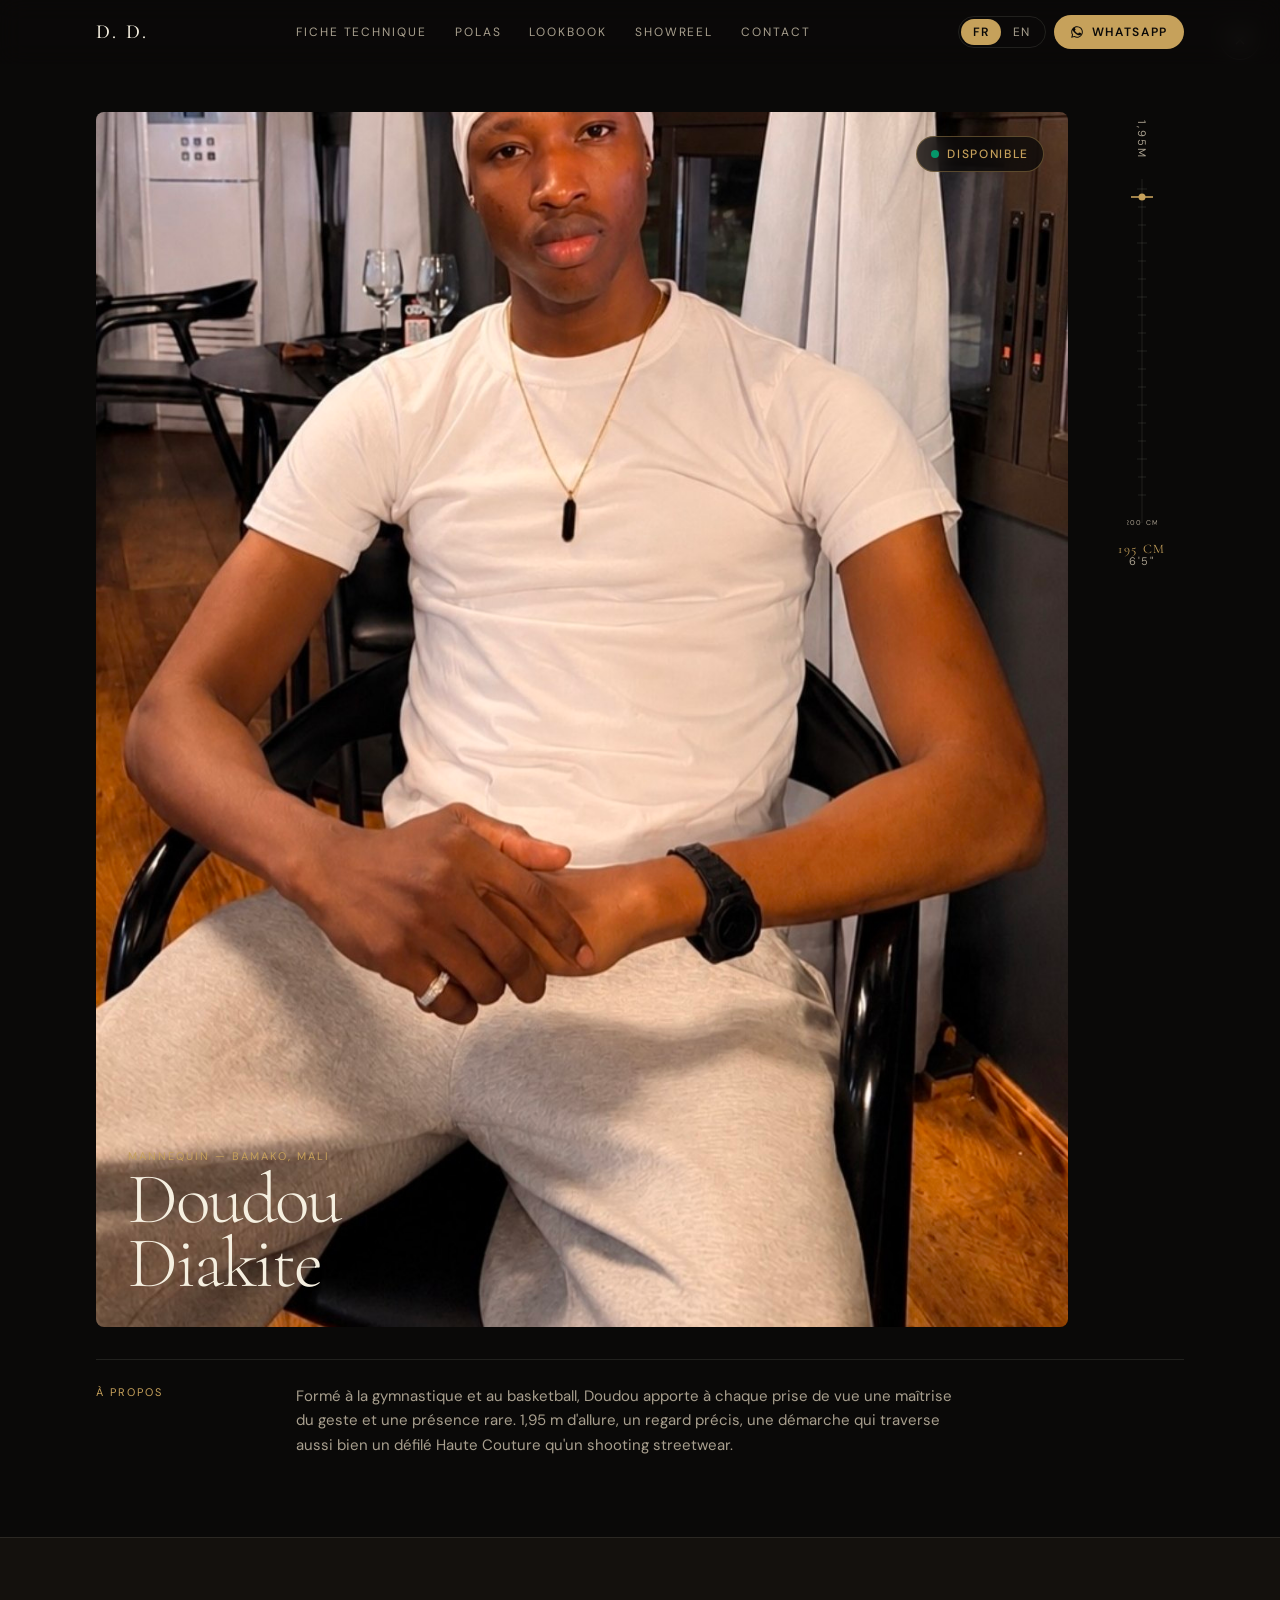
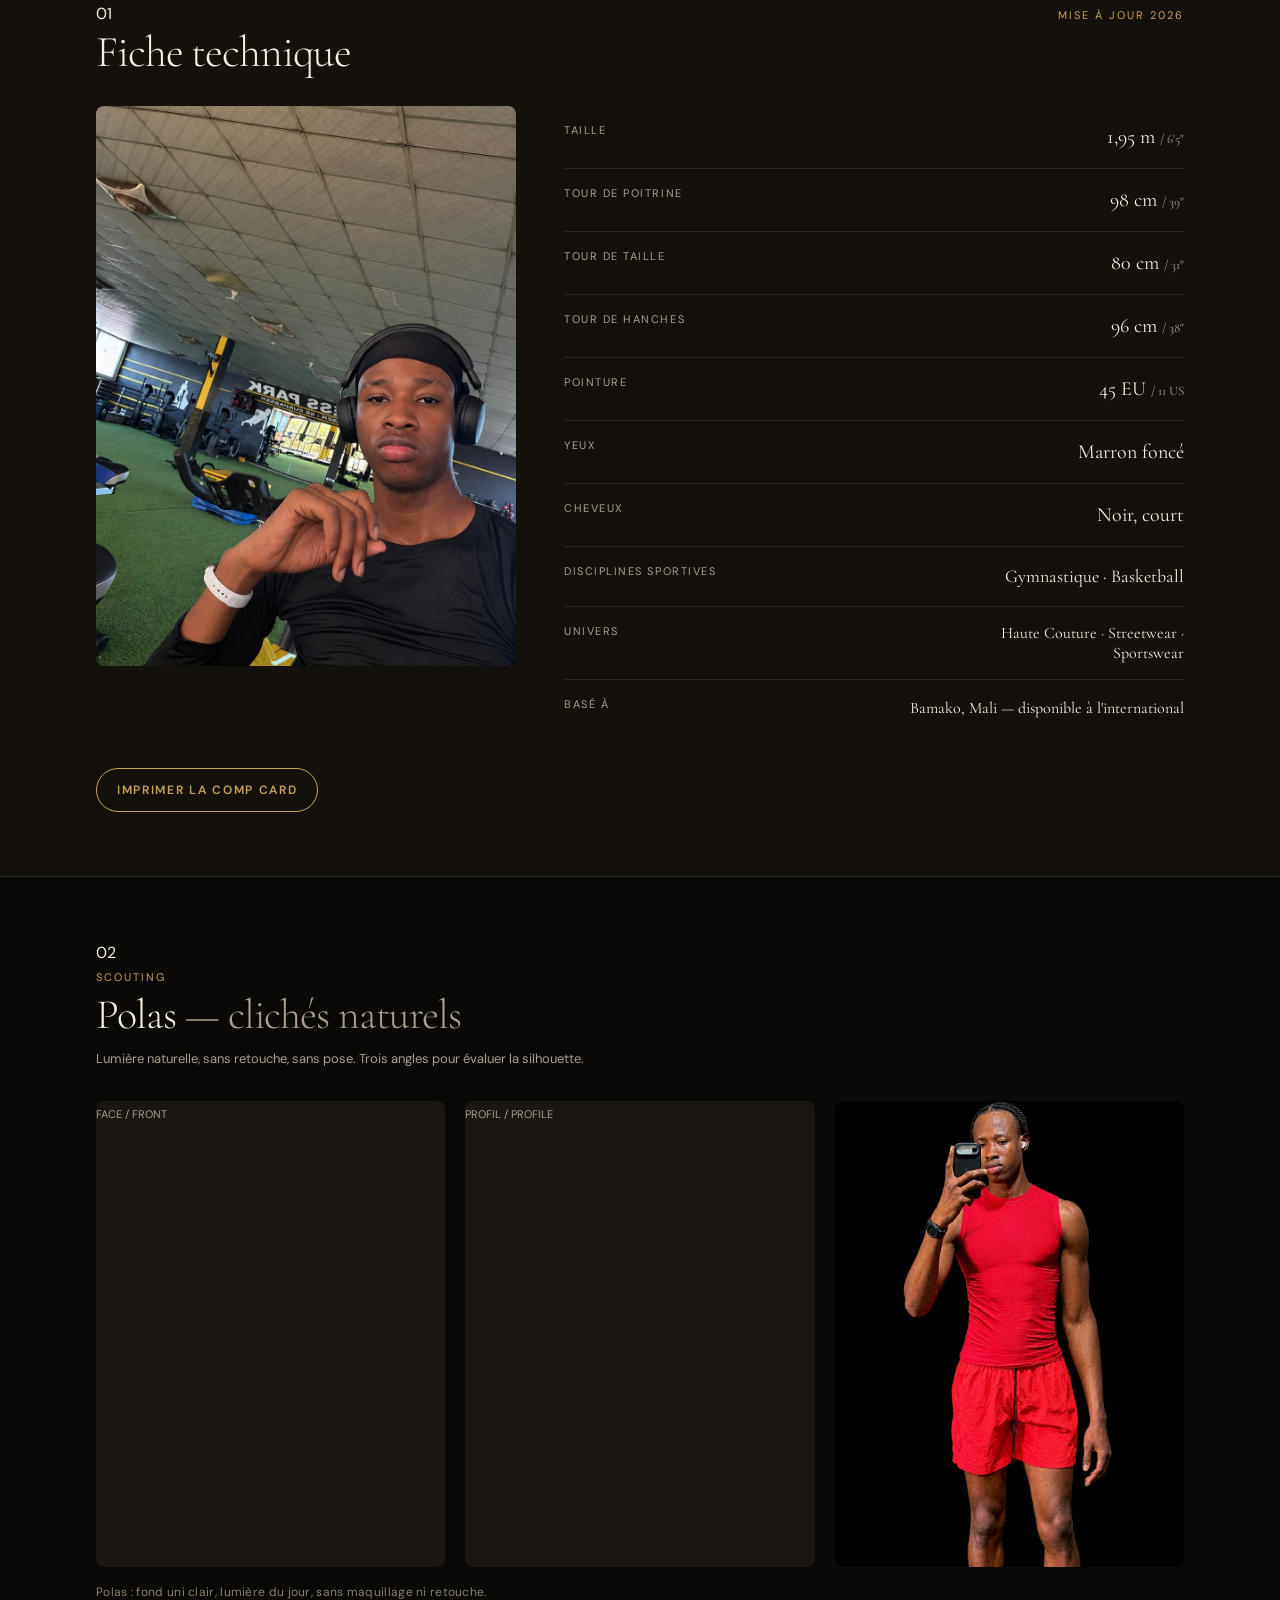
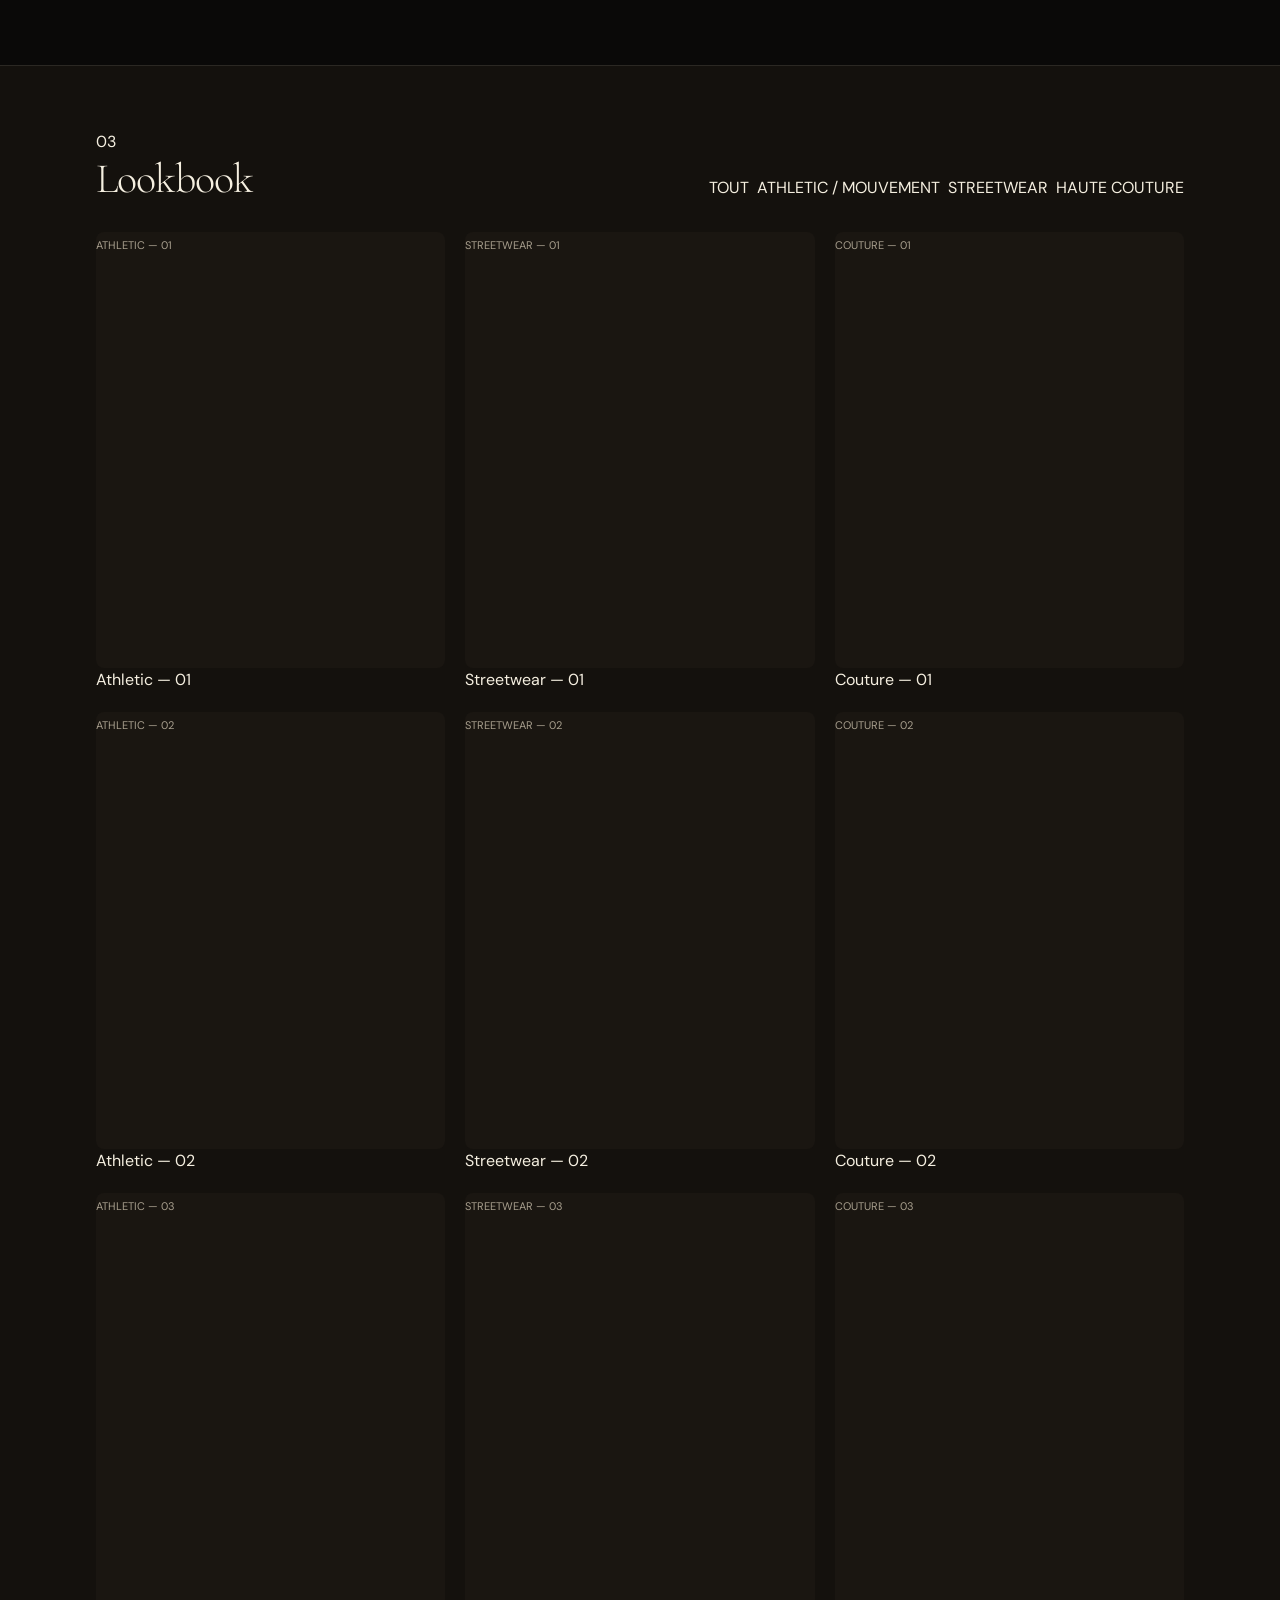
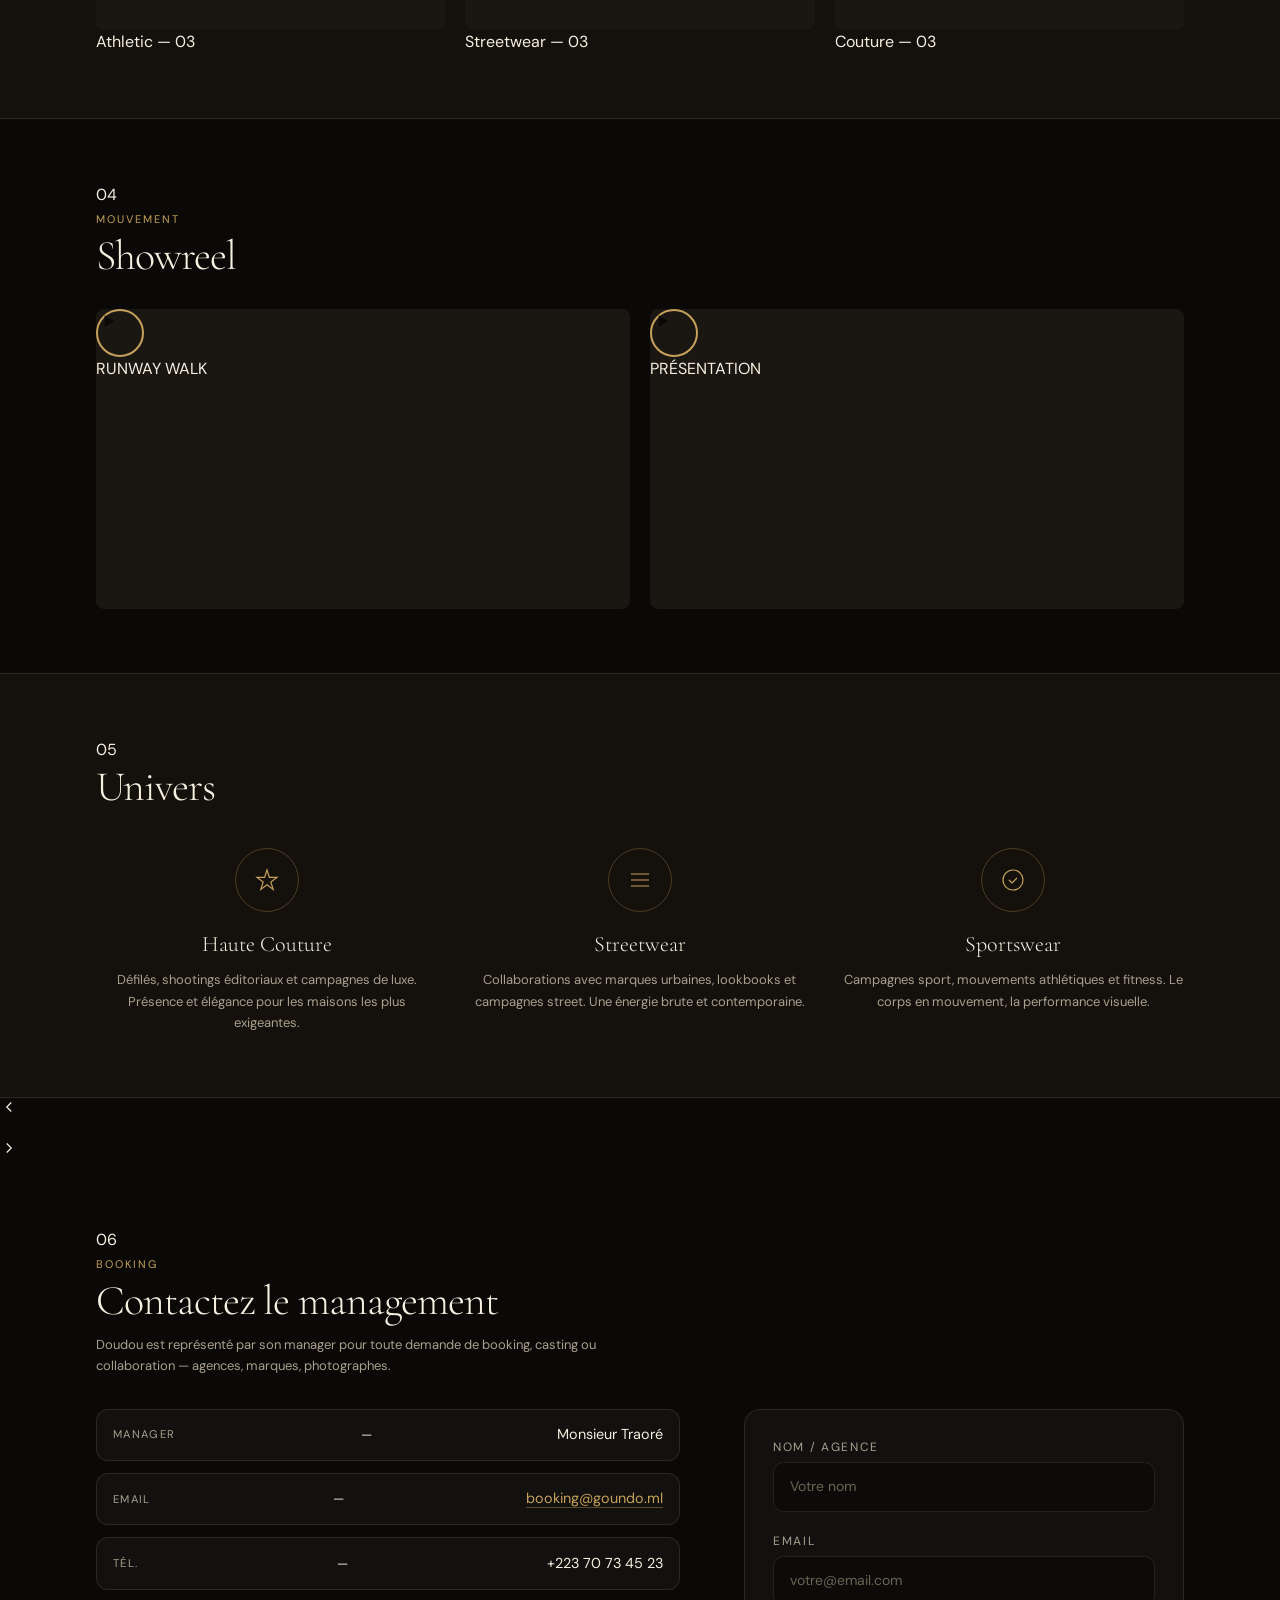
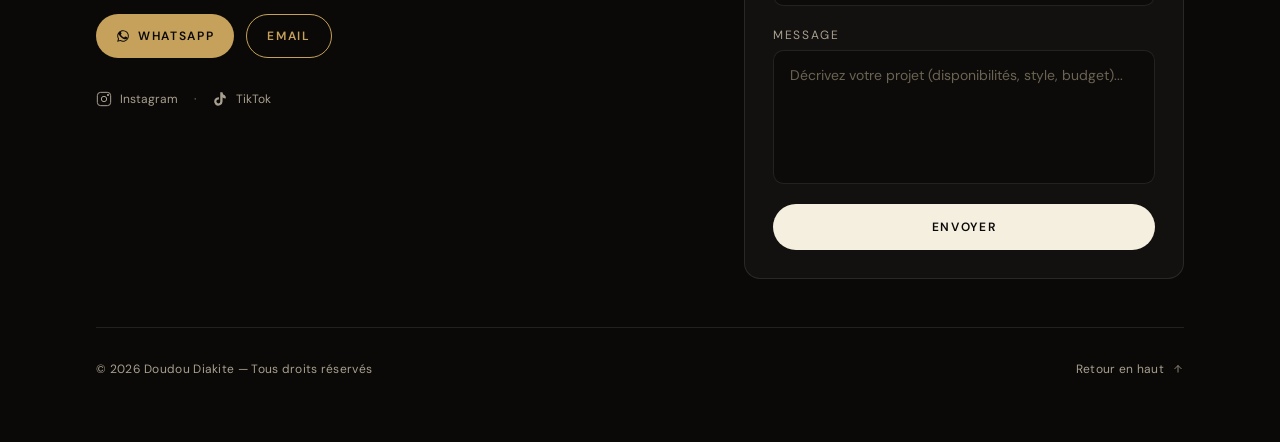
==== commit 1cdfe572: "qa: replace burger innerHTML with querySelector + setAttribute to fix HTML parser token '>' error, r" ====
--- a/index.html
+++ b/index.html
@@ -550,9 +550,8 @@
     burger.setAttribute('aria-expanded', isOpen);
     mm.hidden = !isOpen;
     mm.setAttribute('aria-hidden', String(!isOpen));
-    burgerIcon.innerHTML = isOpen
-      ? '<path d="M6 6l12 12M18 6L6 18"/>'
-      : '<path d="M4 7h16M4 12h16M4 17h16"/>';
+    const togglePath = burgerIcon.querySelector('path');
+    if (togglePath) togglePath.setAttribute('d', isOpen ? 'M6 6l12 12M18 6L6 18' : 'M4 7h16M4 12h16M4 17h16');
   });
   // Fermer le mobile menu avec Escape (accessibilité)
   document.addEventListener("keydown", e => {
@@ -561,7 +560,8 @@
       mm.hidden = true;
       mm.setAttribute("aria-hidden", "true");
       burger.setAttribute("aria-expanded", "false");
-      burgerIcon.innerHTML = "<path d=\"M4 7h16M4 12h16M4 17h16"/>";
+      const escPath = burgerIcon.querySelector('path');
+      if (escPath) escPath.setAttribute('d', 'M4 7h16M4 12h16M4 17h16');
     }
   });
 
@@ -570,7 +570,8 @@
     mm.hidden = true;
     mm.setAttribute('aria-hidden', 'true');
     burger.setAttribute('aria-expanded', 'false');
-    burgerIcon.innerHTML = '<path d="M4 7h16M4 12h16M4 17h16"/>';
+    const navPath = burgerIcon.querySelector('path');
+    if (navPath) navPath.setAttribute('d', 'M4 7h16M4 12h16M4 17h16');
   }));
 
   // ---- Scroll progress bar ----
--- a/assets/custom.css
+++ b/assets/custom.css
@@ -148,3 +148,84 @@
   backdrop-filter: blur(12px);
   border-bottom: 1px solid rgba(245,239,224,0.08);
 }
+
+
+/* ============ Contact : coordonnées et formulaire ============ */
+#contact .space-y-3 {
+  display: grid;
+  gap: 0.75rem;
+}
+
+#contact .space-y-3 > p {
+  display: flex;
+  align-items: center;
+  justify-content: space-between;
+  gap: 1rem;
+  margin: 0;
+  padding: 0.9rem 1rem;
+  background: rgba(245, 239, 224, 0.035);
+  border: 1px solid var(--hair);
+  border-radius: 0.75rem;
+}
+
+#contact .space-y-3 > p > span:first-child {
+  font-size: 0.7rem;
+  letter-spacing: 0.12em;
+  text-transform: uppercase;
+}
+
+#contact .space-y-3 > p > a,
+#contact .space-y-3 > p > span:last-child {
+  text-align: right;
+  font-size: 0.9rem;
+}
+
+#contactForm {
+  padding: clamp(1.25rem, 3vw, 1.75rem);
+  background: rgba(245, 239, 224, 0.035);
+  border: 1px solid var(--hair);
+  border-radius: 1rem;
+}
+
+#contactForm input,
+#contactForm textarea {
+  width: 100%;
+  display: block;
+  padding: 0.85rem 1rem;
+  color: var(--ink);
+  background: rgba(10, 9, 8, 0.7);
+  border: 1px solid var(--hair);
+  border-radius: 0.65rem;
+  outline: none;
+  transition: border-color 0.2s ease, box-shadow 0.2s ease, background-color 0.2s ease;
+}
+
+#contactForm input::placeholder,
+#contactForm textarea::placeholder {
+  color: var(--inkfaint);
+}
+
+#contactForm input:hover,
+#contactForm textarea:hover {
+  border-color: rgba(198, 161, 91, 0.45);
+}
+
+#contactForm input:focus,
+#contactForm textarea:focus {
+  background: var(--bg);
+  border-color: var(--gold);
+  box-shadow: 0 0 0 3px rgba(198, 161, 91, 0.16);
+}
+
+@media (max-width: 639px) {
+  #contact .space-y-3 > p {
+    align-items: flex-start;
+    flex-direction: column;
+    gap: 0.35rem;
+  }
+
+  #contact .space-y-3 > p > a,
+  #contact .space-y-3 > p > span:last-child {
+    text-align: left;
+  }
+}
